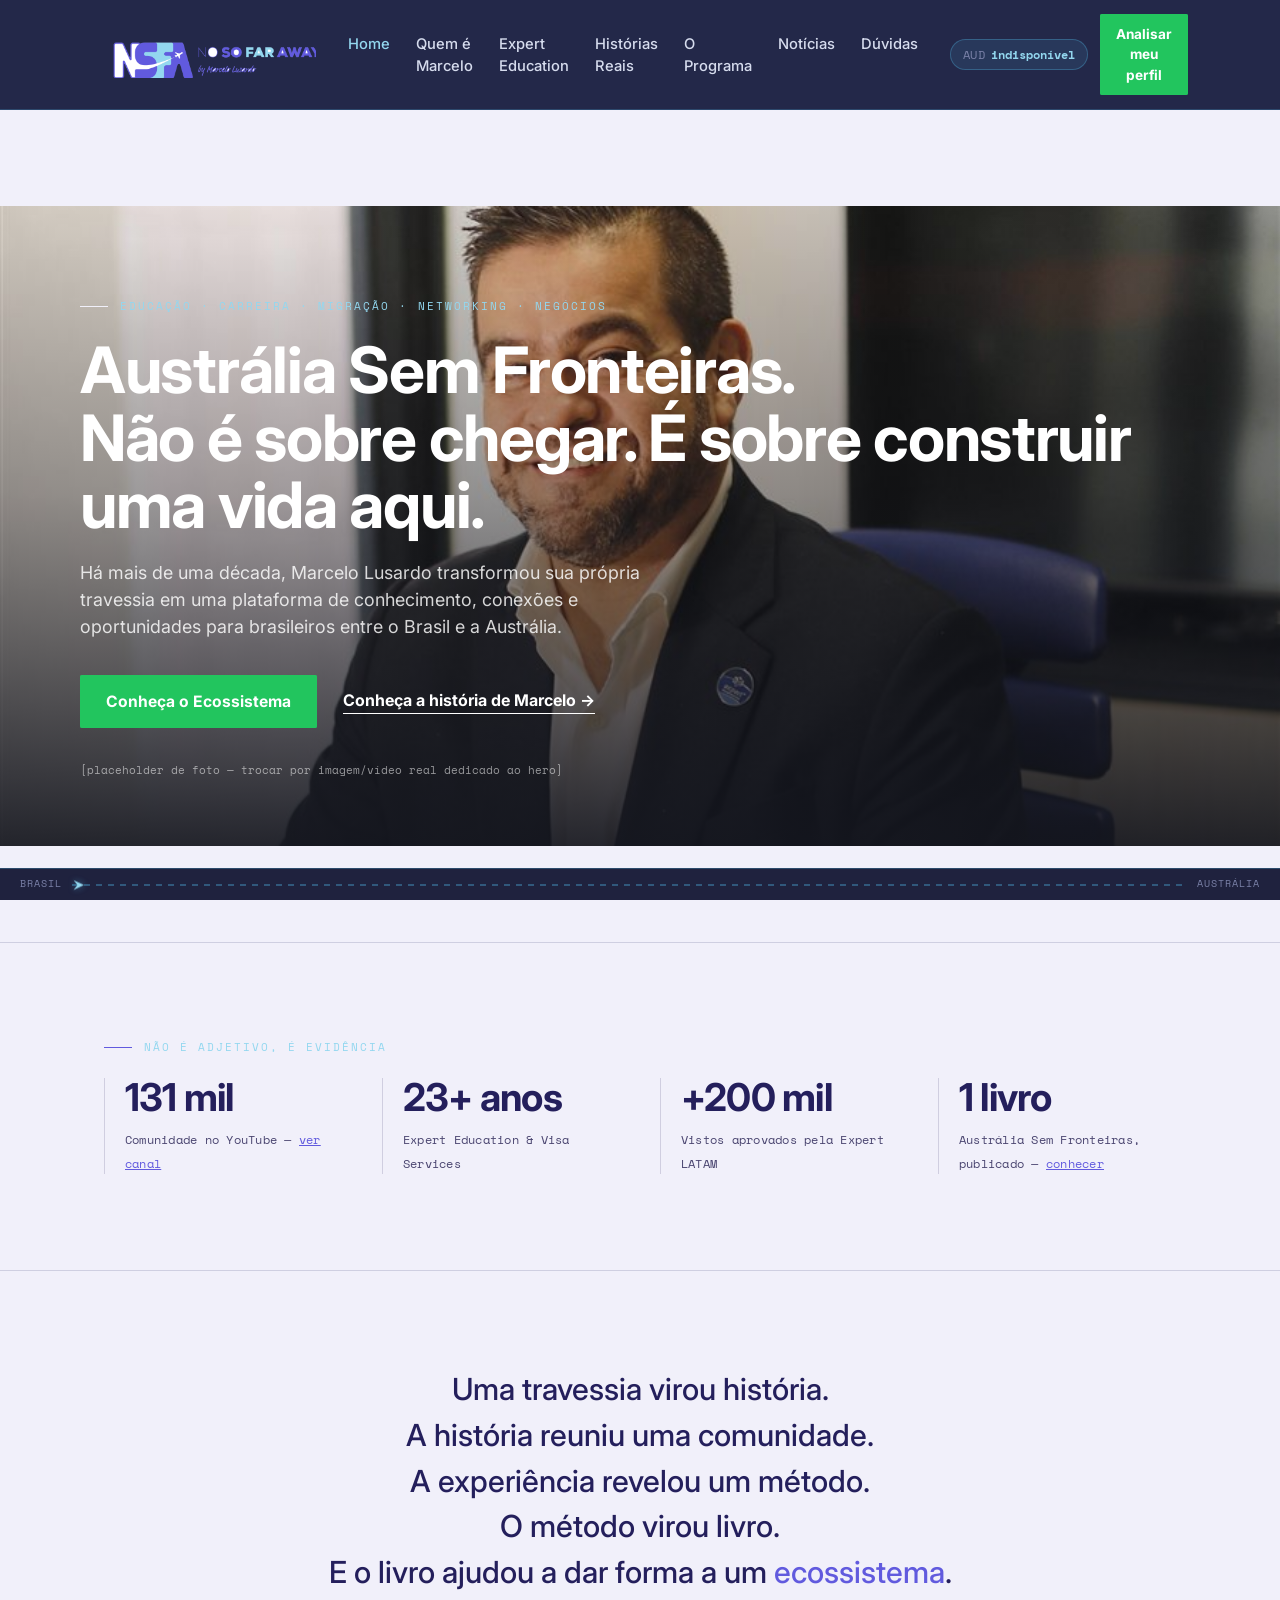
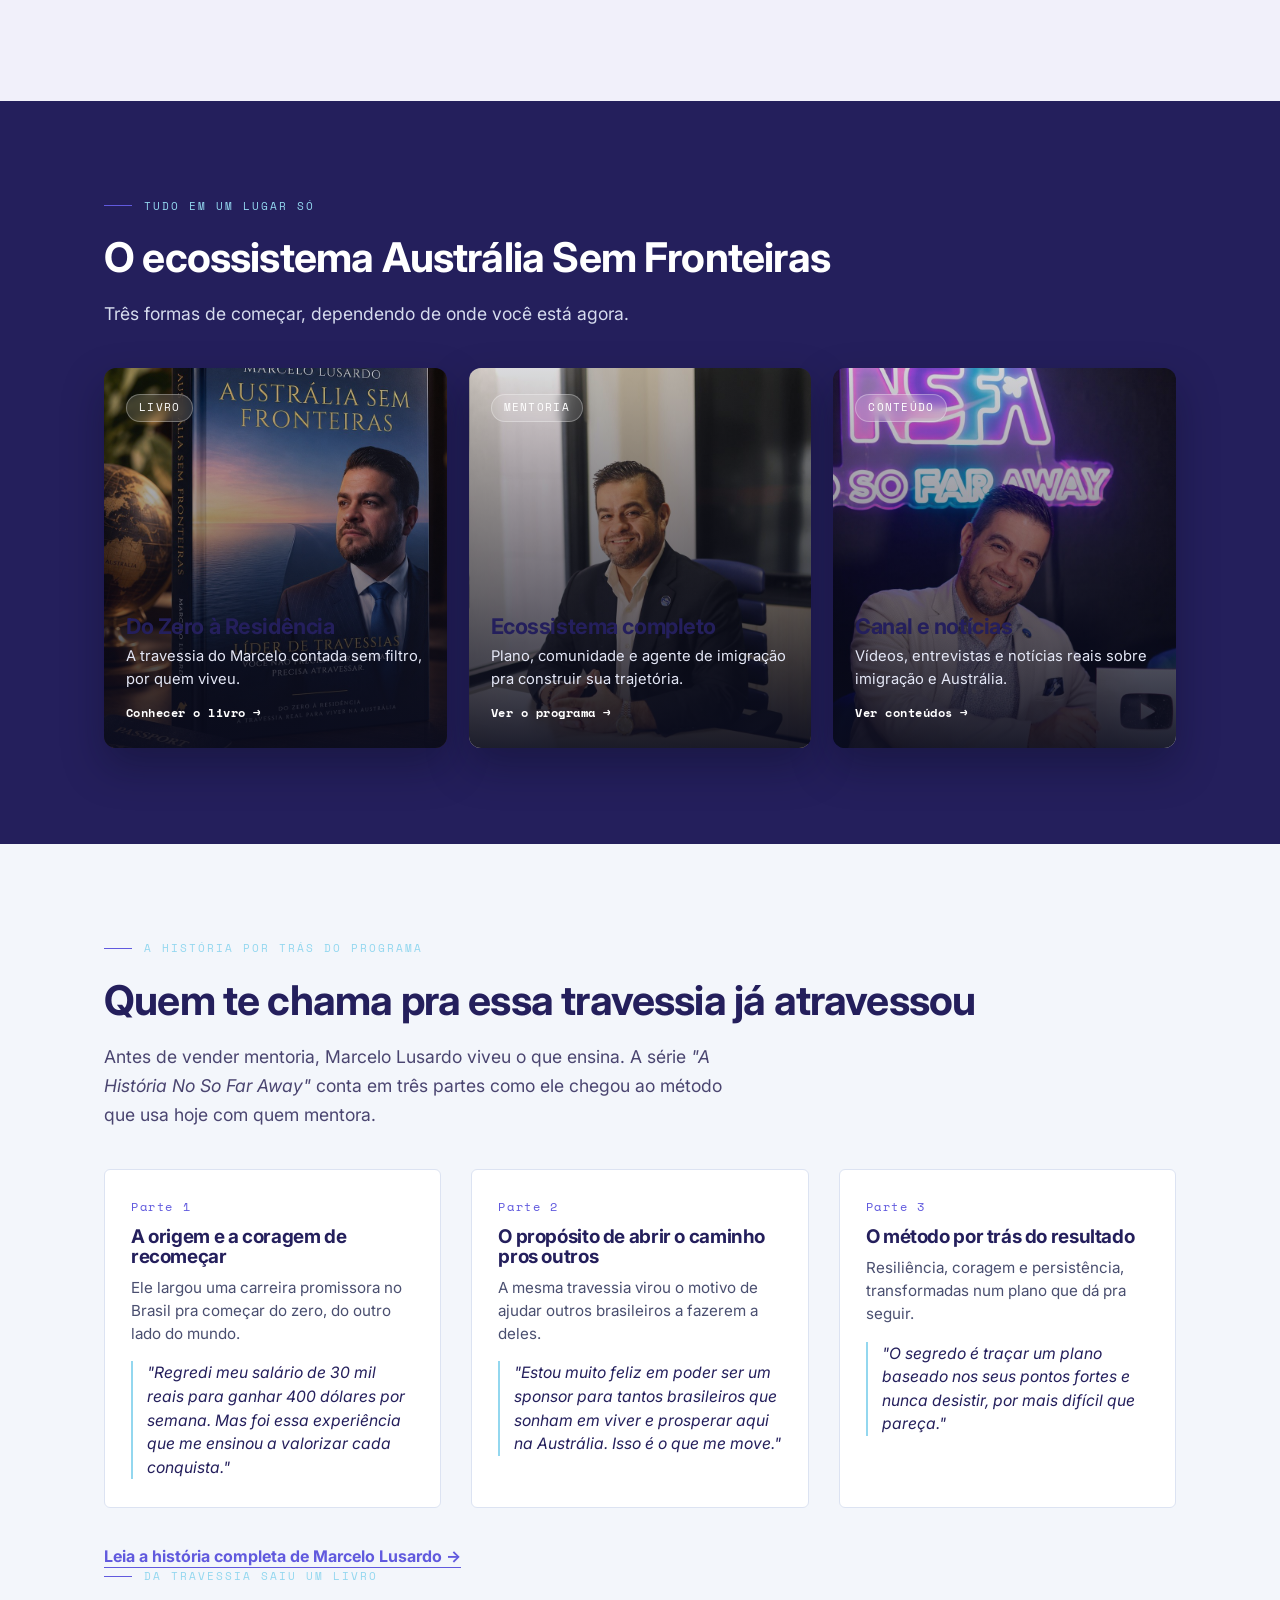
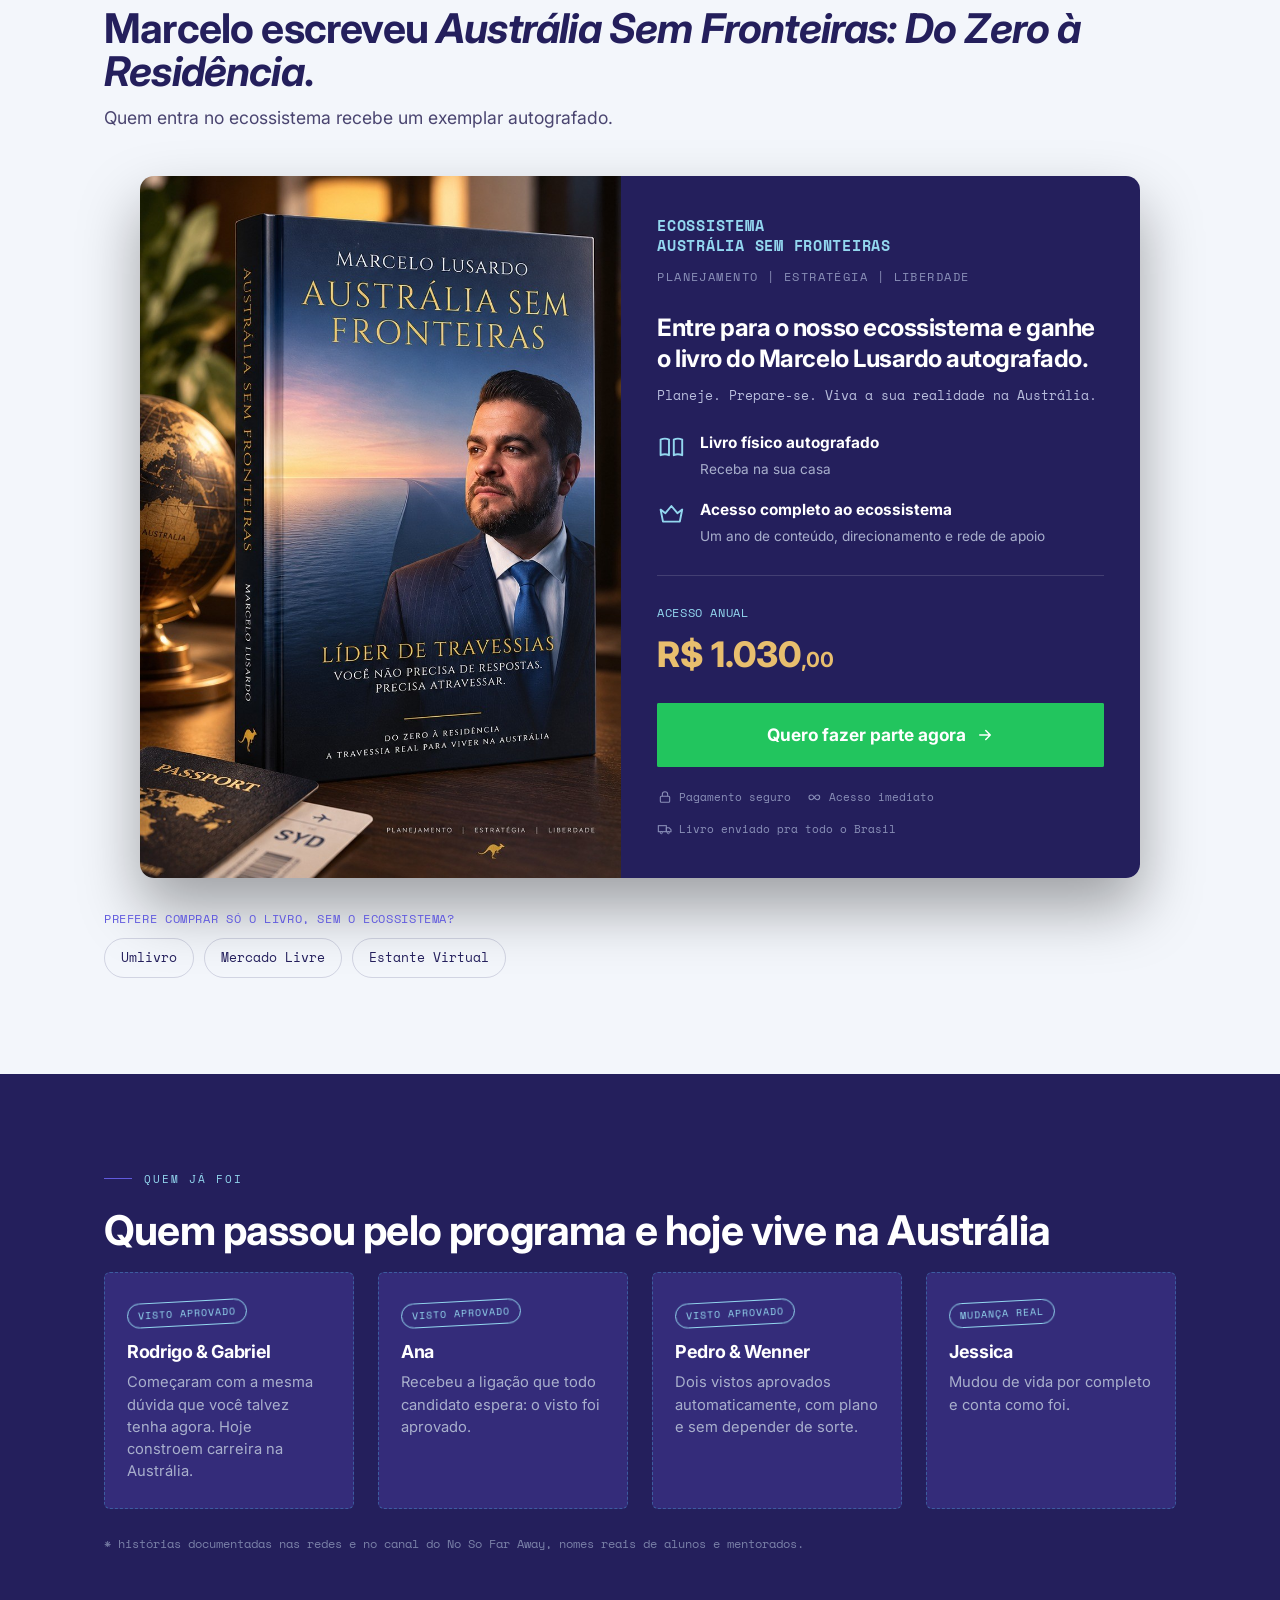
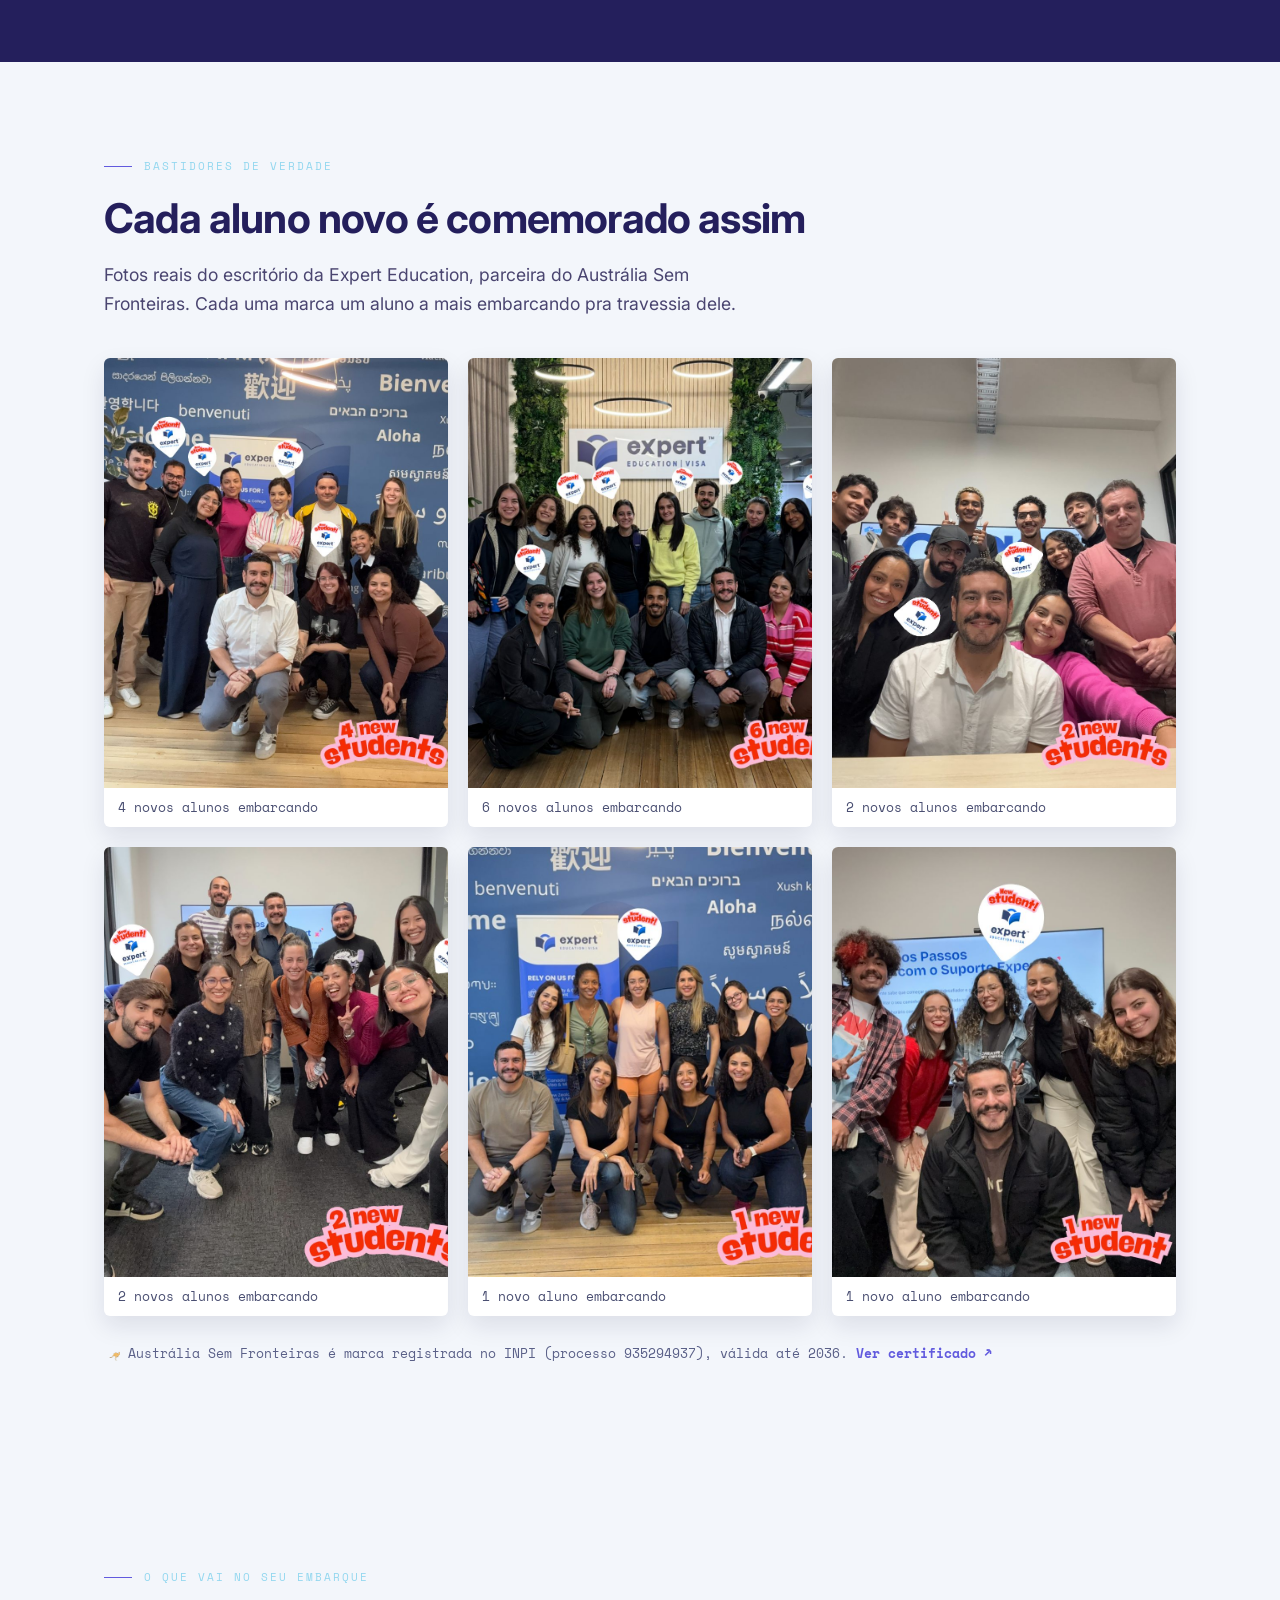
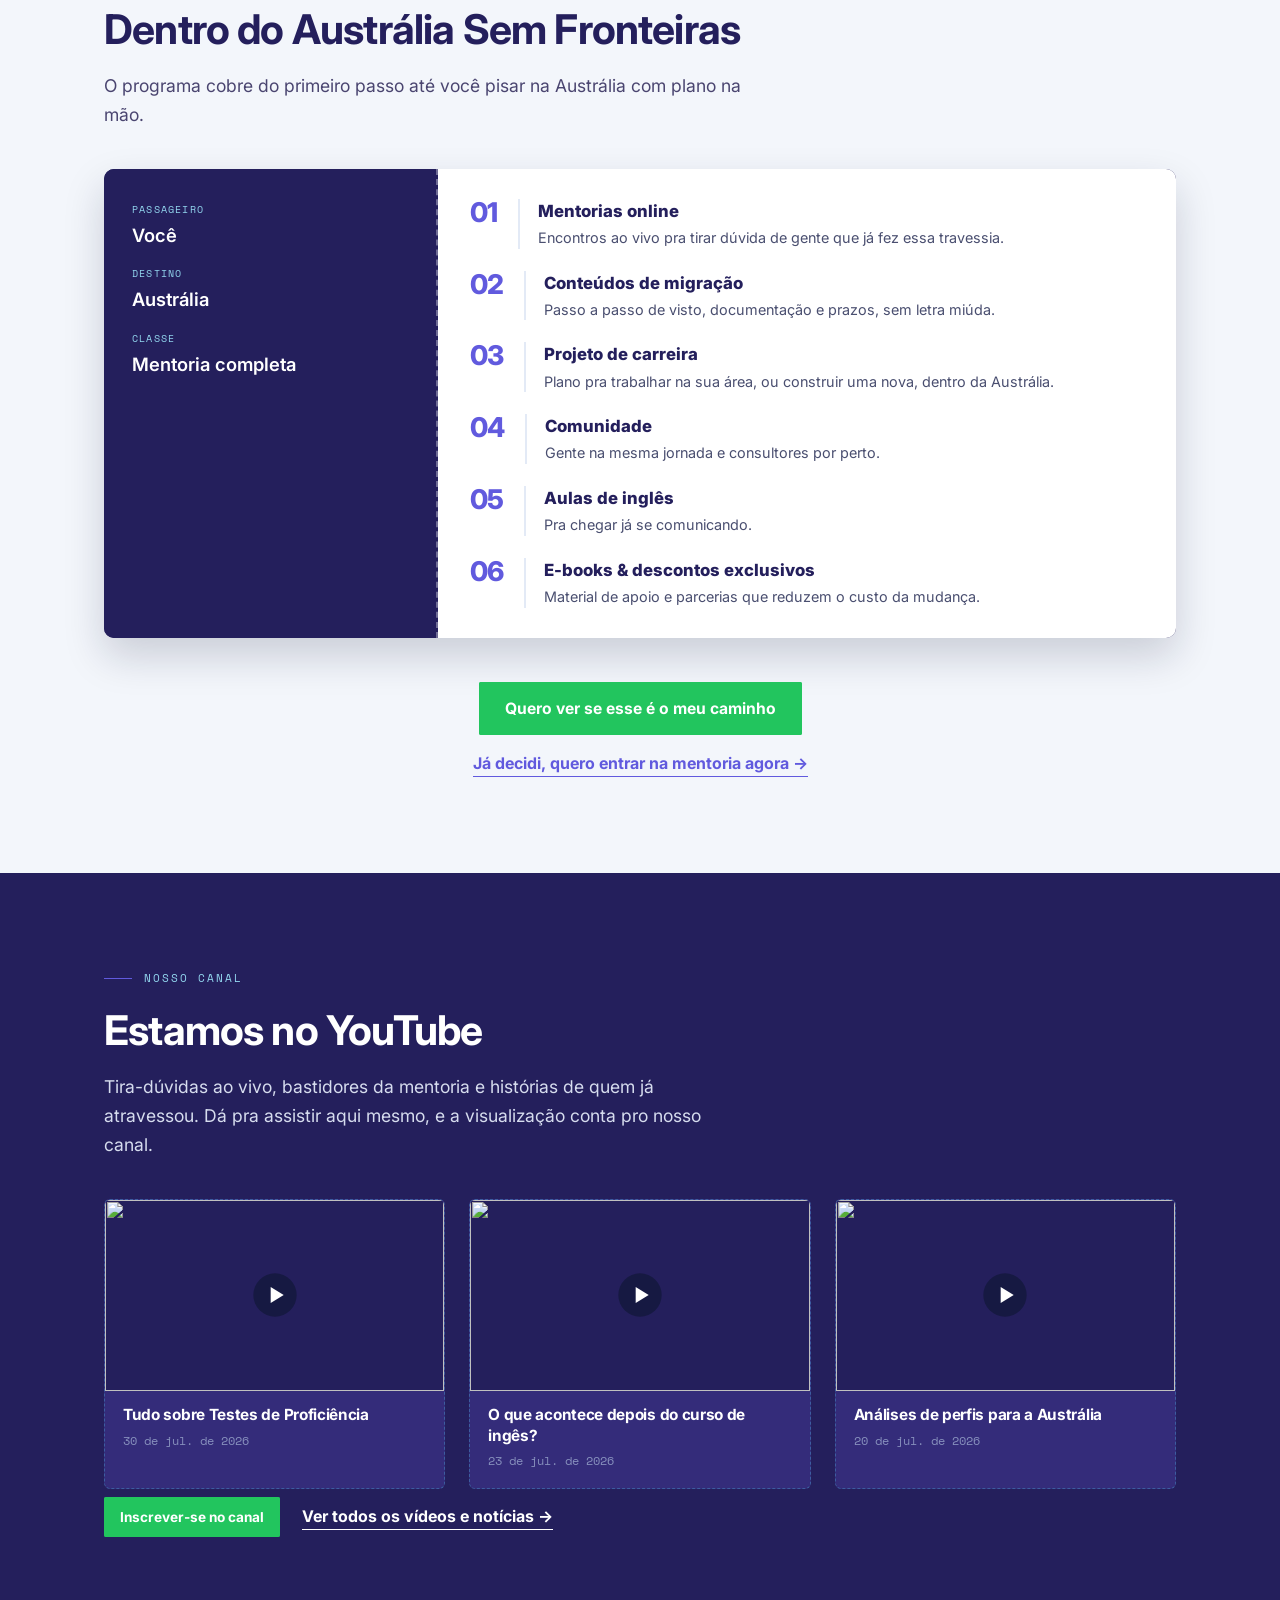
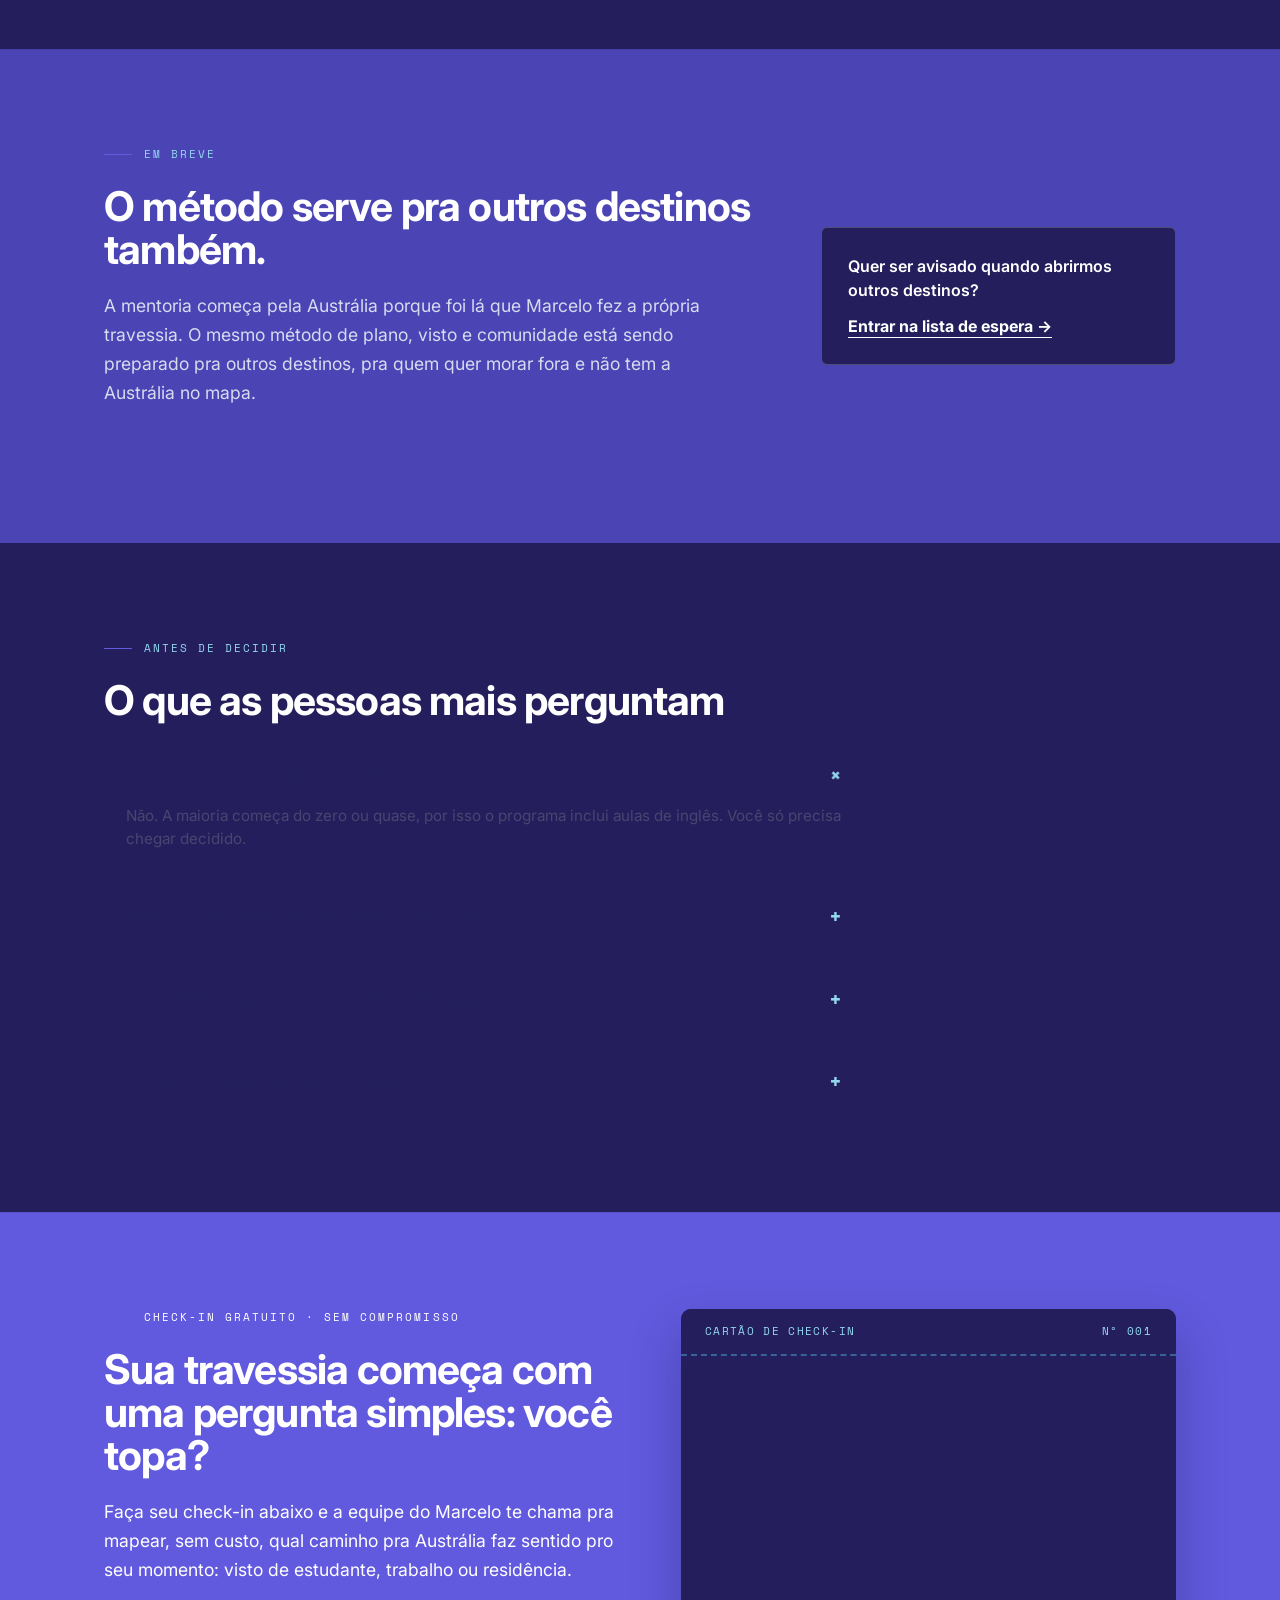
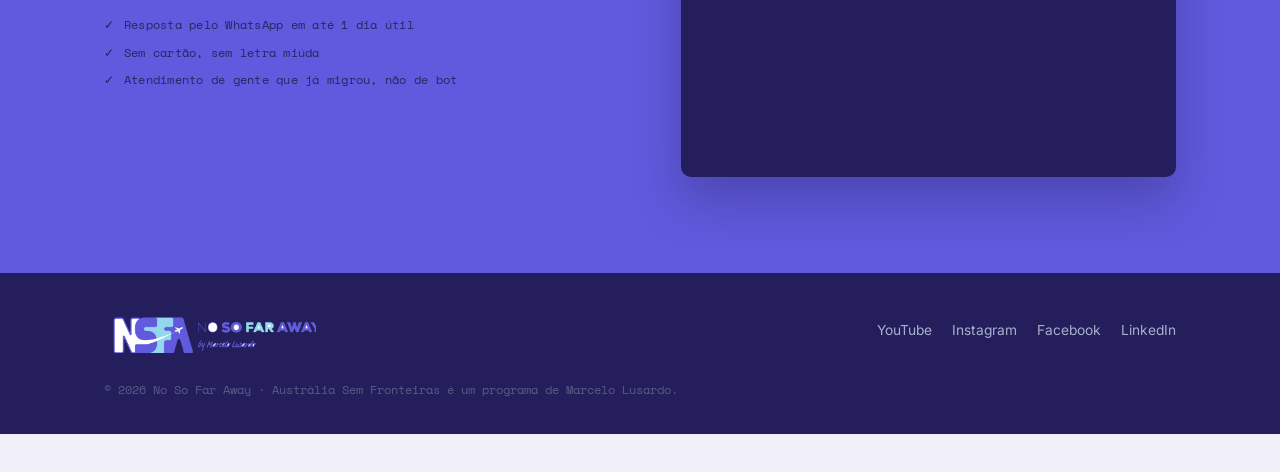
==== new/index.html @ a612fffe "fix: home com identidade roxa consistente e logo sem distorcer no header - style-v2.css forcava toda" ====
<!DOCTYPE html>
<html lang="pt-BR">
<head>
<meta charset="UTF-8">
<meta name="viewport" content="width=device-width, initial-scale=1.0">
<title>Austrália Sem Fronteiras: Mentoria de Intercâmbio e Migração | No So Far Away</title>
<meta name="description" content="Marcelo Lusardo te leva da dúvida ao visto aprovado: mentoria, comunidade e plano real pra estudar, trabalhar e viver na Austrália.">
<link rel="preconnect" href="https://fonts.googleapis.com">
<link rel="preconnect" href="https://fonts.gstatic.com" crossorigin>
<link href="https://fonts.googleapis.com/css2?family=Inter:ital,wght@0,400;0,500;0,600;0,700;0,800;1,400;1,500;1,600&family=Space+Mono:wght@400;700&display=swap" rel="stylesheet">
<link rel="stylesheet" href="../assets/css/style.css">
<link rel="stylesheet" href="../assets/css/style-v2.css">
<link rel="stylesheet" href="../assets/css/style-v2-brand.css">
</head>
<!-- v2 = direção editorial nova pedida pelo Marcelo em 2026-09-27 (doc
     "Documento para Website e LP"), rodando em paralelo ao site atual
     pra dar pra comparar sem perder o que já está no ar. Referências:
     Monocle + Harvard Business Review + National Geographic +
     MasterClass. Ver assets/css/style-v2.css pros tokens/princípios.

     style-v2-brand.css: sem ele, os componentes .v2 (hero, authority
     bar etc.) usam os tokens PRÓPRIOS de dentro de style-v2.css
     (--ink-v2, --accent terracota) em vez da paleta oficial que troquei
     em style.css (--ink/--rust/--gold) — página ficava com duas
     paletas diferentes ao mesmo tempo (achado pelo João, 2026-09-30). -->
<body class="v2 v2-brand v2-site">

<!-- Sprite de ícones (linha, desenhados em código) usados na dobra do
     livro — mesmos símbolos definidos na LP. -->
<svg style="display:none" aria-hidden="true">
  <defs>
    <symbol id="ic-book" viewBox="0 0 24 24">
      <path d="M3 5.5c2.2-1 5-1 7 0v13c-2-1-4.8-1-7 0z" fill="none" stroke="currentColor" stroke-width="1.6" stroke-linejoin="round"/>
      <path d="M21 5.5c-2.2-1-5-1-7 0v13c2-1 4.8-1 7 0z" fill="none" stroke="currentColor" stroke-width="1.6" stroke-linejoin="round"/>
    </symbol>
    <symbol id="ic-crown" viewBox="0 0 24 24">
      <path d="M3 8l4 3 5-6 5 6 4-3-2 10H5z" fill="none" stroke="currentColor" stroke-width="1.6" stroke-linejoin="round"/>
    </symbol>
    <symbol id="ic-lock" viewBox="0 0 24 24">
      <rect x="5" y="11" width="14" height="9" rx="1.5" fill="none" stroke="currentColor" stroke-width="1.6"/>
      <path d="M8 11V8a4 4 0 0 1 8 0v3" fill="none" stroke="currentColor" stroke-width="1.6"/>
    </symbol>
    <symbol id="ic-infinity" viewBox="0 0 24 24">
      <path d="M6.5 9a3.5 3.5 0 1 0 0 7c1.6 0 2.6-1 3.6-2.4l1.8-2.2c1-1.4 2-2.4 3.6-2.4a3.5 3.5 0 1 1 0 7c-1.6 0-2.6-1-3.6-2.4l-1.8-2.2C9.1 10 8.1 9 6.5 9z" fill="none" stroke="currentColor" stroke-width="1.6" stroke-linecap="round" stroke-linejoin="round"/>
    </symbol>
    <symbol id="ic-truck" viewBox="0 0 24 24">
      <rect x="2" y="7" width="12" height="9" fill="none" stroke="currentColor" stroke-width="1.6"/>
      <path d="M14 10h4l3 3v3h-7z" fill="none" stroke="currentColor" stroke-width="1.6" stroke-linejoin="round"/>
      <circle cx="6.5" cy="17.5" r="1.6" fill="none" stroke="currentColor" stroke-width="1.4"/>
      <circle cx="17" cy="17.5" r="1.6" fill="none" stroke="currentColor" stroke-width="1.4"/>
    </symbol>
  </defs>
</svg>

<!-- ======================= HEADER ======================= -->
<header class="site-header" id="site-header">
  <div class="wrap header-inner">
    <a href="#top" class="brand">
      <img src="../assets/img/logo-nsfa.png" alt="No So Far Away" class="brand-logo">
    </a>

    <nav class="main-nav" id="main-nav" aria-label="Navegação principal">
      <a href="index.html" aria-current="page">Home</a>
      <a href="marcelo-lusardo.html">Quem é Marcelo</a>
      <a href="expert-education.html">Expert Education</a>
      <a href="#provas">Histórias Reais</a>
      <a href="#programa">O Programa</a>
      <a href="noticias.html">Notícias</a>
      <a href="#duvidas">Dúvidas</a>
    </nav>

    <div class="header-actions">
      <span class="fx-badge">
        <span class="fx-badge__label">AUD</span>
        <strong data-fx-value>—</strong>
      </span>

      <a href="#analise" class="btn btn-ticket btn-small header-cta">
        <span>Analisar meu perfil</span>
      </a>
    </div>

    <button class="nav-toggle" id="nav-toggle" aria-expanded="false" aria-controls="main-nav" aria-label="Abrir menu">
      <span></span><span></span><span></span>
    </button>
  </div>
</header>

<main id="top">

<!-- ======================= HERO ======================= -->
<!-- Placeholder: marcelo-mentor.jpg é uma foto real (sem montagem, sem
     texto embutido), mas foi feita pra outro contexto (dobra da LP).
     Fica aqui só até o Marcelo mandar foto/vídeo dedicado pro hero
     (Melbourne ou Sydney, conforme ele pediu no documento) — trocar
     antes de considerar isso pronto. -->
<section class="v2-hero">
  <div class="v2-hero__media">
    <img src="../assets/img/marcelo-mentor.jpg" alt="Marcelo Lusardo em seu escritório">
    <div class="wrap v2-hero__content">
      <p class="eyebrow">Educação · Carreira · Migração · Networking · Negócios</p>
      <h1 class="hero-title">Austrália Sem Fronteiras.<br>Não é sobre chegar. É sobre construir uma vida aqui.</h1>
      <p class="hero-sub" style="max-width:560px;">Há mais de uma década, Marcelo Lusardo transformou sua própria travessia em uma plataforma de conhecimento, conexões e oportunidades para brasileiros entre o Brasil e a Austrália.</p>
      <div class="hero-actions">
        <a href="#ecossistema" class="btn btn-ticket">
          <span>Conheça o Ecossistema</span>
        </a>
        <a href="marcelo-lusardo.html" class="link-inline link-inline--light">Conheça a história de Marcelo →</a>
      </div>
      <p class="v2-hero__placeholder-note">[placeholder de foto — trocar por imagem/vídeo real dedicado ao hero]</p>
    </div>
  </div>
</section>

<!-- ======================= AUTHORITY BAR (números verificáveis) ======================= -->
<section id="numeros">
  <div class="wrap">
    <p class="eyebrow eyebrow--dark">Não é adjetivo, é evidência</p>
    <div class="v2-authority-bar">
      <div class="v2-authority-item">
        <strong>131 mil</strong>
        <span>Comunidade no YouTube — <a href="https://www.youtube.com/@nsfa_br" target="_blank" rel="noopener">ver canal</a></span>
      </div>
      <div class="v2-authority-item">
        <strong>23+ anos</strong>
        <span>Expert Education &amp; Visa Services</span>
      </div>
      <div class="v2-authority-item">
        <strong>+200 mil</strong>
        <span>Vistos aprovados pela Expert LATAM</span>
      </div>
      <div class="v2-authority-item">
        <strong>1 livro</strong>
        <span>Austrália Sem Fronteiras, publicado — <a href="#livro">conhecer</a></span>
      </div>
    </div>
  </div>
</section>

<!-- ======================= MANIFESTO ======================= -->
<section>
  <div class="wrap v2-manifesto">
    <p>Uma travessia virou história.<br>A história reuniu uma comunidade.<br>A experiência revelou um método.<br>O método virou livro.<br>E o livro ajudou a dar forma a um <span class="v2-manifesto__accent">ecossistema</span>.</p>
  </div>
</section>

<!-- ======================= ECOSSISTEMA (visão geral) ======================= -->
<section class="section section--ink" id="ecossistema">
  <div class="wrap">
    <p class="eyebrow">Tudo em um lugar só</p>
    <h2 class="section-title section-title--light">O ecossistema Austrália Sem Fronteiras</h2>
    <p class="section-lead section-lead--light">Três formas de começar, dependendo de onde você está agora.</p>

    <div class="ecosystem-grid">
      <a href="#livro" class="ecosystem-card ecosystem-card--livro">
        <span class="ecosystem-card__tag">Livro</span>
        <h3>Do Zero à Residência</h3>
        <p>A travessia do Marcelo contada sem filtro, por quem viveu.</p>
        <span class="ecosystem-card__cta">Conhecer o livro →</span>
      </a>
      <a href="ecossistema-australia.html" class="ecosystem-card ecosystem-card--mentoria">
        <span class="ecosystem-card__tag">Mentoria</span>
        <h3>Ecossistema completo</h3>
        <p>Plano, comunidade e agente de imigração pra construir sua trajetória.</p>
        <span class="ecosystem-card__cta">Ver o programa →</span>
      </a>
      <a href="noticias.html" class="ecosystem-card ecosystem-card--conteudo">
        <span class="ecosystem-card__tag">Conteúdo</span>
        <h3>Canal e notícias</h3>
        <p>Vídeos, entrevistas e notícias reais sobre imigração e Austrália.</p>
        <span class="ecosystem-card__cta">Ver conteúdos →</span>
      </a>
    </div>
  </div>
</section>

<!-- ticket divider -->
<div class="ticket-divider ticket-divider--paper" aria-hidden="true"><span></span><span></span><span></span><span></span><span></span><span></span><span></span><span></span><span></span><span></span><span></span><span></span><span></span><span></span><span></span><span></span><span></span><span></span></div>

<!-- ======================= ORIGEM / AUTORIDADE ======================= -->
<section class="section section--paper" id="origem">
  <div class="wrap">
    <p class="eyebrow eyebrow--dark">A história por trás do programa</p>
    <h2 class="section-title">Quem te chama pra essa travessia já atravessou</h2>
    <p class="section-lead">Antes de vender mentoria, Marcelo Lusardo viveu o que ensina. A série <cite>"A História No So Far Away"</cite> conta em três partes como ele chegou ao método que usa hoje com quem mentora.</p>

    <div class="origin-grid">
      <article class="origin-card">
        <span class="origin-num">Parte 1</span>
        <h3>A origem e a coragem de recomeçar</h3>
        <p>Ele largou uma carreira promissora no Brasil pra começar do zero, do outro lado do mundo.</p>
        <blockquote>"Regredi meu salário de 30 mil reais para ganhar 400 dólares por semana. Mas foi essa experiência que me ensinou a valorizar cada conquista."</blockquote>
      </article>
      <article class="origin-card">
        <span class="origin-num">Parte 2</span>
        <h3>O propósito de abrir o caminho pros outros</h3>
        <p>A mesma travessia virou o motivo de ajudar outros brasileiros a fazerem a deles.</p>
        <blockquote>"Estou muito feliz em poder ser um sponsor para tantos brasileiros que sonham em viver e prosperar aqui na Austrália. Isso é o que me move."</blockquote>
      </article>
      <article class="origin-card">
        <span class="origin-num">Parte 3</span>
        <h3>O método por trás do resultado</h3>
        <p>Resiliência, coragem e persistência, transformadas num plano que dá pra seguir.</p>
        <blockquote>"O segredo é traçar um plano baseado nos seus pontos fortes e nunca desistir, por mais difícil que pareça."</blockquote>
      </article>
    </div>

    <p class="origin-more"><a href="marcelo-lusardo.html" class="link-inline">Leia a história completa de Marcelo Lusardo →</a></p>

    <!-- NOTA: recriado em HTML/CSS real (era um banner-imagem inteiro
         antes) — texto estático em imagem não é lido/indexado pelo
         Google, e a imagem também não era de fato responsive. Mesmo
         card de oferta usado na LP (dizeres, preço e botões idênticos
         à arte de referência), reaproveitando os componentes .lp-book-*
         compartilhados em style.css. -->
    <p class="eyebrow eyebrow--dark origin-book-eyebrow" id="livro">Da travessia saiu um livro</p>
    <h3 class="section-title origin-book-title">Marcelo escreveu <em>Austrália Sem Fronteiras: Do Zero à Residência</em>.</h3>
    <p class="section-lead origin-book-lead">Quem entra no ecossistema recebe um exemplar autografado.</p>

    <div class="lp-book-offer">
      <figure class="lp-book-offer__photo">
        <img src="../assets/img/livro-foto.jpg" alt="Livro Austrália Sem Fronteiras: Do Zero à Residência, de Marcelo Lusardo, ao lado de globo e passaporte">
      </figure>
      <div class="lp-book-offer__panel">
        <div class="lp-book-offer__brand">
          <img src="../assets/img/kangaroo-icon.png" alt="" class="lp-book-offer__brand-icon">
          <span>Ecossistema<br>Austrália Sem Fronteiras</span>
        </div>
        <p class="lp-book-offer__tagline">Planejamento | Estratégia | Liberdade</p>
        <h3 class="lp-book-offer__title">Entre para o nosso ecossistema e ganhe o livro do Marcelo Lusardo autografado.</h3>
        <p class="lp-book-offer__sub">Planeje. Prepare-se. Viva a sua realidade na Austrália.</p>

        <div class="lp-book-offer__features">
          <div>
            <svg class="lp-icon" aria-hidden="true"><use href="#ic-book"/></svg>
            <div><strong>Livro físico autografado</strong><span>Receba na sua casa</span></div>
          </div>
          <div>
            <svg class="lp-icon" aria-hidden="true"><use href="#ic-crown"/></svg>
            <div><strong>Acesso completo ao ecossistema</strong><span>Um ano de conteúdo, direcionamento e rede de apoio</span></div>
          </div>
        </div>

        <p class="lp-book-offer__price-label">Acesso anual</p>
        <p class="lp-book-offer__price">R$ 1.030<span>,00</span></p>

        <a href="https://pay.hotmart.com/Y94773826I?checkoutMode=10&amp;bid=1777007463025" class="btn btn-ticket btn-large" target="_blank" rel="noopener">
          <span>Quero fazer parte agora</span>
          <svg viewBox="0 0 24 24" width="18" height="18" aria-hidden="true"><path d="M5 12h14M13 6l6 6-6 6" fill="none" stroke="currentColor" stroke-width="2" stroke-linecap="round" stroke-linejoin="round"/></svg>
        </a>

        <div class="lp-book-offer__trust">
          <span><svg class="lp-icon" aria-hidden="true"><use href="#ic-lock"/></svg>Pagamento seguro</span>
          <span><svg class="lp-icon" aria-hidden="true"><use href="#ic-infinity"/></svg>Acesso imediato</span>
          <span><svg class="lp-icon" aria-hidden="true"><use href="#ic-truck"/></svg>Livro enviado pra todo o Brasil</span>
        </div>
      </div>
    </div>

    <p class="lp-book-cta-label origin-book-cta-label">Prefere comprar só o livro, sem o ecossistema?</p>
    <div class="lp-book-links origin-book-links">
      <a href="https://loja.umlivro.com.br/australia-sem-fronteiras--do-zero-a-residencia---a-travessia-real-para-viver-na-australia-8503483/p" class="lp-book-link" target="_blank" rel="noopener">Umlivro</a>
      <a href="https://www.mercadolivre.com.br/australia-sem-fronteiras-do-zero-a-residencia--a-travessia-real-para-viver-na-australia/up/MLBU4930825072" class="lp-book-link" target="_blank" rel="noopener">Mercado Livre</a>
      <a href="https://www.estantevirtual.com.br/livro/australia-sem-fronteiras-do-zero-a-residencia-a-travessia-real-para-viver-na-australia-S7U-2175-000" class="lp-book-link" target="_blank" rel="noopener">Estante Virtual</a>
    </div>
  </div>
</section>

<!-- ======================= PROVAS / HISTÓRIAS REAIS ======================= -->
<section class="section section--ink" id="provas">
  <div class="wrap">
    <p class="eyebrow">Quem já foi</p>
    <h2 class="section-title section-title--light">Quem passou pelo programa e hoje vive na Austrália</h2>

    <div class="stamp-grid">
      <article class="stamp-card">
        <span class="stamp-tag">VISTO APROVADO</span>
        <h3>Rodrigo &amp; Gabriel</h3>
        <p>Começaram com a mesma dúvida que você talvez tenha agora. Hoje constroem carreira na Austrália.</p>
      </article>
      <article class="stamp-card">
        <span class="stamp-tag">VISTO APROVADO</span>
        <h3>Ana</h3>
        <p>Recebeu a ligação que todo candidato espera: o visto foi aprovado.</p>
      </article>
      <article class="stamp-card">
        <span class="stamp-tag">VISTO APROVADO</span>
        <h3>Pedro &amp; Wenner</h3>
        <p>Dois vistos aprovados automaticamente, com plano e sem depender de sorte.</p>
      </article>
      <article class="stamp-card">
        <span class="stamp-tag">MUDANÇA REAL</span>
        <h3>Jessica</h3>
        <p>Mudou de vida por completo e conta como foi.</p>
      </article>
    </div>
    <p class="stamp-note">* histórias documentadas nas redes e no canal do No So Far Away, nomes reais de alunos e mentorados.</p>
  </div>
</section>

<!-- ticket divider -->
<div class="ticket-divider ticket-divider--paper" aria-hidden="true"><span></span><span></span><span></span><span></span><span></span><span></span><span></span><span></span><span></span><span></span><span></span><span></span><span></span><span></span><span></span><span></span><span></span><span></span></div>

<!-- ======================= COMUNIDADE / EVENTOS ======================= -->
<section class="section section--paper" id="comunidade">
  <div class="wrap">
    <p class="eyebrow eyebrow--dark">Bastidores de verdade</p>
    <h2 class="section-title">Cada aluno novo é comemorado assim</h2>
    <p class="section-lead">Fotos reais do escritório da Expert Education, parceira do Austrália Sem Fronteiras. Cada uma marca um aluno a mais embarcando pra travessia dele.</p>

    <div class="community-grid">
      <figure class="community-card">
        <img src="../assets/img/comunidade/comunidade-03.jpg" alt="Equipe da Expert Education comemorando com o mural de boas-vindas em várias línguas ao fundo, celebrando 4 novos alunos" loading="lazy">
        <figcaption>4 novos alunos embarcando</figcaption>
      </figure>
      <figure class="community-card">
        <img src="../assets/img/comunidade/comunidade-04.jpg" alt="Equipe da Expert Education em frente ao letreiro da empresa, celebrando 6 novos alunos" loading="lazy">
        <figcaption>6 novos alunos embarcando</figcaption>
      </figure>
      <figure class="community-card">
        <img src="../assets/img/comunidade/comunidade-02.jpg" alt="Equipe da Expert Education reunida na sala de reuniões, celebrando 2 novos alunos" loading="lazy">
        <figcaption>2 novos alunos embarcando</figcaption>
      </figure>
      <figure class="community-card">
        <img src="../assets/img/comunidade/comunidade-06.jpg" alt="Equipe da Expert Education reunida no escritório, celebrando 2 novos alunos" loading="lazy">
        <figcaption>2 novos alunos embarcando</figcaption>
      </figure>
      <figure class="community-card">
        <img src="../assets/img/comunidade/comunidade-05.jpg" alt="Equipe da Expert Education em frente ao mural de boas-vindas, celebrando 1 novo aluno" loading="lazy">
        <figcaption>1 novo aluno embarcando</figcaption>
      </figure>
      <figure class="community-card">
        <img src="../assets/img/comunidade/comunidade-01.jpg" alt="Equipe da Expert Education reunida na sala de reuniões, celebrando 1 novo aluno" loading="lazy">
        <figcaption>1 novo aluno embarcando</figcaption>
      </figure>
    </div>

    <p class="stamp-note stamp-note--badge">
      <img src="../assets/img/kangaroo-icon.png" alt="" class="stamp-note__icon">
      Austrália Sem Fronteiras é marca registrada no INPI (processo 935294937), válida até 2036.
      <a href="../assets/docs/certificado-inpi-australia-sem-fronteiras.pdf" target="_blank" rel="noopener">Ver certificado ↗</a>
    </p>
  </div>
</section>

<!-- ticket divider -->
<div class="ticket-divider ticket-divider--paper" aria-hidden="true"><span></span><span></span><span></span><span></span><span></span><span></span><span></span><span></span><span></span><span></span><span></span><span></span><span></span><span></span><span></span><span></span><span></span><span></span></div>

<!-- ======================= PROGRAMA (itinerário) ======================= -->
<section class="section section--paper" id="programa">
  <div class="wrap">
    <p class="eyebrow eyebrow--dark">O que vai no seu embarque</p>
    <h2 class="section-title">Dentro do Austrália Sem Fronteiras</h2>
    <p class="section-lead">O programa cobre do primeiro passo até você pisar na Austrália com plano na mão.</p>

    <div class="boarding-pass">
      <div class="boarding-pass__stub">
        <span class="bp-label">PASSAGEIRO</span>
        <strong class="bp-value">Você</strong>
        <span class="bp-label">DESTINO</span>
        <strong class="bp-value">Austrália</strong>
        <span class="bp-label">CLASSE</span>
        <strong class="bp-value">Mentoria completa</strong>
      </div>
      <div class="boarding-pass__perf" aria-hidden="true"></div>
      <ul class="boarding-pass__items">
        <li><span class="bp-code">01</span><div><strong>Mentorias online</strong><p>Encontros ao vivo pra tirar dúvida de gente que já fez essa travessia.</p></div></li>
        <li><span class="bp-code">02</span><div><strong>Conteúdos de migração</strong><p>Passo a passo de visto, documentação e prazos, sem letra miúda.</p></div></li>
        <li><span class="bp-code">03</span><div><strong>Projeto de carreira</strong><p>Plano pra trabalhar na sua área, ou construir uma nova, dentro da Austrália.</p></div></li>
        <li><span class="bp-code">04</span><div><strong>Comunidade</strong><p>Gente na mesma jornada e consultores por perto.</p></div></li>
        <li><span class="bp-code">05</span><div><strong>Aulas de inglês</strong><p>Pra chegar já se comunicando.</p></div></li>
        <li><span class="bp-code">06</span><div><strong>E-books &amp; descontos exclusivos</strong><p>Material de apoio e parcerias que reduzem o custo da mudança.</p></div></li>
      </ul>
    </div>

    <div class="programa-cta">
      <a href="#analise" class="btn btn-ticket">
        <span>Quero ver se esse é o meu caminho</span>
      </a>
      <a href="https://pay.hotmart.com/Y94773826I?checkoutMode=10&amp;bid=1777007463025" class="link-inline" target="_blank" rel="noopener">Já decidi, quero entrar na mentoria agora →</a>
    </div>
  </div>
</section>

<!-- ======================= ESTAMOS NO YOUTUBE ======================= -->
<section class="section section--ink" id="youtube">
  <div class="wrap">
    <p class="eyebrow">Nosso canal</p>
    <h2 class="section-title section-title--light">Estamos no YouTube</h2>
    <p class="section-lead section-lead--light">Tira-dúvidas ao vivo, bastidores da mentoria e histórias de quem já atravessou. Dá pra assistir aqui mesmo, e a visualização conta pro nosso canal.</p>

    <div class="videos-grid" data-videos-grid data-limit="3">
      <p class="noticias-empty noticias-empty--light">Carregando vídeos…</p>
    </div>

    <p class="videos-cta">
      <a href="https://www.youtube.com/@nsfa_br" target="_blank" rel="noopener" class="btn btn-ticket btn-small">
        <span>Inscrever-se no canal</span>
      </a>
      <a href="noticias.html" class="link-inline link-inline--light">Ver todos os vídeos e notícias →</a>
    </p>
  </div>
</section>

<!-- ======================= ALÉM DA AUSTRÁLIA ======================= -->
<section class="section section--eucalyptus">
  <div class="wrap beyond-grid">
    <div>
      <p class="eyebrow">Em breve</p>
      <h2 class="section-title section-title--light">O método serve pra outros destinos também.</h2>
      <p class="section-lead section-lead--light">A mentoria começa pela Austrália porque foi lá que Marcelo fez a própria travessia. O mesmo método de plano, visto e comunidade está sendo preparado pra outros destinos, pra quem quer morar fora e não tem a Austrália no mapa.</p>
    </div>
    <div class="beyond-note">
      <p>Quer ser avisado quando abrirmos outros destinos?</p>
      <a href="#analise" class="link-inline link-inline--light">Entrar na lista de espera →</a>
    </div>
  </div>
</section>

<!-- ======================= FAQ ======================= -->
<section class="section section--ink" id="duvidas">
  <div class="wrap">
    <p class="eyebrow">Antes de decidir</p>
    <h2 class="section-title section-title--light">O que as pessoas mais perguntam</h2>

    <div class="faq-list">
      <details class="faq-item" open>
        <summary>Preciso já saber inglês pra começar?</summary>
        <p>Não. A maioria começa do zero ou quase, por isso o programa inclui aulas de inglês. Você só precisa chegar decidido.</p>
      </details>
      <details class="faq-item">
        <summary>Isso funciona pra qualquer idade ou profissão?</summary>
        <p>Sim, mas o caminho muda de pessoa pra pessoa. Por isso a mentoria começa por uma análise do seu perfil.</p>
      </details>
      <details class="faq-item">
        <summary>Qual a diferença entre isso e vídeo de graça no YouTube?</summary>
        <p>Vídeo dá informação solta. Aqui você recebe um plano com prazos, tira dúvida ao vivo e entra numa comunidade de gente que já está na Austrália.</p>
      </details>
      <details class="faq-item">
        <summary>Quanto custa migrar pra Austrália?</summary>
        <p>Varia com o visto e o objetivo (estudo, trabalho ou residência). A análise de perfil gratuita levanta o custo pro seu caso, antes de qualquer decisão.</p>
      </details>
    </div>
  </div>
</section>

<!-- ======================= CTA FINAL ======================= -->
<!-- Formulário real da Expert Education (Zoho Forms, form "NSFA - Website Home BR"),
     enviado pelo João em 2026-09-24 — cai direto no CRM deles. Substitui o
     formulário front-end-only do protótipo (não mexer nos dizeres/ids do
     script, é o embed oficial deles). -->
<section class="section section--rust" id="analise">
  <div class="wrap analise-grid">
    <div class="analise-copy">
      <p class="eyebrow eyebrow--onrust">Check-in gratuito · sem compromisso</p>
      <h2 class="section-title section-title--light">Sua travessia começa com uma pergunta simples: você topa?</h2>
      <p class="section-lead section-lead--light">Faça seu check-in abaixo e a equipe do Marcelo te chama pra mapear, sem custo, qual caminho pra Austrália faz sentido pro seu momento: visto de estudante, trabalho ou residência.</p>
      <ul class="hero-trust hero-trust--onrust">
        <li>Resposta pelo WhatsApp em até 1 dia útil</li>
        <li>Sem cartão, sem letra miúda</li>
        <li>Atendimento de gente que já migrou, não de bot</li>
      </ul>
    </div>

    <div class="checkin-card">
      <div class="checkin-card__header">
        <span>CARTÃO DE CHECK-IN</span>
        <span>Nº 001</span>
      </div>

      <div class="checkin-card__zoho">
        <div id="zf_div_L7I4t8jq2GmgsRSpIoupXtdrqT10mvPCm_c5w6fFSZQ"></div>
        <script type="text/javascript">
        (function() {
          try{
            var f = document.createElement("iframe");

              var ifrmSrc = 'https://forms.zohopublic.com/experteducation/form/NSFAWebsiteHome/formperma/L7I4t8jq2GmgsRSpIoupXtdrqT10mvPCm_c5w6fFSZQ?zf_rszfm=1';


            try{
              if ( typeof ZFAdvLead != "undefined" && typeof zfutm_zfAdvLead != "undefined" ) {
                for( var prmIdx = 0 ; prmIdx < ZFAdvLead.utmPNameArr.length ; prmIdx ++ ) {
                    var utmPm = ZFAdvLead.utmPNameArr[ prmIdx ];
                    utmPm = ( ZFAdvLead.isSameDomian && ( ZFAdvLead.utmcustPNameArr.indexOf(utmPm) == -1 ) ) ? "zf_" + utmPm : utmPm;
                    var utmVal = zfutm_zfAdvLead.zfautm_gC_enc( ZFAdvLead.utmPNameArr[ prmIdx ] );
                    if ( typeof utmVal !== "undefined" ) {
                      if ( utmVal != "" ) {
                        if(ifrmSrc.indexOf('?') > 0){
                             ifrmSrc = ifrmSrc+'&'+utmPm+'='+utmVal;
                        }else{
                            ifrmSrc = ifrmSrc+'?'+utmPm+'='+utmVal;
                        }
                      }
                    }
                }
              }
              if ( typeof ZFLead !== "undefined" && typeof zfutm_zfLead !== "undefined" ) {
                for( var prmIdx = 0 ; prmIdx < ZFLead.utmPNameArr.length ; prmIdx ++ ) {
                    var utmPm = ZFLead.utmPNameArr[ prmIdx ];
                    var utmVal = zfutm_zfLead.zfutm_gC_enc( ZFLead.utmPNameArr[ prmIdx ] );
                    if ( typeof utmVal !== "undefined" ) {
                      if ( utmVal != "" ){
                        if(ifrmSrc.indexOf('?') > 0){
                          ifrmSrc = ifrmSrc+'&'+utmPm+'='+utmVal;//No I18N
                        }else{
                          ifrmSrc = ifrmSrc+'?'+utmPm+'='+utmVal;//No I18N
                        }
                      }
                    }
                }
              }
              if (!((new RegExp("[?&]referrername=")).test(ifrmSrc))) {
            var rfr = window.location.href;

            try {
                rfr = window.self !== window.top ?
                    window.top.location.href :
                    (/^https?:\/\/[\w.-]+\.[a-zA-Z]{2,}/i.test(rfr) ? rfr : "");
            } catch (e) {}

            if (rfr && rfr !== "") {
                if (rfr.length > 1800) {
                    var queryIndex = rfr.indexOf('?');
                    if (queryIndex > -1) {
                        rfr = rfr.substring(0, queryIndex);
                    }
                    if (rfr.length > 1800) {
                        rfr = rfr.substring(0, 1800);
                    }
                }
                ifrmSrc += ((ifrmSrc.indexOf('?') > 0) ? '&' : '?') + 'referrername=' + encodeURIComponent(rfr);
            }
        }
            }catch(e){}


            f.src = ifrmSrc;
            f.style.border="none";
            f.style.height="403px";
            f.style.width="99%";
            f.style.transition="all 0.5s ease";
            f.setAttribute("aria-label", 'NSFA \- Website Home BR');
            f.setAttribute("allow","geolocation;");
            var d = document.getElementById("zf_div_L7I4t8jq2GmgsRSpIoupXtdrqT10mvPCm_c5w6fFSZQ");
            d.appendChild(f);
            window.addEventListener('message', function (){
                var evntData = event.data;
                if( evntData && evntData.constructor == String ){
                    var zf_ifrm_data = evntData.split("|");
                    if ( zf_ifrm_data.length == 2 || zf_ifrm_data.length == 3 ) {
                        var zf_perma = zf_ifrm_data[0];
                        var zf_ifrm_ht_nw = ( parseInt(zf_ifrm_data[1], 10) + 15 ) + "px";
                        var iframe = document.getElementById("zf_div_L7I4t8jq2GmgsRSpIoupXtdrqT10mvPCm_c5w6fFSZQ").getElementsByTagName("iframe")[0];
                        if ( (iframe.src).indexOf('formperma') > 0 && (iframe.src).indexOf(zf_perma) > 0 ) {
                            var prevIframeHeight = iframe.style.height;
                            var zf_tout = false;
                            if( zf_ifrm_data.length == 3 ) {
                                iframe.scrollIntoView();
                                zf_tout = true;
                            }

                            if ( prevIframeHeight != zf_ifrm_ht_nw ) {
                                if( zf_tout ) {
                                    setTimeout(function(){
                                        iframe.style.height = zf_ifrm_ht_nw;
                                    },500);
                                } else {
                                    iframe.style.height = zf_ifrm_ht_nw;
                                }
                            }
                        }
                    }
                }
            }, false);
        }catch(e){}


        })();
        </script>
      </div>
    </div>
  </div>
</section>

</main>

<!-- ======================= FOOTER ======================= -->
<footer class="site-footer">
  <div class="wrap footer-inner">
    <a href="#top" class="brand brand--footer">
      <img src="../assets/img/logo-nsfa.png" alt="No So Far Away" class="brand-logo">
    </a>

    <nav class="footer-nav" aria-label="Redes sociais">
      <a href="https://www.youtube.com/@nsfa_br" target="_blank" rel="noopener">YouTube</a>
      <a href="http://instagram.com/nsfa_br" target="_blank" rel="noopener">Instagram</a>
      <a href="https://facebook.com/nsfabr" target="_blank" rel="noopener">Facebook</a>
      <a href="http://linkedin.com/company/nsfabr" target="_blank" rel="noopener">LinkedIn</a>
    </nav>

    <p class="footer-note">© <span id="year"></span> No So Far Away · Austrália Sem Fronteiras é um programa de Marcelo Lusardo.</p>
  </div>
</footer>

<!-- ======================= RASTREADOR DE VOO (scroll progress) ======================= -->
<div class="flight-tracker" aria-hidden="true">
  <span class="flight-tracker__label">BRASIL</span>
  <div class="flight-tracker__track">
    <div class="flight-tracker__plane" id="flight-tracker-plane">
      <svg viewBox="0 0 24 24" width="13" height="13"><path d="M2 12l19-9-7 9 7 9z" fill="currentColor"/></svg>
    </div>
  </div>
  <span class="flight-tracker__label">AUSTRÁLIA</span>
</div>

<script src="../assets/js/main.js"></script>
<script src="../assets/js/noticias.js"></script>
</body>
</html>
---- assets/css/style.css ----
/* =============================================================
   No So Far Away — Austrália Sem Fronteiras
   Design language: "documento de viagem" — passaporte / carimbo
   de visto / cartão de embarque — na identidade oficial do logo
   Austrália Sem Fronteiras (azul -> índigo, extraída pixel a pixel
   de assets/img/logo-australia-sem-fronteiras.png).
   Nomes de variável antigos (--gold/--rust/--eucalyptus) foram
   mantidos por baixo do capô só onde a troca de nome não valia o
   risco; o que importa é o valor: tudo hoje vive na família
   azul/índigo do logo, sem cor fora dela.
   ============================================================= */

:root{
  /* Paleta trocada pra identidade oficial No So Far Away (brandbook,
     Arquivos/NOSOFARAWAY Identidade Visual.pdf) a pedido do João em
     2026-09-30 ("o site não está com a identidade que conversamos").
     Antes vivia na família azul/índigo extraída do logo antigo
     (Austrália Sem Fronteiras); agora é o roxo/azul-claro oficiais.
     --ink não usa o roxo vivo (#615ADE) puro porque ele é claro demais
     pra servir de fundo escuro/texto principal — uso a mesma variação
     escurecida já validada na LP (style-v2-brand.css, --ink-v2). Nomes
     de variável antigos (--gold/--rust/--eucalyptus) continuam só por
     não valer o risco de renomear; o que importa é o valor. */
  --ink:        #241F5C;
  --ink-soft:   #342C7A;
  --paper:      #F3F6FB;
  --paper-dim:  #E3EAF6;
  --rust:       #615ADE;
  --rust-dark:  #4A44B5;
  --gold:       #93D7EF;
  --eucalyptus: #4A44B5;
  --cream:      #FFFFFF;
  --ink-text:   #241F5C;
  --cta-green:      #22C55E;
  --cta-green-dark: #16A34A;

  /* Tipografia trocada a pedido do João (2026-09-25): nada de fonte
     decorativa (era Fraunces) — ele não gostava de como o F ficava.
     Foi pro estilo do site da Apple: como a fonte deles (San Francisco)
     é proprietária e só existe no macOS/iOS, usamos a stack de "system
     font" — em vez de baixar um arquivo de fonte, pedimos pro navegador
     usar a fonte nativa do sistema. Em Mac/iPhone isso é a San Francisco
     de verdade (sem distribuir nada da Apple); em Windows vira Segoe UI;
     no resto, cai pro Inter que já carregamos. */
  --font-display: -apple-system, BlinkMacSystemFont, 'Segoe UI', 'Inter', Helvetica, Arial, sans-serif;
  --font-body: -apple-system, BlinkMacSystemFont, 'Segoe UI', 'Inter', Helvetica, Arial, sans-serif;
  --font-mono: 'Space Mono', 'Courier New', monospace;

  --wrap: 1180px;
  --radius: 6px;
}

*,*::before,*::after{ box-sizing:border-box; }
html{ scroll-behavior:smooth; }
@media (prefers-reduced-motion: reduce){
  html{ scroll-behavior:auto; }
  *,*::before,*::after{ animation-duration:0.001ms !important; animation-iteration-count:1 !important; transition-duration:0.001ms !important; scroll-behavior:auto !important; }
}

body{
  margin:0;
  font-family:var(--font-body);
  color:var(--ink-text);
  background:var(--paper);
  -webkit-font-smoothing:antialiased;
  line-height:1.5;
  padding-bottom:38px; /* clears the fixed flight-tracker bar */
  cursor:url("data:image/svg+xml,%3Csvg%20xmlns%3D%22http%3A%2F%2Fwww.w3.org%2F2000%2Fsvg%22%20width%3D%2228%22%20height%3D%2228%22%20viewBox%3D%220%200%2024%2024%22%3E%3Cg%20transform%3D%22rotate(-20%2012%2012)%22%3E%3Cpath%20d%3D%22M2%2021L23%2012L2%203L2%2010L17%2012L2%2014Z%22%20fill%3D%22%234AA8D8%22%20stroke%3D%22%2312173A%22%20stroke-width%3D%221.2%22%20stroke-linejoin%3D%22round%22%2F%3E%3C%2Fg%3E%3C%2Fsvg%3E") 4 4, auto;
}

/* keep a normal pointer affordance on clickable controls */
a, button, .btn, summary, select, [role="button"], input[type="submit"]{
  cursor:pointer;
}

img{ max-width:100%; display:block; }
a{ color:inherit; }
.wrap{ max-width:var(--wrap); margin-inline:auto; padding-inline:24px; }

h1,h2,h3{ font-family:var(--font-display); margin:0; line-height:1.05; letter-spacing:-.025em; font-weight:800; }

/* -------------------- eyebrow / labels -------------------- */
.eyebrow{
  font-family:var(--font-mono);
  font-size:.72rem;
  letter-spacing:.16em;
  text-transform:uppercase;
  color:var(--gold);
  margin:0 0 18px;
}
.eyebrow--dark{ color:var(--rust); }
/* era var(--ink) — com a paleta oficial (2026-09-30) --ink e --rust
   ficaram parecidos demais (os dois na família roxo), então o eyebrow
   escuro sumia em cima do fundo --rust. --gold (azul-claro oficial)
   ainda fica abaixo de 4.5:1 nesse fundo (~3.3:1) — branco puro
   garante o contraste. */
.eyebrow--onrust{ color:#fff; }

.section-title{ font-size:clamp(2.1rem, 4vw, 3.2rem); font-weight:800; color:var(--ink); margin-bottom:20px; }
.section-title--light{ color:var(--cream); }
.section-lead{ font-size:1.08rem; max-width:640px; color:#383D5E; margin:0 0 40px; }
.section-lead--light{ color:#D6DCEE; }

/* -------------------- buttons / links -------------------- */
.btn{
  display:inline-flex; align-items:center; gap:10px;
  font-family:var(--font-body); font-weight:700; font-size:.98rem;
  padding:15px 26px; border-radius:3px; text-decoration:none;
  transition:transform .18s ease, box-shadow .18s ease;
  white-space:normal; text-align:center;
}
.btn-ticket{
  background:var(--cta-green); color:var(--cream);
  position:relative;
  border:1.5px dashed rgba(255,255,255,.55);
  outline: 6px solid var(--cta-green);
  outline-offset:-6px;
  animation: cta-pulse 2.2s ease-in-out infinite;
}
.btn-ticket:hover{ transform:translateY(-2px); box-shadow:0 10px 24px rgba(34,197,94,.45); background:var(--cta-green-dark); outline-color:var(--cta-green-dark); animation-play-state:paused; }
.btn-small{ padding:10px 16px; font-size:.85rem; }
.btn-large{ padding:19px 34px; font-size:1.08rem; }
.btn-outline{ background:transparent; color:var(--ink); border:1.5px solid var(--cta-green); }
.btn-outline:hover{ background:var(--cta-green); color:var(--cream); }

/* CTA attention pulse — glowing ring that breathes, paused on hover and under reduced motion (see global override above) */
@keyframes cta-pulse{
  0%, 100%{ box-shadow:0 0 0 0 rgba(34,197,94,.55); }
  50%{ box-shadow:0 0 0 10px rgba(34,197,94,0); }
}
.header-actions{ display:flex; align-items:center; gap:12px; margin-left:auto; }

.link-inline{ font-weight:700; text-decoration:underline; text-underline-offset:4px; color:var(--ink); }
.link-inline--light{ color:var(--cream); }

/* -------------------- header -------------------- */
.site-header{
  position:sticky; top:0; z-index:50;
  background:rgba(18,23,58,.92); backdrop-filter:blur(6px);
  border-bottom:1px solid rgba(74,168,216,.25);
}
.header-inner{ display:flex; align-items:center; gap:32px; padding-block:14px; color:var(--cream); }

.brand{ display:flex; align-items:center; text-decoration:none; color:var(--cream); flex-shrink:0; }
.brand-logo{ height:46px; width:auto; max-width:none; display:block; flex-shrink:0; }

.main-nav{ display:flex; gap:26px; font-size:.92rem; font-weight:500; }
.main-nav a{ text-decoration:none; color:#D6DCEE; transition:color .15s ease; }
.main-nav a:hover{ color:var(--gold); }
.main-nav a[aria-current="page"]{ color:var(--gold); }

.nav-toggle{ display:none; flex-direction:column; justify-content:center; gap:5px; width:34px; height:30px; background:none; border:0; cursor:pointer; margin-left:auto; }
.nav-toggle span{ display:block; height:2px; background:var(--cream); border-radius:2px; }

/* -------------------- fx badge (cotação AUD ao vivo, no header) -------------------- */
.fx-badge{
  display:inline-flex; align-items:center; gap:6px;
  background:rgba(74,168,216,.12); border:1px solid rgba(74,168,216,.35); border-radius:20px;
  padding:6px 12px; font-family:var(--font-mono); font-size:.74rem; white-space:nowrap;
}
.fx-badge__label{ color:#7A81A8; letter-spacing:.04em; }
.fx-badge strong{ color:var(--gold); font-weight:700; }

/* -------------------- hero -------------------- */
.hero{
  position:relative; overflow:hidden;
  background:
    linear-gradient(100deg, rgba(14,17,46,.96) 0%, rgba(14,17,46,.86) 38%, rgba(14,17,46,.5) 68%, rgba(14,17,46,.22) 100%),
    linear-gradient(0deg, rgba(14,17,46,.5), transparent 40%),
    url("../img/australia-hero.jpg") center 62% / cover no-repeat;
  padding-block:88px 70px;
  color:var(--cream);
}
.hero-flightpath{ position:absolute; inset:0; z-index:0; pointer-events:none; }
.hero-flightpath svg{ width:100%; height:100%; }
#flight-route{ stroke-dashoffset:1400; stroke-dasharray:1400; animation:drawRoute 2.6s ease-out .3s forwards; }
#hero-plane{ offset-path:path('M60,380 C 260,180 420,460 520,300 C 620,150 760,260 930,90'); animation:flyPlane 2.6s ease-out .3s forwards; opacity:0; }
@keyframes drawRoute{ to{ stroke-dashoffset:0; } }
@keyframes flyPlane{ 0%{ offset-distance:0%; opacity:1; } 96%{ opacity:1; } 100%{ offset-distance:100%; opacity:1; } }
.route-label{ position:absolute; font-family:var(--font-mono); font-size:.68rem; letter-spacing:.14em; color:var(--gold); opacity:.75; }
.route-label--from{ left:6%; bottom:16%; }
.route-label--to{ right:5%; top:14%; }

.hero-grid{ position:relative; z-index:1; display:grid; grid-template-columns:1.35fr .8fr; gap:56px; align-items:center; }
/* boarding board (split-flap) */
.board{
  display:inline-flex; align-items:center; gap:12px;
  background:#0A0D26; border:1px solid rgba(74,168,216,.35); border-radius:5px;
  padding:10px 16px; margin-bottom:22px; perspective:400px;
}
.board__label{ font-family:var(--font-mono); font-size:.62rem; letter-spacing:.14em; color:#7A81A8; white-space:nowrap; }
.board__word-wrap{ display:inline-block; min-width:10ch; overflow:hidden; }
.board__word{
  display:block; font-family:var(--font-mono); font-weight:700; font-size:1.02rem;
  letter-spacing:.1em; color:var(--gold); transform-origin:50% 50%; backface-visibility:hidden;
  position:relative;
}
.board__word::after{ content:''; position:absolute; left:-2px; right:-2px; top:50%; height:1px; background:rgba(0,0,0,.55); }
.board__word.is-flipping{ animation:boardFlip .5s ease; }
@keyframes boardFlip{
  0%{ transform:rotateX(0deg); opacity:1; }
  45%{ transform:rotateX(90deg); opacity:.2; }
  55%{ transform:rotateX(-90deg); opacity:.2; }
  100%{ transform:rotateX(0deg); opacity:1; }
}

.hero-title{ font-size:clamp(2.2rem, 4.6vw, 3.6rem); font-weight:800; margin-bottom:22px; }
.hero-title em{ font-style:italic; color:var(--gold); }
.hero-sub{ font-size:1.12rem; color:#D6DCEE; max-width:560px; margin-bottom:34px; }
.hero-sub strong{ color:var(--cream); }

.hero-actions{ display:flex; align-items:center; gap:26px; flex-wrap:wrap; margin-bottom:34px; }
.hero-actions .link-inline{ color:var(--cream); }

.hero-trust{ list-style:none; margin:0; padding:0; display:flex; flex-direction:column; gap:9px; font-family:var(--font-mono); font-size:.78rem; letter-spacing:.02em; color:#A8AFCC; }
.hero-trust li{ padding-left:20px; position:relative; }
.hero-trust li::before{ content:'✓'; position:absolute; left:0; color:var(--gold); }

.hero-stamp{ margin:0; justify-self:center; text-align:center; animation:stampIn .5s ease-out .9s backwards; }
@keyframes stampIn{ from{ opacity:0; transform:scale(1.3) rotate(-14deg);} to{ opacity:1; transform:scale(1) rotate(-9deg);} }
.hero-stamp svg{ transform:rotate(-9deg); filter:drop-shadow(0 14px 30px rgba(0,0,0,.35)); }
.hero-stamp__caption{ margin-top:14px; font-family:var(--font-mono); font-size:.68rem; letter-spacing:.08em; color:#A8AFCC; }

/* promise checklist */
.promise-list{ list-style:none; margin:0 0 34px; padding:0; display:flex; flex-direction:column; gap:13px; }
.promise-list li{ display:flex; align-items:flex-start; gap:12px; font-size:1.06rem; color:#E2E7F3; }
.promise-list strong{ color:var(--cream); }
.promise-check{ flex:none; width:22px; height:22px; border-radius:50%; background:var(--gold); color:var(--ink); font-size:.8rem; font-weight:700; display:flex; align-items:center; justify-content:center; margin-top:2px; }

/* -------------------- ticket divider -------------------- */
.ticket-divider{ height:2px; background-image:repeating-linear-gradient(90deg, rgba(74,168,216,.6) 0 14px, transparent 14px 26px); }
.ticket-divider--paper{ background-image:repeating-linear-gradient(90deg, rgba(91,95,196,.45) 0 14px, transparent 14px 26px); }
.ticket-divider span{ display:none; }

/* -------------------- sections -------------------- */
.section{ padding-block:86px; }
.section--paper{ background:var(--paper); }
.section--ink{ background:var(--ink); }
.section--eucalyptus{ background:var(--eucalyptus); }
.section--rust{ background:var(--rust); }

/* origem */
.origin-grid{ display:grid; grid-template-columns:repeat(3,1fr); gap:30px; }
.origin-card{ background:var(--cream); border:1px solid #DCE3F2; border-radius:var(--radius); padding:28px 26px; }
.origin-num{ font-family:var(--font-mono); font-size:.72rem; letter-spacing:.14em; color:var(--rust); display:block; margin-bottom:12px; }
.origin-card h3{ font-size:1.18rem; font-weight:600; color:var(--ink); margin-bottom:10px; }
.origin-card p{ color:#4A4F70; margin:0 0 16px; font-size:.95rem; }
.origin-card blockquote{ margin:0; padding-left:14px; border-left:2.5px solid var(--gold); font-family:var(--font-display); font-style:italic; color:var(--ink); font-size:.98rem; }
.origin-more{ margin:36px 0 0; }

/* padrão de acessibilidade: visível pra leitor de tela, invisível na tela */
.sr-only{
  position:absolute; width:1px; height:1px; padding:0; margin:-1px;
  overflow:hidden; clip:rect(0,0,0,0); white-space:nowrap; border:0;
}

/* livro (compartilhado entre index.html e a LP — por isso mora aqui,
   não no CSS da LP). Título, subtítulo, destaques, preço e botão
   seguem os dizeres exatos da arte de referência que o João mandou. */
.lp-book-meta{ font-family:var(--font-mono); font-size:.78rem; color:#8A90B8; margin:0 0 34px; }
.lp-book-cta-label{ font-family:var(--font-mono); font-size:.78rem; letter-spacing:.05em; text-transform:uppercase; color:var(--gold); margin:32px 0 10px; }
.lp-book-links{ display:flex; flex-wrap:wrap; justify-content:center; gap:10px; }
.lp-book-link{
  display:inline-flex; align-items:center; padding:9px 16px; border-radius:20px;
  border:1px solid rgba(74,168,216,.4); background:rgba(74,168,216,.1);
  color:var(--cream); font-family:var(--font-mono); font-size:.8rem; text-decoration:none;
  transition:background .18s ease, border-color .18s ease;
}
.lp-book-link:hover{ background:rgba(74,168,216,.22); border-color:var(--gold); }
.origin-book-eyebrow{ margin-top:40px; }
.origin-book-title{ margin-bottom:10px; }
.origin-book-lead{ margin-bottom:8px; }
.origin-book-cta-label, .origin-book-links{ text-align:left; justify-content:flex-start; }

/* card da oferta: capa do livro nítida (numa caixa própria, sem
   escurecer) + painel de texto/preço/botão real ao lado. */
.lp-book-offer{
  display:grid; grid-template-columns:.85fr 1fr; max-width:1000px; margin:44px auto 0;
  border-radius:14px; overflow:hidden; box-shadow:0 30px 60px rgba(0,0,0,.35); text-align:left;
}
.lp-book-offer__photo{ margin:0; aspect-ratio:860/1254; }
.lp-book-offer__photo img{ width:100%; height:100%; object-fit:cover; display:block; }
.lp-book-offer__panel{ background:var(--ink); padding:40px 36px; display:flex; flex-direction:column; }
.lp-book-offer__brand{ display:flex; align-items:center; gap:14px; margin-bottom:12px; }
.lp-book-offer__brand-icon{ width:44px; height:auto; flex:none; }
.lp-book-offer__brand span{ font-family:var(--font-mono); font-weight:700; font-size:.92rem; letter-spacing:.05em; text-transform:uppercase; color:var(--gold); line-height:1.35; }
.lp-book-offer__tagline{ font-family:var(--font-mono); font-size:.75rem; letter-spacing:.12em; text-transform:uppercase; color:#8A90B8; margin:0 0 26px; }
.lp-book-offer__title{ font-family:var(--font-display); font-weight:700; font-size:1.5rem; line-height:1.3; color:var(--cream); margin:0 0 12px; }
.lp-book-offer__sub{ font-family:var(--font-mono); font-size:.8rem; color:#B9BEDD; margin:0 0 26px; }
.lp-book-offer__features{ display:flex; flex-direction:column; gap:18px; margin-bottom:28px; padding-bottom:28px; border-bottom:1px solid rgba(255,255,255,.14); }
.lp-book-offer__features > div{ display:flex; align-items:flex-start; gap:14px; }
.lp-book-offer__features .lp-icon{ width:1.8rem; height:1.8rem; color:var(--gold); flex:none; margin-top:2px; }
.lp-book-offer__features strong{ display:block; color:var(--cream); font-size:.96rem; margin-bottom:2px; }
.lp-book-offer__features span{ color:#A8AFCC; font-size:.85rem; }
.lp-book-offer__price-label{ font-family:var(--font-mono); font-size:.75rem; letter-spacing:.05em; color:var(--gold); text-transform:uppercase; margin:0 0 6px; }
.lp-book-offer__price{ font-family:var(--font-display); font-weight:800; font-size:2.2rem; color:#E8BE6E; margin:0 0 22px; }
.lp-book-offer__price span{ font-size:1.3rem; font-weight:700; }
.lp-book-offer__panel .btn{ align-self:stretch; justify-content:center; margin-bottom:22px; }
.lp-book-offer__trust{ display:flex; flex-wrap:wrap; gap:16px; font-family:var(--font-mono); font-size:.68rem; color:#8A90B8; }
.lp-book-offer__trust span{ display:flex; align-items:center; gap:6px; }
.lp-book-offer__trust .lp-icon{ width:1rem; height:1rem; color:#8A90B8; }

/* provas / stamp cards */
.stamp-grid{ display:grid; grid-template-columns:repeat(4,1fr); gap:24px; }
.stamp-card{ background:var(--ink-soft); border:1.5px dashed rgba(74,168,216,.4); border-radius:var(--radius); padding:26px 22px; position:relative; }
.stamp-tag{ display:inline-block; font-family:var(--font-mono); font-size:.64rem; letter-spacing:.1em; color:var(--gold); border:1px solid var(--gold); border-radius:20px; padding:4px 10px; margin-bottom:16px; transform:rotate(-3deg); }
.stamp-card h3{ color:var(--cream); font-size:1.12rem; margin-bottom:10px; }
.stamp-card p{ color:#A8AFCC; font-size:.92rem; margin:0; }
.stamp-note{ margin-top:26px; font-size:.78rem; color:#7A81A8; font-family:var(--font-mono); }

/* histórias reais em destaque (foto real do YouTube, clicável) — usado
   na LP e em quem-e-marcelo.html. Estilo base (dark/gold); a v2
   sobrescreve pro look editorial claro (ver style-v2.css). */
.lp-success-grid{ display:grid; grid-template-columns:repeat(2,1fr); gap:24px; max-width:820px; margin:0 auto 24px; }
.lp-success-card{
  display:flex; flex-direction:column; background:var(--ink-soft); border:1px solid rgba(74,168,216,.25);
  border-radius:var(--radius); overflow:hidden; text-decoration:none; color:inherit; transition:border-color .18s ease;
}
.lp-success-card:hover{ border-color:var(--gold); }
.lp-success-card__photo{ position:relative; display:block; aspect-ratio:16/9; overflow:hidden; background:var(--ink); }
.lp-success-card__photo img{ width:100%; height:100%; object-fit:cover; display:block; }
.lp-success-card__play{
  position:absolute; inset:0; display:flex; align-items:center; justify-content:center;
  font-size:1.1rem; color:#fff; background:rgba(18,23,58,.3);
}
.lp-success-card__body{ display:flex; flex-direction:column; align-items:flex-start; gap:8px; padding:18px 20px 22px; }
.lp-success-card__body strong{ font-size:1.05rem; color:var(--cream); font-family:var(--font-display); }
.lp-success-card__desc{ font-size:.86rem; color:#A8AFCC; line-height:1.5; }

/* grid de posts do Instagram embedados — o embed.js do Instagram vem
   com max-width:658px!important inline no blockquote; sobrescrevo pra
   caber em 3 colunas */
.lp-instagram-grid{ display:grid; grid-template-columns:repeat(3,1fr); gap:20px; max-width:1000px; margin:0 auto; align-items:start; }
.lp-instagram-grid > blockquote.instagram-media{ margin:0 !important; max-width:100% !important; min-width:0 !important; width:100% !important; }

/* cards de vídeo auto-hospedado com briefing (Paulo Vieira, Joel Jota,
   Jacob Petry) — substituem o embed do Instagram (pedido do João,
   2026-09-30: "achei algo mais legal", vídeos brutos em vez do post) */
.lp-video-grid{ display:grid; grid-template-columns:repeat(3,1fr); gap:24px; max-width:1000px; margin:0 auto; }
.lp-video-card{ display:flex; flex-direction:column; background:var(--ink-soft); border:1px solid rgba(74,168,216,.25); border-radius:var(--radius); overflow:hidden; }
.lp-video-card video{ display:block; width:100%; aspect-ratio:9/16; background:#000; object-fit:cover; }
.lp-video-card__body{ padding:16px 18px 20px; }
.lp-video-card__body strong{ display:block; font-size:1rem; color:var(--cream); font-family:var(--font-display); margin-bottom:6px; }
.lp-video-card__body p{ font-size:.82rem; color:#A8AFCC; line-height:1.55; margin:0; }
@media (max-width:900px){
  .lp-success-grid{ grid-template-columns:1fr; }
  .lp-instagram-grid{ grid-template-columns:1fr; max-width:460px; }
  .lp-video-grid{ grid-template-columns:1fr; max-width:400px; }
}
.stamp-note--badge{ display:flex; align-items:center; gap:8px; font-size:.82rem; color:#5A6088; }
.stamp-note__icon{ width:16px; height:16px; flex:none; }
.stamp-note--badge a{ color:var(--rust); font-weight:700; text-decoration:none; }
.stamp-note--badge a:hover{ text-decoration:underline; }

/* comunidade / eventos (fotos reais) */
.community-grid{ display:grid; grid-template-columns:repeat(3,1fr); gap:20px; margin-bottom:28px; }
.community-card{ margin:0; border-radius:var(--radius); overflow:hidden; box-shadow:0 10px 24px rgba(18,23,58,.1); background:var(--cream); }
.community-card img{ width:100%; aspect-ratio:4/5; object-fit:cover; display:block; }
.community-card figcaption{ padding:10px 14px; font-size:.8rem; color:#4A4F72; font-family:var(--font-mono); }

@media (max-width:960px){
  .community-grid{ grid-template-columns:repeat(2,1fr); }
}
@media (max-width:640px){
  .community-grid{ grid-template-columns:1fr; }
}

/* ecossistema (cards de produto — foto cheia + selo + CTA) */
.ecosystem-grid{ display:grid; grid-template-columns:repeat(3,1fr); gap:22px; }
.ecosystem-card{
  position:relative; display:flex; flex-direction:column; justify-content:flex-end;
  min-height:380px; border-radius:12px; overflow:hidden; padding:26px 22px;
  color:var(--cream); text-decoration:none; isolation:isolate;
  box-shadow:0 18px 40px rgba(10,12,30,.35);
}
.ecosystem-card::before{
  content:""; position:absolute; inset:0; z-index:-1; background-size:cover; background-position:center;
}
.ecosystem-card::after{
  content:""; position:absolute; inset:0; z-index:-1;
  background:linear-gradient(180deg, rgba(10,12,30,.15) 0%, rgba(10,12,30,.55) 60%, rgba(10,12,30,.92) 100%);
}
.ecosystem-card--livro::before{ background-image:url("../img/livro-foto.jpg"); }
.ecosystem-card--mentoria::before{ background-image:url("../img/marcelo-mentor.jpg"); }
.ecosystem-card--conteudo::before{ background-image:url("../img/marcelo-youtube-award.jpg"); }
.ecosystem-card__tag{
  align-self:flex-start; font-family:var(--font-mono); font-size:.66rem; letter-spacing:.12em; text-transform:uppercase;
  background:rgba(255,255,255,.14); backdrop-filter:blur(4px); border:1px solid rgba(255,255,255,.3);
  border-radius:20px; padding:5px 12px; margin-bottom:auto;
}
.ecosystem-card h3{ font-size:1.35rem; margin-bottom:8px; }
.ecosystem-card p{ margin:0 0 14px; font-size:.92rem; color:#E4E7F6; }
.ecosystem-card__cta{ font-family:var(--font-mono); font-size:.78rem; font-weight:700; letter-spacing:.04em; color:var(--cream); display:inline-flex; align-items:center; gap:6px; }
.ecosystem-card:hover .ecosystem-card__cta{ text-decoration:underline; }

@media (max-width:960px){
  .ecosystem-grid{ grid-template-columns:repeat(2,1fr); }
}
@media (max-width:640px){
  .ecosystem-grid{ grid-template-columns:1fr; }
  .ecosystem-card{ min-height:320px; }
}

/* página Notícias */
.noticias-hero{ padding-block:64px 48px; }
.noticias-updated{ margin-top:18px; font-family:var(--font-mono); font-size:.78rem; letter-spacing:.04em; color:#8790BD; }

.noticias-grid{ display:grid; grid-template-columns:repeat(3,1fr); gap:24px; }
.news-card{ background:var(--cream); border:1px solid var(--paper-dim); border-radius:var(--radius); padding:24px; box-shadow:0 10px 24px rgba(18,23,58,.06); display:flex; flex-direction:column; gap:10px; }
.news-card__source{ display:inline-block; align-self:flex-start; font-family:var(--font-mono); font-size:.64rem; letter-spacing:.1em; text-transform:uppercase; color:var(--rust); border:1px solid var(--rust); border-radius:20px; padding:4px 10px; }
.news-card__title{ font-size:1.05rem; line-height:1.35; margin:0; }
.news-card__title a{ color:var(--ink); text-decoration:none; }
.news-card__title a:hover{ text-decoration:underline; text-underline-offset:3px; }
.news-card__desc{ font-size:.88rem; color:#4A4F72; margin:0; flex:1; }
.news-card__date{ font-family:var(--font-mono); font-size:.72rem; color:#8A90AE; }

.noticias-empty{ font-size:.95rem; color:#5A6088; grid-column:1/-1; }
.noticias-empty--light{ color:#A8AFCC; }

.videos-grid{ display:grid; grid-template-columns:repeat(3,1fr); gap:24px; margin-bottom:8px; }
.video-card{ background:var(--ink-soft); border:1.5px dashed rgba(74,168,216,.4); border-radius:var(--radius); overflow:hidden; }
.video-card__thumb{ position:relative; display:block; width:100%; aspect-ratio:16/9; border:none; padding:0; cursor:pointer; background:var(--ink); }
.video-card__thumb img{ width:100%; height:100%; object-fit:cover; display:block; }
.video-card__play{ position:absolute; inset:0; margin:auto; width:52px; height:52px; }
.video-card__iframe{ width:100%; aspect-ratio:16/9; border:none; display:block; }
.video-card__title{ color:var(--cream); font-size:.96rem; line-height:1.35; margin:14px 18px 6px; }
.video-card__date{ display:block; font-family:var(--font-mono); font-size:.72rem; color:#8790BD; margin:0 18px 18px; }
.videos-cta{ margin-top:8px; display:flex; flex-wrap:wrap; align-items:center; gap:22px; }

/* Instagram (posts/reels embedados via embed.js oficial) */
.instagram-grid{ display:grid; grid-template-columns:repeat(3,1fr); gap:20px; margin-bottom:8px; justify-items:center; }
.instagram-grid iframe{ max-width:100%; }
@media (max-width:960px){
  .instagram-grid{ grid-template-columns:repeat(2,1fr); }
}
@media (max-width:640px){
  .instagram-grid{ grid-template-columns:1fr; }
}

@media (max-width:960px){
  .noticias-grid, .videos-grid{ grid-template-columns:repeat(2,1fr); }
}
@media (max-width:640px){
  .noticias-grid, .videos-grid{ grid-template-columns:1fr; }
  .noticias-hero{ padding-block:48px 36px; }
}

/* programa / boarding pass */
.boarding-pass{ display:grid; grid-template-columns:.62fr auto 1.38fr; background:var(--ink); border-radius:10px; overflow:hidden; box-shadow:0 18px 40px rgba(18,23,58,.18); }
.boarding-pass__stub{ background:var(--ink); color:var(--cream); padding:34px 28px; display:flex; flex-direction:column; gap:4px; }
.bp-label{ font-family:var(--font-mono); font-size:.62rem; letter-spacing:.12em; color:var(--gold); margin-top:14px; }
.bp-label:first-child{ margin-top:0; }
.bp-value{ font-family:var(--font-display); font-size:1.15rem; font-weight:600; }
.boarding-pass__perf{ position:relative; width:0; background-image:repeating-linear-gradient(180deg, rgba(255,255,255,.35) 0 6px, transparent 6px 14px); border-left:2px dashed rgba(255,255,255,.35); }
.boarding-pass__items{ list-style:none; margin:0; padding:30px 32px; display:grid; gap:22px; background:var(--cream); }
.boarding-pass__items li{ display:flex; gap:20px; align-items:flex-start; }
.bp-code{ font-family:var(--font-display); font-weight:800; color:var(--rust); font-size:1.7rem; line-height:1; letter-spacing:-.02em; flex:none; }
.boarding-pass__items li > div{ border-left:2px solid var(--paper-dim); padding-left:18px; }
.boarding-pass__items strong{ display:block; color:var(--ink); font-family:var(--font-display); font-weight:800; font-size:1.05rem; margin-bottom:3px; }
.boarding-pass__items p{ margin:0; color:#4A4F70; font-size:.9rem; }

.programa-cta{ margin-top:44px; text-align:center; display:flex; flex-direction:column; align-items:center; gap:16px; }

/* além da austrália */
.beyond-grid{ display:grid; grid-template-columns:1.5fr .8fr; gap:50px; align-items:center; }
.beyond-note{ background:rgba(18,23,58,.25); border:1px solid rgba(255,255,255,.25); border-radius:var(--radius); padding:26px; }
.beyond-note p{ color:var(--cream); margin:0 0 12px; font-weight:600; }
.section--eucalyptus .eyebrow{ color:var(--gold); }

/* faq */
.faq-list{ display:flex; flex-direction:column; gap:14px; max-width:760px; }
.faq-item{ background:var(--ink-soft); border:1px solid rgba(74,168,216,.25); border-radius:var(--radius); padding:18px 22px; }
.faq-item summary{ cursor:pointer; font-family:var(--font-display); font-weight:600; font-size:1.05rem; color:var(--cream); list-style:none; display:flex; justify-content:space-between; align-items:center; }
.faq-item summary::-webkit-details-marker{ display:none; }
.faq-item summary::after{ content:'+'; font-family:var(--font-mono); color:var(--gold); font-size:1.3rem; margin-left:16px; transition:transform .2s ease; }
.faq-item[open] summary::after{ transform:rotate(45deg); }
.faq-item p{ color:#BEC5E0; margin:14px 0 0; font-size:.95rem; }

/* final cta / check-in form — mesmo motivo do .eyebrow--onrust acima:
   --ink e --rust ficaram parecidos demais na paleta oficial */
.section--rust .eyebrow{ color:#fff; }
.section--rust .section-lead--light{ color:#fff; }

.analise-grid{ display:grid; grid-template-columns:1fr .95fr; gap:56px; align-items:start; }
.analise-copy .section-lead{ margin-bottom:32px; }
.hero-trust--onrust{ color:rgba(18,23,58,.75); }
.hero-trust--onrust li::before{ color:var(--ink); }

/* Fundo do cartão é escuro (--ink) de propósito, não só estético: o corpo
   do formulário do Zoho é transparente por dentro (deixa o fundo do site
   hospedeiro aparecer atrás dele) e o rótulo dos campos deles vem em
   branco fixo — em fundo claro o rótulo simplesmente some. Confirmado ao
   vivo trocando essa cor (branco = invisível, escuro = legível), sem
   mexer em nada do lado do Zoho. */
.checkin-card{ background:var(--ink); border-radius:10px; overflow:hidden; box-shadow:0 24px 50px rgba(18,23,58,.28); position:relative; }
.checkin-card__header{ display:flex; justify-content:space-between; align-items:center; background:var(--ink); color:var(--gold); font-family:var(--font-mono); font-size:.7rem; letter-spacing:.12em; padding:14px 24px; border-bottom:2px dashed rgba(74,168,216,.5); }

/* embed do formulário real (Zoho Forms/CRM da Expert Education) — o iframe
   ajusta a própria altura via postMessage, então só damos o respiro em volta. */
.checkin-card__zoho{ padding:14px 14px 4px; }
.checkin-card__zoho iframe{ display:block; }

/* -------------------- bio page (Marcelo Lusardo) -------------------- */
.bio-hero{
  background:radial-gradient(120% 140% at 85% 0%, var(--ink-soft) 0%, var(--ink) 60%);
  padding-block:80px 66px; color:var(--cream);
}
.bio-hero-copy .hero-title{ font-size:clamp(2rem, 3.6vw, 2.9rem); margin-bottom:20px; }
.bio-hero-copy .hero-sub{ max-width:560px; margin-bottom:28px; }
.bio-hero-copy .hero-trust{ margin-bottom:30px; }

/* "nossas unidades" (Expert Education) — foto com o pattern da
   identidade visual espiando atrás, pedido do João (2026-09-30) pra
   manter a mesma linguagem visual do brandbook nas fotos */
.unidades-grid{ display:grid; grid-template-columns:1fr 1fr; gap:56px; align-items:center; margin-top:40px; }
.unidade-photo{ position:relative; margin:0; }
.unidade-photo__pattern{ position:absolute; top:-36px; right:-36px; width:160px; z-index:0; opacity:.9; }
.unidade-photo img:not(.unidade-photo__pattern){ position:relative; z-index:1; width:100%; aspect-ratio:4/3; object-fit:cover; border-radius:10px; box-shadow:0 24px 50px rgba(18,23,58,.2); display:block; }
.unidade-photo figcaption{ position:relative; z-index:1; margin-top:14px; font-family:var(--font-mono); font-size:.8rem; color:var(--ink-text); font-weight:600; }
.unidades-list__lead{ font-size:1.02rem; color:var(--ink-text); margin:0 0 16px; }
.unidades-list ul{ list-style:none; margin:0 0 20px; padding:0; display:grid; grid-template-columns:1fr 1fr; gap:10px 20px; }
.unidades-list li{ font-family:var(--font-mono); font-size:.88rem; color:#4A4F70; padding-left:18px; position:relative; }
.unidades-list li::before{ content:''; position:absolute; left:0; top:.55em; width:8px; height:8px; border-radius:50%; background:var(--rust); }
.unidades-list__note{ font-size:.8rem; color:#7A81A8; font-style:italic; margin:0; }
@media (max-width:760px){
  .unidades-grid{ grid-template-columns:1fr; gap:32px; }
  .unidade-photo__pattern{ width:110px; top:-24px; right:-20px; }
}

/* foto+texto genérico pra crédito/certificação (Master Coaching
   UVision) — landscape (3/2), diferente de .mv-hero-photo/.lp-marcelo-
   photo que são portrait e cortariam mal uma foto de sala/evento */
.credential-grid{ display:grid; grid-template-columns:1fr 1fr; gap:48px; align-items:center; }
.credential-photo{ margin:0; border-radius:10px; overflow:hidden; box-shadow:0 24px 50px rgba(0,0,0,.2); aspect-ratio:3/2; }
.credential-photo img{ width:100%; height:100%; object-fit:cover; display:block; }
@media (max-width:900px){ .credential-grid{ grid-template-columns:1fr; } }

/* hero "Quem é Marcelo" — foto real (sem texto desenhado nela) + badge
   real em HTML/CSS por cima, texto todo indexável pelo Google. */
.mv-hero-grid{ display:grid; grid-template-columns:.75fr 1fr; gap:56px; align-items:center; }
.mv-hero-photo{ position:relative; margin:0; border-radius:10px; overflow:hidden; box-shadow:0 24px 50px rgba(0,0,0,.35); aspect-ratio:25/39; }
.mv-hero-photo img{ width:100%; height:100%; object-fit:cover; display:block; }
.mv-hero-badge{
  position:absolute; left:14px; bottom:14px; right:14px;
  display:flex; align-items:center; gap:10px;
  background:rgba(12,16,48,.85); backdrop-filter:blur(3px);
  border:1px solid rgba(74,168,216,.4); border-radius:8px; padding:10px 14px;
  color:var(--cream); font-size:.82rem; line-height:1.35;
}
.mv-hero-badge__icon{ width:26px; height:26px; flex:none; color:var(--gold); }
.mv-hero-badge strong{ color:var(--gold); font-family:var(--font-display); }
.mv-accent{ color:var(--gold); }
.mv-hero-lead{ font-family:var(--font-display); font-weight:600; font-size:1.3rem; color:var(--cream); margin:0 0 18px; }
.mv-hero-callout{ font-family:var(--font-display); font-weight:600; font-size:1.1rem; color:var(--cream); border-left:3px solid var(--gold); padding-left:16px; margin-bottom:28px; }

/* números (count-up ao rolar — JS genérico em main.js já detecta .lp-stat-card
   e .lp-count em qualquer página; reaproveitado aqui igual à LP) */
.lp-stat-card{ background:var(--cream); border:1px solid #DCE3F2; border-radius:8px; padding:26px 16px; text-align:center; }
/* Dourado escuro (não o #E8BE6E vivo) porque esse card tem fundo branco —
   o dourado claro perde contraste em cima de branco. Mesma família de
   cor, só calibrada pra continuar legível. */
.lp-stat-card strong{ display:block; font-family:var(--font-display); font-weight:800; font-size:2.4rem; letter-spacing:-.02em; color:#B8963E; margin-bottom:8px; }
.lp-stat-card span{ font-family:var(--font-mono); font-size:.72rem; color:#4A4F70; letter-spacing:.02em; }
/* a regra genérica ".lp-stat-card span" acima é pra legenda pequena
   embaixo do número (ex: "Salário mínimo nacional*"), mas ".lp-count"
   (o próprio número que conta crescendo) também é um <span>, então
   caía nessa regra e ficava pequeno de novo mesmo com o <strong> já
   grande. Aqui ele herda do <strong> em vez de ter tamanho próprio —
   fica sempre igual ao redor, não importa onde for usado. */
.lp-stat-card strong .lp-count{ font-family:inherit; font-size:inherit; font-weight:inherit; color:inherit; letter-spacing:inherit; }
.mv-stat-grid{ display:grid; grid-template-columns:repeat(4,1fr); gap:20px; max-width:1080px; margin:0 auto; }
.mv-stat-icon{ width:1.9rem; height:1.9rem; color:var(--rust); display:block; margin:0 auto 12px; }

/* Expert Education (autoridade) */
.mv-expert-grid{ display:grid; grid-template-columns:.5fr 1fr; gap:44px; align-items:center; margin-bottom:36px; }
.mv-expert-card{ background:var(--cream); border-radius:10px; padding:24px; display:flex; align-items:center; justify-content:center; }
.mv-expert-logo{ width:100%; height:auto; display:block; }
.mv-mini-stats{ display:grid; grid-template-columns:repeat(4,1fr); gap:20px; max-width:1000px; margin:0 auto; padding-top:30px; border-top:1px solid rgba(74,168,216,.25); }
.mv-mini-stat{ text-align:center; }
.mv-mini-icon{ width:1.6rem; height:1.6rem; color:var(--gold); display:block; margin:0 auto 10px; }
.mv-mini-stat strong{ display:block; font-family:var(--font-display); font-weight:800; font-size:1.9rem; letter-spacing:-.02em; color:#E8BE6E; margin-bottom:6px; }
.mv-mini-stat span{ font-family:var(--font-mono); font-size:.7rem; color:#B9BEDD; letter-spacing:.02em; }
/* mesmo problema do .lp-stat-card acima: ".lp-count" também pegava a
   regra genérica de span e ficava pequeno de novo. */
.mv-mini-stat strong .lp-count{ font-family:inherit; font-size:inherit; font-weight:inherit; color:inherit; letter-spacing:inherit; }

/* missão */
.mv-mission-grid{ display:grid; grid-template-columns:.8fr 1fr; gap:48px; align-items:start; margin-bottom:40px; }
.mv-mission-grid .section-title{ margin:0; }
.mv-mission-callout{
  max-width:640px; margin:0 auto 28px; text-align:center; background:rgba(255,255,255,.08);
  border:1px solid rgba(255,255,255,.2); border-radius:10px; padding:22px 26px;
  font-family:var(--font-display); font-size:1.1rem; color:var(--cream); line-height:1.5;
}
.mv-mission-cta-wrap{ text-align:center; margin:0; }

/* timeline */
.timeline{ list-style:none; margin:0; padding:0; display:flex; flex-direction:column; gap:0; max-width:760px; }
.timeline-item{ display:grid; grid-template-columns:110px 1fr; gap:24px; padding-block:30px; border-top:1px solid #DCE3F2; }
.timeline-item:first-child{ border-top:none; padding-top:0; }
.timeline-mark{ font-family:var(--font-mono); font-size:.78rem; letter-spacing:.1em; color:var(--rust); padding-top:4px; }
.timeline-body h3{ font-size:1.25rem; font-weight:600; color:var(--ink); margin-bottom:10px; }
.timeline-body p{ color:#4A4F70; margin:0 0 14px; }
.timeline-body blockquote{ margin:0; padding-left:14px; border-left:2.5px solid var(--gold); font-family:var(--font-display); font-style:italic; color:var(--ink); font-size:1.02rem; }
.tbd{ font-family:var(--font-mono); font-size:.72rem; color:var(--rust); background:rgba(91,95,196,.1); padding:1px 6px; border-radius:3px; }

/* video embeds */
.video-block{ margin-top:56px; max-width:760px; }
.video-block__label{ font-family:var(--font-mono); font-size:.78rem; letter-spacing:.06em; color:var(--rust); margin:0 0 14px; }
.video-frame{ position:relative; width:100%; aspect-ratio:16/9; border-radius:8px; overflow:hidden; box-shadow:0 18px 40px rgba(18,23,58,.18); background:#000; }
.video-frame iframe{ position:absolute; inset:0; width:100%; height:100%; border:0; }
.video-frame--card{ box-shadow:0 18px 40px rgba(0,0,0,.25); }
.video-frame__caption{ margin:12px 0 0; font-family:var(--font-mono); font-size:.72rem; letter-spacing:.06em; color:rgba(255,255,255,.65); text-align:center; }

.midia-grid{ display:grid; grid-template-columns:1fr 1fr; gap:50px; align-items:center; }
.midia-grid .section-title{ margin-bottom:16px; }
.midia-video-grid{ display:grid; grid-template-columns:repeat(3,1fr); gap:32px; max-width:1100px; margin:40px auto 0; }
@media (max-width:900px){
  .midia-video-grid{ grid-template-columns:1fr; max-width:460px; }
}

/* hoje / pillars */
.hoje-grid{ display:grid; grid-template-columns:1.3fr .8fr; gap:56px; align-items:start; }
.pillars{ background:var(--ink-soft); border:1px solid rgba(74,168,216,.3); border-radius:var(--radius); padding:28px; }
.pillars-label{ font-family:var(--font-mono); font-size:.7rem; letter-spacing:.1em; color:var(--gold); text-transform:uppercase; margin:0 0 18px; }
.pillars ul{ list-style:none; margin:0; padding:0; display:flex; flex-direction:column; gap:16px; }
.pillars li{ display:flex; align-items:center; gap:18px; font-family:var(--font-display); font-weight:800; font-size:1.2rem; color:var(--cream); }
.pillars li span{ font-family:var(--font-display); font-weight:800; font-size:2.1rem; line-height:1; letter-spacing:-.02em; color:#E8BE6E; flex:none; }

/* -------------------- footer -------------------- */
.site-footer{ background:var(--ink); padding-block:34px; }
.footer-inner{ display:flex; align-items:center; gap:28px; flex-wrap:wrap; }
.footer-nav{ display:flex; gap:20px; font-size:.86rem; margin-left:auto; }
.footer-nav a{ text-decoration:none; color:#A8AFCC; }
.footer-nav a:hover{ color:var(--gold); }
.footer-note{ width:100%; font-size:.78rem; color:#565C85; font-family:var(--font-mono); margin:0; }

/* -------------------- flight tracker (scroll progress) -------------------- */
.flight-tracker{
  position:fixed; left:0; right:0; bottom:0; z-index:40;
  display:flex; align-items:center; gap:10px;
  padding:8px 20px; background:rgba(14,17,46,.92); backdrop-filter:blur(6px);
  border-top:1px solid rgba(74,168,216,.3);
}
.flight-tracker__label{ font-family:var(--font-mono); font-size:.62rem; letter-spacing:.1em; color:#7A81A8; flex:none; }
.flight-tracker__track{ position:relative; flex:1; height:2px; background-image:repeating-linear-gradient(90deg, rgba(74,168,216,.4) 0 6px, transparent 6px 12px); }
.flight-tracker__plane{
  position:absolute; top:50%; left:0; color:var(--gold);
  transform:translate(0, -50%); will-change:transform;
  filter:drop-shadow(0 0 3px rgba(74,168,216,.6));
}
.flight-tracker__plane svg{ display:block; transform:scaleX(-1); }

/* stamp impact (VISTO APROVADO tags) */
@keyframes stampImpact{
  0%{ transform:scale(2.4) rotate(-3deg); opacity:0; }
  55%{ transform:scale(.86) rotate(-3deg); opacity:1; }
  75%{ transform:scale(1.08) rotate(-3deg); }
  100%{ transform:scale(1) rotate(-3deg); opacity:1; }
}
.stamp-card.is-visible .stamp-tag{ animation:stampImpact .6s cubic-bezier(.34,1.56,.64,1) .12s both; }

/* reveal-on-scroll */
[data-reveal]{ opacity:0; transform:translateY(18px); transition:opacity .6s ease, transform .6s ease; }
[data-reveal].is-visible{ opacity:1; transform:none; }

/* =============================================================
   Responsive
   ============================================================= */
@media (max-width: 980px){
  .hero-grid{ grid-template-columns:1fr; }
  .hero-stamp{ order:-1; width:150px; }
  .hero-stamp svg{ width:150px; height:150px; }
  .origin-grid{ grid-template-columns:1fr; }
  .lp-book-offer{ grid-template-columns:1fr; max-width:420px; }
  .lp-book-offer__photo{ aspect-ratio:860/700; }
  .lp-book-offer__photo img{ object-position:top; }
  .stamp-grid{ grid-template-columns:repeat(2,1fr); }
  .boarding-pass{ grid-template-columns:1fr; }
  .boarding-pass__perf{ display:none; }
  .beyond-grid{ grid-template-columns:1fr; }
  .analise-grid{ grid-template-columns:1fr; }
  .mv-hero-grid{ grid-template-columns:1fr; }
  .mv-hero-photo{ max-width:340px; margin-inline:auto; }
  .mv-stat-grid{ grid-template-columns:repeat(2,1fr); }
  .mv-expert-grid{ grid-template-columns:1fr; text-align:center; }
  .mv-expert-card{ max-width:280px; margin-inline:auto; }
  .mv-mini-stats{ grid-template-columns:repeat(2,1fr); row-gap:24px; }
  .mv-mission-grid{ grid-template-columns:1fr; }
  .hoje-grid{ grid-template-columns:1fr; }
  .timeline-item{ grid-template-columns:1fr; gap:8px; }
  .midia-grid{ grid-template-columns:1fr; }
}

@media (max-width: 760px){
  .main-nav{
    position:fixed; inset:64px 0 auto 0; background:var(--ink);
    flex-direction:column; padding:20px 24px 28px; gap:18px;
    transform:translateY(-8px); opacity:0; pointer-events:none;
    transition:opacity .2s ease, transform .2s ease;
    border-bottom:1px solid rgba(74,168,216,.25);
  }
  .main-nav.is-open{ opacity:1; transform:none; pointer-events:auto; box-shadow:0 18px 30px -12px rgba(0,0,0,.45); }
  .nav-toggle{ display:flex; }
  .header-cta{ display:none; }
  .stamp-grid{ grid-template-columns:1fr; }
  .section{ padding-block:60px; }
  .hero{ padding-block:64px 50px; }
}

@media (max-width: 480px){
  /* logo na largura real (sem distorcer) some com o espaço do header em
     telas bem estreitas — dá uma folga escondendo o badge de câmbio,
     que é só um extra, e encolhendo um pouco a altura do logo (achado
     pelo João, 2026-09-30: "o logo NSFA está cortando um pouco"). */
  .fx-badge{ display:none; }
  .brand-logo{ height:36px; }
}
---- assets/css/style-v2.css ----
/* =============================================================
   AUSTRÁLIA SEM FRONTEIRAS — Design system v2 ("/new")
   Direção pedida pelo Marcelo (documento de 2026-09-27): editorial,
   internacional, evidência > adjetivo. Referências: Monocle (identidade
   internacional/lifestyle), Harvard Business Review (autoridade
   editorial, tipografia, espaço em branco), National Geographic
   (fotografia documental real), MasterClass (o especialista como
   centro, pouca palavra, imagem forte).

   Continua carregando style.css primeiro (reaproveita fontes, reset,
   e o .btn-ticket verde — cor de conversão intocável) e SOBRESCREVE
   só o que muda pra essa nova linguagem visual. Não existe mais tema
   "documento de viagem" aqui: sem carimbo de passaporte, sem ticket-
   divider, sem cartão de embarque, sem crachá redondo.

   Princípios (direto do documento):
   - Uma ideia principal por tela.
   - Mostrar evidência, não usar adjetivo.
   - Poucas cores, muito espaço negativo, sem gradiente forte.
   - Fotografia documental real, nunca montagem (sem canguru+coala+
     Opera House juntos).
   ============================================================= */

:root{
  --ivory:      #F6F3EC;
  --ivory-dim:  #EFEAE0;
  --ink-v2:     #14161F;
  --ink-v2-soft:#3A3D4A;
  --rule:       rgba(20,22,31,.14);
  --accent:     #A85A34; /* terracota — "red centre" australiano, única cor de destaque editorial */
  --accent-dim: #8C4A2A;
  --accent-onink:#D9895E; /* mesma família, mais clara — só pra texto de destaque sobre fundo --ink-v2 (closing, hero) */
  --cream-v2:   #FFFFFF;
}

.v2{ background:var(--ivory); color:var(--ink-v2); }
.v2 body{ background:var(--ivory); }

/* -------------------- estrutura base -------------------- */
.v2 .wrap{ max-width:1120px; }
.v2 section{ padding-block:96px; }
.v2 section + section{ border-top:1px solid var(--rule); }
.v2 .section--ink, .v2 .section--paper, .v2 .section--rust, .v2 .section--eucalyptus{
  background:var(--ivory); color:var(--ink-v2);
}

/* -------------------- header -------------------- */
.v2 .site-header{ background:var(--ivory); border-bottom:1px solid var(--rule); backdrop-filter:none; box-shadow:none; }
.v2 .main-nav a{ color:var(--ink-v2); font-family:var(--font-mono); font-size:.76rem; letter-spacing:.06em; text-transform:uppercase; }
/* era var(--accent) — #615ADE em cima do header --ivory dá só 2.8:1;
   --accent-dim é mais escuro e ainda lê como "destaque" */
.v2 .main-nav a[aria-current="page"]{ color:var(--accent-dim); }
@media (max-width:760px){
  /* no mobile o .main-nav vira um painel fixo com fundo --ink (escuro,
     ver style.css); o link claro de cima ficava escuro sobre escuro —
     achado pelo João em 2026-09-30, quando reportou a home sem a
     mesma identidade da página "Quem é Marcelo" (essa página nem
     carrega o v2, então não tinha esse bug) */
  .v2 .main-nav a{ color:var(--ivory); }
  .v2 .main-nav a[aria-current="page"]{ color:var(--accent-onink); }
}
.v2 .fx-badge{ border-color:var(--rule); background:transparent; color:var(--ink-v2); }
.v2 .fx-badge__label{ color:var(--ink-v2-soft); }

/* -------------------- eyebrow / labels editoriais -------------------- */
.v2 .eyebrow, .v2 .eyebrow--dark, .v2 .eyebrow--onrust{
  font-family:var(--font-mono); font-size:.7rem; letter-spacing:.18em; text-transform:uppercase;
  color:var(--accent); margin:0 0 22px; display:flex; align-items:center; gap:12px;
}
.v2 .eyebrow::before{ content:""; width:28px; height:1px; background:var(--accent); display:inline-block; }

/* -------------------- tipografia -------------------- */
.v2 h1, .v2 h2, .v2 h3, .v2 .section-title, .v2 .hero-title{
  color:var(--ink-v2); font-weight:700; letter-spacing:-.02em;
}
.v2 .section-title, .v2 .section-title--light{ color:var(--ink-v2); font-size:clamp(1.9rem, 3.2vw, 2.6rem); font-weight:700; }
.v2 .section-lead, .v2 .section-lead--light{ color:var(--ink-v2-soft); font-size:1.1rem; line-height:1.65; max-width:640px; }
.v2 .hero-title{ font-size:clamp(2.4rem, 5vw, 4.2rem); line-height:1.05; }
.v2 .hero-sub{ color:var(--ink-v2-soft); }

/* -------------------- thin rule (substitui ticket-divider) -------------------- */
.v2 .ticket-divider, .v2 .ticket-divider--paper{ display:none; }
.v2-rule{ border:0; border-top:1px solid var(--rule); margin:0; }

/* -------------------- botões: CTA verde intocável, resto sóbrio -------------------- */
.v2 .btn-ticket{ border-radius:2px; border:none; box-shadow:none; animation:none; }
.v2 .btn-ticket::before, .v2 .btn-ticket::after{ display:none; }
.v2 .link-inline, .v2 .link-inline--light{ color:var(--accent); text-decoration:none; border-bottom:1px solid currentColor; padding-bottom:1px; }

/* -------------------- authority bar: número plano, sem card/caixa -------------------- */
.v2-authority-bar{ display:grid; grid-template-columns:repeat(4,1fr); gap:40px; }
.v2-authority-item{ border-left:1px solid var(--rule); padding-left:20px; }
.v2-authority-item strong{ display:block; font-size:2.4rem; font-weight:700; letter-spacing:-.02em; color:var(--ink-v2); line-height:1; margin-bottom:10px; }
.v2-authority-item span{ font-family:var(--font-mono); font-size:.78rem; color:var(--ink-v2-soft); letter-spacing:.02em; }
.v2-authority-item a{ color:var(--accent); }

/* -------------------- manifesto: texto grande, centralizado, respiro -------------------- */
.v2-manifesto{ max-width:760px; margin-inline:auto; text-align:center; }
.v2-manifesto p{ font-size:clamp(1.4rem,2.6vw,1.9rem); line-height:1.5; color:var(--ink-v2); font-weight:500; margin:0 0 .3em; }
.v2-manifesto .v2-manifesto__accent{ color:var(--accent); }

/* -------------------- hero: foto documental real, texto por cima, sem badge circular -------------------- */
.v2-hero{ position:relative; overflow:hidden; padding-block:0; border-top:none; }
.v2-hero__media{ position:relative; min-height:640px; display:flex; align-items:flex-end; background:var(--ink-v2); }
.v2-hero__media img{ position:absolute; inset:0; width:100%; height:100%; object-fit:cover; }
.v2-hero__media::after{ content:""; position:absolute; inset:0; background:linear-gradient(0deg, rgba(20,22,31,.92) 0%, rgba(20,22,31,.35) 55%, rgba(20,22,31,.05) 100%); }
.v2-hero__content{ position:relative; z-index:1; padding:64px 0 56px; color:#fff; }
.v2-hero__content .eyebrow{ color:var(--ivory); }
.v2-hero__content .eyebrow::before{ background:var(--ivory); }
.v2-hero__content .hero-title{ color:#fff; }
.v2-hero__content .hero-sub{ color:rgba(255,255,255,.82); }
.v2-hero__placeholder-note{ font-family:var(--font-mono); font-size:.7rem; color:rgba(255,255,255,.55); margin-top:18px; }

/* -------------------- LP: método Líder de Travessias -------------------- */
.v2-method{ display:grid; grid-template-columns:repeat(5,1fr); gap:24px; }
.v2-method__step{ padding-top:24px; border-top:2px solid var(--ink-v2); }
.v2-method__step strong{ display:block; font-family:var(--font-mono); font-size:.7rem; letter-spacing:.1em; text-transform:uppercase; color:var(--accent); margin-bottom:12px; }
.v2-method__step h3{ font-size:1.1rem; margin:0 0 8px; }
.v2-method__step p{ font-size:.88rem; color:var(--ink-v2-soft); margin:0; line-height:1.55; }

/* -------------------- LP: pra quem é (3 momentos) -------------------- */
.v2-audience{ display:grid; grid-template-columns:repeat(3,1fr); gap:48px; }
.v2-audience__item{ border-left:1px solid var(--rule); padding-left:22px; }
.v2-audience__item strong{ display:block; font-size:1.15rem; margin-bottom:10px; }
.v2-audience__item p{ color:var(--ink-v2-soft); font-size:.95rem; line-height:1.65; margin:0; }

/* -------------------- LP: bio Marcelo -------------------- */
.v2-bio{ display:grid; grid-template-columns:.85fr 1.15fr; gap:56px; align-items:center; }
.v2-bio img{ width:100%; display:block; border-radius:2px; }
.v2-bio__kicker{ font-size:.85rem; letter-spacing:.01em; color:var(--ink-v2-soft); margin:0 0 4px; }
.v2-bio__name{ font-size:1.6rem; margin:0 0 18px; }

/* -------------------- LP: oferta -------------------- */
.v2-offer{ border:1px solid var(--rule); padding:48px 40px; max-width:520px; margin-inline:auto; text-align:center; background:var(--cream-v2); }
.v2-offer__price{ font-size:3rem; font-weight:700; letter-spacing:-.02em; margin:6px 0 6px; }
.v2-offer__cycle{ font-family:var(--font-mono); font-size:.78rem; color:var(--ink-v2-soft); margin:0 0 28px; }
.v2-offer ul{ list-style:none; padding:0; margin:0 0 32px; text-align:left; }
.v2-offer li{ padding:10px 0; border-bottom:1px solid var(--rule); font-size:.94rem; }
.v2-offer li:last-child{ border-bottom:none; }

/* -------------------- LP: FAQ sem acordeão em card -------------------- */
.v2-faq details{ border-bottom:1px solid var(--rule); padding:22px 0; }
.v2-faq details:first-child{ border-top:1px solid var(--rule); }
.v2-faq summary{ cursor:pointer; font-weight:600; font-size:1.02rem; list-style:none; display:flex; justify-content:space-between; align-items:center; gap:16px; }
.v2-faq summary::-webkit-details-marker{ display:none; }
.v2-faq p{ margin:14px 0 0; color:var(--ink-v2-soft); line-height:1.6; }

/* =============================================================
   Overrides pros componentes específicos da LP antiga (lp-ecossistema.css)
   — não reescrevemos o HTML de cada dobra, só a pele. Objetivo: sair do
   "card colorido lado a lado" pro editorial (fundo marfim, linha fina,
   sem gradiente, sem ícone genérico colorido).
   ============================================================= */
.v2 .lp-header{ background:var(--ivory); border-bottom:1px solid var(--rule); backdrop-filter:none; }
.v2 .lp-h2{ color:var(--ink-v2); font-weight:700; }
.v2 .lp-h2--light{ color:var(--ink-v2); }
.v2 .lp-lead{ color:var(--ink-v2-soft); }
.v2 .lp-lead--light{ color:var(--ink-v2-soft); }
.v2 .lp-callout{ color:var(--ink-v2); }
.v2 .section--ink, .v2 .section--paper, .v2 .section--rust, .v2 .lp-marcelo-hero, .v2 .lp-closing{
  background:var(--ivory); color:var(--ink-v2);
}
.v2 .lp-marcelo-hero{ background-image:none !important; padding-block:80px; }
.v2 .lp-marcelo-hero-inner{ max-width:640px; }

/* números da economia: de card branco com borda pra número cru + linha fina
   (mesmo princípio da barra de autoridade da home) */
.v2 .lp-stat-grid{ display:grid; grid-template-columns:repeat(4,1fr); gap:0; }
.v2 .lp-stat-card{ background:none; border:none; border-left:1px solid var(--rule); border-radius:0; padding:0 28px; text-align:left; }
.v2 .lp-stat-card:first-child{ border-left:none; }
.v2 .lp-fx-card{ border:1px solid var(--rule); background:transparent; }

/* listas quebradas / dor: de "pill colorida" pra lista com linha fina */
.v2 .lp-broken-journey, .v2 .lp-pain-grid{ list-style:none; display:grid; grid-template-columns:repeat(2,1fr); gap:0; padding:0; margin:0; }
.v2 .lp-broken-journey li, .v2 .lp-pain-grid > *{
  display:flex; align-items:center; gap:14px; padding:16px 0; border-bottom:1px solid var(--rule);
  background:none; color:var(--ink-v2); font-size:1rem;
}
.v2 .lp-bj-icon, .v2 .lp-flag-chip, .v2 .lp-x{ color:var(--accent); background:none; }
.v2 .lp-x{ font-weight:700; }

/* comparação Brasil x Austrália: mantém a barra, tira o gradiente do preenchimento */
.v2 .lp-bar-fill--br, .v2 .lp-bar-fill--au{ background:var(--accent); }
.v2 .lp-bar-track{ background:var(--ivory-dim); }

/* fluxo / pilares (dobra a ser substituída pelo Método — override defensivo) */
.v2 .lp-flow span{ background:none; border:1px solid var(--rule); color:var(--ink-v2); }
.v2 .lp-pillars-row > *{ color:var(--ink-v2-soft); }

/* antes/depois */
.v2 .lp-journey-col--chaos, .v2 .lp-journey-col--clear{ background:none; border:1px solid var(--rule); }
.v2 .lp-journey-final{ color:var(--accent) !important; }

/* stack Expert/ASF */
.v2 .lp-stack-tier{ background:var(--cream-v2); border:1px solid var(--rule); }
.v2 .lp-stack-tier--expert{ background:var(--ink-v2); }

/* cards de oferta ("o que você recebe") */
.v2 .lp-offer-grid{ display:grid; grid-template-columns:repeat(4,1fr); gap:0; }
.v2 .lp-offer-card{
  background:none; border:none; border-top:2px solid var(--ink-v2); border-radius:0; padding:22px 18px 0; box-shadow:none;
}
.v2 .lp-offer-icon{ color:var(--accent); }

/* 3 momentos */
.v2 .lp-moment-card{ background:var(--cream-v2); border:1px solid var(--rule); box-shadow:none; }
.v2 .lp-moment-flag{ background:none; color:var(--accent); border:1px solid var(--accent); }

/* prova social / vídeo */
/* .stamp-card (home/index.html) continua escuro de propósito, mas a
   regra genérica ".v2 h1,h2,h3{color:ink-v2}" (mais específica que
   ".stamp-card h3{color:cream}" de style.css) escurecia o nome —
   mesmo bug de "escuro sobre escuro" encontrado antes na LP, achado
   aqui pela auditoria de 2026-09-30 */
.v2 .stamp-card h3{ color:var(--cream); }
.v2 .video-card__title{ color:var(--cream); }

/* era pensado como um véu translúcido por cima de --section-eucalyptus
   sólido; a v2 achata essa section pra --ivory, e o véu de 25% de preto
   em cima de bege quase não escurece nada — texto branco ficava quase
   ilegível (achado na auditoria de 2026-09-30, não é regressão de hoje) */
.v2 .beyond-note{ background:var(--ink-v2); border-color:rgba(255,255,255,.2); }

/* só dentro do .lp-proof-card (a v2 achata ele pra branco) — .stamp-tag
   também é reusado dentro de .stamp-card (home/index.html), que continua
   escuro de propósito e não deve virar --ink-v2-soft (bug achado na
   auditoria de contraste de 2026-09-30, não causado pela troca de
   paleta, só exposto por ela: ficava quase invisível em qualquer
   variação de roxo escuro, antes ou depois) */
.v2 .lp-proof-card .stamp-tag,
.v2 .lp-success-card .stamp-tag{ background:none; border:1px solid var(--rule); color:var(--ink-v2-soft); }
.v2 .lp-proof-card{ background:var(--cream-v2); border:1px solid var(--rule); box-shadow:none; }

/* histórias reais em destaque (Rodrigo, Gabriel Sedlak) — card com foto
   real do YouTube, clicável, abre o vídeo numa aba nova */
.v2 .lp-success-grid{ display:grid; grid-template-columns:repeat(2,1fr); gap:24px; max-width:820px; margin:0 auto 24px; }
.v2 .lp-success-card{
  display:flex; flex-direction:column; background:var(--cream-v2); border:1px solid var(--rule);
  border-radius:4px; overflow:hidden; text-decoration:none; color:inherit; transition:border-color .18s ease;
}
.v2 .lp-success-card:hover{ border-color:var(--accent); }
.v2 .lp-success-card__photo{ position:relative; display:block; aspect-ratio:16/9; overflow:hidden; background:var(--ink-v2); }
.v2 .lp-success-card__photo img{ width:100%; height:100%; object-fit:cover; display:block; }
.v2 .lp-success-card__play{
  position:absolute; inset:0; display:flex; align-items:center; justify-content:center;
  font-size:1.1rem; color:#fff; background:rgba(20,22,31,.28);
}
.v2 .lp-success-card__body{ display:flex; flex-direction:column; align-items:flex-start; gap:8px; padding:18px 20px 22px; }
.v2 .lp-success-card__body strong{ font-size:1.05rem; color:var(--ink-v2); }
.v2 .lp-success-card__desc{ font-size:.86rem; color:var(--ink-v2-soft); line-height:1.5; }
@media (max-width:640px){
  .v2 .lp-success-grid{ grid-template-columns:1fr; }
}

/* grid de posts do Instagram embedados (Joel Jota, Jacob Petry etc.) —
   o embed.js do Instagram vem com max-width:658px!important inline no
   blockquote; sobrescrevo pra caber em 3 colunas */
.v2 .lp-instagram-grid{ display:grid; grid-template-columns:repeat(3,1fr); gap:20px; max-width:1000px; margin:0 auto; align-items:start; }
.v2 .lp-instagram-grid > blockquote.instagram-media{ margin:0 !important; max-width:100% !important; min-width:0 !important; width:100% !important; }

/* cards de vídeo (Paulo Vieira, Joel Jota, Jacob Petry) — versão clara */
.v2 .lp-video-card{ background:var(--cream-v2); border:1px solid var(--rule); }
.v2 .lp-video-card__body strong{ color:var(--ink-v2); }
.v2 .lp-video-card__body p{ color:var(--ink-v2-soft); }
@media (max-width:900px){
  .v2 .lp-instagram-grid{ grid-template-columns:1fr; max-width:460px; }
  .v2 .lp-video-grid{ grid-template-columns:1fr; max-width:400px; }
}

/* livro */
.v2 .lp-book-offer__panel{ background:var(--ink-v2); }
.v2 .lp-book-offer__brand-icon{ display:none; } /* sem ícone de canguru — texto só */

/* preço/oferta final */
.v2 .lp-pricing-card{ background:var(--cream-v2); color:var(--ink-v2); border:1px solid var(--rule); box-shadow:none; }
.v2 .lp-pricing-value, .v2 .lp-pricing-name, .v2 .lp-pricing-installment, .v2 .lp-pricing-note{ color:var(--ink-v2); }
.v2 .lp-pricing-checklist li{ border-bottom:1px solid var(--rule); color:var(--ink-v2-soft); }

/* "plaquinha" de reframe de valor ao lado do preço (pedido do João,
   2026-09-30): "R$1.030 = 1,5 dia de trabalho na Austrália" */
.v2 .lp-pricing-value-row{ display:flex; align-items:center; justify-content:center; gap:12px; flex-wrap:wrap; margin-bottom:4px; }
.v2 .lp-pricing-value-badge{
  display:inline-block; max-width:190px; background:var(--accent); color:#fff;
  font-family:var(--font-mono); font-size:.68rem; font-weight:700; line-height:1.35;
  letter-spacing:.01em; padding:8px 12px; border-radius:14px; text-align:left;
}
.v2 .lp-pricing-note--tiny{ color:var(--ink-v2-soft) !important; font-size:.66rem; margin-top:6px; }

/* FAQ: usa o mesmo componente .v2-faq */
.v2 .faq-item{ background:none; border:none; border-bottom:1px solid var(--rule); border-radius:0; }
.v2 .faq-item summary{ color:var(--ink-v2); }
.v2 .faq-item p{ color:var(--ink-v2-soft); }

.v2 .lp-closing{ background:var(--ink-v2) !important; color:#fff; padding-block:100px; }
.v2 .lp-closing .lp-h2, .v2 .lp-closing .lp-lead{ color:#fff; }
.v2 .lp-closing .lp-callout{ color:var(--accent-onink); }

.v2 .lp-sticky-cta{ background:var(--ivory); border-top:1px solid var(--rule); }

/* =============================================================
   FIX DE CONTRASTE (reportado pelo João em 2026-09-29: "muitas
   letras na mesma cor do fundo"). Vários componentes de
   lp-ecossistema.css/style.css foram desenhados com texto claro
   pra ficar sobre fundo --ink (escuro) ou sobre o card branco
   original. A v2 achatou a maioria das sections pra --ivory e
   trocou vários cards de escuro pra branco/transparente (ver
   .lp-stat-card, .lp-fx-card, .lp-proof-card, .lp-stack-tier,
   .lp-journey-col--chaos/--clear acima) — o texto ficou órfão da
   cor de fundo que ele precisava pra ser legível.
   ============================================================= */

/* pergunta/resposta ("do plano à execução") — sem override nenhum
   antes, herdava --cream/--gold pensado pro .section--ink escuro */
.v2 .lp-hop__q{ color:var(--ink-v2); }
.v2 .lp-hop__a{ color:var(--accent); }

/* números grandes (economia, cotação) — o card branco/escuro que
   dava contraste ao dourado virou "background:none/transparent" */
.v2 .lp-stat-card strong,
.v2 .lp-stat-card strong .lp-count,
.v2 .mv-mini-stat strong,
.v2 .mv-mini-stat strong .lp-count{ color:var(--ink-v2); }
.v2 .lp-fx-card__label{ color:var(--ink-v2-soft); }

/* conversão AUD -> R$ ao vivo nos cards de "números da Austrália"
   (pedido do João, 2026-09-30) — fica em itálico e mais apagado que o
   rótulo, pra ficar claro que é uma referência aproximada, não o dado
   oficial (esse já tem fonte citada no rodapé) */
/* dourado escurecido (#B8963E), mesmo ajuste do .lp-stat-card strong
   acima — fica sobre fundo claro (blk-light), o #E8BE6E vivo estouraria
   o contraste. Pedido do João (2026-09-30): "maior e dourado". */
.v2 .lp-fx-convert{ display:block; margin-top:6px; font-size:1rem; font-weight:700; font-style:normal; color:#B8963E; }
.v2 .lp-fx-convert--bar{ display:block; margin-top:6px; font-size:.95rem; font-weight:700; font-style:normal; color:#B8963E; text-align:right; }
.v2 .lp-fx-card__value{ color:var(--ink-v2); }
.v2 .lp-fx-card__value strong{ color:var(--accent); }

/* antes/depois (jornada com e sem ecossistema) — o card tintado
   que dava contraste virou "background:none" */
.v2 .lp-journey-title{ color:var(--accent); }
.v2 .lp-journey-chain li{ color:var(--ink-v2-soft); border-left-color:var(--rule); }
.v2 .lp-journey-chain li::before{ color:var(--accent); }
.v2 .lp-journey-final{ color:var(--ink-v2) !important; border-left-color:var(--accent) !important; }

/* stack Expert/ASF — antes um card era escuro (texto claro) e o
   outro branco; a v2 deixou os dois claros mas só recolori um */
.v2 .lp-stack-tier__name{ color:var(--ink-v2); }
.v2 .lp-stack-tier__role{ color:var(--accent); }
.v2 .lp-stack-tier--expert .lp-stack-tier__role{ color:var(--accent-dim); }
.v2 .lp-stack-tier__items,
.v2 .lp-stack-tier--expert .lp-stack-tier__items{ color:var(--ink-v2-soft); }
.v2 .lp-stack-tier--expert{ background:var(--ivory-dim); }

/* prova social — card virou branco, "Rodrigo & Gabriel" continuou
   branco (--cream) e sumiu */
.v2 .lp-proof-card strong{ color:var(--ink-v2); }

/* livro — o painel continua escuro de propósito (é o único bloco
   de contraste forte da página), mas o título herdava a regra
   genérica ".v2 h3{color:var(--ink-v2)}" (mais específica que a
   regra original ".lp-book-offer__title{color:var(--cream)}") e
   ficava escuro sobre escuro */
.v2 .lp-book-offer__title{ color:var(--cream-v2); }

/* hero da LP (vídeo/foto real de fundo, ainda escuro de propósito) —
   mesmo problema do título do livro: a regra genérica ".v2 h1{color:
   ink-v2}" é mais específica que a cor herdada de ".lp-hero-v2{color:
   cream}" e apagava o H1 por cima do vídeo */
.v2 .lp-hero-v2__title{ color:var(--cream-v2); }

/* cotação AUD no header — mesmo problema do lp-fx-card: fundo escuro
   que dava contraste ao azul virou --ivory */
.v2 .fx-badge strong{ color:var(--ink-v2); }

/* cards "o que você recebe" — texto claro órfão do card escuro */
.v2 .lp-offer-card p{ color:var(--ink-v2-soft); }

/* ficha técnica do livro e links "comprar só o livro" — ficam FORA do
   painel escuro (.lp-book-offer__panel), direto na section achatada */
.v2 .lp-book-meta{ color:var(--ink-v2-soft); }
.v2 .lp-book-cta-label{ color:var(--accent); }
.v2 .lp-book-link{ color:var(--ink-v2); border-color:var(--rule); background:transparent; }
.v2 .lp-book-link:hover{ background:var(--ivory-dim); border-color:var(--ink-v2); }

@media (max-width:900px){
  .v2-authority-bar{ grid-template-columns:repeat(2,1fr); row-gap:32px; }
  .v2-method{ grid-template-columns:repeat(2,1fr); row-gap:32px; }
  .v2-audience{ grid-template-columns:1fr; gap:32px; }
  .v2-bio{ grid-template-columns:1fr; gap:28px; }
  .v2 .lp-broken-journey, .v2 .lp-pain-grid, .v2 .lp-offer-grid{ grid-template-columns:1fr; }
}
@media (max-width:640px){
  .v2 section{ padding-block:64px; }
  .v2-authority-bar{ grid-template-columns:1fr; }
  .v2-hero__media{ min-height:520px; }
  .v2-method{ grid-template-columns:1fr; }
  .v2-offer{ padding:32px 24px; }
}
---- assets/css/style-v2-brand.css ----
/* =============================================================
   TESTE — paleta oficial do brandbook (Arquivos/NOSOFARAWAY
   Identidade Visual.pdf) aplicada em cima da estrutura editorial
   da v2. Não mexe em layout/hierarquia, só troca os tokens de cor
   de style-v2.css (que já é todo baseado em custom properties).

   Cores do brandbook:
   - Pantone 173938 "Confidence"  #615ADE (roxo/azul escuro)
   - Pantone 144809 "Care"        #93D7EF (azul-claro)
   - Branco                       #FFFFFF
   - Gradiente do logo            #615ADE → #322C86

   Só pra comparação (2026-09-29) — ver com o João se essa é a
   direção ou se fica marfim/terracota (style-v2.css original).
   ============================================================= */

.v2-brand{
  --ivory:      #F1F0FA;   /* antes marfim quente; agora cinza levemente lilás, neutro e no clima do branco/roxo oficiais */
  --ivory-dim:  #E4E1F5;
  --ink-v2:     #241F5C;   /* deriva do gradiente oficial (#322C86), mais legível em texto de corpo */
  --ink-v2-soft:#4A4570;
  --rule:       rgba(36,31,92,.16);
  --accent:     #615ADE;   /* Pantone 173938 — "Confidence" */
  --accent-dim: #4A44B5;
  --accent-onink:#93D7EF;  /* Pantone 144809 — "Care", já pensada pra contraste sobre fundo escuro */
  --cream-v2:   #FFFFFF;
}

/* -------------------- hero: vídeo/foto continua com overlay --ink normal (fora do escopo da troca de paleta) -------------------- */

/* =============================================================
   .v2-site — SÓ na index.html (não nas LPs, que usam .v2 puro e
   dependem do fundo ivory alternado com as cores de "flavor" dos
   blocos). A regra `.v2 .section--ink/paper/rust/eucalyptus{
   background:var(--ivory)}` em style-v2.css força TODA seção da
   home pro branco/ivory, mesmo essas seções já usando as mesmas
   classes escuras (--ink/--rust/--eucalyptus) que deixam
   marcelo-lusardo.html e expert-education.html roxas — essas
   páginas nunca carregam style-v2.css, então nunca tiveram esse
   bug. Aqui devolvemos pra home o mesmo padrão escuro/claro
   alternado do resto do site (achado pelo João, 2026-09-30). */
.v2-site .section--ink{ background:var(--ink); color:var(--cream); }
.v2-site .section--paper{ background:var(--paper); color:var(--ink-text); }
.v2-site .section--rust{ background:var(--rust); color:#fff; }
.v2-site .section--eucalyptus{ background:var(--eucalyptus); color:#fff; }

.v2-site .section-title--light{ color:var(--cream); }
.v2-site .section-lead--light{ color:#D6DCEE; }
.v2-site .section--rust .section-lead--light{ color:#fff; }

.v2-site .eyebrow{ color:var(--gold); }
.v2-site .eyebrow--onrust{ color:#fff; }
.v2-site .link-inline--light{ color:var(--cream); }

/* header: mesmo tratamento escuro/translúcido das outras páginas do site
   (sem isso, só a home tinha cabeçalho claro por causa do .v2 .site-header) */
.v2-site .site-header{ background:rgba(18,23,58,.92); backdrop-filter:blur(6px); border-bottom:1px solid rgba(74,168,216,.25); box-shadow:none; }
.v2-site .main-nav a{ color:#D6DCEE; font-family:inherit; font-size:inherit; letter-spacing:normal; text-transform:none; }
.v2-site .main-nav a:hover,
.v2-site .main-nav a[aria-current="page"]{ color:var(--gold); }
.v2-site .fx-badge{ background:rgba(74,168,216,.12); border-color:rgba(74,168,216,.35); color:inherit; }
.v2-site .fx-badge__label{ color:#7A81A8; }
.v2-site .fx-badge strong{ color:var(--gold); }
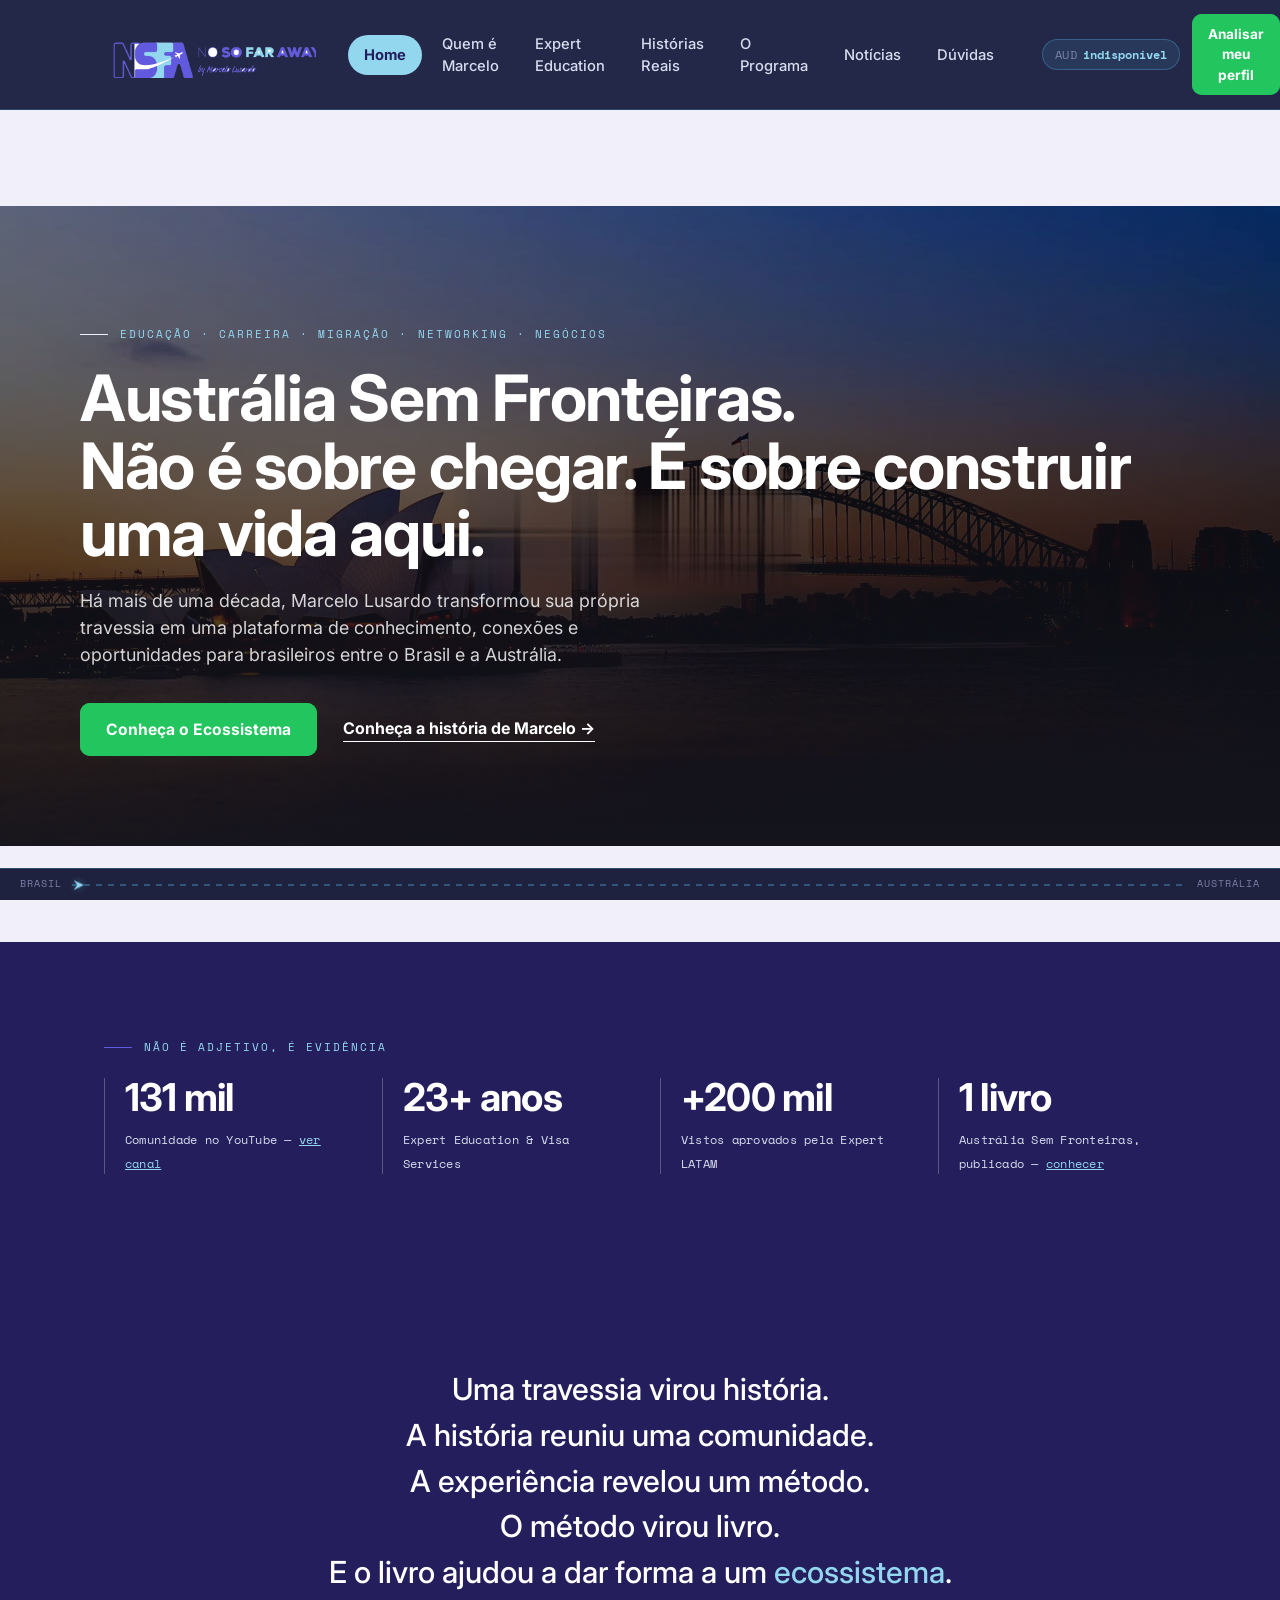
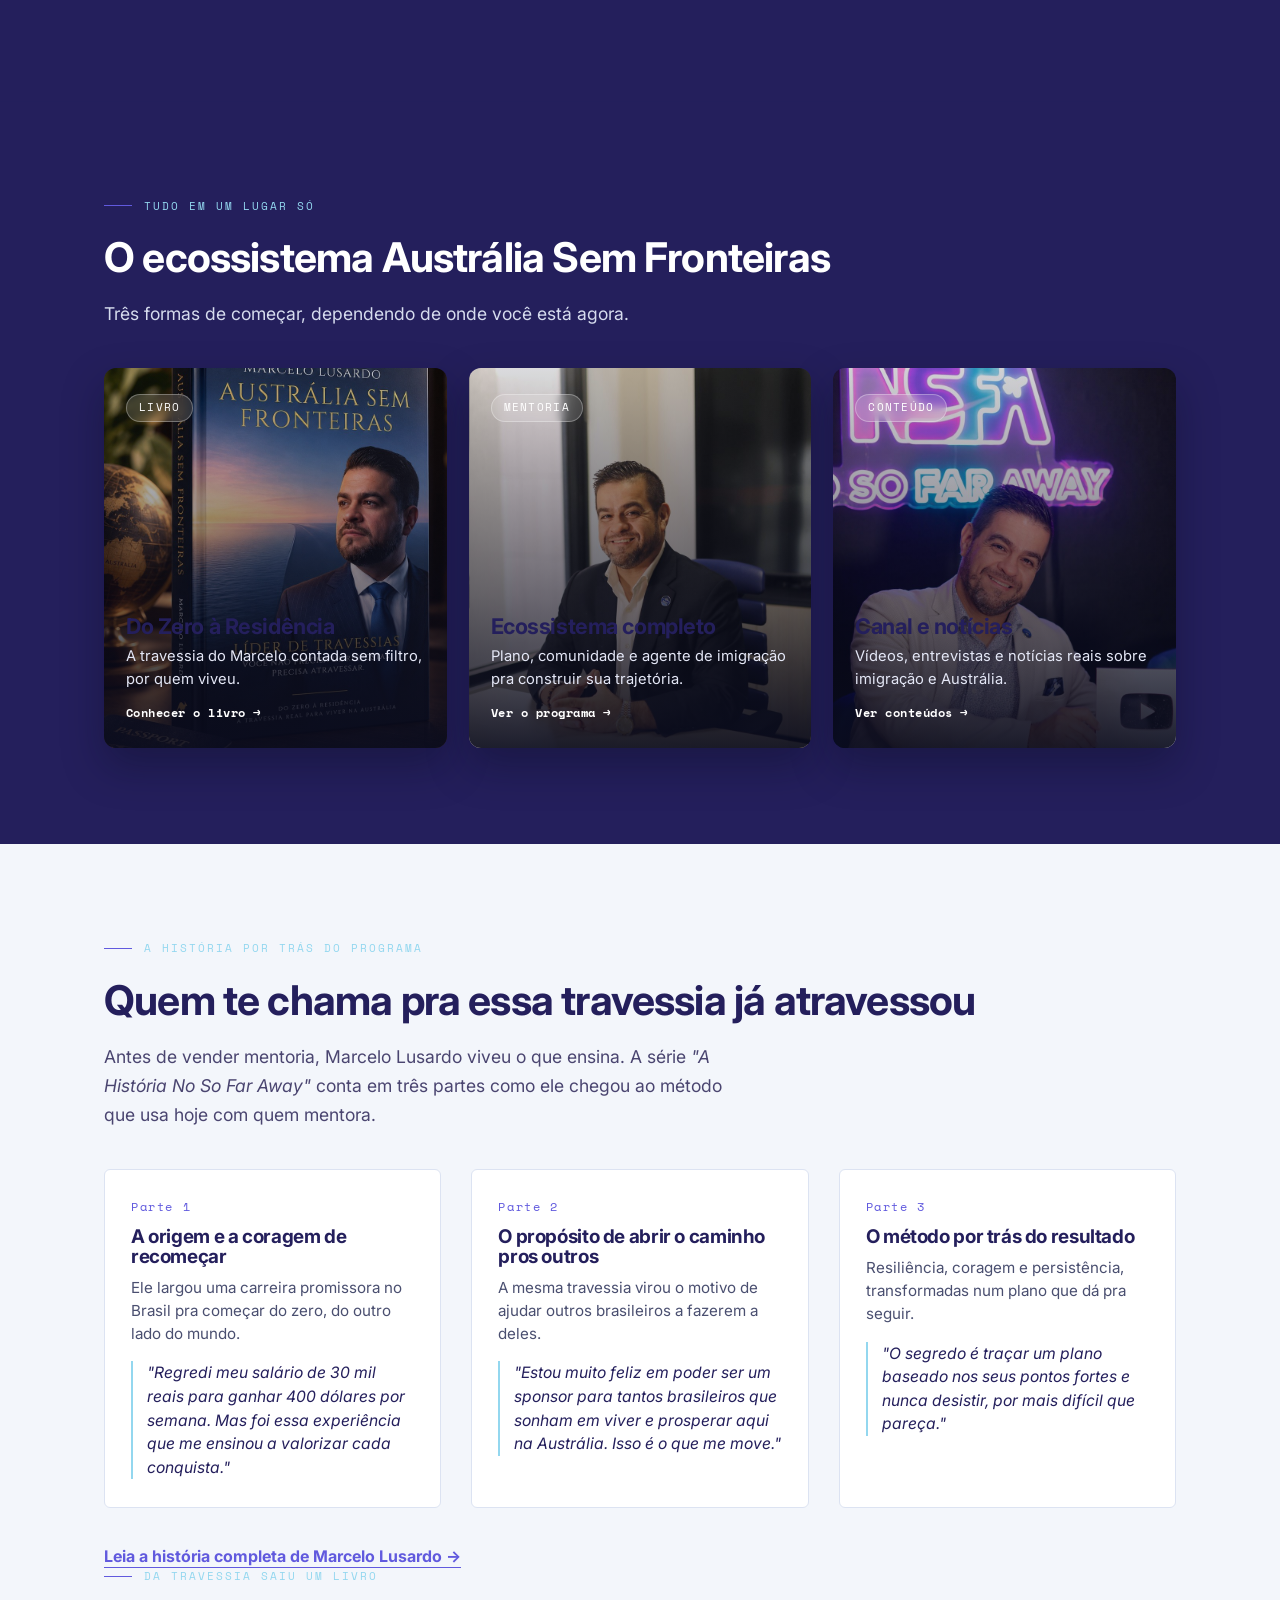
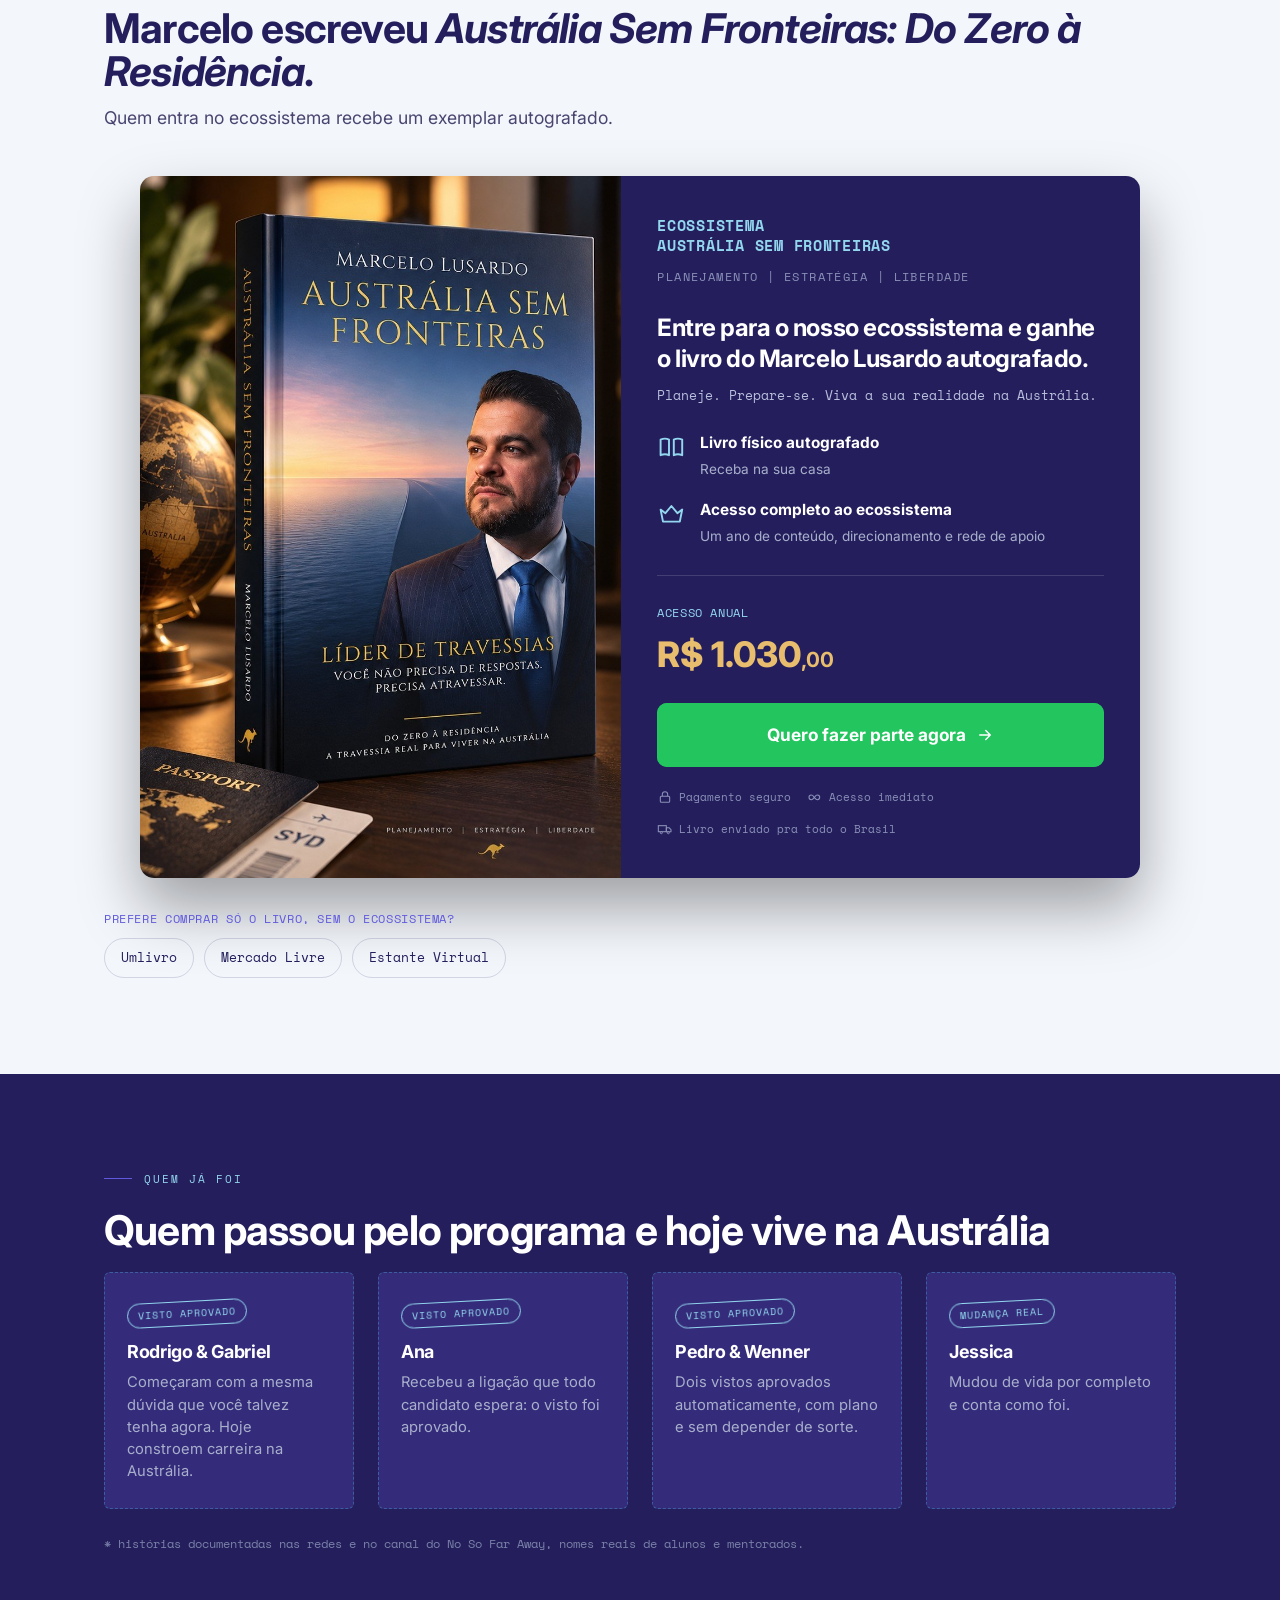
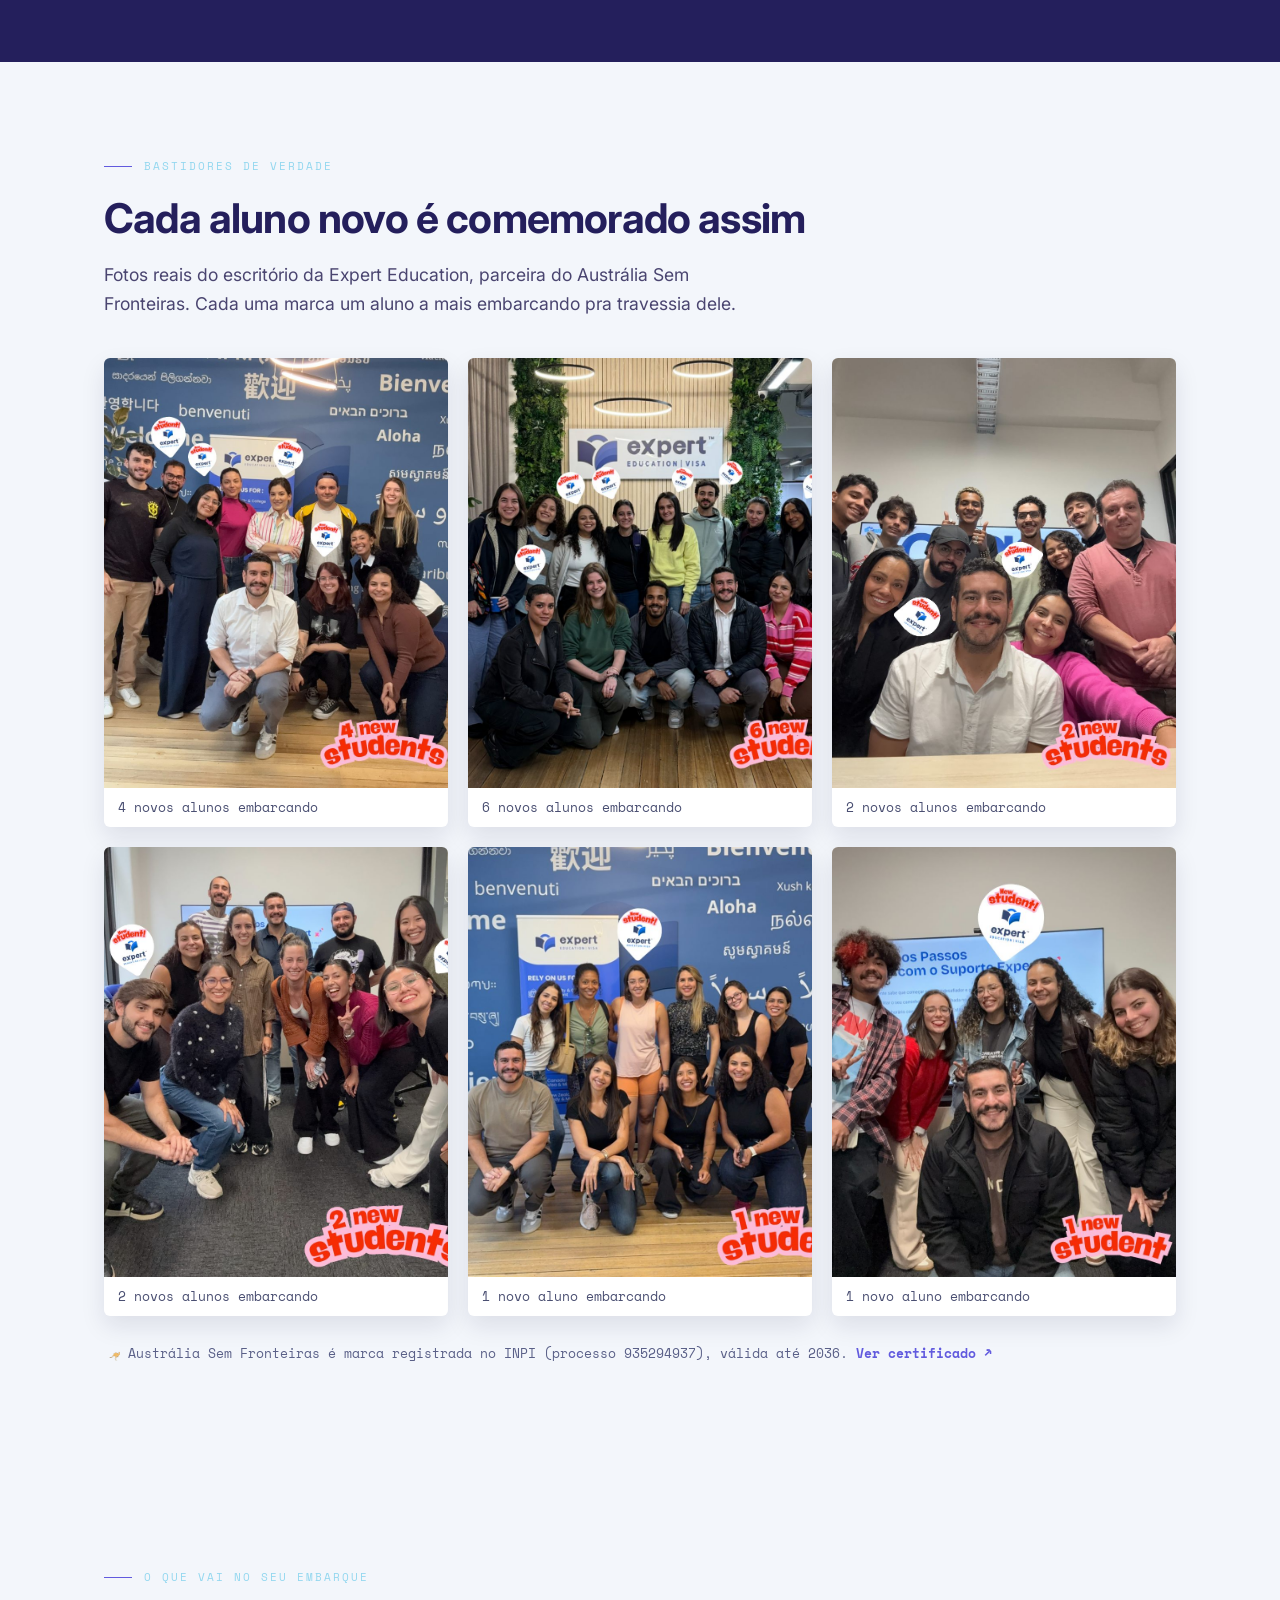
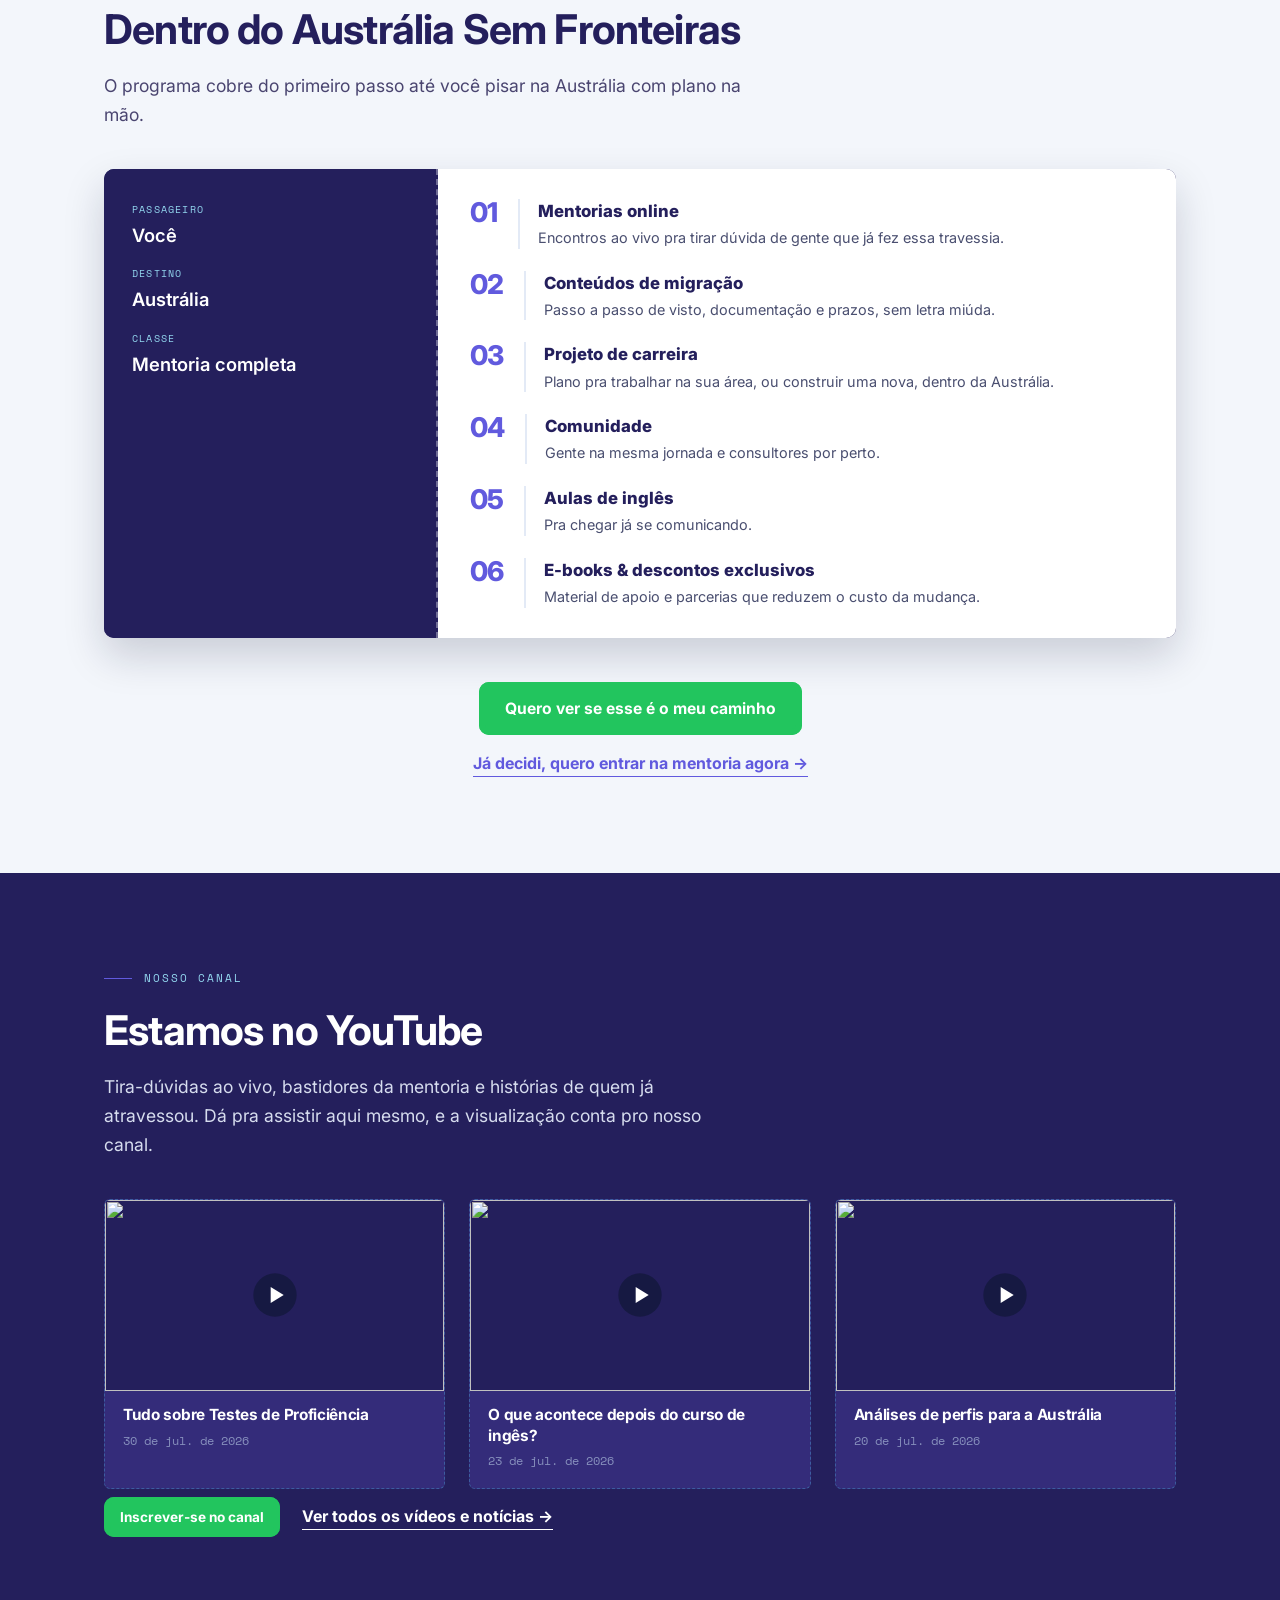
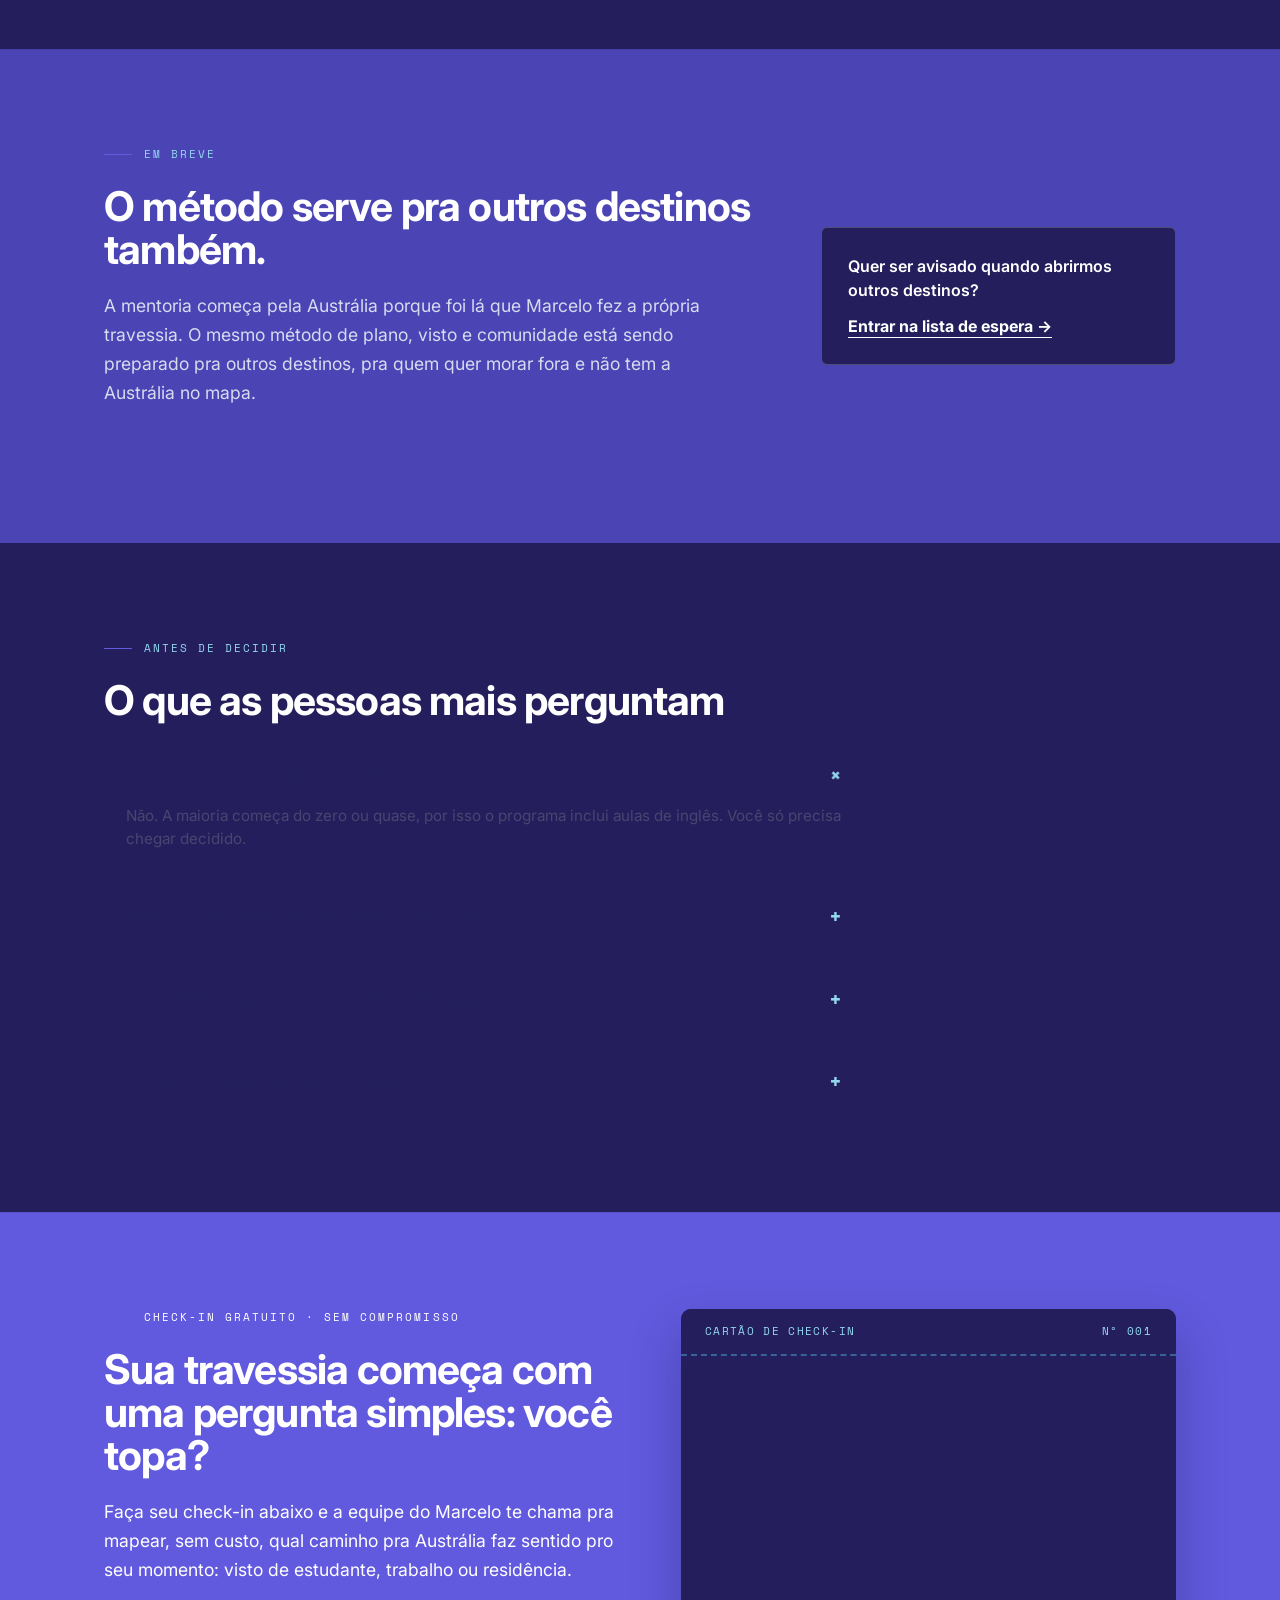
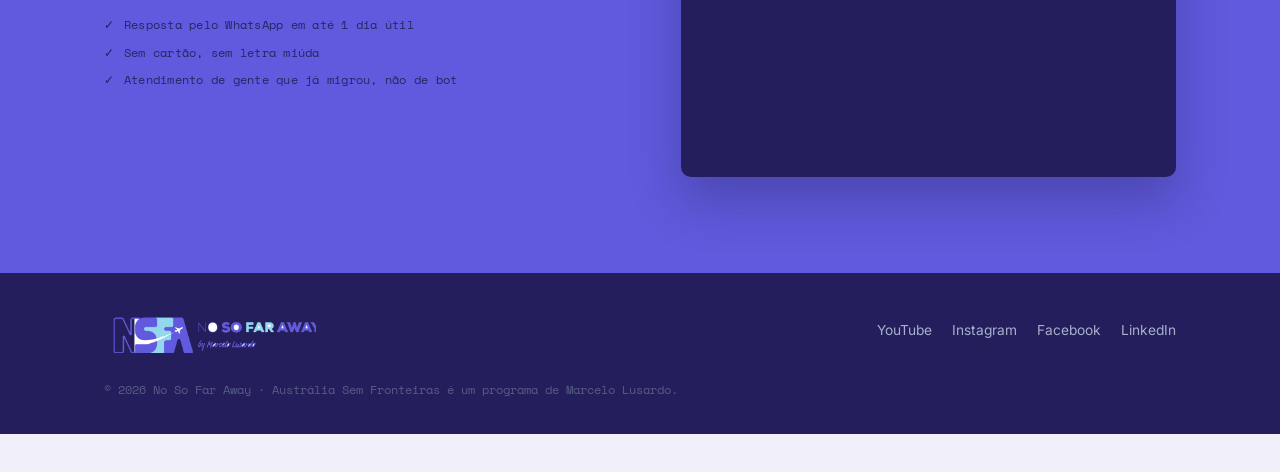
==== commit f42b56de: "fix: logo NSFA, botoes/menu arredondados, hero com video da Opera House - logo-nsfa.png: o "N" (cont" ====
--- a/new/index.html
+++ b/new/index.html
@@ -89,14 +89,9 @@
 <main id="top">
 
 <!-- ======================= HERO ======================= -->
-<!-- Placeholder: marcelo-mentor.jpg é uma foto real (sem montagem, sem
-     texto embutido), mas foi feita pra outro contexto (dobra da LP).
-     Fica aqui só até o Marcelo mandar foto/vídeo dedicado pro hero
-     (Melbourne ou Sydney, conforme ele pediu no documento) — trocar
-     antes de considerar isso pronto. -->
 <section class="v2-hero">
   <div class="v2-hero__media">
-    <img src="../assets/img/marcelo-mentor.jpg" alt="Marcelo Lusardo em seu escritório">
+    <video src="../assets/videos/hero-australia.mp4" poster="../assets/img/hero-australia-poster.jpg" autoplay muted loop playsinline></video>
     <div class="wrap v2-hero__content">
       <p class="eyebrow">Educação · Carreira · Migração · Networking · Negócios</p>
       <h1 class="hero-title">Austrália Sem Fronteiras.<br>Não é sobre chegar. É sobre construir uma vida aqui.</h1>
@@ -107,7 +102,6 @@
         </a>
         <a href="marcelo-lusardo.html" class="link-inline link-inline--light">Conheça a história de Marcelo →</a>
       </div>
-      <p class="v2-hero__placeholder-note">[placeholder de foto — trocar por imagem/vídeo real dedicado ao hero]</p>
     </div>
   </div>
 </section>
--- a/assets/css/style.css
+++ b/assets/css/style.css
@@ -105,7 +105,7 @@
 .btn{
   display:inline-flex; align-items:center; gap:10px;
   font-family:var(--font-body); font-weight:700; font-size:.98rem;
-  padding:15px 26px; border-radius:3px; text-decoration:none;
+  padding:15px 26px; border-radius:10px; text-decoration:none;
   transition:transform .18s ease, box-shadow .18s ease;
   white-space:normal; text-align:center;
 }
@@ -144,10 +144,10 @@
 .brand{ display:flex; align-items:center; text-decoration:none; color:var(--cream); flex-shrink:0; }
 .brand-logo{ height:46px; width:auto; max-width:none; display:block; flex-shrink:0; }
 
-.main-nav{ display:flex; gap:26px; font-size:.92rem; font-weight:500; }
-.main-nav a{ text-decoration:none; color:#D6DCEE; transition:color .15s ease; }
-.main-nav a:hover{ color:var(--gold); }
-.main-nav a[aria-current="page"]{ color:var(--gold); }
+.main-nav{ display:flex; align-items:center; gap:4px; font-size:.92rem; font-weight:500; }
+.main-nav a{ text-decoration:none; color:#D6DCEE; transition:color .15s ease, background-color .15s ease; padding:9px 16px; border-radius:999px; }
+.main-nav a:hover{ color:#fff; background:rgba(74,168,216,.16); }
+.main-nav a[aria-current="page"]{ color:var(--ink); background:var(--gold); font-weight:700; }
 
 .nav-toggle{ display:none; flex-direction:column; justify-content:center; gap:5px; width:34px; height:30px; background:none; border:0; cursor:pointer; margin-left:auto; }
 .nav-toggle span{ display:block; height:2px; background:var(--cream); border-radius:2px; }
@@ -526,6 +526,37 @@
   .unidades-grid{ grid-template-columns:1fr; gap:32px; }
   .unidade-photo__pattern{ width:110px; top:-24px; right:-20px; }
 }
+
+/* "mapa" Brasil + Austrália (Expert Education) — mapa-múndi real
+   (domínio público, CIA World Factbook via Wikimedia Commons, mesma
+   base do BlankMap-World-Equirectangular) com o ícone da Expert
+   marcando os dois países. Pedido do João (2026-09-30, 2ª rodada): a
+   primeira versão com silhuetas desenhadas à mão "ficou horrível" —
+   trocado por uma foto de mapa real, logo + texto das unidades em
+   cada marcador. Posições calibradas por lat/long real sobre esta
+   imagem específica (ver commit/histórico se precisar recalibrar). */
+.expert-map{ position:relative; margin-top:48px; border-radius:16px; overflow:hidden; box-shadow:0 20px 50px rgba(36,31,92,.2); }
+.expert-map__bg{ width:100%; display:block; }
+.expert-map__pin{ position:absolute; top:0; left:0; }
+.expert-map__pin-dot{ position:absolute; top:0; left:0; width:34px; height:34px; border-radius:50%; background:#fff; border:2px solid var(--rust); box-shadow:0 4px 12px rgba(36,31,92,.4); display:flex; align-items:center; justify-content:center; padding:6px; transform:translate(-50%,-50%); z-index:1; }
+.expert-map__pin-dot img{ width:100%; height:100%; object-fit:contain; }
+.expert-map__pin-card{ position:absolute; top:0; left:24px; transform:translateY(-50%); background:#fff; border-radius:10px; padding:8px 14px; box-shadow:0 6px 16px rgba(36,31,92,.3); white-space:nowrap; }
+.expert-map__pin-card strong{ display:block; font-family:var(--font-mono); font-size:.72rem; letter-spacing:.06em; text-transform:uppercase; color:var(--ink); }
+.expert-map__pin-card span{ display:block; font-size:.72rem; color:#4A4F70; margin-top:2px; }
+.expert-map__pin--flip .expert-map__pin-card{ left:auto; right:24px; }
+@media (max-width:640px){
+  .expert-map__pin-dot{ width:24px; height:24px; padding:4px; }
+  .expert-map__pin-card{ left:18px; padding:5px 9px; }
+  .expert-map__pin--flip .expert-map__pin-card{ right:18px; }
+  .expert-map__pin-card strong{ font-size:.6rem; }
+  .expert-map__pin-card span{ font-size:.6rem; }
+}
+
+/* "20 anos" (Expert Education) — placeholder com 3 fotos aleatórias da
+   festa (pasta "20 anos" no Drive), pra ter o modelo pronto; trocar
+   quando o Marcelo filtrar as fotos definitivas (pedido do João,
+   2026-09-30: "pega 3 fotos de cada aleatória, depois a gente altera"). */
+.anos20-note{ font-size:.8rem; color:#7A81A8; font-style:italic; margin:20px 0 0; }
 
 /* foto+texto genérico pra crédito/certificação (Master Coaching
    UVision) — landscape (3/2), diferente de .mv-hero-photo/.lp-marcelo-
@@ -695,12 +726,13 @@
 @media (max-width: 760px){
   .main-nav{
     position:fixed; inset:64px 0 auto 0; background:var(--ink);
-    flex-direction:column; padding:20px 24px 28px; gap:18px;
+    flex-direction:column; align-items:stretch; padding:16px 24px 24px; gap:8px;
     transform:translateY(-8px); opacity:0; pointer-events:none;
     transition:opacity .2s ease, transform .2s ease;
     border-bottom:1px solid rgba(74,168,216,.25);
   }
   .main-nav.is-open{ opacity:1; transform:none; pointer-events:auto; box-shadow:0 18px 30px -12px rgba(0,0,0,.45); }
+  .main-nav a{ text-align:center; border-radius:12px; }
   .nav-toggle{ display:flex; }
   .header-cta{ display:none; }
   .stamp-grid{ grid-template-columns:1fr; }
--- a/assets/css/style-v2.css
+++ b/assets/css/style-v2.css
@@ -102,8 +102,8 @@
 /* -------------------- hero: foto documental real, texto por cima, sem badge circular -------------------- */
 .v2-hero{ position:relative; overflow:hidden; padding-block:0; border-top:none; }
 .v2-hero__media{ position:relative; min-height:640px; display:flex; align-items:flex-end; background:var(--ink-v2); }
-.v2-hero__media img{ position:absolute; inset:0; width:100%; height:100%; object-fit:cover; }
-.v2-hero__media::after{ content:""; position:absolute; inset:0; background:linear-gradient(0deg, rgba(20,22,31,.92) 0%, rgba(20,22,31,.35) 55%, rgba(20,22,31,.05) 100%); }
+.v2-hero__media img, .v2-hero__media video{ position:absolute; inset:0; width:100%; height:100%; object-fit:cover; }
+.v2-hero__media::after{ content:""; position:absolute; inset:0; background:linear-gradient(0deg, rgba(20,22,31,.92) 0%, rgba(20,22,31,.55) 55%, rgba(20,22,31,.3) 100%); }
 .v2-hero__content{ position:relative; z-index:1; padding:64px 0 56px; color:#fff; }
 .v2-hero__content .eyebrow{ color:var(--ivory); }
 .v2-hero__content .eyebrow::before{ background:var(--ivory); }
--- a/assets/css/style-v2-brand.css
+++ b/assets/css/style-v2-brand.css
@@ -56,8 +56,30 @@
    (sem isso, só a home tinha cabeçalho claro por causa do .v2 .site-header) */
 .v2-site .site-header{ background:rgba(18,23,58,.92); backdrop-filter:blur(6px); border-bottom:1px solid rgba(74,168,216,.25); box-shadow:none; }
 .v2-site .main-nav a{ color:#D6DCEE; font-family:inherit; font-size:inherit; letter-spacing:normal; text-transform:none; }
-.v2-site .main-nav a:hover,
-.v2-site .main-nav a[aria-current="page"]{ color:var(--gold); }
+.v2-site .main-nav a:hover{ color:#fff; }
+.v2-site .main-nav a[aria-current="page"]{ color:var(--ink); background:var(--gold); }
 .v2-site .fx-badge{ background:rgba(74,168,216,.12); border-color:rgba(74,168,216,.35); color:inherit; }
 .v2-site .fx-badge__label{ color:#7A81A8; }
 .v2-site .fx-badge strong{ color:var(--gold); }
+
+/* números + manifesto: o "ivory" ficava claro demais logo depois do
+   hero — mesmo sendo um tom parecido com --paper, ao lado das seções
+   roxas vivas ele lia como "branco" (João, 2026-09-30, segunda rodada
+   de feedback: "essa home continua destoando"). Em vez de tentar
+   manter uma seção clara aqui, unifica com o roxo escuro do resto do
+   site — sem trecho claro nenhum entre o hero e o #ecossistema. */
+.v2-site #numeros,
+.v2-site #numeros + section{ background:var(--ink); }
+.v2-site #numeros .eyebrow--dark{ color:var(--gold); }
+.v2-site .v2-authority-item{ border-left-color:rgba(255,255,255,.25); }
+.v2-site .v2-authority-item strong{ color:var(--cream); }
+.v2-site .v2-authority-item span{ color:#D6DCEE; }
+.v2-site .v2-authority-item a{ color:var(--accent-onink); }
+.v2-site .v2-manifesto p{ color:var(--cream); }
+.v2-site .v2-manifesto .v2-manifesto__accent{ color:var(--accent-onink); }
+
+/* botões com bordas redondas igual o resto do site — a home é a única
+   página que carrega o .v2 (editorial "sóbrio", 2px, intocado nas LPs
+   de propósito); pedido do João (2026-09-30): "todos botões do site
+   deixar com bordas redondas". */
+.v2-site .btn-ticket{ border-radius:10px; }
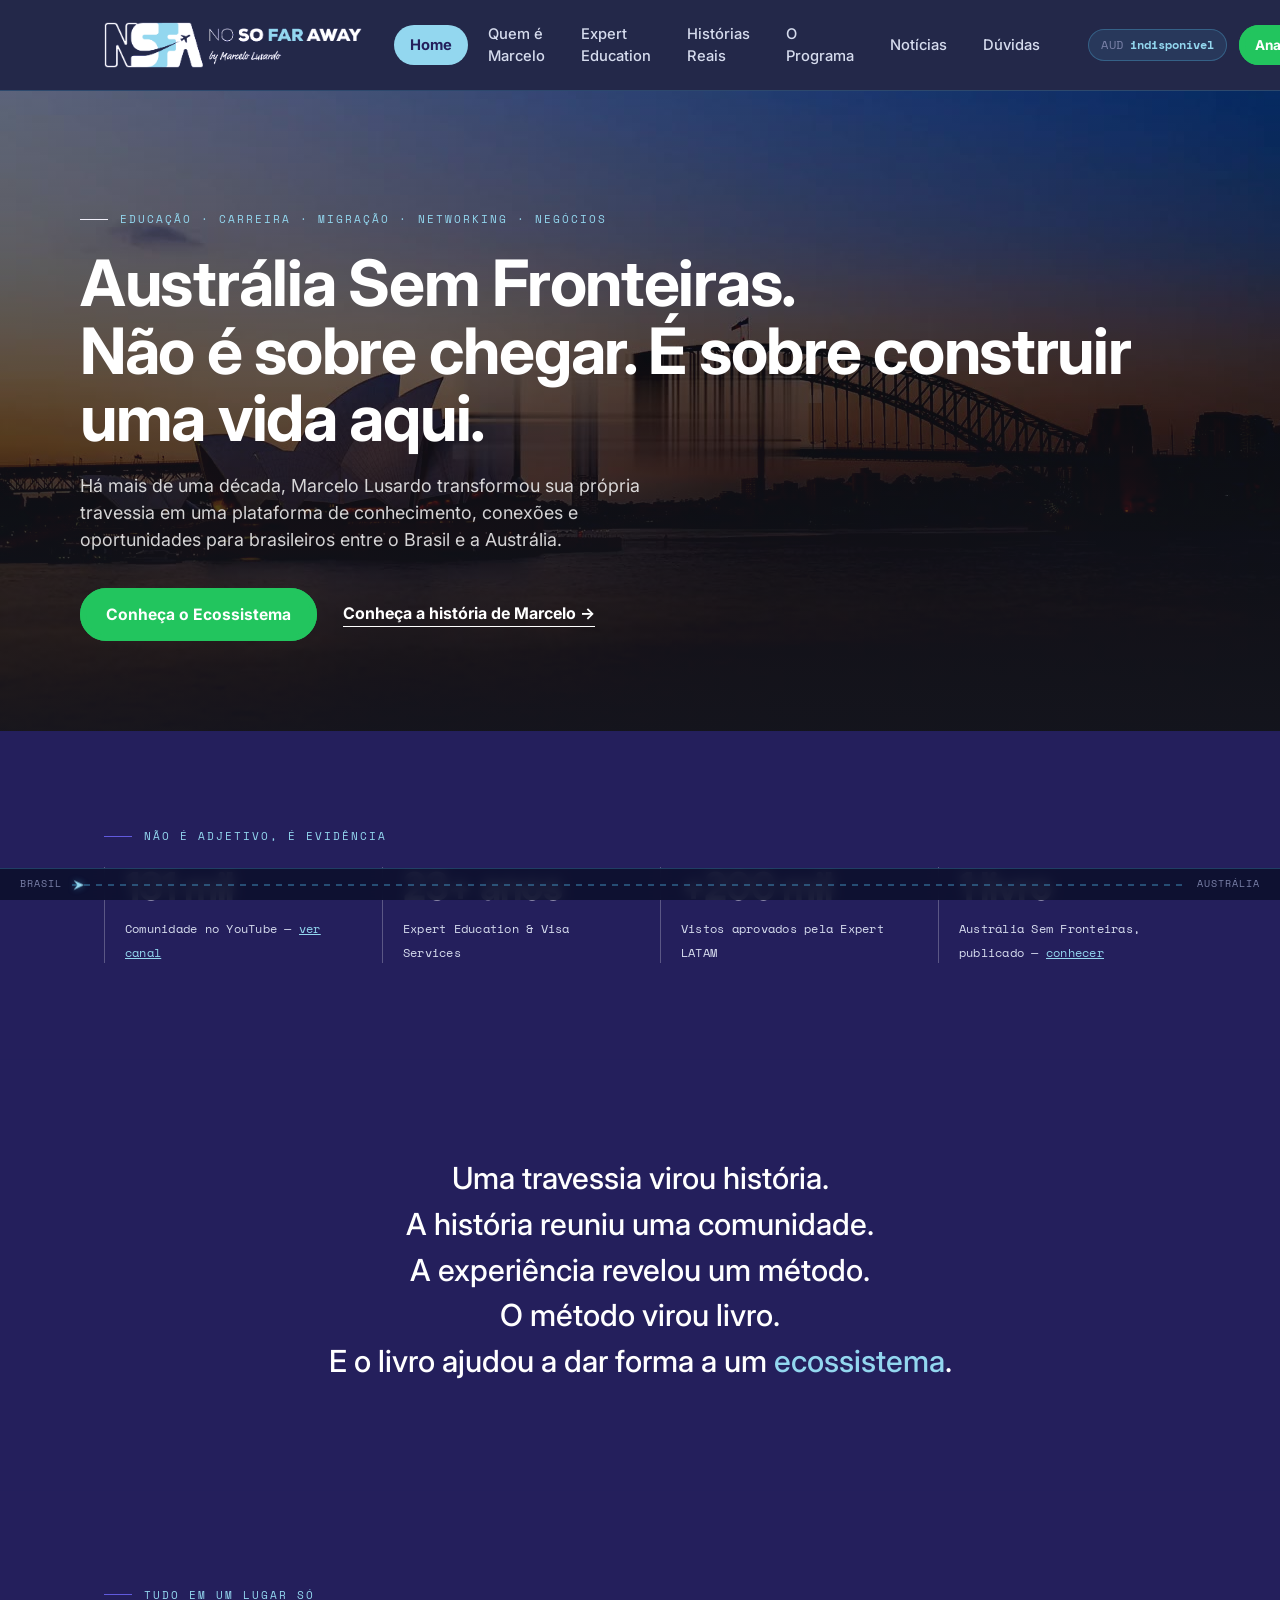
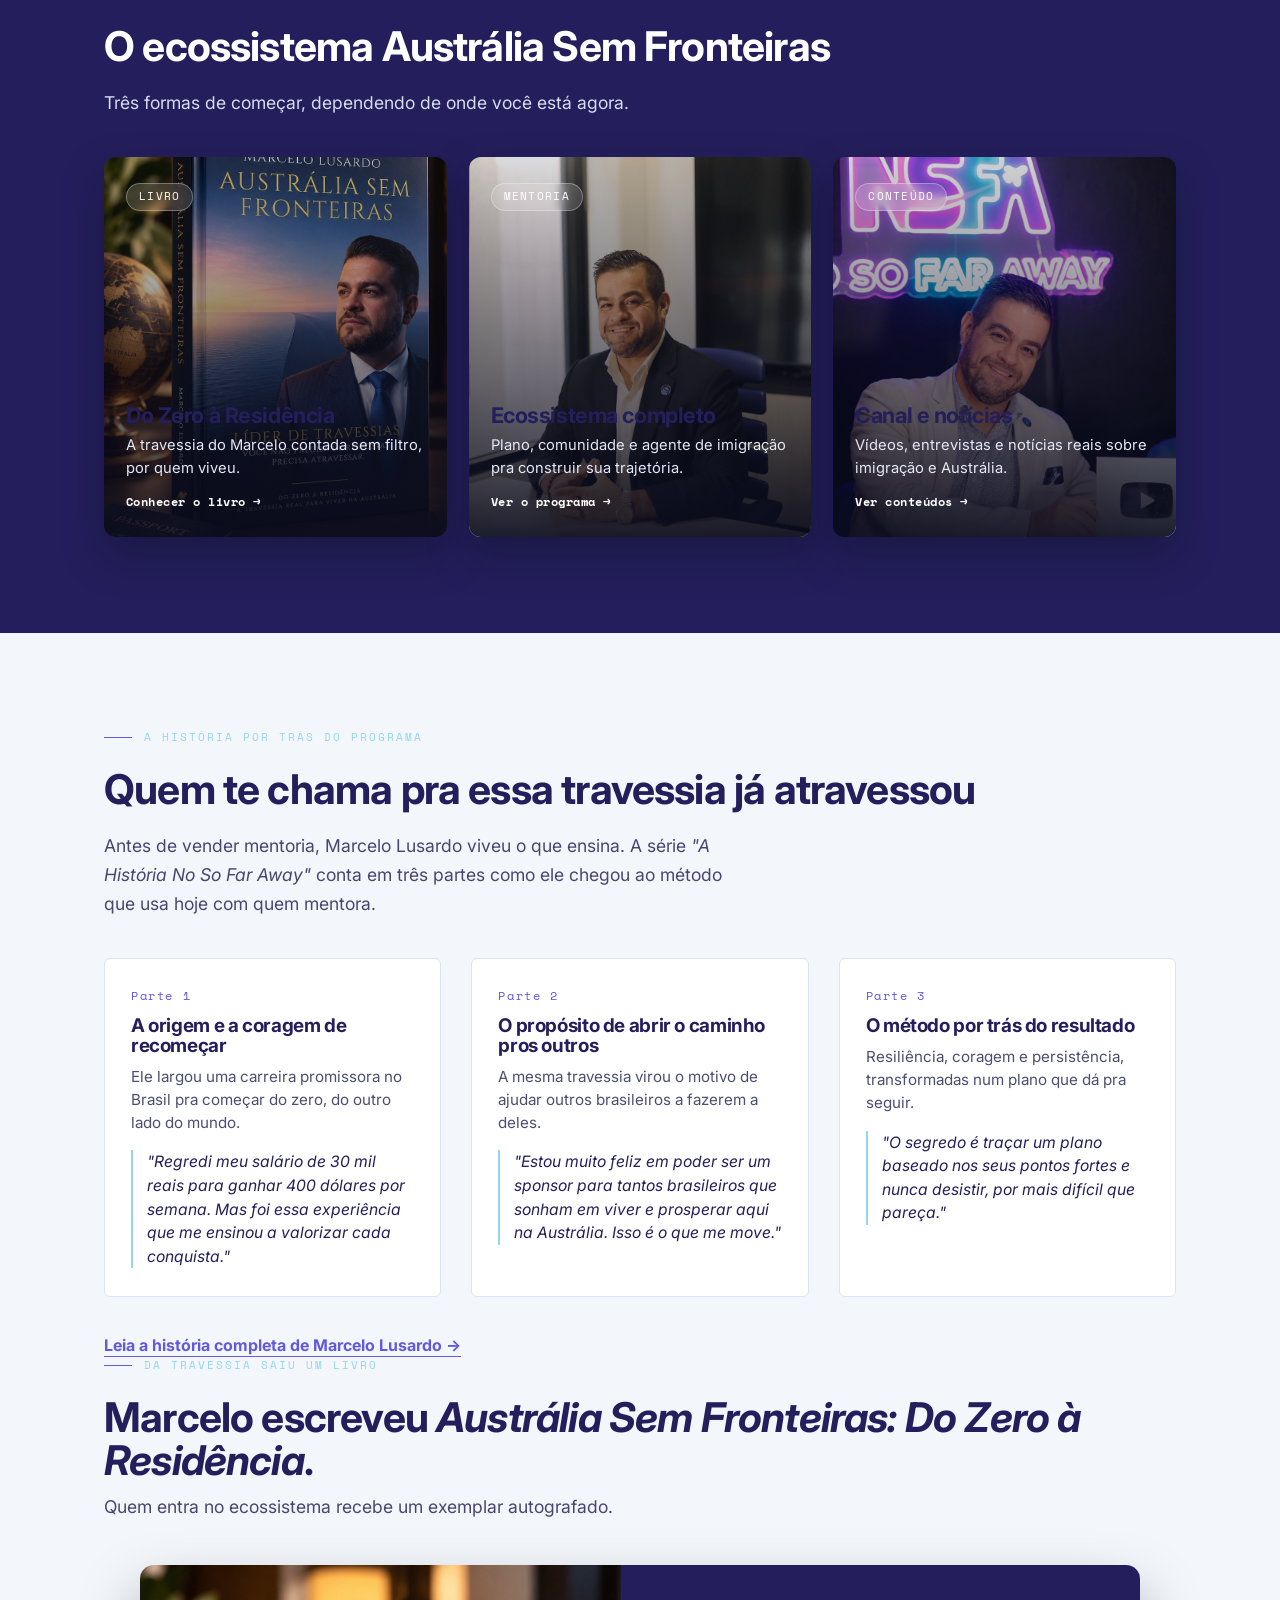
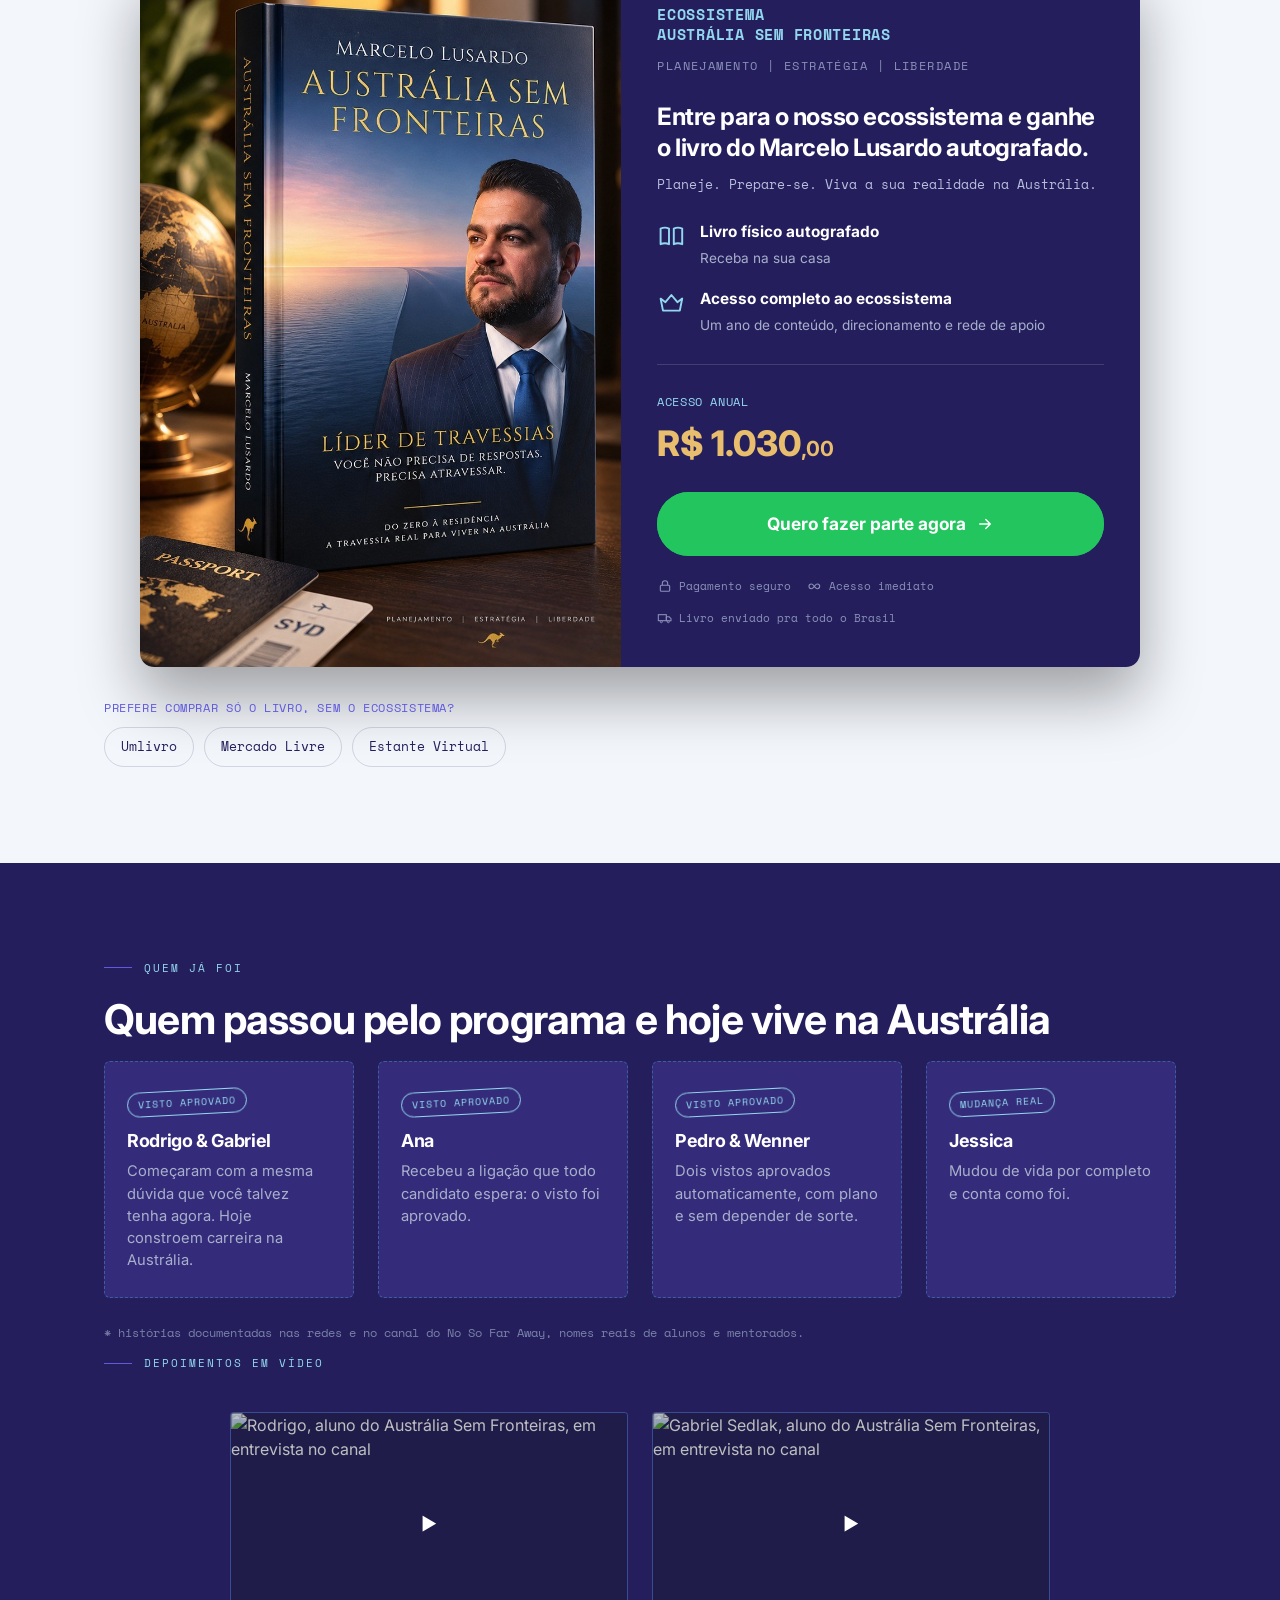
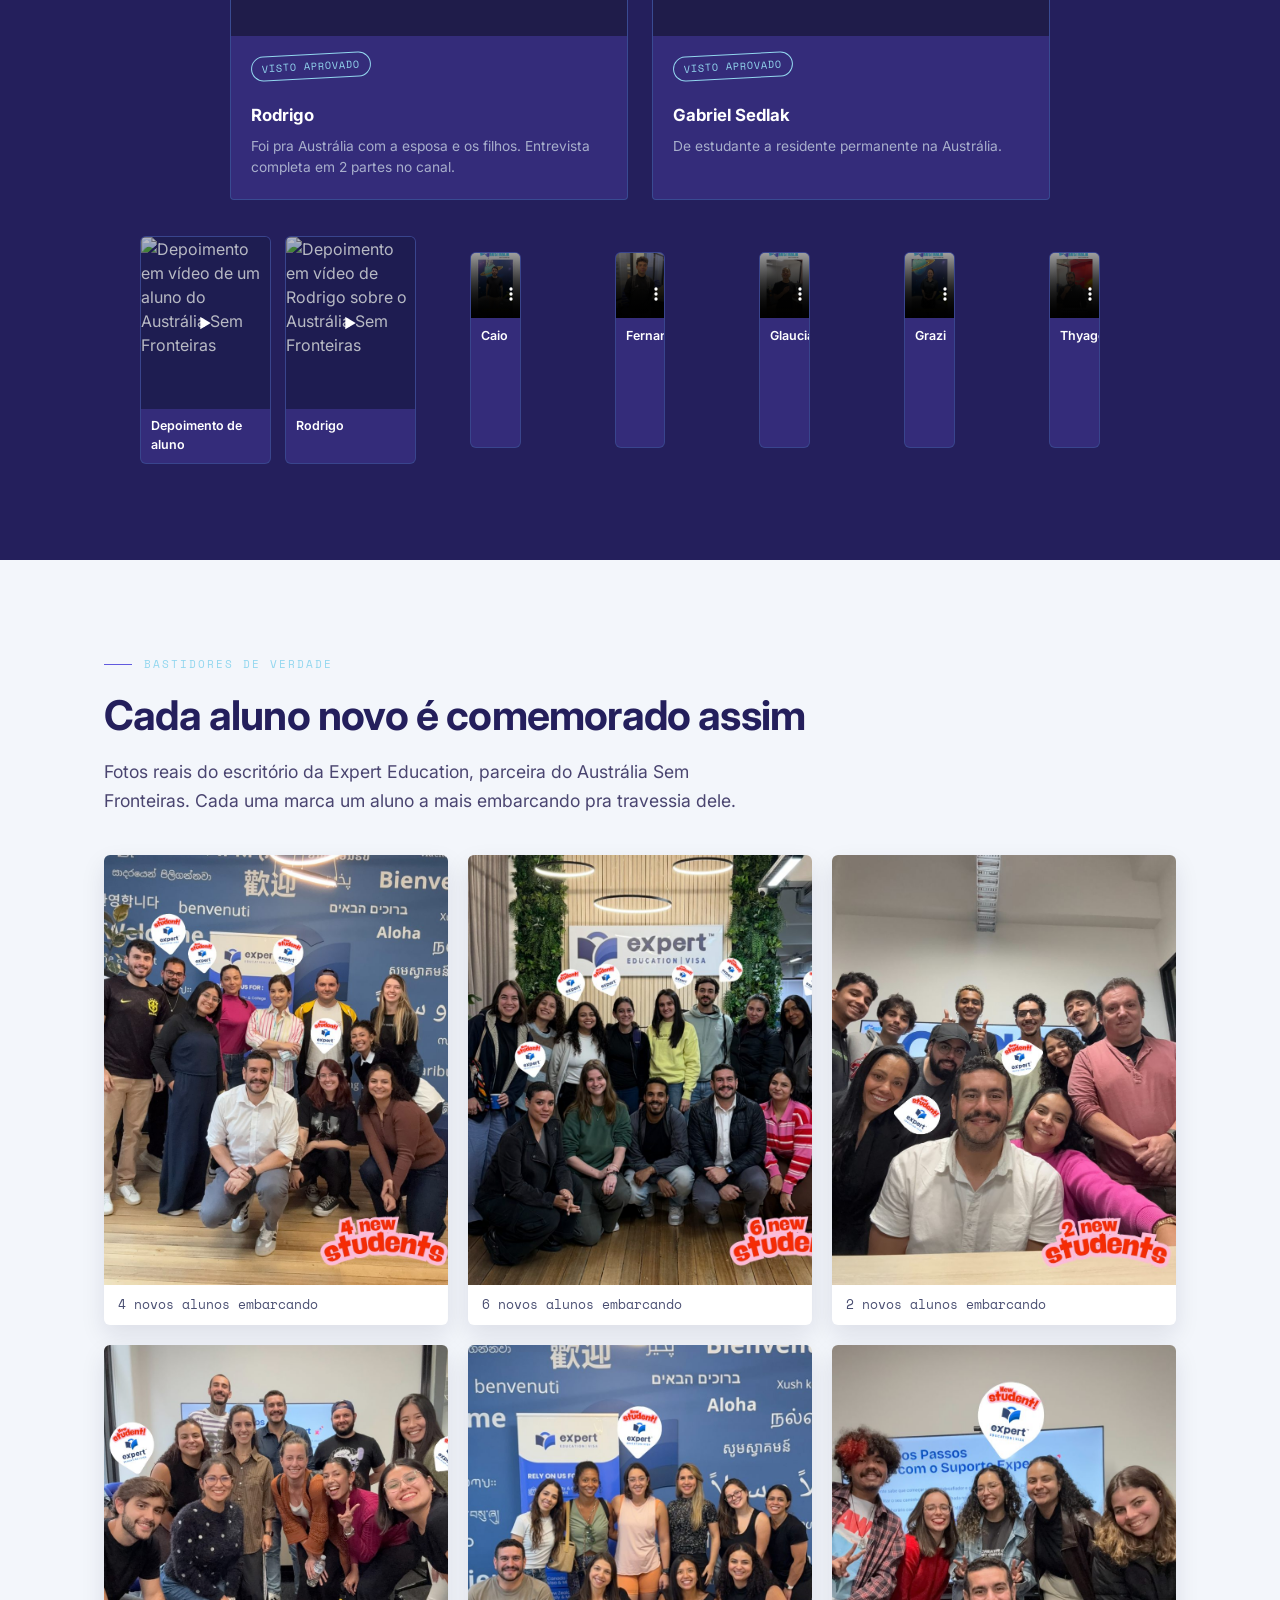
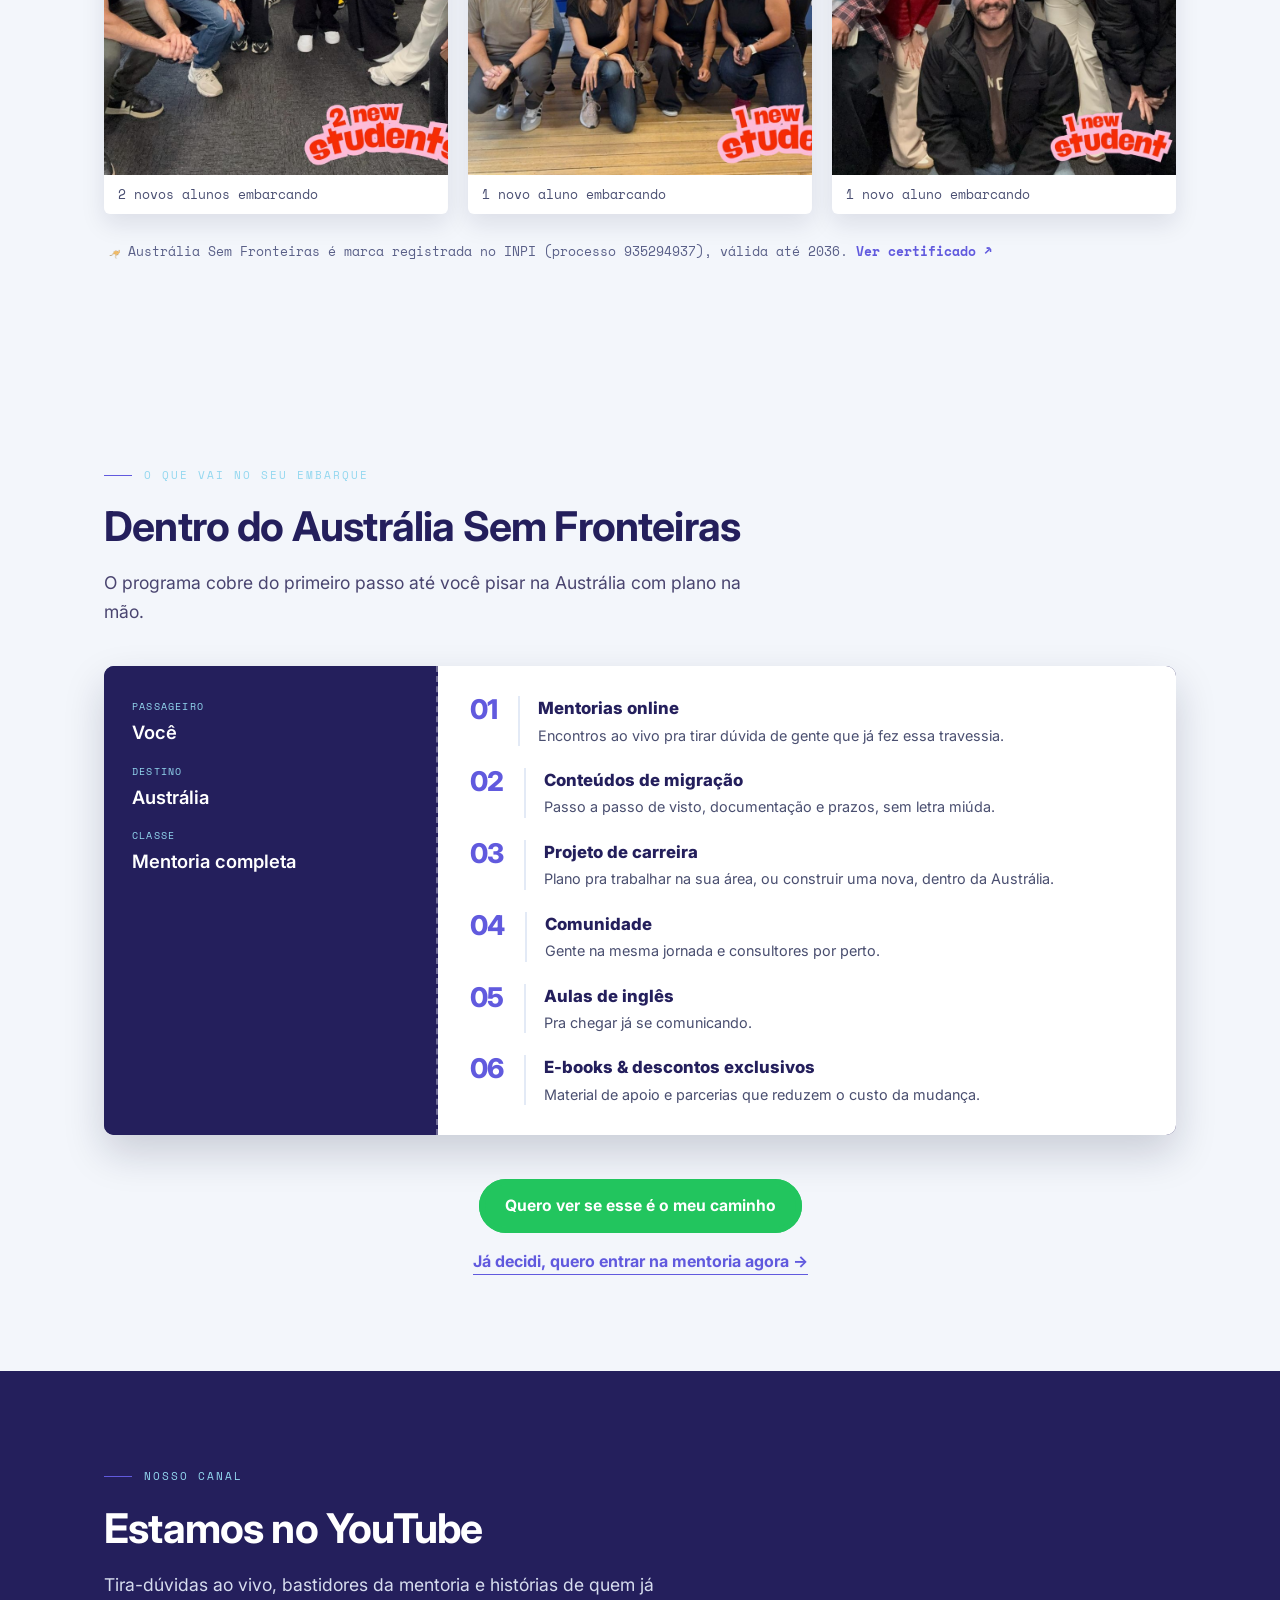
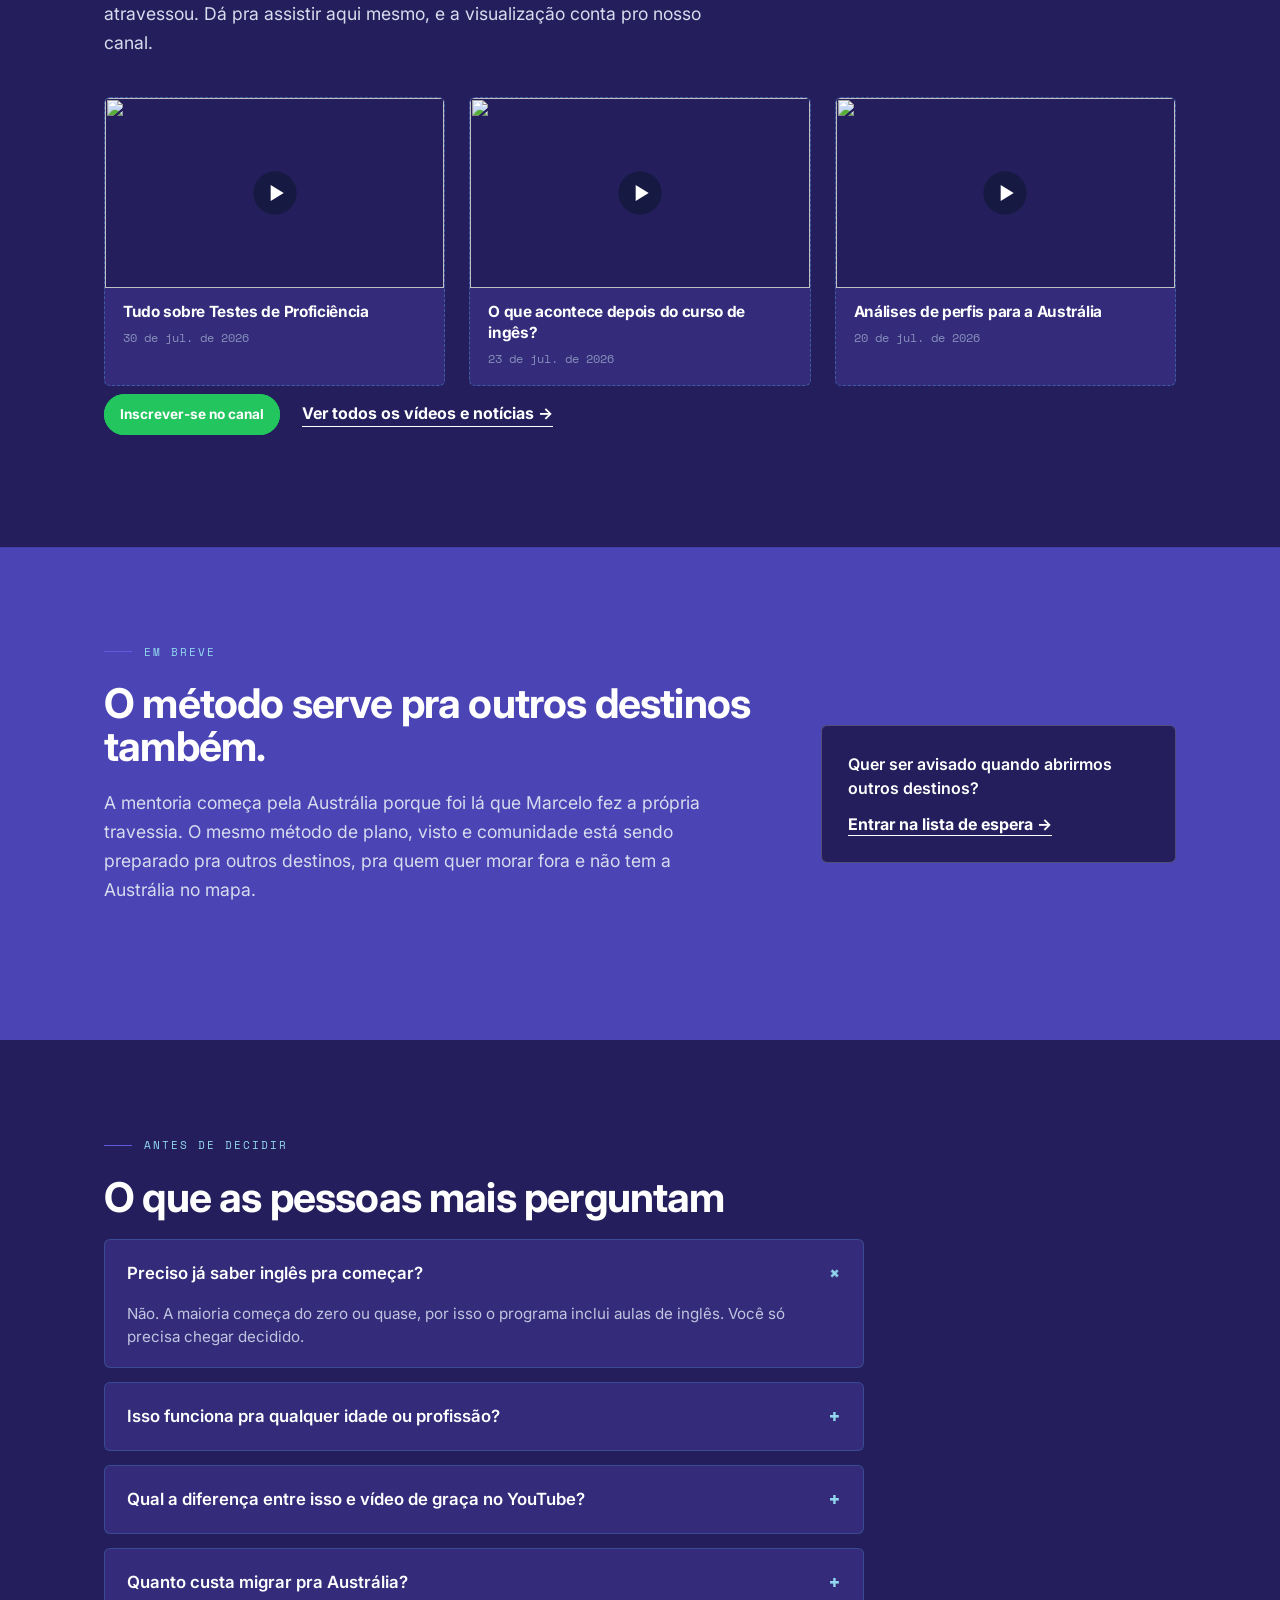
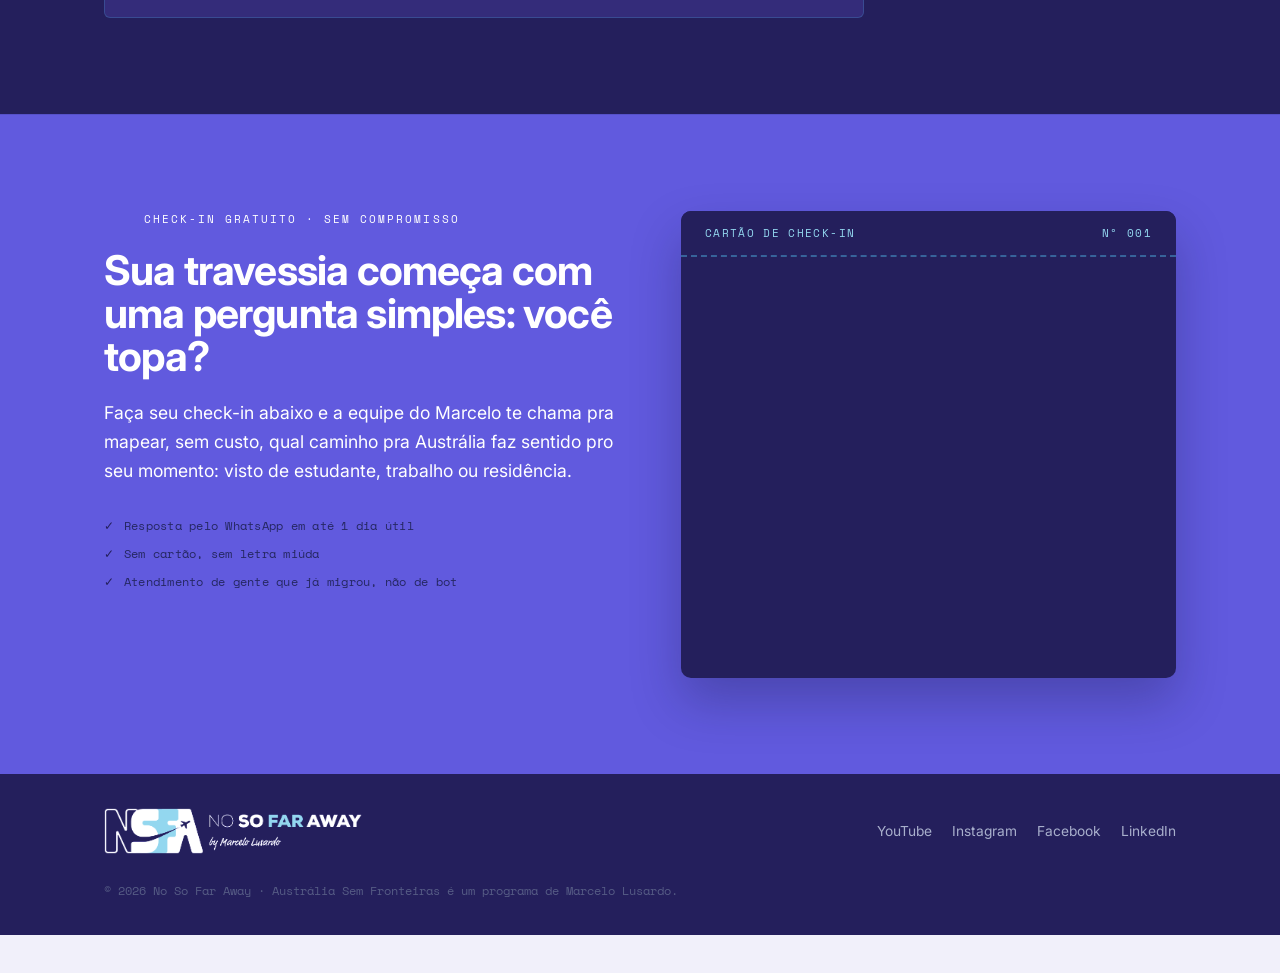
==== commit cbe34eab: "feat: Rodrigo/Gabriel em destaque nos depoimentos + 5 novos + hero autoplay no mobile Depoimentos (L" ====
--- a/new/index.html
+++ b/new/index.html
@@ -289,6 +289,66 @@
       </article>
     </div>
     <p class="stamp-note">* histórias documentadas nas redes e no canal do No So Far Away, nomes reais de alunos e mentorados.</p>
+
+    <!-- Depoimentos em vídeo (pedido do João, 2026-10-01) — Rodrigo e
+         Gabriel Sedlak (entrevistas completas do canal, mesmo destaque
+         do LP/quem-é-marcelo.html) em destaque; os 7 menores abaixo: 2
+         vídeos do canal (YouTube, oEmbed 2026-10-01 — "Depoimento Aluno"
+         sem nome informado e "Depoimento Rodrigo", sem confirmação de
+         ser o mesmo Rodrigo em destaque, tratados à parte) e 5 vídeos
+         brutos de Arquivos/Depoimentos/ (Caio, Fernando, Glaucia, Grazi,
+         Thyago — nomes confirmados nos próprios vídeos, sem
+         sobrenome/visto documentado, por isso sem "VISTO APROVADO"). -->
+    <p class="eyebrow">Depoimentos em vídeo</p>
+    <div class="lp-success-grid">
+      <a class="lp-success-card" href="https://youtu.be/GLYZwGIbIg0" target="_blank" rel="noopener">
+        <span class="lp-success-card__photo"><img src="https://i.ytimg.com/vi/GLYZwGIbIg0/hqdefault.jpg" alt="Rodrigo, aluno do Austrália Sem Fronteiras, em entrevista no canal" loading="lazy"><span class="lp-success-card__play" aria-hidden="true">▶</span></span>
+        <span class="lp-success-card__body">
+          <span class="stamp-tag">VISTO APROVADO</span>
+          <strong>Rodrigo</strong>
+          <span class="lp-success-card__desc">Foi pra Austrália com a esposa e os filhos. Entrevista completa em 2 partes no canal.</span>
+        </span>
+      </a>
+      <a class="lp-success-card" href="https://youtu.be/8yx90c75SLY" target="_blank" rel="noopener">
+        <span class="lp-success-card__photo"><img src="https://i.ytimg.com/vi/8yx90c75SLY/hqdefault.jpg" alt="Gabriel Sedlak, aluno do Austrália Sem Fronteiras, em entrevista no canal" loading="lazy"><span class="lp-success-card__play" aria-hidden="true">▶</span></span>
+        <span class="lp-success-card__body">
+          <span class="stamp-tag">VISTO APROVADO</span>
+          <strong>Gabriel Sedlak</strong>
+          <span class="lp-success-card__desc">De estudante a residente permanente na Austrália.</span>
+        </span>
+      </a>
+    </div>
+
+    <div class="lp-mini-grid">
+      <a class="lp-mini-card" href="https://youtu.be/NR4Q-e1NBdQ" target="_blank" rel="noopener">
+        <div class="lp-mini-card__media"><img src="https://i.ytimg.com/vi/NR4Q-e1NBdQ/hqdefault.jpg" alt="Depoimento em vídeo de um aluno do Austrália Sem Fronteiras" loading="lazy"><span class="lp-mini-card__play" aria-hidden="true">▶</span></div>
+        <span class="lp-mini-card__name">Depoimento de aluno</span>
+      </a>
+      <a class="lp-mini-card" href="https://youtu.be/8wOmGrMWauY" target="_blank" rel="noopener">
+        <div class="lp-mini-card__media"><img src="https://i.ytimg.com/vi/8wOmGrMWauY/hqdefault.jpg" alt="Depoimento em vídeo de Rodrigo sobre o Austrália Sem Fronteiras" loading="lazy"><span class="lp-mini-card__play" aria-hidden="true">▶</span></div>
+        <span class="lp-mini-card__name">Rodrigo</span>
+      </a>
+      <figure class="lp-mini-card">
+        <div class="lp-mini-card__media"><video controls preload="none" poster="../assets/img/depoimento-caio-poster.jpg" playsinline><source src="../assets/videos/depoimento-caio.mp4" type="video/mp4"></video></div>
+        <figcaption class="lp-mini-card__name">Caio</figcaption>
+      </figure>
+      <figure class="lp-mini-card">
+        <div class="lp-mini-card__media"><video controls preload="none" poster="../assets/img/depoimento-fernando-poster.jpg" playsinline><source src="../assets/videos/depoimento-fernando.mp4" type="video/mp4"></video></div>
+        <figcaption class="lp-mini-card__name">Fernando</figcaption>
+      </figure>
+      <figure class="lp-mini-card">
+        <div class="lp-mini-card__media"><video controls preload="none" poster="../assets/img/depoimento-glaucia-poster.jpg" playsinline><source src="../assets/videos/depoimento-glaucia.mp4" type="video/mp4"></video></div>
+        <figcaption class="lp-mini-card__name">Glaucia</figcaption>
+      </figure>
+      <figure class="lp-mini-card">
+        <div class="lp-mini-card__media"><video controls preload="none" poster="../assets/img/depoimento-grazi-poster.jpg" playsinline><source src="../assets/videos/depoimento-grazi.mp4" type="video/mp4"></video></div>
+        <figcaption class="lp-mini-card__name">Grazi</figcaption>
+      </figure>
+      <figure class="lp-mini-card">
+        <div class="lp-mini-card__media"><video controls preload="none" poster="../assets/img/depoimento-thyago-poster.jpg" playsinline><source src="../assets/videos/depoimento-thyago.mp4" type="video/mp4"></video></div>
+        <figcaption class="lp-mini-card__name">Thyago</figcaption>
+      </figure>
+    </div>
   </div>
 </section>
 
--- a/assets/css/style.css
+++ b/assets/css/style.css
@@ -105,7 +105,7 @@
 .btn{
   display:inline-flex; align-items:center; gap:10px;
   font-family:var(--font-body); font-weight:700; font-size:.98rem;
-  padding:15px 26px; border-radius:10px; text-decoration:none;
+  padding:15px 26px; border-radius:999px; text-decoration:none;
   transition:transform .18s ease, box-shadow .18s ease;
   white-space:normal; text-align:center;
 }
@@ -118,7 +118,7 @@
   animation: cta-pulse 2.2s ease-in-out infinite;
 }
 .btn-ticket:hover{ transform:translateY(-2px); box-shadow:0 10px 24px rgba(34,197,94,.45); background:var(--cta-green-dark); outline-color:var(--cta-green-dark); animation-play-state:paused; }
-.btn-small{ padding:10px 16px; font-size:.85rem; }
+.btn-small{ padding:10px 16px; font-size:.85rem; white-space:nowrap; }
 .btn-large{ padding:19px 34px; font-size:1.08rem; }
 .btn-outline{ background:transparent; color:var(--ink); border:1.5px solid var(--cta-green); }
 .btn-outline:hover{ background:var(--cta-green); color:var(--cream); }
@@ -342,6 +342,17 @@
 .lp-video-card__body{ padding:16px 18px 20px; }
 .lp-video-card__body strong{ display:block; font-size:1rem; color:var(--cream); font-family:var(--font-display); margin-bottom:6px; }
 .lp-video-card__body p{ font-size:.82rem; color:#A8AFCC; line-height:1.55; margin:0; }
+
+/* depoimentos "menores" (pedido do João, 2026-10-01) — grid secundário
+   abaixo do .lp-success-grid em destaque, pra caber vários de uma vez
+   sem competir com Rodrigo/Gabriel Sedlak. Estilo base (dark/gold),
+   igual ao .lp-success-card; a v2 sobrescreve pro claro (style-v2.css). */
+.lp-mini-grid{ display:grid; grid-template-columns:repeat(auto-fit,minmax(130px,1fr)); gap:14px; max-width:1000px; margin:36px auto 0; }
+.lp-mini-card{ display:flex; flex-direction:column; background:var(--ink-soft); border:1px solid rgba(74,168,216,.2); border-radius:var(--radius); overflow:hidden; text-decoration:none; color:inherit; }
+.lp-mini-card__media{ position:relative; aspect-ratio:3/4; background:#000; overflow:hidden; }
+.lp-mini-card__media img, .lp-mini-card__media video{ width:100%; height:100%; object-fit:cover; display:block; }
+.lp-mini-card__play{ position:absolute; inset:0; display:flex; align-items:center; justify-content:center; font-size:.85rem; color:#fff; background:rgba(18,23,58,.3); pointer-events:none; }
+.lp-mini-card__name{ font-size:.78rem; font-weight:600; padding:8px 10px; color:var(--cream); font-family:var(--font-display); }
 @media (max-width:900px){
   .lp-success-grid{ grid-template-columns:1fr; }
   .lp-instagram-grid{ grid-template-columns:1fr; max-width:460px; }
@@ -513,6 +524,13 @@
    identidade visual espiando atrás, pedido do João (2026-09-30) pra
    manter a mesma linguagem visual do brandbook nas fotos */
 .unidades-grid{ display:grid; grid-template-columns:1fr 1fr; gap:56px; align-items:center; margin-top:40px; }
+/* grade com foto de cada unidade (7 cidades) — pedido do João,
+   2026-09-30: "coloca uma foto de cada unidade" (antes só tinha
+   Brisbane com foto, resto era lista em texto). */
+.unidades-photo-grid{ display:grid; grid-template-columns:repeat(4,1fr); gap:28px; margin-top:40px; }
+.unidades-photo-grid .unidade-photo figcaption{ text-align:center; }
+@media (max-width:900px){ .unidades-photo-grid{ grid-template-columns:repeat(2,1fr); } }
+@media (max-width:480px){ .unidades-photo-grid{ grid-template-columns:1fr; } }
 .unidade-photo{ position:relative; margin:0; }
 .unidade-photo__pattern{ position:absolute; top:-36px; right:-36px; width:160px; z-index:0; opacity:.9; }
 .unidade-photo img:not(.unidade-photo__pattern){ position:relative; z-index:1; width:100%; aspect-ratio:4/3; object-fit:cover; border-radius:10px; box-shadow:0 24px 50px rgba(18,23,58,.2); display:block; }
@@ -528,28 +546,32 @@
 }
 
 /* "mapa" Brasil + Austrália (Expert Education) — mapa-múndi real
-   (domínio público, CIA World Factbook via Wikimedia Commons, mesma
-   base do BlankMap-World-Equirectangular) com o ícone da Expert
-   marcando os dois países. Pedido do João (2026-09-30, 2ª rodada): a
-   primeira versão com silhuetas desenhadas à mão "ficou horrível" —
-   trocado por uma foto de mapa real, logo + texto das unidades em
-   cada marcador. Posições calibradas por lat/long real sobre esta
-   imagem específica (ver commit/histórico se precisar recalibrar). */
+   (domínio público, CIA World Factbook via Wikimedia Commons), recorte
+   bem fechado nos dois países (menos oceano/áfrica no meio, pra ficarem
+   maiores) com 1 pin por cidade — pedido do João, 2026-09-30, 5ª rodada:
+   "preciso do logo nas cidades" (a versão com só 2 pins agrupados tinha
+   sido um meio-termo da rodada anterior). Posições calibradas sobre
+   esta imagem específica (ver commit/histórico se precisar recalibrar;
+   Brisbane/Sydney/Melbourne/Adelaide ficam perto uma da outra na costa
+   leste/sul australiana, então a etiqueta de cada uma aponta pra uma
+   direção diferente pra não colidir). */
 .expert-map{ position:relative; margin-top:48px; border-radius:16px; overflow:hidden; box-shadow:0 20px 50px rgba(36,31,92,.2); }
 .expert-map__bg{ width:100%; display:block; }
-.expert-map__pin{ position:absolute; top:0; left:0; }
-.expert-map__pin-dot{ position:absolute; top:0; left:0; width:34px; height:34px; border-radius:50%; background:#fff; border:2px solid var(--rust); box-shadow:0 4px 12px rgba(36,31,92,.4); display:flex; align-items:center; justify-content:center; padding:6px; transform:translate(-50%,-50%); z-index:1; }
+.expert-map__pin{ position:absolute; top:0; left:0; z-index:1; }
+.expert-map__pin-dot{ position:absolute; top:0; left:0; width:26px; height:26px; border-radius:50%; background:#fff; border:2px solid var(--rust); box-shadow:0 3px 9px rgba(36,31,92,.4); display:flex; align-items:center; justify-content:center; padding:5px; transform:translate(-50%,-50%); z-index:1; }
 .expert-map__pin-dot img{ width:100%; height:100%; object-fit:contain; }
-.expert-map__pin-card{ position:absolute; top:0; left:24px; transform:translateY(-50%); background:#fff; border-radius:10px; padding:8px 14px; box-shadow:0 6px 16px rgba(36,31,92,.3); white-space:nowrap; }
-.expert-map__pin-card strong{ display:block; font-family:var(--font-mono); font-size:.72rem; letter-spacing:.06em; text-transform:uppercase; color:var(--ink); }
-.expert-map__pin-card span{ display:block; font-size:.72rem; color:#4A4F70; margin-top:2px; }
-.expert-map__pin--flip .expert-map__pin-card{ left:auto; right:24px; }
-@media (max-width:640px){
-  .expert-map__pin-dot{ width:24px; height:24px; padding:4px; }
-  .expert-map__pin-card{ left:18px; padding:5px 9px; }
-  .expert-map__pin--flip .expert-map__pin-card{ right:18px; }
-  .expert-map__pin-card strong{ font-size:.6rem; }
-  .expert-map__pin-card span{ font-size:.6rem; }
+.expert-map__pin-card{ position:absolute; top:0; left:18px; transform:translateY(-50%); background:#fff; border-radius:20px; padding:4px 11px; box-shadow:0 4px 10px rgba(36,31,92,.3); white-space:nowrap; }
+.expert-map__pin-card strong{ font-family:var(--font-mono); font-size:.68rem; font-weight:700; letter-spacing:.02em; color:var(--ink); }
+.expert-map__pin--flip .expert-map__pin-card{ left:auto; right:18px; }
+.expert-map__pin-card--below{ top:16px; left:50%; right:auto; transform:translateX(-50%); }
+.expert-map__pin-card--above{ top:auto; bottom:14px; left:50%; right:auto; transform:translateX(-50%); }
+.expert-map__legend{ display:none; }
+@media (max-width:1180px){
+  .expert-map__pin-dot{ width:18px; height:18px; padding:3px; }
+  .expert-map__pin-card{ display:none; }
+  .expert-map__legend{ display:flex; flex-wrap:wrap; gap:8px 16px; margin-top:14px; padding:0 4px; }
+  .expert-map__legend span{ display:flex; align-items:center; gap:6px; font-family:var(--font-mono); font-size:.72rem; color:var(--ink-text); }
+  .expert-map__legend span::before{ content:''; width:9px; height:9px; border-radius:50%; background:#fff; border:2px solid var(--rust); flex-shrink:0; }
 }
 
 /* "20 anos" (Expert Education) — placeholder com 3 fotos aleatórias da
@@ -558,12 +580,15 @@
    2026-09-30: "pega 3 fotos de cada aleatória, depois a gente altera"). */
 .anos20-note{ font-size:.8rem; color:#7A81A8; font-style:italic; margin:20px 0 0; }
 
-/* foto+texto genérico pra crédito/certificação (Master Coaching
-   UVision) — landscape (3/2), diferente de .mv-hero-photo/.lp-marcelo-
-   photo que são portrait e cortariam mal uma foto de sala/evento */
+/* foto+texto genérico pra crédito/certificação — landscape (3/2),
+   diferente de .mv-hero-photo/.lp-marcelo-photo que são portrait e
+   cortariam mal uma foto de sala/evento */
 .credential-grid{ display:grid; grid-template-columns:1fr 1fr; gap:48px; align-items:center; }
 .credential-photo{ margin:0; border-radius:10px; overflow:hidden; box-shadow:0 24px 50px rgba(0,0,0,.2); aspect-ratio:3/2; }
 .credential-photo img{ width:100%; height:100%; object-fit:cover; display:block; }
+/* slot vazio enquanto o material oficial não chega (ver .anos20-note) */
+.credential-photo--empty{ display:flex; align-items:center; justify-content:center; background:var(--paper); border:2px dashed #C7CCE4; box-shadow:none; }
+.credential-photo--empty span{ color:#7A81A8; font-size:.9rem; font-style:italic; }
 @media (max-width:900px){ .credential-grid{ grid-template-columns:1fr; } }
 
 /* hero "Quem é Marcelo" — foto real (sem texto desenhado nela) + badge
--- a/assets/css/style-v2.css
+++ b/assets/css/style-v2.css
@@ -83,7 +83,7 @@
 .v2-rule{ border:0; border-top:1px solid var(--rule); margin:0; }
 
 /* -------------------- botões: CTA verde intocável, resto sóbrio -------------------- */
-.v2 .btn-ticket{ border-radius:2px; border:none; box-shadow:none; animation:none; }
+.v2 .btn-ticket{ border-radius:999px; border:none; box-shadow:none; animation:none; }
 .v2 .btn-ticket::before, .v2 .btn-ticket::after{ display:none; }
 .v2 .link-inline, .v2 .link-inline--light{ color:var(--accent); text-decoration:none; border-bottom:1px solid currentColor; padding-bottom:1px; }
 
@@ -100,7 +100,7 @@
 .v2-manifesto .v2-manifesto__accent{ color:var(--accent); }
 
 /* -------------------- hero: foto documental real, texto por cima, sem badge circular -------------------- */
-.v2-hero{ position:relative; overflow:hidden; padding-block:0; border-top:none; }
+.v2 section.v2-hero{ position:relative; overflow:hidden; padding-block:0; border-top:none; }
 .v2-hero__media{ position:relative; min-height:640px; display:flex; align-items:flex-end; background:var(--ink-v2); }
 .v2-hero__media img, .v2-hero__media video{ position:absolute; inset:0; width:100%; height:100%; object-fit:cover; }
 .v2-hero__media::after{ content:""; position:absolute; inset:0; background:linear-gradient(0deg, rgba(20,22,31,.92) 0%, rgba(20,22,31,.55) 55%, rgba(20,22,31,.3) 100%); }
@@ -252,6 +252,13 @@
   .v2 .lp-success-grid{ grid-template-columns:1fr; }
 }
 
+/* depoimentos menores (pedido do João, 2026-10-01) — mesma lógica de
+   override claro do .lp-success-card acima */
+.v2 .lp-mini-card{ background:var(--cream-v2); border:1px solid var(--rule); }
+.v2 .lp-mini-card:hover{ border-color:var(--accent); }
+.v2 .lp-mini-card__media{ background:var(--ink-v2); }
+.v2 .lp-mini-card__name{ color:var(--ink-v2); }
+
 /* grid de posts do Instagram embedados (Joel Jota, Jacob Petry etc.) —
    o embed.js do Instagram vem com max-width:658px!important inline no
    blockquote; sobrescrevo pra caber em 3 colunas */
@@ -286,10 +293,29 @@
 }
 .v2 .lp-pricing-note--tiny{ color:var(--ink-v2-soft) !important; font-size:.66rem; margin-top:6px; }
 
-/* FAQ: usa o mesmo componente .v2-faq */
-.v2 .faq-item{ background:none; border:none; border-bottom:1px solid var(--rule); border-radius:0; }
-.v2 .faq-item summary{ color:var(--ink-v2); }
-.v2 .faq-item p{ color:var(--ink-v2-soft); }
+/* FAQ: .faq-item é reusado no FAQ escuro do index.html (#duvidas, sem
+   .lp-faq) — sem esse escopo, o texto (--ink-v2) ficava da MESMA cor do
+   fundo --ink naquela seção e sumia por completo (achado 2026-10-01,
+   mesma classe de bug do .stamp-tag acima). Só a versão clara da LP
+   (.lp-faq) deve virar --ink-v2. */
+.v2 .lp-faq .faq-item{ background:none; border:none; border-bottom:1px solid var(--rule); border-radius:0; }
+.v2 .lp-faq .faq-item summary{ color:var(--ink-v2); }
+.v2 .lp-faq .faq-item p{ color:var(--ink-v2-soft); }
+
+/* mesma classe de bug: #provas (Histórias Reais, index.html) é escuro
+   e reusa .lp-success-card, mas index.html também carrega .v2 (por
+   causa do header/brand) — sem esse reforço, o card pegava o reset
+   claro pensado pra LP (2026-10-01, pedido do João de depoimentos novos
+   expôs o problema). Devolve o tema escuro original (ver style.css). */
+#provas .lp-success-grid{ margin-top:40px; }
+#provas .lp-success-card{ background:var(--ink-soft); border:1px solid rgba(74,168,216,.25); }
+#provas .lp-success-card:hover{ border-color:var(--gold); }
+#provas .lp-success-card__photo{ background:var(--ink); }
+#provas .lp-success-card__body strong{ color:var(--cream); }
+#provas .lp-success-card__desc{ color:#A8AFCC; }
+#provas .lp-success-card .stamp-tag{ background:none; border:1px solid var(--gold); color:var(--gold); }
+#provas .lp-mini-card{ background:var(--ink-soft); border:1px solid rgba(74,168,216,.2); }
+#provas .lp-mini-card__name{ color:var(--cream); }
 
 .v2 .lp-closing{ background:var(--ink-v2) !important; color:#fff; padding-block:100px; }
 .v2 .lp-closing .lp-h2, .v2 .lp-closing .lp-lead{ color:#fff; }
--- a/assets/css/style-v2-brand.css
+++ b/assets/css/style-v2-brand.css
@@ -77,9 +77,3 @@
 .v2-site .v2-authority-item a{ color:var(--accent-onink); }
 .v2-site .v2-manifesto p{ color:var(--cream); }
 .v2-site .v2-manifesto .v2-manifesto__accent{ color:var(--accent-onink); }
-
-/* botões com bordas redondas igual o resto do site — a home é a única
-   página que carrega o .v2 (editorial "sóbrio", 2px, intocado nas LPs
-   de propósito); pedido do João (2026-09-30): "todos botões do site
-   deixar com bordas redondas". */
-.v2-site .btn-ticket{ border-radius:10px; }
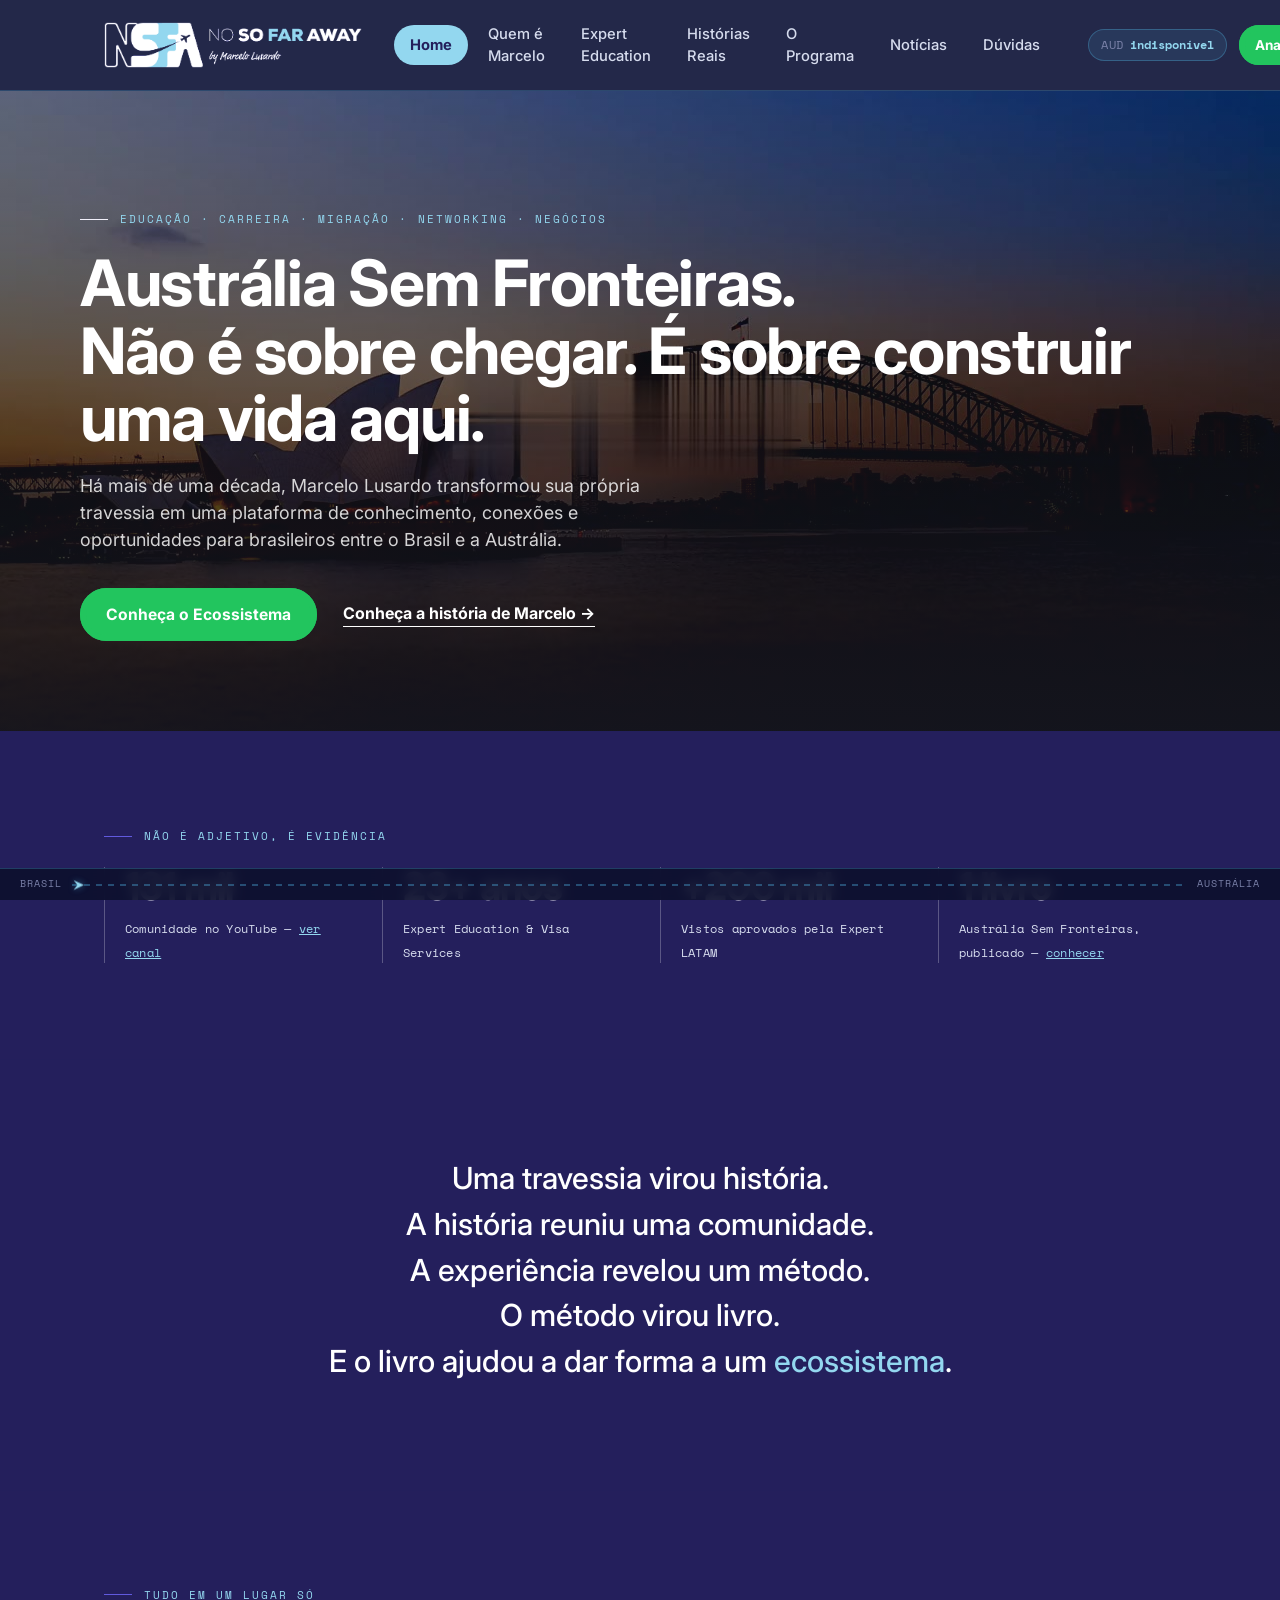
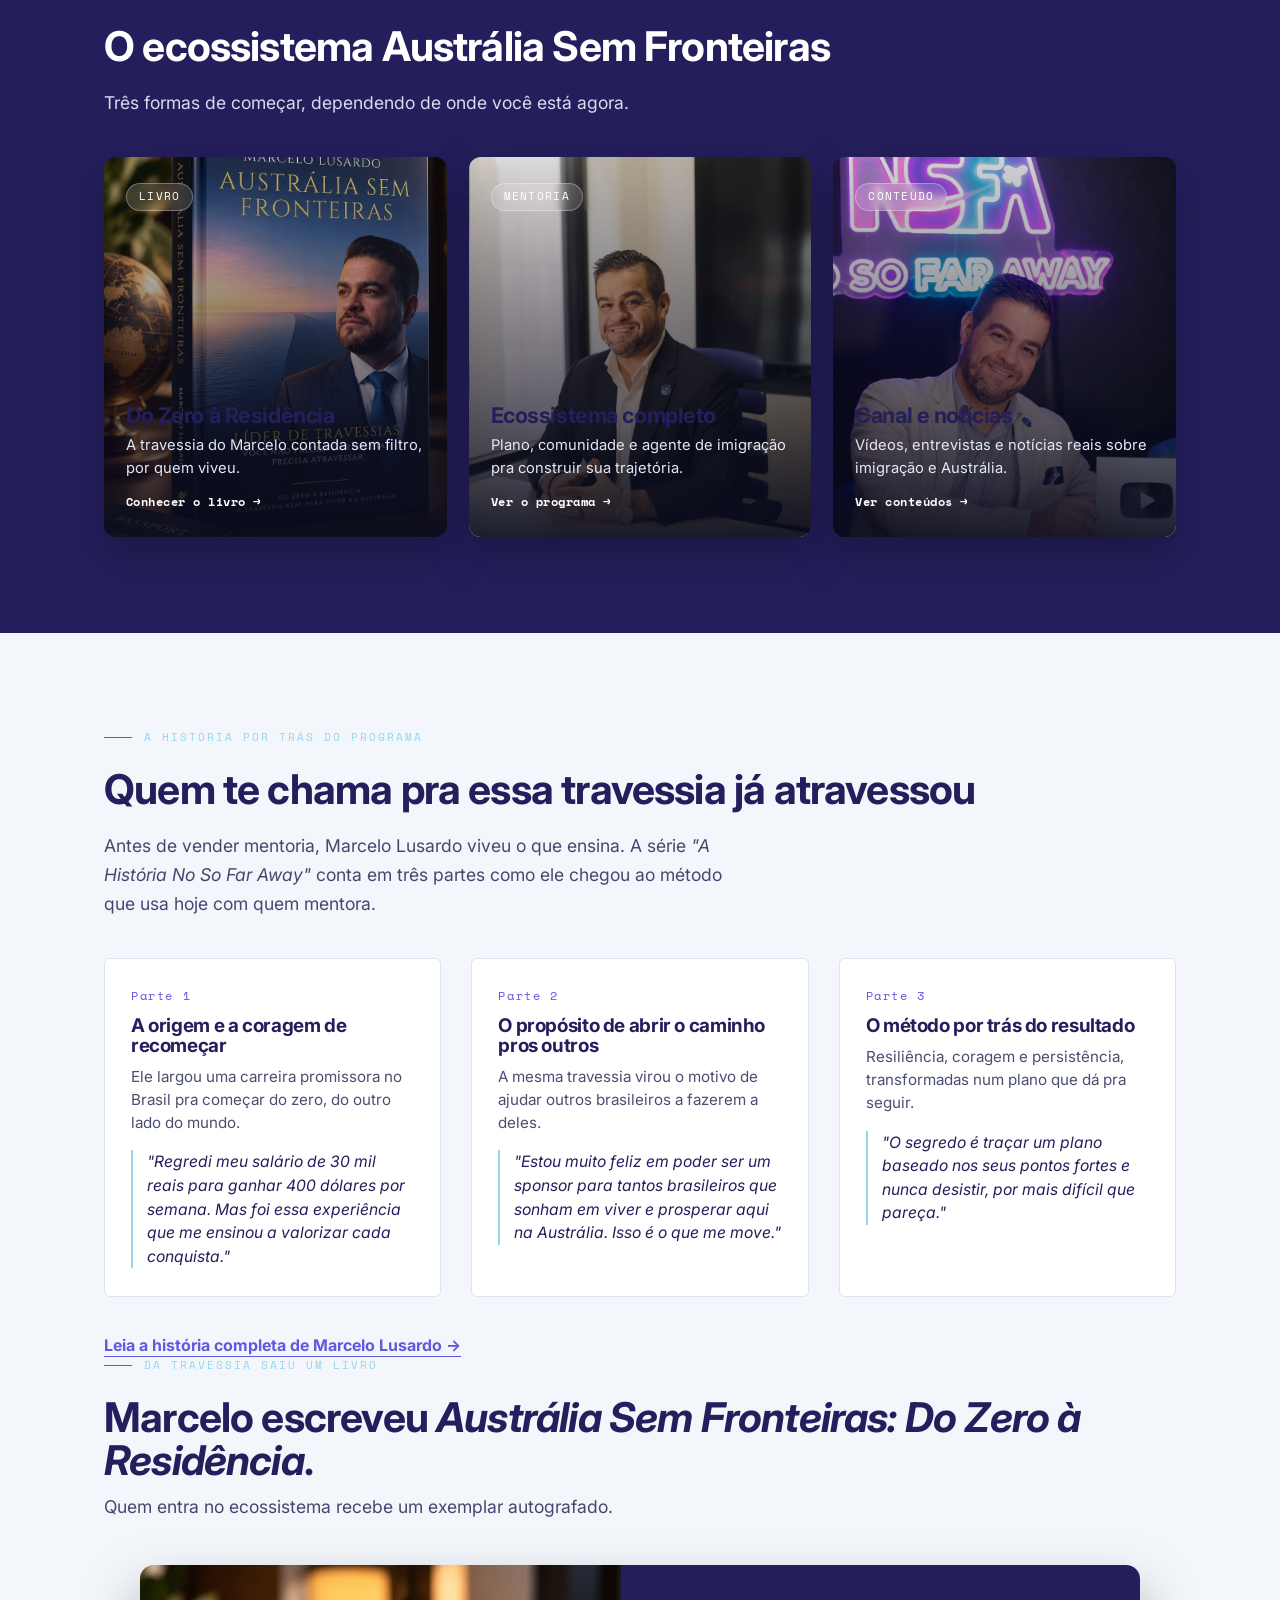
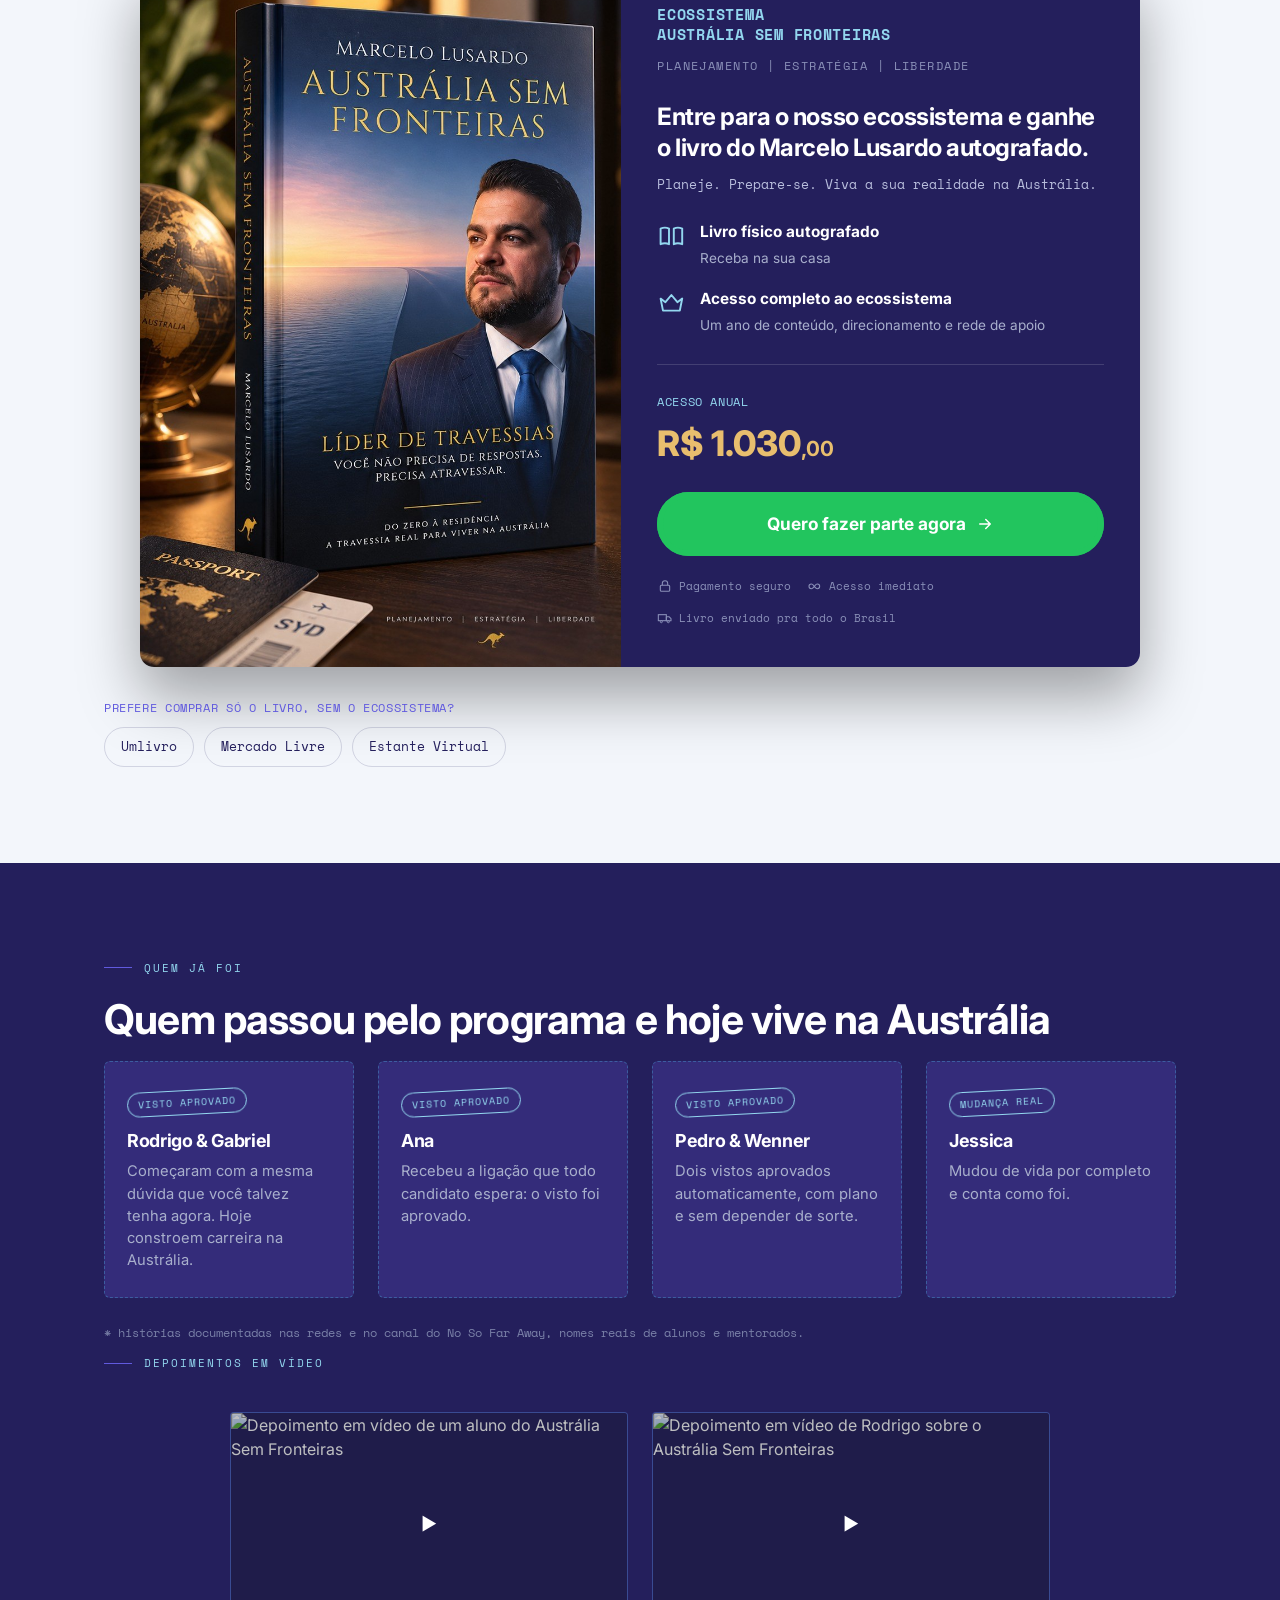
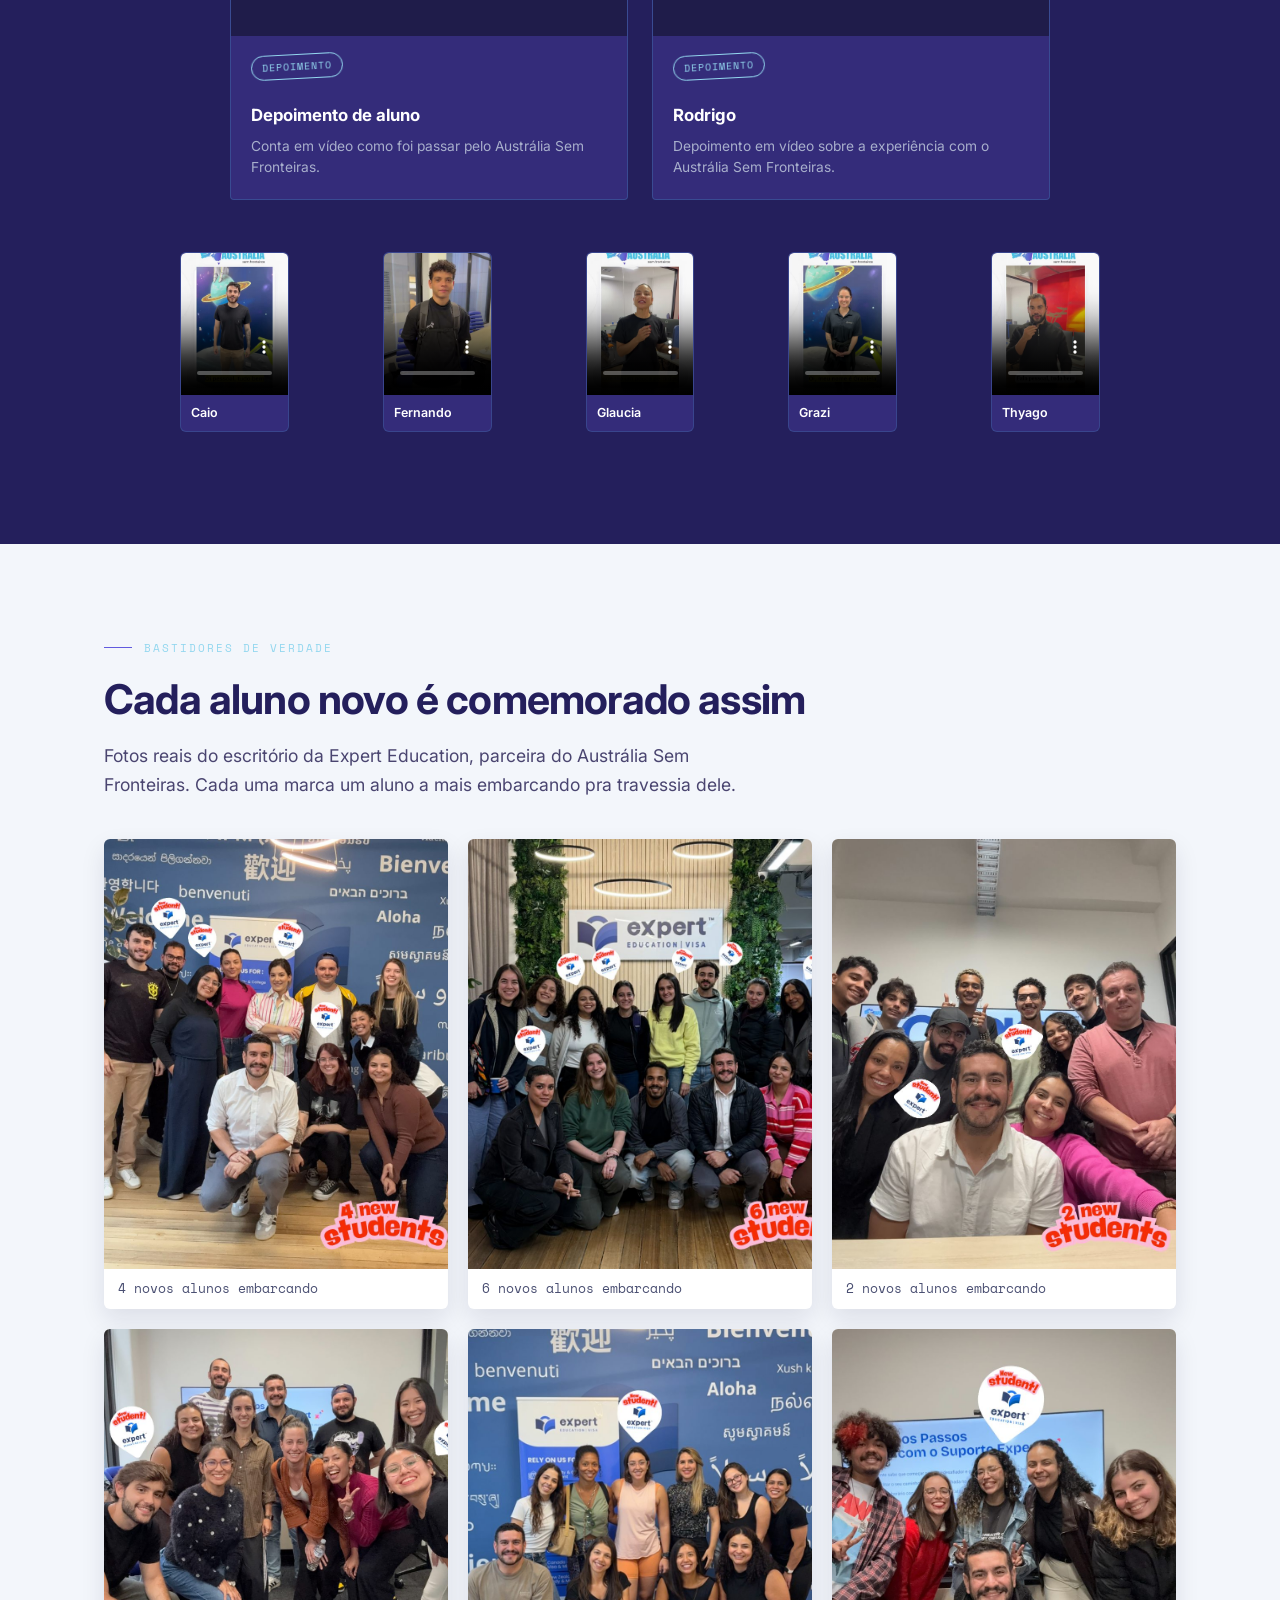
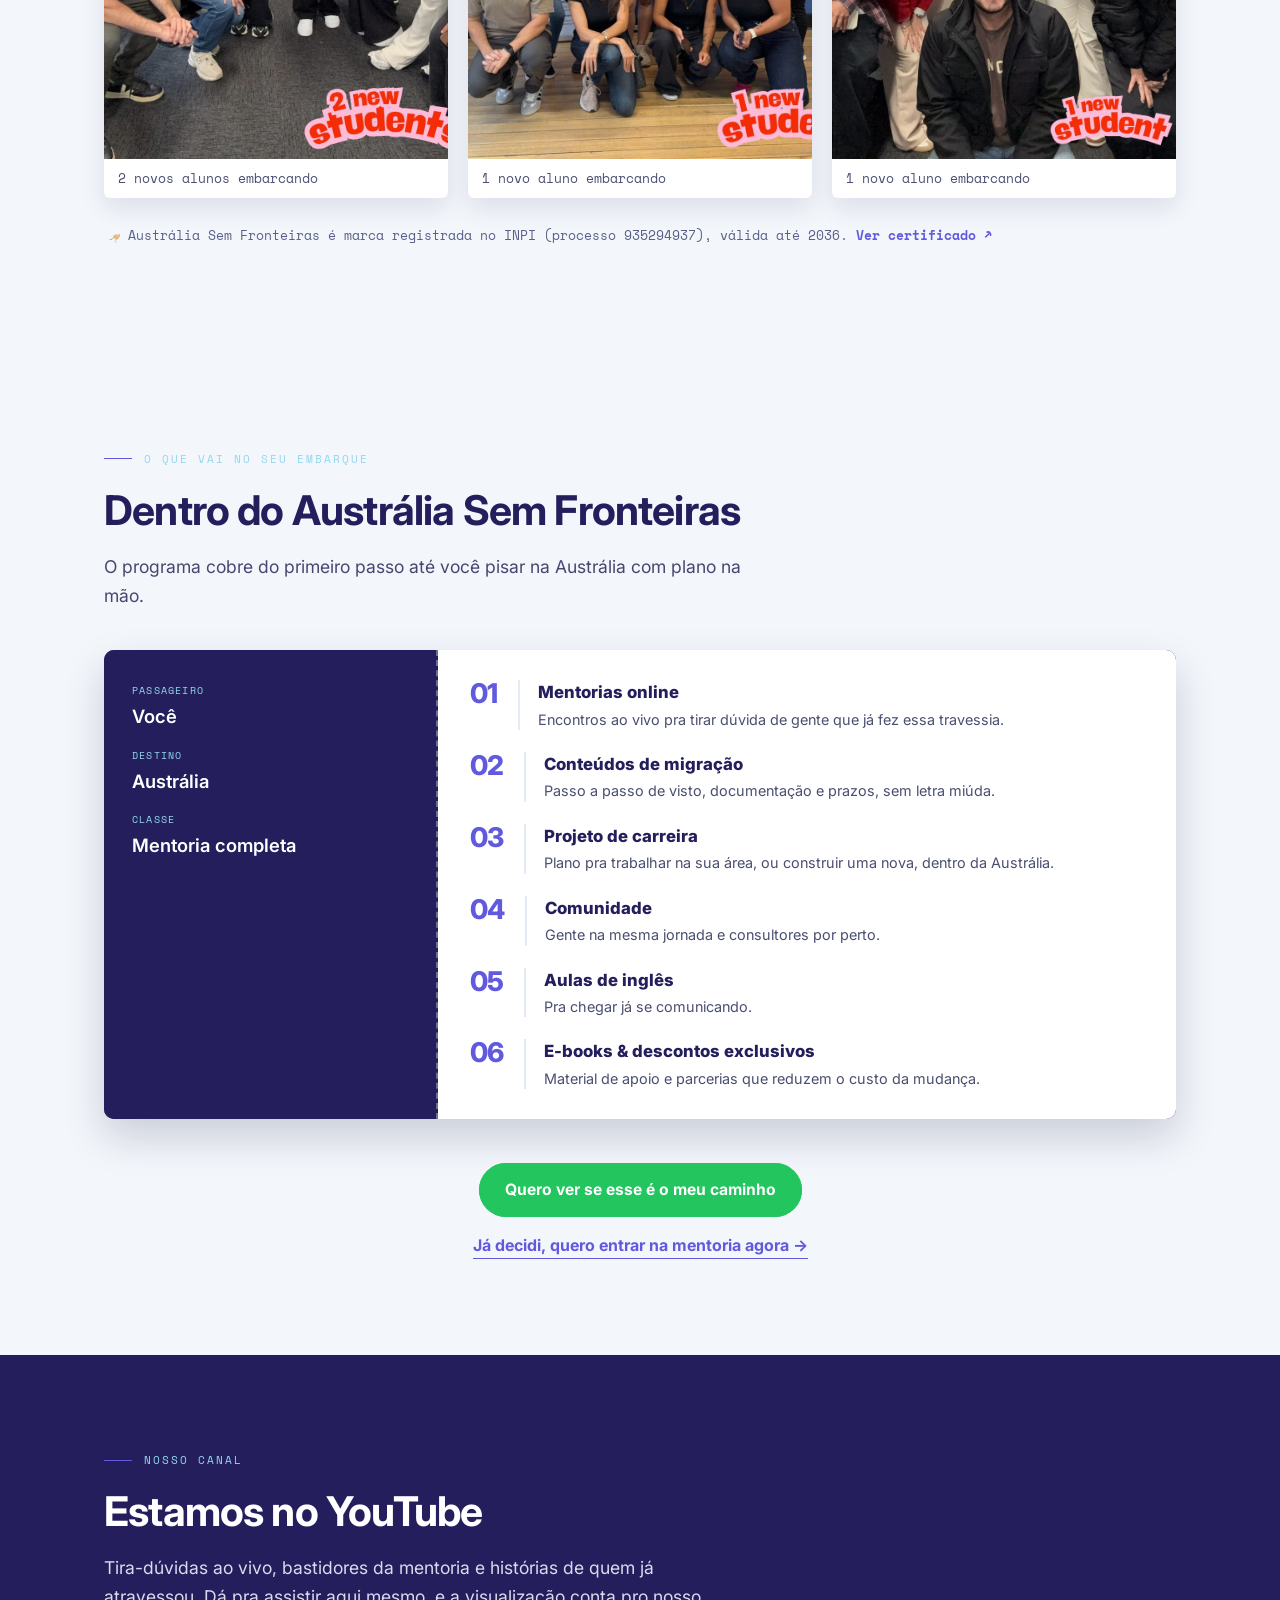
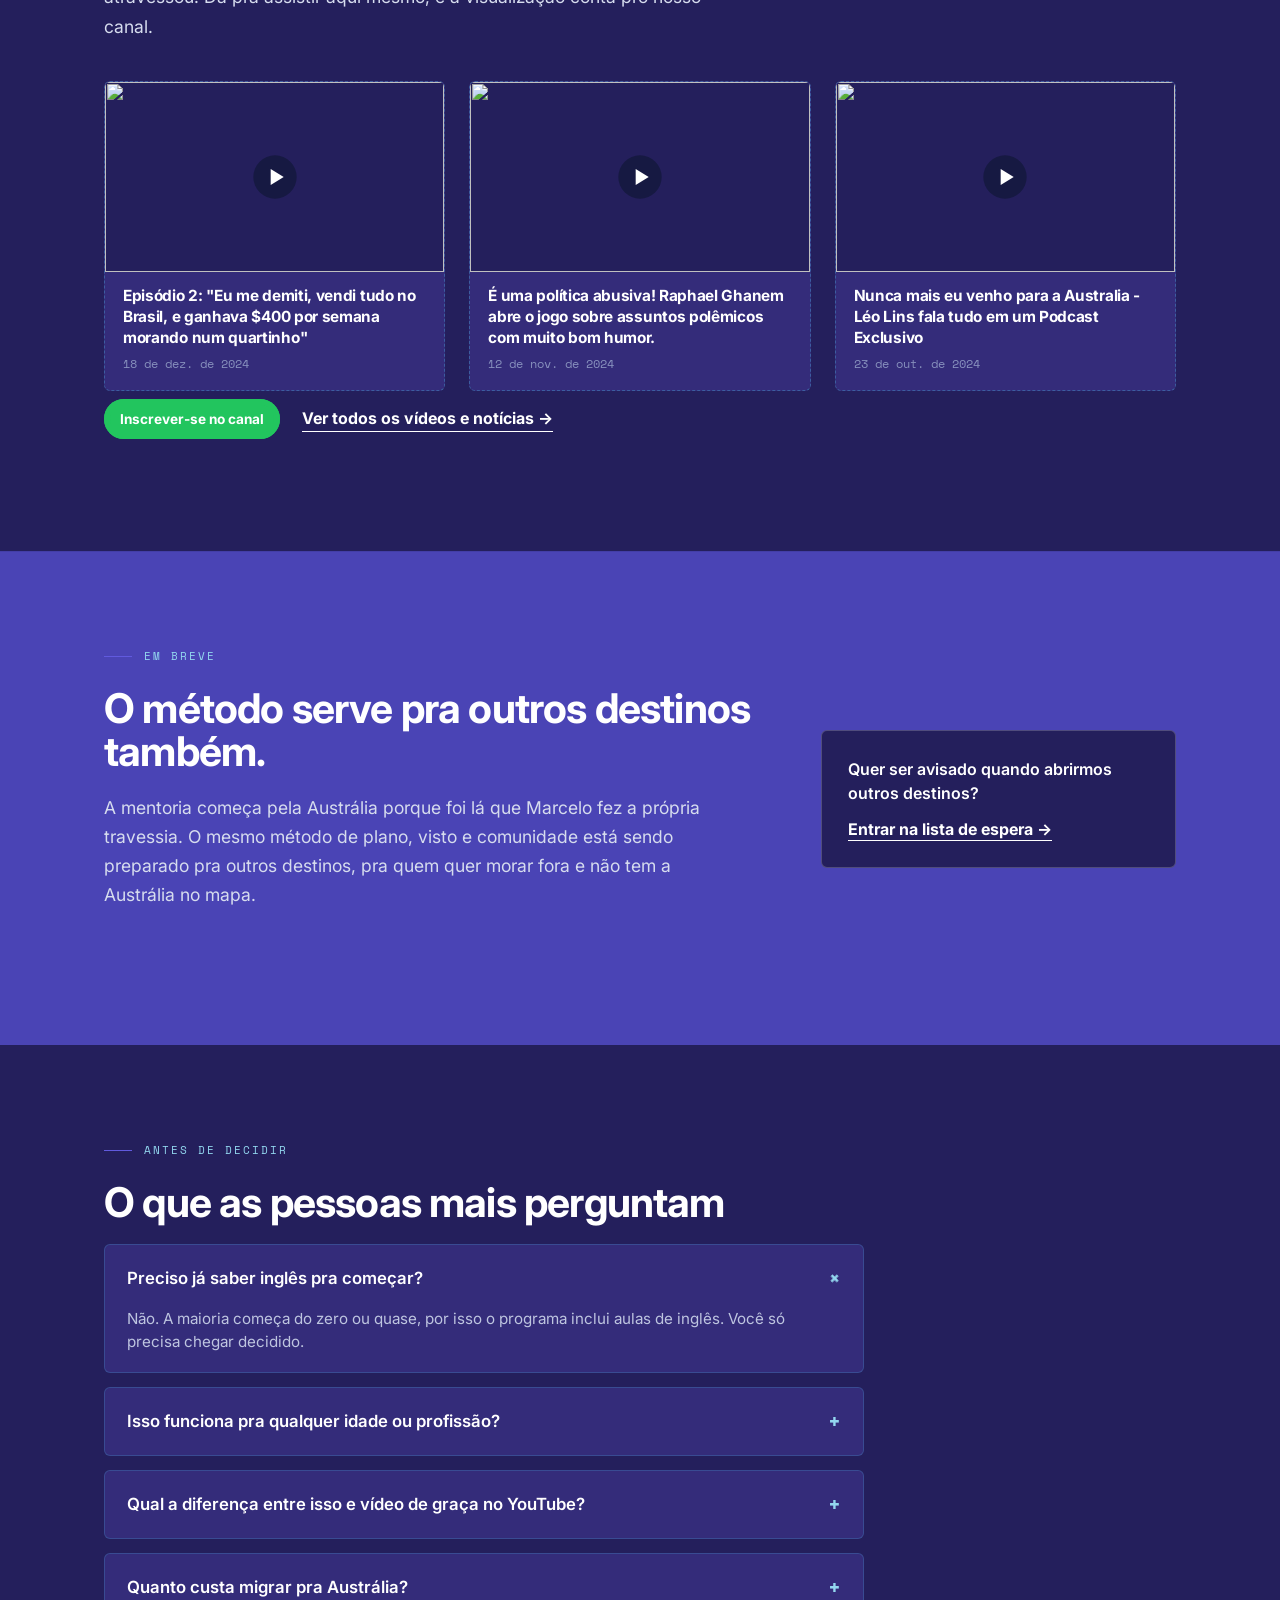
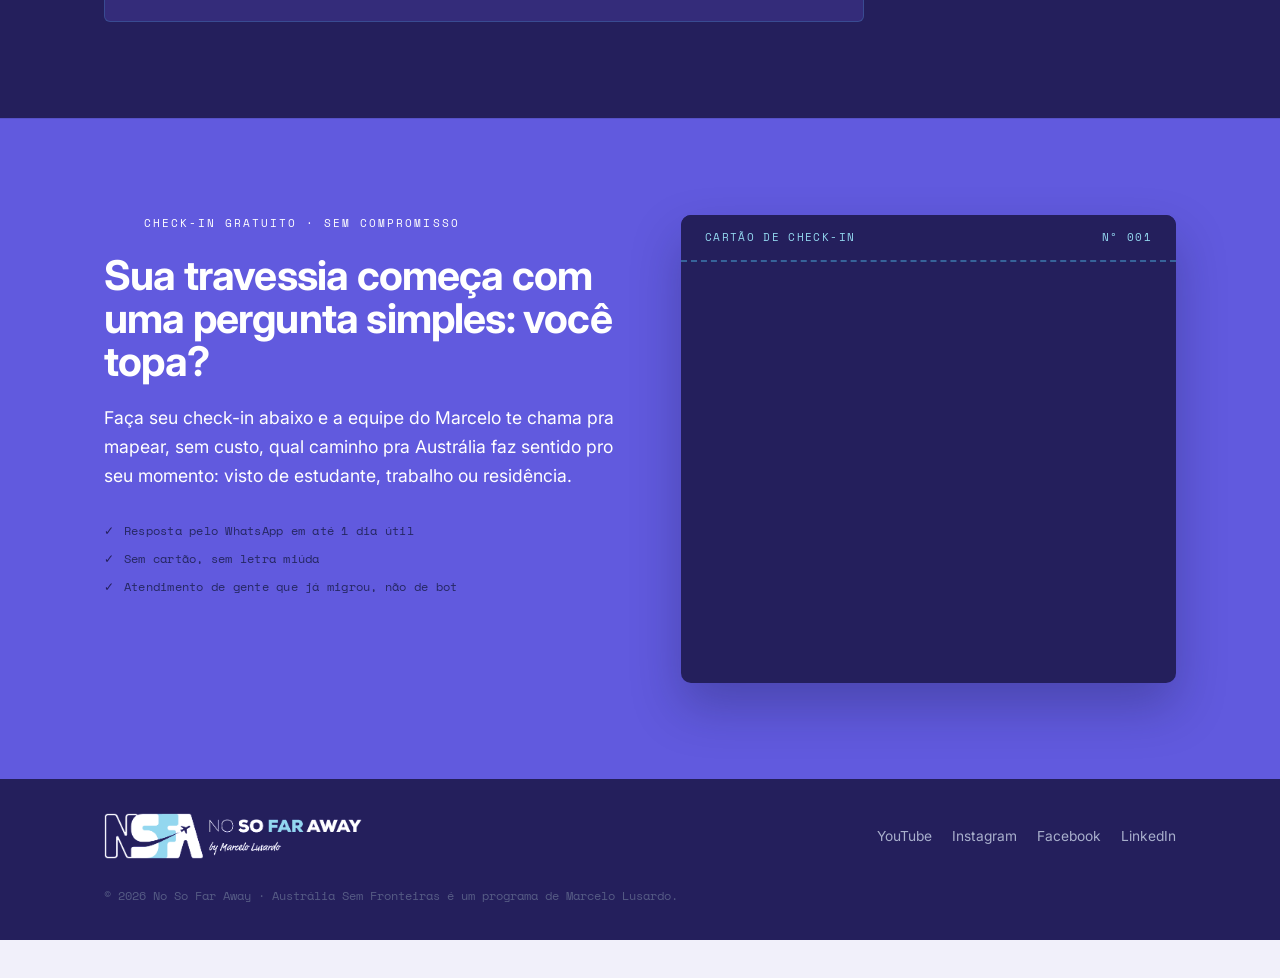
==== commit 1bebd1d3: "feat: Academia de Letras na LP + troca de destaque nos depoimentos - ecossistema-australia-blocks.ht" ====
--- a/new/index.html
+++ b/new/index.html
@@ -290,44 +290,36 @@
     </div>
     <p class="stamp-note">* histórias documentadas nas redes e no canal do No So Far Away, nomes reais de alunos e mentorados.</p>
 
-    <!-- Depoimentos em vídeo (pedido do João, 2026-10-01) — Rodrigo e
-         Gabriel Sedlak (entrevistas completas do canal, mesmo destaque
-         do LP/quem-é-marcelo.html) em destaque; os 7 menores abaixo: 2
-         vídeos do canal (YouTube, oEmbed 2026-10-01 — "Depoimento Aluno"
-         sem nome informado e "Depoimento Rodrigo", sem confirmação de
-         ser o mesmo Rodrigo em destaque, tratados à parte) e 5 vídeos
-         brutos de Arquivos/Depoimentos/ (Caio, Fernando, Glaucia, Grazi,
-         Thyago — nomes confirmados nos próprios vídeos, sem
-         sobrenome/visto documentado, por isso sem "VISTO APROVADO"). -->
+    <!-- Depoimentos em vídeo (pedido do João, 2026-10-01) — "Depoimento
+         Aluno" e "Depoimento Rodrigo" (YouTube, oEmbed 2026-10-01; sem
+         confirmação de ser o mesmo Rodrigo da entrevista completa,
+         removida daqui) agora são os destaques da seção, no lugar da
+         entrevista do Rodrigo e do Gabriel Sedlak (seguem em destaque só
+         em marcelo-lusardo.html). Os 5 vídeos brutos de
+         Arquivos/Depoimentos/ (Caio, Fernando, Glaucia, Grazi, Thyago —
+         nomes confirmados nos próprios vídeos, sem sobrenome/visto
+         documentado, por isso sem "VISTO APROVADO") continuam menores. -->
     <p class="eyebrow">Depoimentos em vídeo</p>
     <div class="lp-success-grid">
-      <a class="lp-success-card" href="https://youtu.be/GLYZwGIbIg0" target="_blank" rel="noopener">
-        <span class="lp-success-card__photo"><img src="https://i.ytimg.com/vi/GLYZwGIbIg0/hqdefault.jpg" alt="Rodrigo, aluno do Austrália Sem Fronteiras, em entrevista no canal" loading="lazy"><span class="lp-success-card__play" aria-hidden="true">▶</span></span>
+      <a class="lp-success-card" href="https://youtu.be/NR4Q-e1NBdQ" target="_blank" rel="noopener">
+        <span class="lp-success-card__photo"><img src="https://i.ytimg.com/vi/NR4Q-e1NBdQ/hqdefault.jpg" alt="Depoimento em vídeo de um aluno do Austrália Sem Fronteiras" loading="lazy"><span class="lp-success-card__play" aria-hidden="true">▶</span></span>
         <span class="lp-success-card__body">
-          <span class="stamp-tag">VISTO APROVADO</span>
+          <span class="stamp-tag">DEPOIMENTO</span>
+          <strong>Depoimento de aluno</strong>
+          <span class="lp-success-card__desc">Conta em vídeo como foi passar pelo Austrália Sem Fronteiras.</span>
+        </span>
+      </a>
+      <a class="lp-success-card" href="https://youtu.be/8wOmGrMWauY" target="_blank" rel="noopener">
+        <span class="lp-success-card__photo"><img src="https://i.ytimg.com/vi/8wOmGrMWauY/hqdefault.jpg" alt="Depoimento em vídeo de Rodrigo sobre o Austrália Sem Fronteiras" loading="lazy"><span class="lp-success-card__play" aria-hidden="true">▶</span></span>
+        <span class="lp-success-card__body">
+          <span class="stamp-tag">DEPOIMENTO</span>
           <strong>Rodrigo</strong>
-          <span class="lp-success-card__desc">Foi pra Austrália com a esposa e os filhos. Entrevista completa em 2 partes no canal.</span>
+          <span class="lp-success-card__desc">Depoimento em vídeo sobre a experiência com o Austrália Sem Fronteiras.</span>
         </span>
       </a>
-      <a class="lp-success-card" href="https://youtu.be/8yx90c75SLY" target="_blank" rel="noopener">
-        <span class="lp-success-card__photo"><img src="https://i.ytimg.com/vi/8yx90c75SLY/hqdefault.jpg" alt="Gabriel Sedlak, aluno do Austrália Sem Fronteiras, em entrevista no canal" loading="lazy"><span class="lp-success-card__play" aria-hidden="true">▶</span></span>
-        <span class="lp-success-card__body">
-          <span class="stamp-tag">VISTO APROVADO</span>
-          <strong>Gabriel Sedlak</strong>
-          <span class="lp-success-card__desc">De estudante a residente permanente na Austrália.</span>
-        </span>
-      </a>
     </div>
 
     <div class="lp-mini-grid">
-      <a class="lp-mini-card" href="https://youtu.be/NR4Q-e1NBdQ" target="_blank" rel="noopener">
-        <div class="lp-mini-card__media"><img src="https://i.ytimg.com/vi/NR4Q-e1NBdQ/hqdefault.jpg" alt="Depoimento em vídeo de um aluno do Austrália Sem Fronteiras" loading="lazy"><span class="lp-mini-card__play" aria-hidden="true">▶</span></div>
-        <span class="lp-mini-card__name">Depoimento de aluno</span>
-      </a>
-      <a class="lp-mini-card" href="https://youtu.be/8wOmGrMWauY" target="_blank" rel="noopener">
-        <div class="lp-mini-card__media"><img src="https://i.ytimg.com/vi/8wOmGrMWauY/hqdefault.jpg" alt="Depoimento em vídeo de Rodrigo sobre o Austrália Sem Fronteiras" loading="lazy"><span class="lp-mini-card__play" aria-hidden="true">▶</span></div>
-        <span class="lp-mini-card__name">Rodrigo</span>
-      </a>
       <figure class="lp-mini-card">
         <div class="lp-mini-card__media"><video controls preload="none" poster="../assets/img/depoimento-caio-poster.jpg" playsinline><source src="../assets/videos/depoimento-caio.mp4" type="video/mp4"></video></div>
         <figcaption class="lp-mini-card__name">Caio</figcaption>
--- a/assets/css/style.css
+++ b/assets/css/style.css
@@ -580,16 +580,28 @@
    2026-09-30: "pega 3 fotos de cada aleatória, depois a gente altera"). */
 .anos20-note{ font-size:.8rem; color:#7A81A8; font-style:italic; margin:20px 0 0; }
 
-/* foto+texto genérico pra crédito/certificação — landscape (3/2),
-   diferente de .mv-hero-photo/.lp-marcelo-photo que são portrait e
-   cortariam mal uma foto de sala/evento */
-.credential-grid{ display:grid; grid-template-columns:1fr 1fr; gap:48px; align-items:center; }
-.credential-photo{ margin:0; border-radius:10px; overflow:hidden; box-shadow:0 24px 50px rgba(0,0,0,.2); aspect-ratio:3/2; }
-.credential-photo img{ width:100%; height:100%; object-fit:cover; display:block; }
-/* slot vazio enquanto o material oficial não chega (ver .anos20-note) */
-.credential-photo--empty{ display:flex; align-items:center; justify-content:center; background:var(--paper); border:2px dashed #C7CCE4; box-shadow:none; }
-.credential-photo--empty span{ color:#7A81A8; font-size:.9rem; font-style:italic; }
-@media (max-width:900px){ .credential-grid{ grid-template-columns:1fr; } }
+/* carrossel dos certificados de coaching do Marcelo (pedido do João,
+   2026-10-01: "jogue os certificados... como se fosse cards passando") —
+   faixa full-bleed (fora do .wrap) com os cards duplicados 1x na própria
+   marcação (ver HTML) pra looping contínuo sem JS: anima -50% da track. */
+.cert-marquee{ overflow:hidden; margin-top:40px; -webkit-mask-image:linear-gradient(90deg,transparent,#000 5%,#000 95%,transparent); mask-image:linear-gradient(90deg,transparent,#000 5%,#000 95%,transparent); }
+.cert-marquee__track{ display:flex; width:max-content; gap:28px; padding:4px 0; animation:cert-scroll 38s linear infinite; }
+.cert-marquee:hover .cert-marquee__track{ animation-play-state:paused; }
+.cert-marquee__track img{ height:220px; width:auto; border-radius:8px; box-shadow:0 14px 30px rgba(0,0,0,.18); flex-shrink:0; }
+@keyframes cert-scroll{ from{ transform:translateX(0); } to{ transform:translateX(-50%); } }
+@media (max-width:640px){ .cert-marquee__track img{ height:150px; } }
+
+/* títulos das academias de letras (pedido do João, 2026-10-01) — 3
+   imagens com proporções bem diferentes (carta em retrato, certificados
+   em paisagem); sem cortar nada (são documentos oficiais), cada uma
+   mantém a proporção natural na coluna. */
+.letras-grid{ display:grid; grid-template-columns:repeat(3,1fr); gap:28px; margin:40px auto 0; max-width:1000px; align-items:start; }
+.letras-card{ margin:0; }
+.letras-card img{ width:100%; height:auto; border-radius:8px; box-shadow:0 14px 30px rgba(0,0,0,.18); display:block; }
+.letras-card figcaption{ margin-top:12px; display:flex; flex-direction:column; gap:4px; }
+.letras-card figcaption strong{ font-family:var(--font-display); font-size:.95rem; color:var(--ink); }
+.letras-card figcaption span{ font-size:.78rem; color:#6E76A0; }
+@media (max-width:900px){ .letras-grid{ grid-template-columns:1fr; max-width:420px; } }
 
 /* hero "Quem é Marcelo" — foto real (sem texto desenhado nela) + badge
    real em HTML/CSS por cima, texto todo indexável pelo Google. */
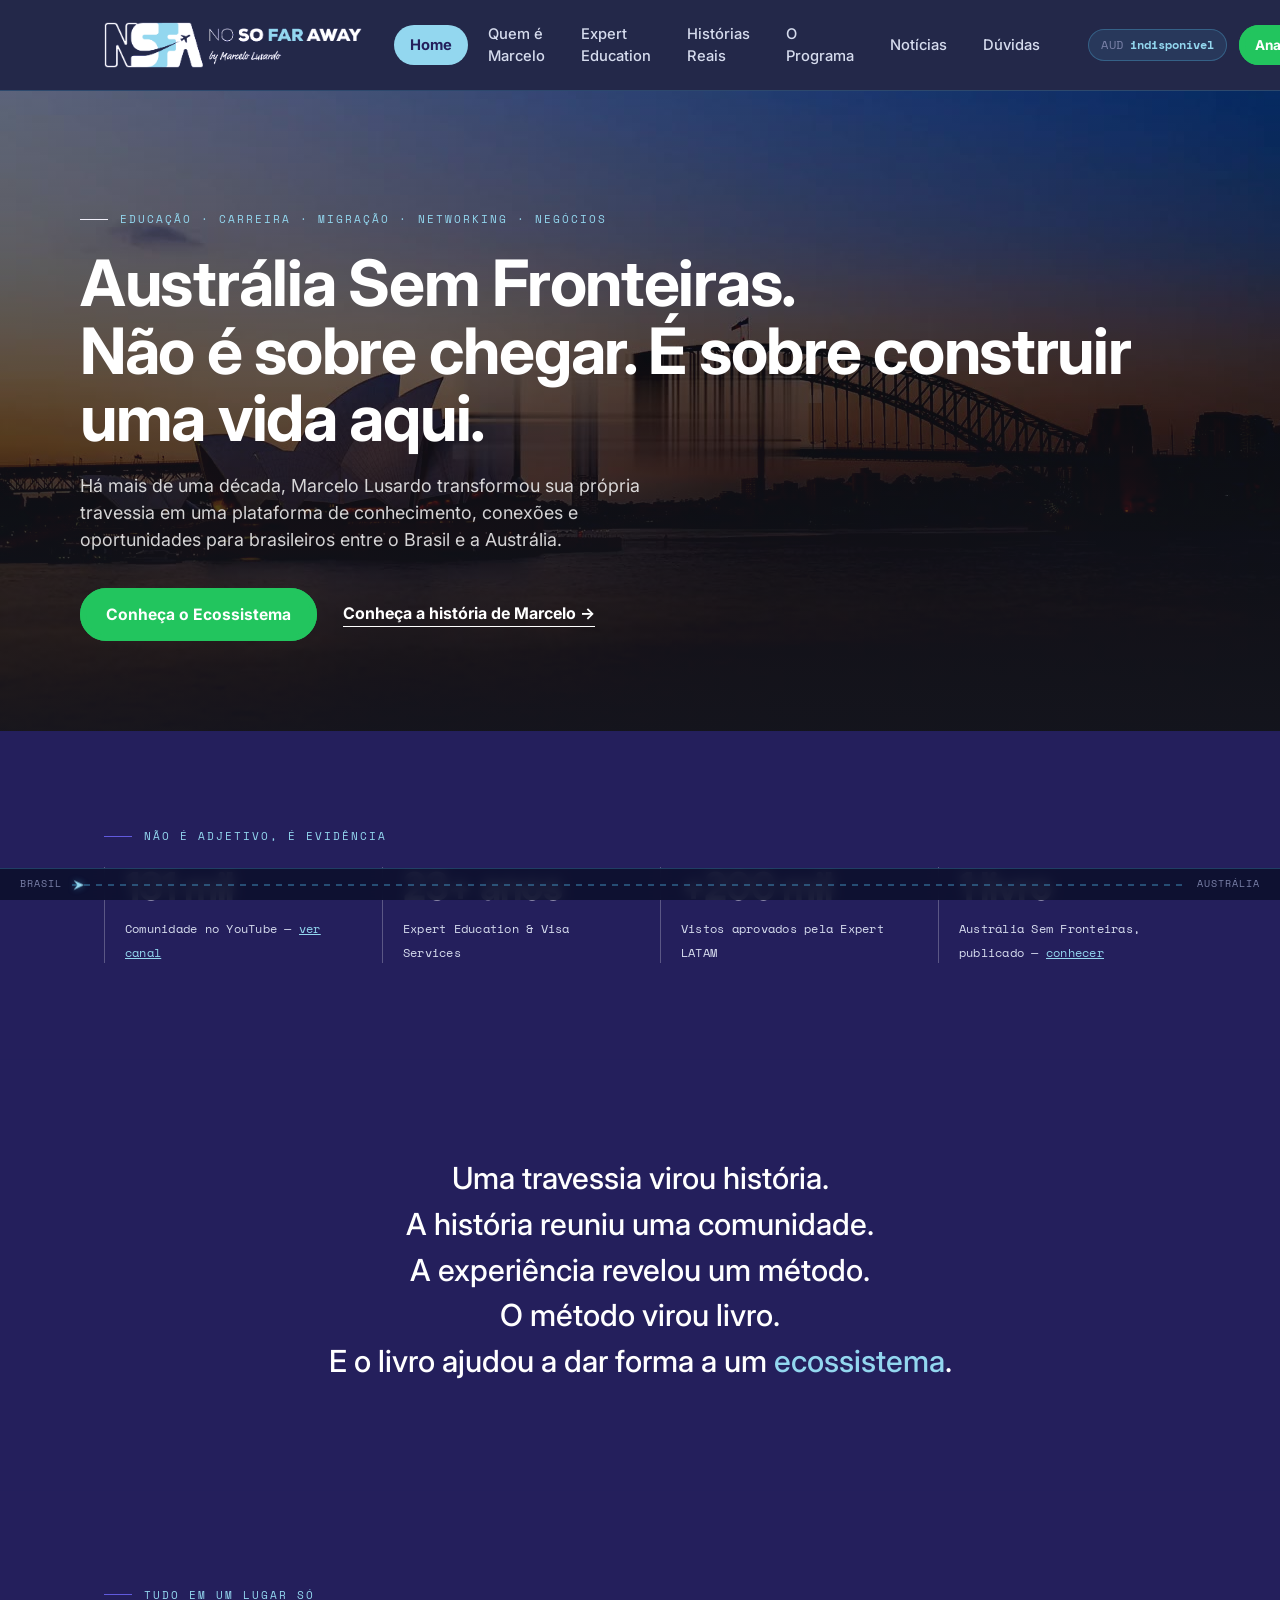
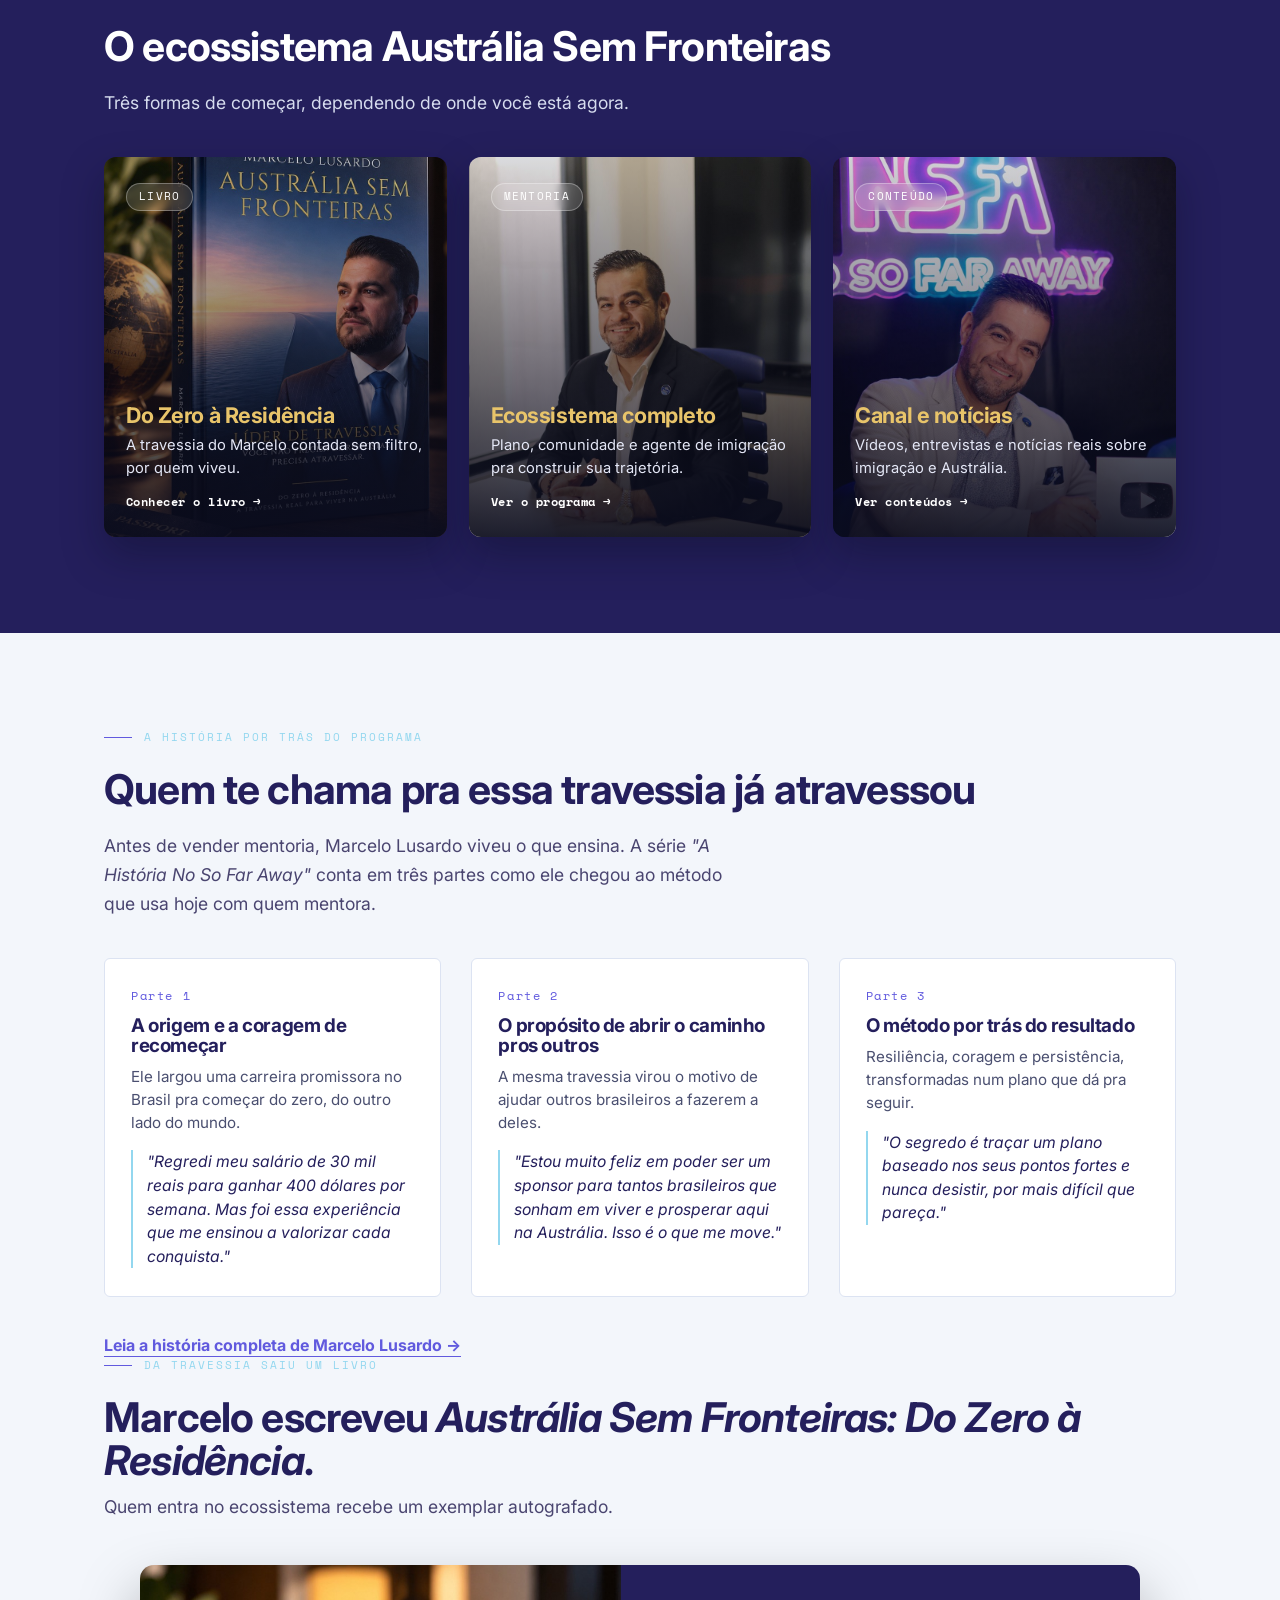
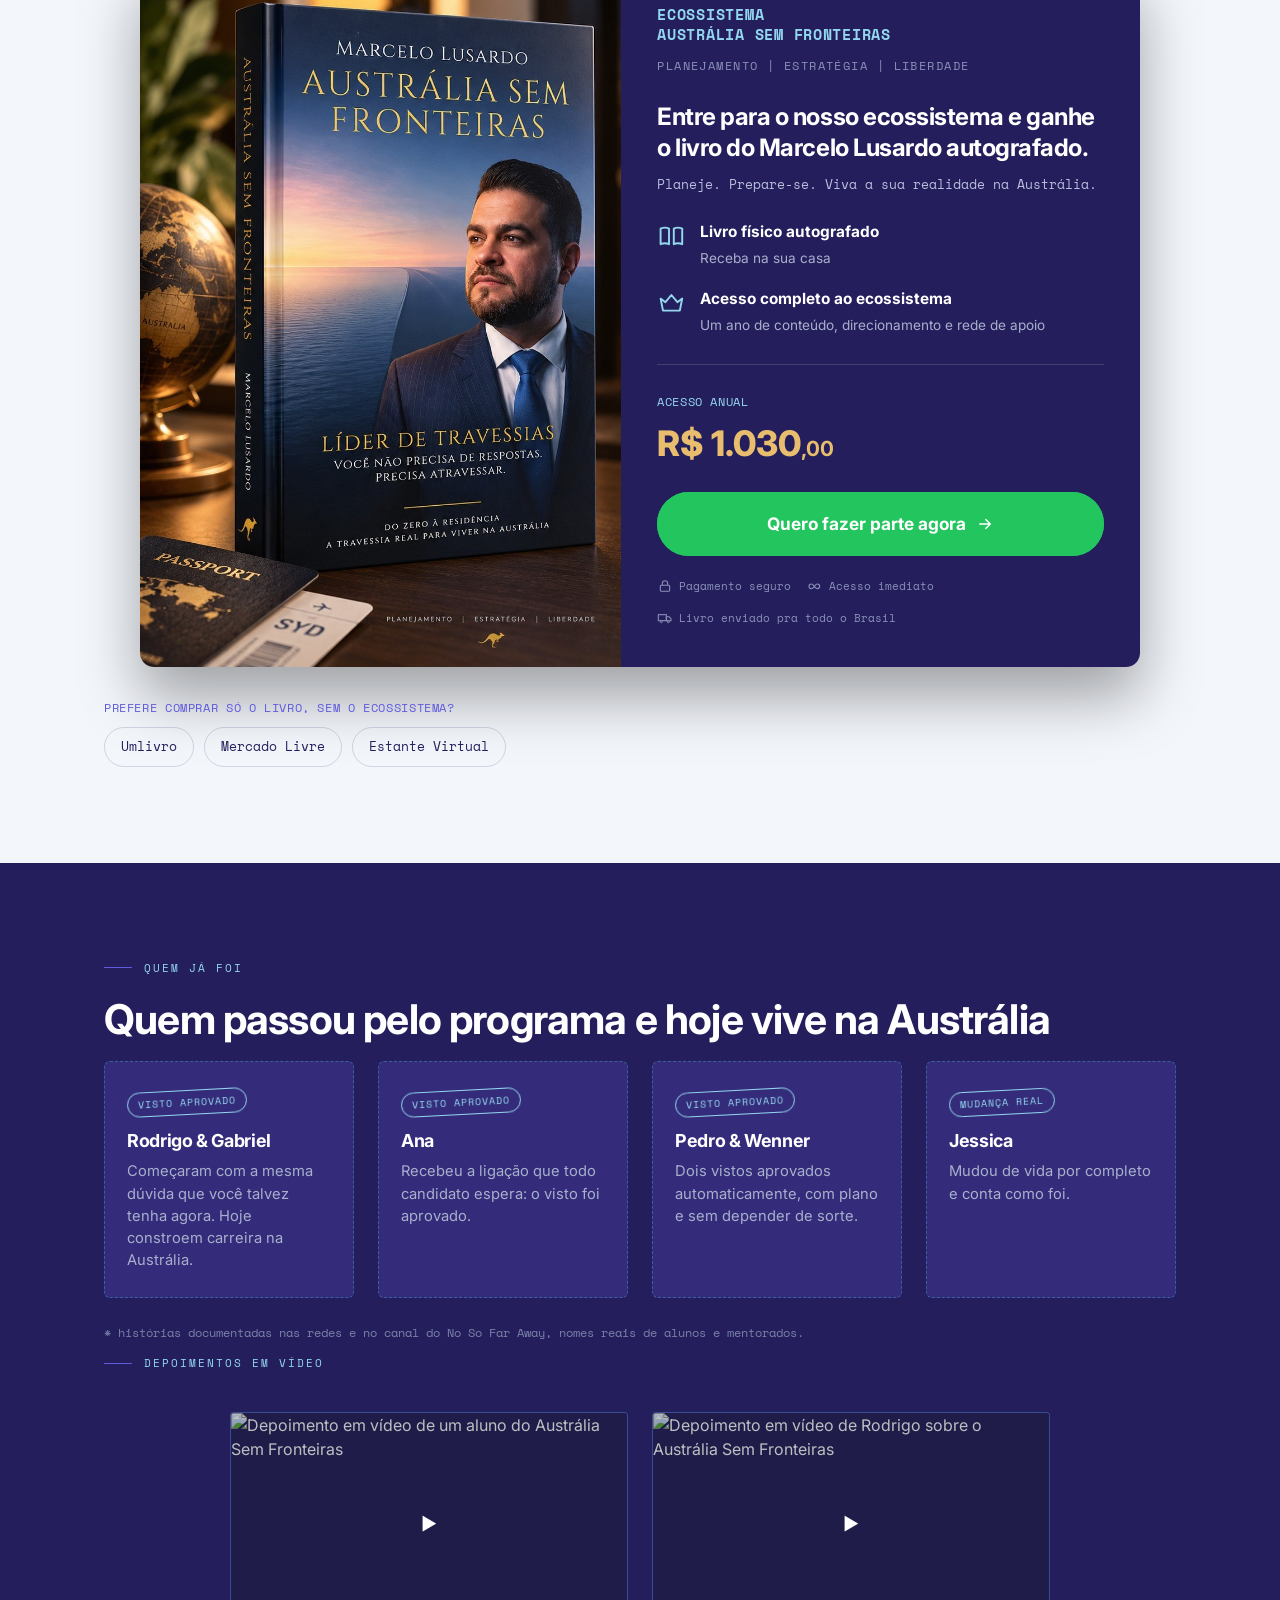
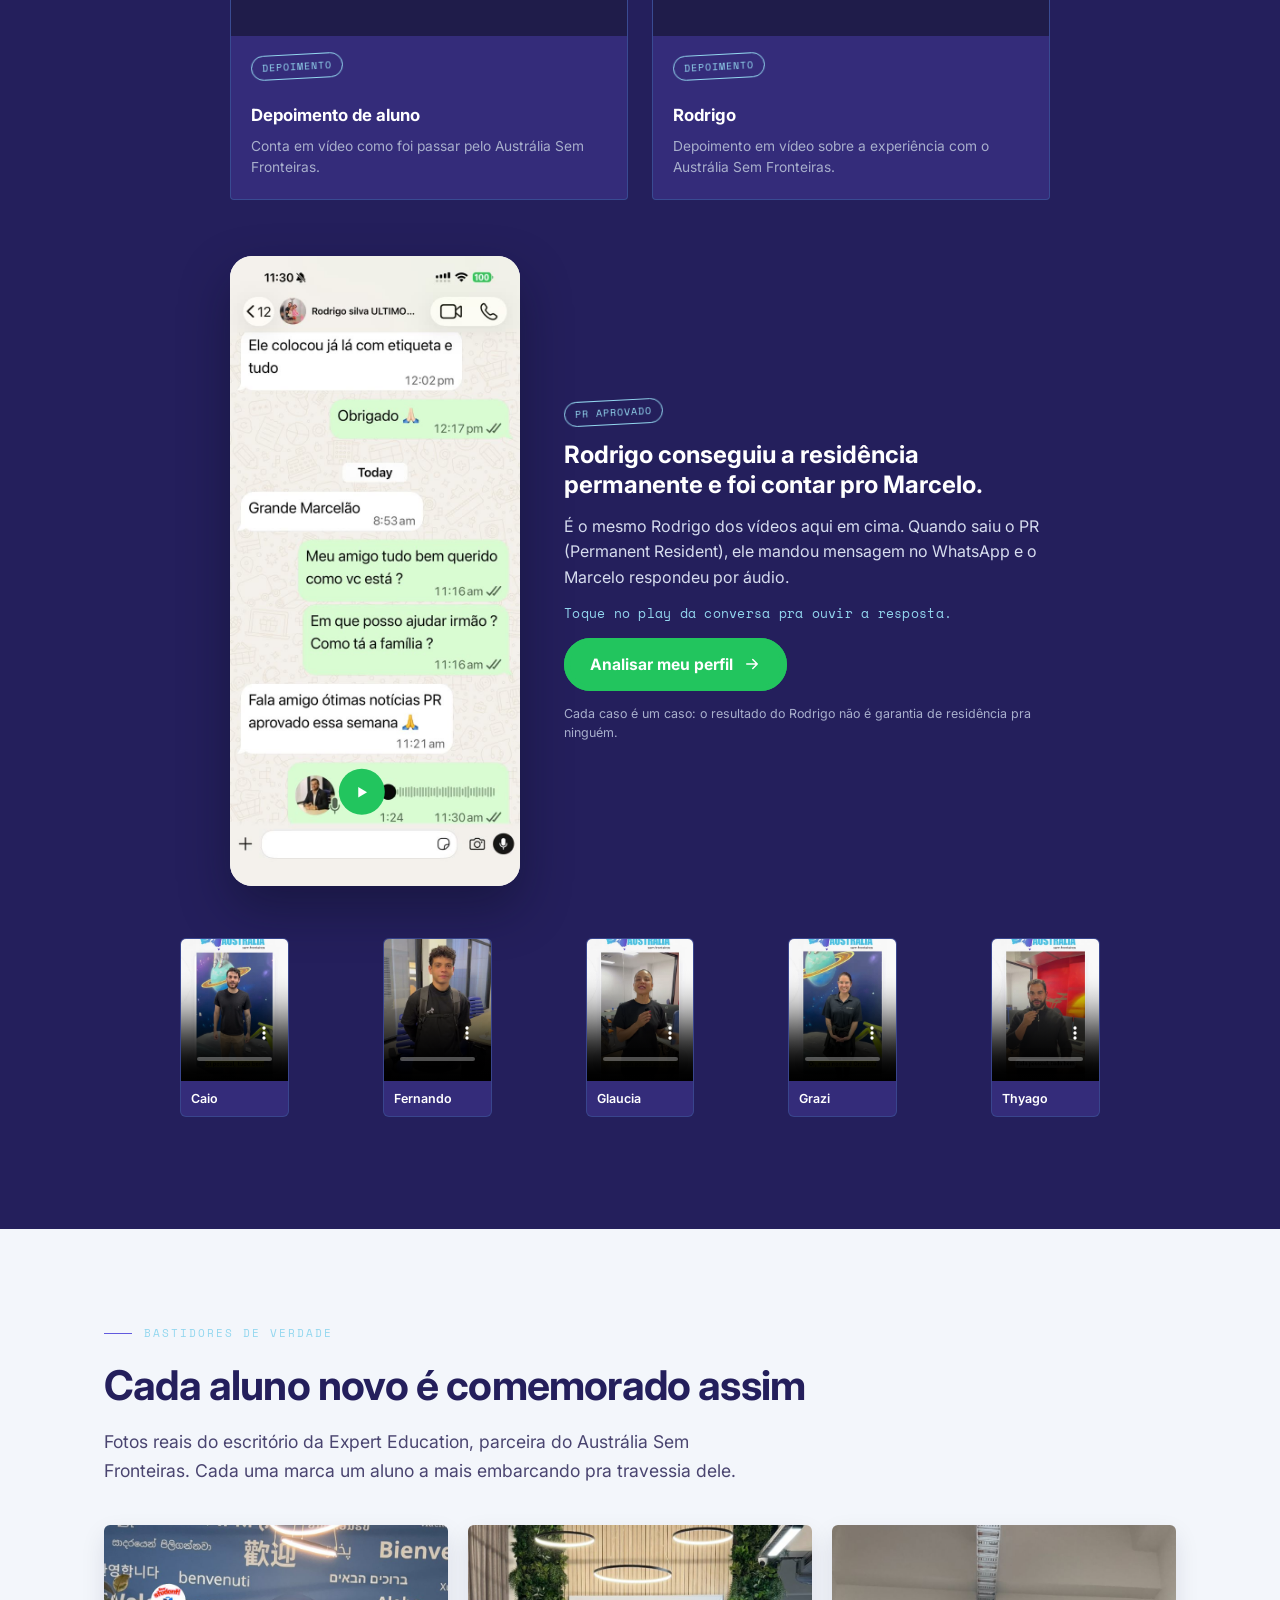
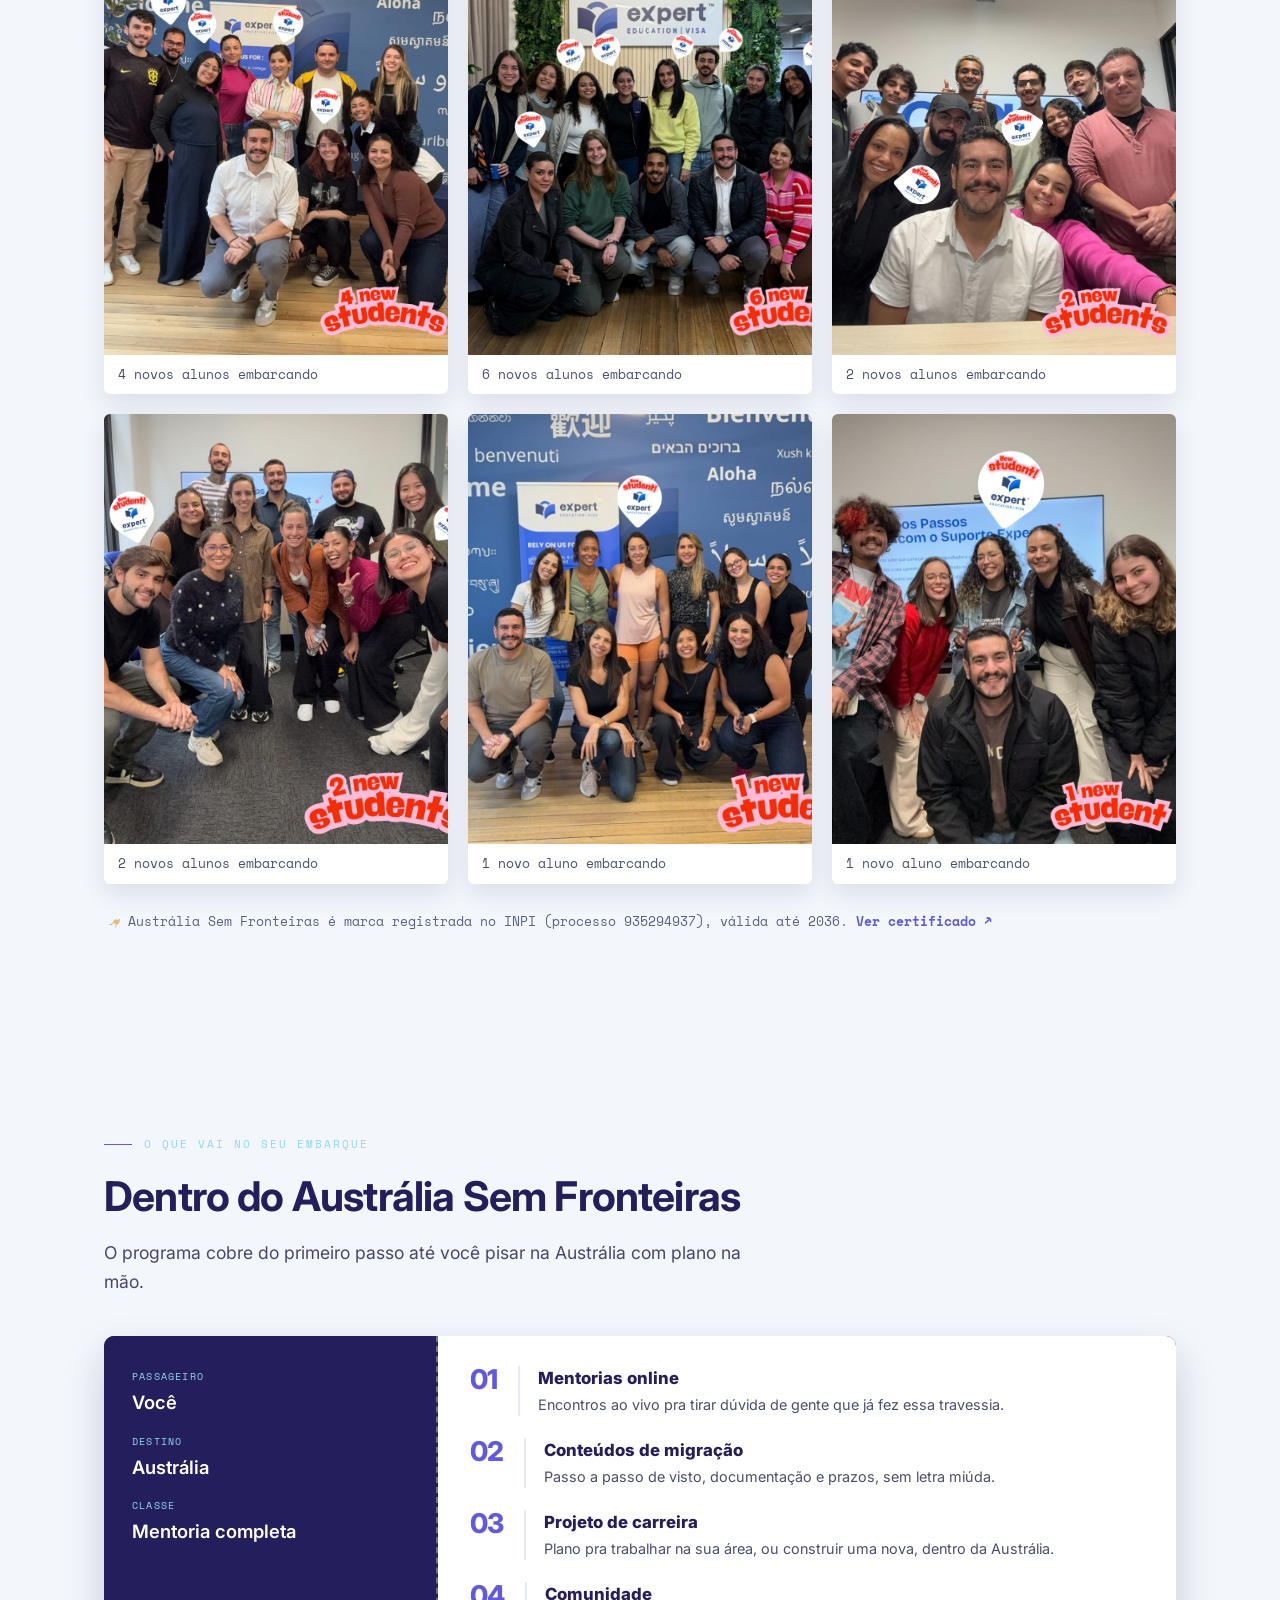
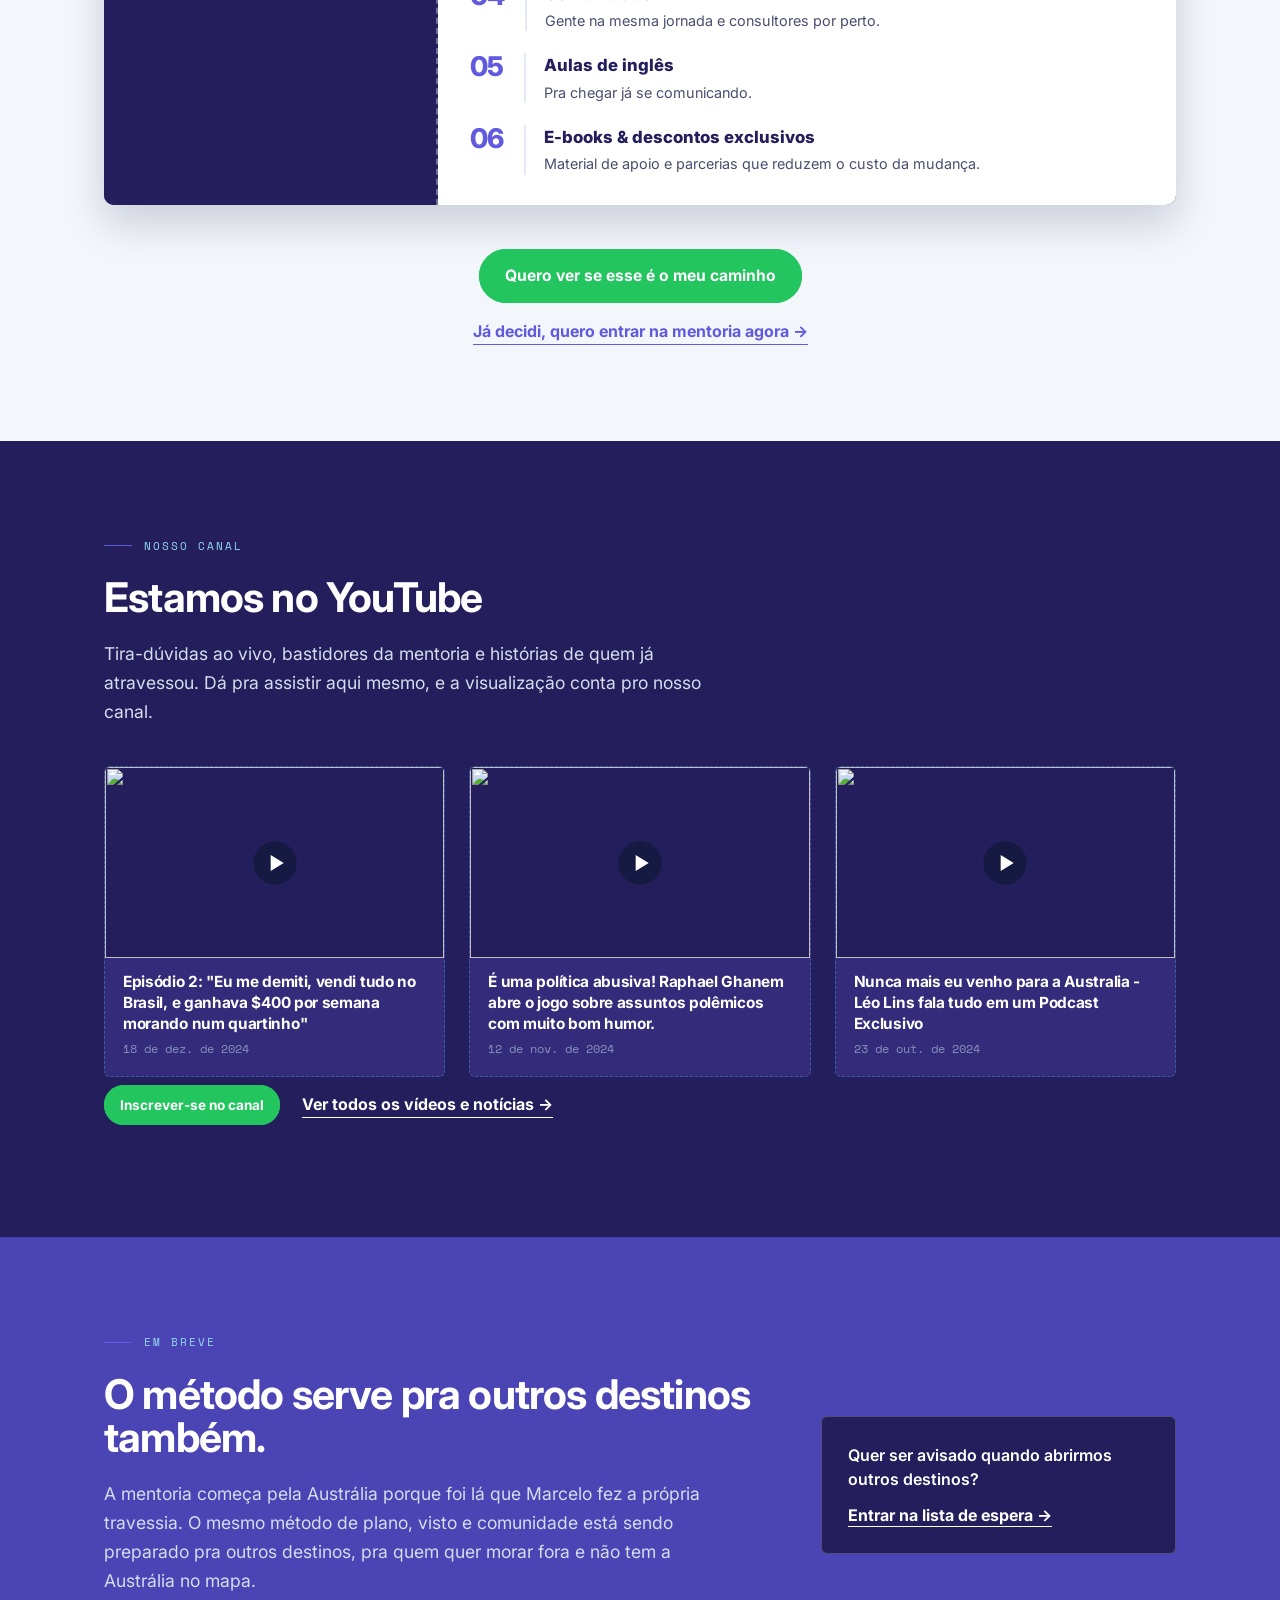
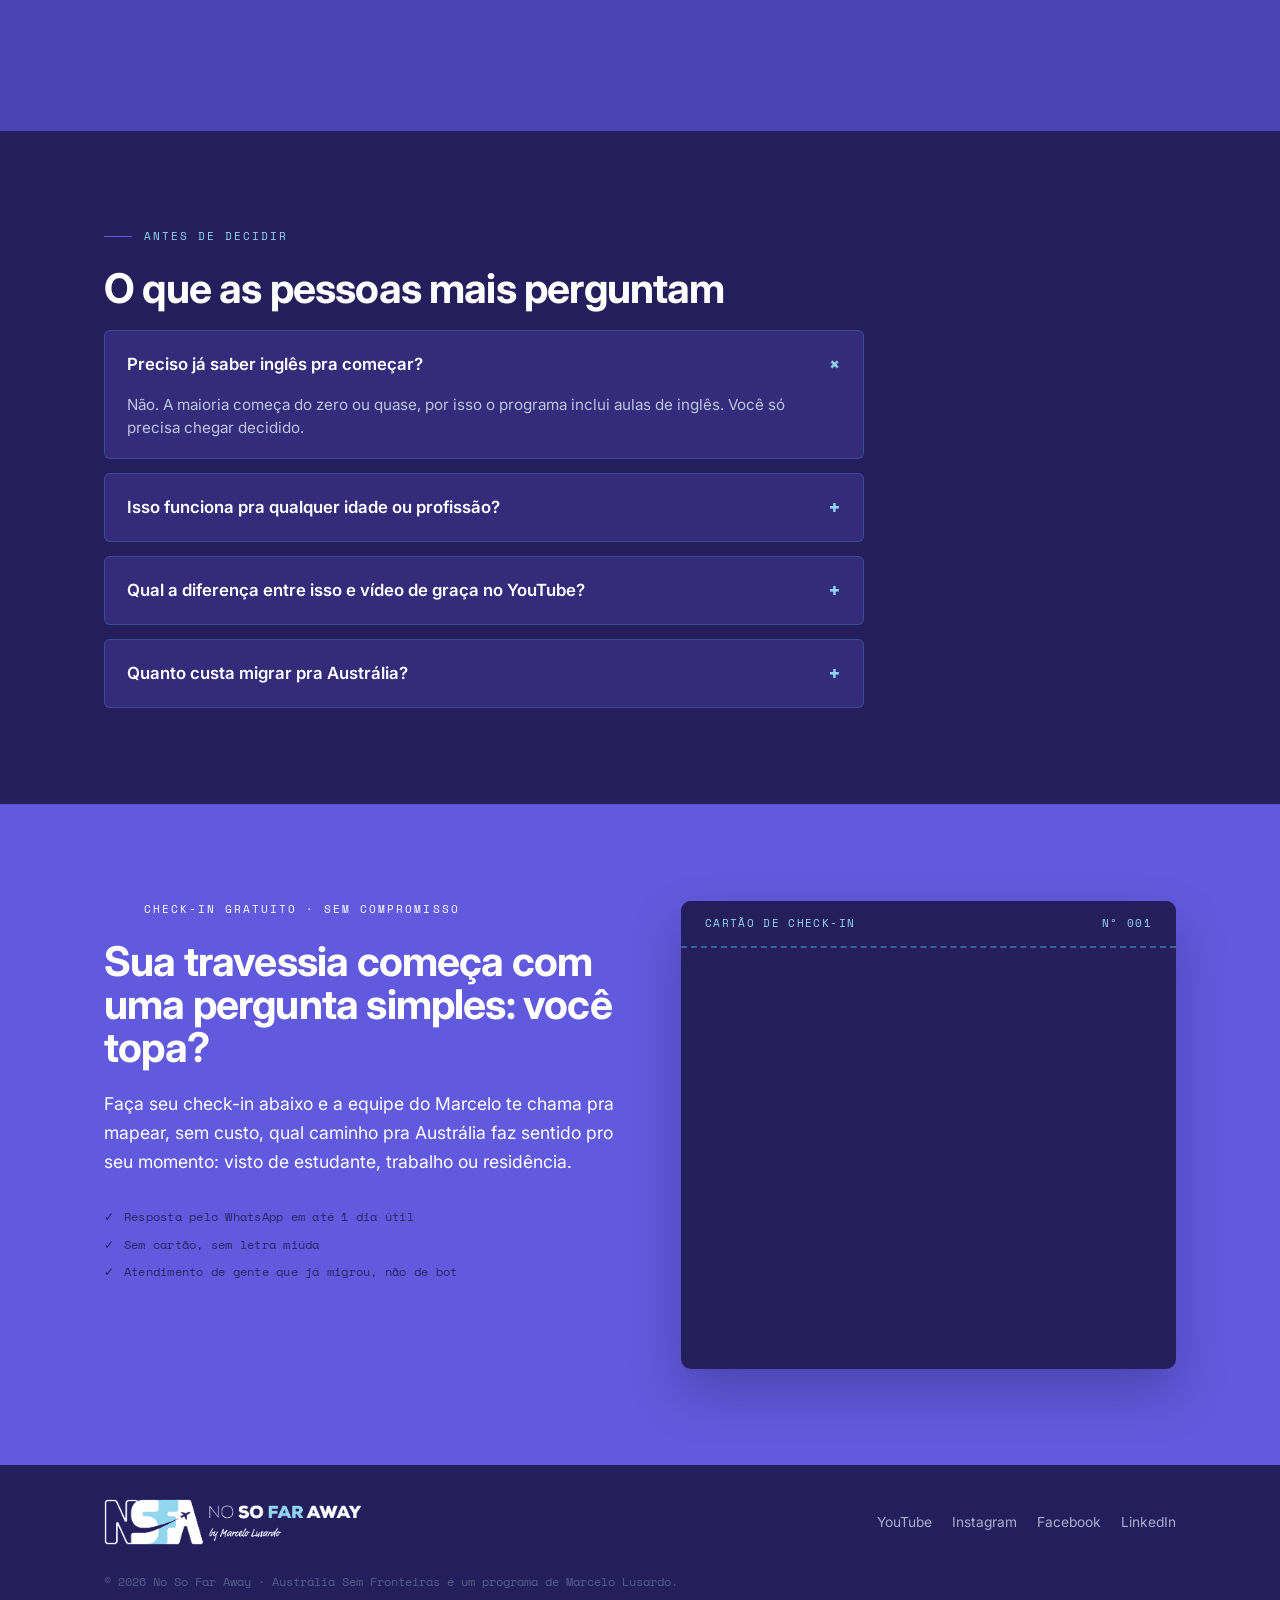
==== commit 6e8ca2a4: "feat: historia do PR do Rodrigo nos depoimentos (print + audio do Marcelo + CTA) Print da conversa d" ====
--- a/new/index.html
+++ b/new/index.html
@@ -5,12 +5,87 @@
 <meta name="viewport" content="width=device-width, initial-scale=1.0">
 <title>Austrália Sem Fronteiras: Mentoria de Intercâmbio e Migração | No So Far Away</title>
 <meta name="description" content="Marcelo Lusardo te leva da dúvida ao visto aprovado: mentoria, comunidade e plano real pra estudar, trabalhar e viver na Austrália.">
+<!-- NOTA (2026-10-01): URL de protótipo/aprovação, não o domínio final
+     (migra pra WordPress depois) — noindex até lá pra não competir com
+     o site final no Google. Tirar este meta e o canonical abaixo (trocar
+     pela URL definitiva) na migração. -->
+<meta name="robots" content="noindex, nofollow">
+<link rel="canonical" href="https://jgdini.github.io/nosofaraway/new/index.html">
+<meta property="og:type" content="website">
+<meta property="og:locale" content="pt_BR">
+<meta property="og:site_name" content="No So Far Away">
+<meta property="og:title" content="Austrália Sem Fronteiras: Mentoria de Intercâmbio e Migração">
+<meta property="og:description" content="Marcelo Lusardo te leva da dúvida ao visto aprovado: mentoria, comunidade e plano real pra estudar, trabalhar e viver na Austrália.">
+<meta property="og:image" content="https://jgdini.github.io/nosofaraway/assets/img/australia-hero.jpg">
+<meta property="og:url" content="https://jgdini.github.io/nosofaraway/new/index.html">
+<meta name="twitter:card" content="summary_large_image">
+<meta name="twitter:title" content="Austrália Sem Fronteiras: Mentoria de Intercâmbio e Migração">
+<meta name="twitter:description" content="Marcelo Lusardo te leva da dúvida ao visto aprovado: mentoria, comunidade e plano real pra estudar, trabalhar e viver na Austrália.">
+<meta name="twitter:image" content="https://jgdini.github.io/nosofaraway/assets/img/australia-hero.jpg">
 <link rel="preconnect" href="https://fonts.googleapis.com">
 <link rel="preconnect" href="https://fonts.gstatic.com" crossorigin>
 <link href="https://fonts.googleapis.com/css2?family=Inter:ital,wght@0,400;0,500;0,600;0,700;0,800;1,400;1,500;1,600&family=Space+Mono:wght@400;700&display=swap" rel="stylesheet">
 <link rel="stylesheet" href="../assets/css/style.css">
 <link rel="stylesheet" href="../assets/css/style-v2.css">
 <link rel="stylesheet" href="../assets/css/style-v2-brand.css">
+<script type="application/ld+json">
+{
+  "@context": "https://schema.org",
+  "@type": "Organization",
+  "name": "Austrália Sem Fronteiras",
+  "alternateName": "No So Far Away",
+  "url": "https://jgdini.github.io/nosofaraway/new/index.html",
+  "logo": "https://jgdini.github.io/nosofaraway/assets/img/logo-nsfa.png",
+  "founder": {
+    "@type": "Person",
+    "name": "Flávio Marcelo Lusardo Velazco",
+    "alternateName": "Marcelo Lusardo"
+  },
+  "sameAs": [
+    "https://www.youtube.com/@nsfa_br"
+  ]
+}
+</script>
+<script type="application/ld+json">
+{
+  "@context": "https://schema.org",
+  "@type": "FAQPage",
+  "mainEntity": [
+    {
+      "@type": "Question",
+      "name": "Preciso já saber inglês pra começar?",
+      "acceptedAnswer": {
+        "@type": "Answer",
+        "text": "Não. A maioria começa do zero ou quase, por isso o programa inclui aulas de inglês. Você só precisa chegar decidido."
+      }
+    },
+    {
+      "@type": "Question",
+      "name": "Isso funciona pra qualquer idade ou profissão?",
+      "acceptedAnswer": {
+        "@type": "Answer",
+        "text": "Sim, mas o caminho muda de pessoa pra pessoa. Por isso a mentoria começa por uma análise do seu perfil."
+      }
+    },
+    {
+      "@type": "Question",
+      "name": "Qual a diferença entre isso e vídeo de graça no YouTube?",
+      "acceptedAnswer": {
+        "@type": "Answer",
+        "text": "Vídeo dá informação solta. Aqui você recebe um plano com prazos, tira dúvida ao vivo e entra numa comunidade de gente que já está na Austrália."
+      }
+    },
+    {
+      "@type": "Question",
+      "name": "Quanto custa migrar pra Austrália?",
+      "acceptedAnswer": {
+        "@type": "Answer",
+        "text": "Varia com o visto e o objetivo (estudo, trabalho ou residência). A análise de perfil gratuita levanta o custo pro seu caso, antes de qualquer decisão."
+      }
+    }
+  ]
+}
+</script>
 </head>
 <!-- v2 = direção editorial nova pedida pelo Marcelo em 2026-09-27 (doc
      "Documento para Website e LP"), rodando em paralelo ao site atual
@@ -317,6 +392,35 @@
           <span class="lp-success-card__desc">Depoimento em vídeo sobre a experiência com o Austrália Sem Fronteiras.</span>
         </span>
       </a>
+    </div>
+
+    <!-- História do PR do Rodrigo (pedido do João, 2026-10-03): print da
+         conversa de WhatsApp + áudio de resposta do Marcelo. O botão de play
+         fica por cima do play do print e toca o áudio (m4a + mp3, porque o
+         .ogg original do WhatsApp não toca no Safari/iPhone). -->
+    <div class="pr-story">
+      <div class="pr-story__phone">
+        <img src="../assets/img/depoimento-rodrigo-pr-print.jpg" alt="Conversa de WhatsApp em que Rodrigo conta ao Marcelo que o PR foi aprovado e o Marcelo responde com um áudio de 1 minuto e 24 segundos" width="640" height="1390" loading="lazy">
+        <button type="button" class="pr-story__play" data-audio-play="pr-audio" aria-label="Ouvir o áudio do Marcelo" aria-pressed="false">
+          <svg class="pr-story__icon pr-story__icon--play" viewBox="0 0 24 24" aria-hidden="true"><path d="M8 5.5v13l11-6.5z" fill="currentColor"/></svg>
+          <svg class="pr-story__icon pr-story__icon--pause" viewBox="0 0 24 24" aria-hidden="true"><path d="M7 5h3.5v14H7zM13.5 5H17v14h-3.5z" fill="currentColor"/></svg>
+        </button>
+        <audio id="pr-audio" preload="none">
+          <source src="../assets/audio/rodrigo-pr-resposta-marcelo.m4a" type="audio/mp4">
+          <source src="../assets/audio/rodrigo-pr-resposta-marcelo.mp3" type="audio/mpeg">
+        </audio>
+      </div>
+      <div class="pr-story__copy">
+        <span class="stamp-tag">PR APROVADO</span>
+        <p class="pr-story__title">Rodrigo conseguiu a residência permanente e foi contar pro Marcelo.</p>
+        <p class="pr-story__text">É o mesmo Rodrigo dos vídeos aqui em cima. Quando saiu o PR (Permanent Resident), ele mandou mensagem no WhatsApp e o Marcelo respondeu por áudio.</p>
+        <p class="pr-story__hint">Toque no play da conversa pra ouvir a resposta.</p>
+        <a class="btn btn-ticket" href="#analise">
+          <span>Analisar meu perfil</span>
+          <svg viewBox="0 0 24 24" width="18" height="18" aria-hidden="true"><path d="M5 12h14M13 6l6 6-6 6" fill="none" stroke="currentColor" stroke-width="2" stroke-linecap="round" stroke-linejoin="round"/></svg>
+        </a>
+        <p class="pr-story__note">Cada caso é um caso: o resultado do Rodrigo não é garantia de residência pra ninguém.</p>
+      </div>
     </div>
 
     <div class="lp-mini-grid">
--- a/assets/css/style.css
+++ b/assets/css/style.css
@@ -54,7 +54,12 @@
 html{ scroll-behavior:smooth; }
 @media (prefers-reduced-motion: reduce){
   html{ scroll-behavior:auto; }
-  *,*::before,*::after{ animation-duration:0.001ms !important; animation-iteration-count:1 !important; transition-duration:0.001ms !important; scroll-behavior:auto !important; }
+  /* carrossel de certificados fica de fora de propósito (pedido do João,
+     2026-10-02: "no celular não fica rodando igual no desk" — o celular
+     dele tem a preferência de SO "reduzir movimento" ligada, que já
+     existia aqui como acessibilidade geral; sem essa exceção, a faixa
+     fica estática no mobile em vez de rolar como no desktop) */
+  *:not(.cert-marquee__track),*::before,*::after{ animation-duration:0.001ms !important; animation-iteration-count:1 !important; transition-duration:0.001ms !important; scroll-behavior:auto !important; }
 }
 
 body{
@@ -343,6 +348,27 @@
 .lp-video-card__body strong{ display:block; font-size:1rem; color:var(--cream); font-family:var(--font-display); margin-bottom:6px; }
 .lp-video-card__body p{ font-size:.82rem; color:#A8AFCC; line-height:1.55; margin:0; }
 
+/* cards de link pro Instagram do canal (2026-10-02): mesma proporção 9:16
+   dos vídeos, play por cima; 5 cards = 3 em cima + 2 centralizados embaixo */
+a.lp-video-card{ text-decoration:none; color:inherit; }
+.lp-video-card__media{ position:relative; display:block; aspect-ratio:9/16; background:#000; overflow:hidden; }
+.lp-video-card__media img{ width:100%; height:100%; object-fit:cover; display:block; }
+.lp-video-card__media--brand{ display:flex; align-items:center; justify-content:center; background:linear-gradient(160deg,#342C7A,#241F5C); }
+.lp-video-card__media--brand img{ width:70%; height:auto; object-fit:contain; margin-top:-14%; }
+.lp-video-card__media--brand .lp-video-card__play{ align-items:flex-end; padding-bottom:22%; background:none; }
+.lp-video-card__play{ position:absolute; inset:0; display:flex; align-items:center; justify-content:center; font-size:1.4rem; color:#fff; background:rgba(18,23,58,.25); }
+a.lp-video-card .lp-video-card__body{ display:block; }
+.lp-video-grid--five{ grid-template-columns:repeat(6,1fr); }
+.lp-video-grid--five .lp-video-card{ grid-column:span 2; }
+.lp-video-grid--five .lp-video-card:nth-child(4){ grid-column:2 / span 2; }
+.lp-video-grid--five .lp-video-card:nth-child(5){ grid-column:4 / span 2; }
+@media (max-width:900px){
+  .lp-video-grid--five{ grid-template-columns:1fr; }
+  .lp-video-grid--five .lp-video-card,
+  .lp-video-grid--five .lp-video-card:nth-child(4),
+  .lp-video-grid--five .lp-video-card:nth-child(5){ grid-column:auto; }
+}
+
 /* depoimentos "menores" (pedido do João, 2026-10-01) — grid secundário
    abaixo do .lp-success-grid em destaque, pra caber vários de uma vez
    sem competir com Rodrigo/Gabriel Sedlak. Estilo base (dark/gold),
@@ -353,6 +379,41 @@
 .lp-mini-card__media img, .lp-mini-card__media video{ width:100%; height:100%; object-fit:cover; display:block; }
 .lp-mini-card__play{ position:absolute; inset:0; display:flex; align-items:center; justify-content:center; font-size:.85rem; color:#fff; background:rgba(18,23,58,.3); pointer-events:none; }
 .lp-mini-card__name{ font-size:.78rem; font-weight:600; padding:8px 10px; color:var(--cream); font-family:var(--font-display); }
+/* player do YouTube que substitui a miniatura ao clicar (main.js) */
+.lp-success-card__photo iframe, .lp-mini-card__media iframe{ position:absolute; inset:0; width:100%; height:100%; border:0; }
+/* história do PR do Rodrigo: print do WhatsApp com play por cima + CTA.
+   Padrão = seção escura (#provas da home); .blk-light = LP clara.
+   Cores explícitas de propósito: h3/p herdam o azul-escuro do .v2 e
+   sumiriam no fundo escuro. */
+.pr-story{ display:grid; grid-template-columns:minmax(220px,290px) 1fr; gap:44px; align-items:center; max-width:820px; margin:56px auto 0; }
+.pr-story__phone{ position:relative; border-radius:22px; overflow:hidden; background:#fff; box-shadow:0 22px 50px rgba(10,12,30,.4); }
+.pr-story__phone img{ display:block; width:100%; height:auto; }
+.pr-story__play{ position:absolute; left:45.4%; top:85%; transform:translate(-50%,-50%); width:16%; aspect-ratio:1; border:0; border-radius:50%; background:var(--cta-green,#22C55E); color:#fff; display:flex; align-items:center; justify-content:center; cursor:pointer; box-shadow:0 0 0 0 rgba(34,197,94,.55); animation:pr-pulse 2.2s ease-out infinite; }
+.pr-story__play:focus-visible{ outline:3px solid #fff; outline-offset:3px; }
+.pr-story__icon{ width:56%; height:56%; }
+.pr-story__icon--pause{ display:none; }
+.pr-story__play.is-playing{ animation:none; }
+.pr-story__play.is-playing .pr-story__icon--play{ display:none; }
+.pr-story__play.is-playing .pr-story__icon--pause{ display:block; }
+@keyframes pr-pulse{ 0%{ box-shadow:0 0 0 0 rgba(34,197,94,.55); } 70%{ box-shadow:0 0 0 14px rgba(34,197,94,0); } 100%{ box-shadow:0 0 0 0 rgba(34,197,94,0); } }
+.pr-story__copy{ display:flex; flex-direction:column; align-items:flex-start; gap:14px; }
+.pr-story__copy .stamp-tag{ margin:0; }
+.pr-story__title{ font-family:var(--font-display); font-size:1.5rem; line-height:1.25; font-weight:700; color:var(--cream); margin:0; }
+.pr-story__text{ font-size:1rem; line-height:1.6; color:#D6DCEE; margin:0; }
+.pr-story__hint{ font-family:var(--font-mono); font-size:.8rem; letter-spacing:.02em; color:var(--gold); margin:0; }
+.pr-story__note{ font-size:.78rem; line-height:1.5; color:#A8AFCC; margin:0; }
+.blk-light .pr-story__phone{ box-shadow:0 18px 40px rgba(36,31,92,.22); }
+.blk-light .pr-story__title{ color:#241F5C; }
+.blk-light .pr-story__text{ color:#4A4570; }
+.blk-light .pr-story__hint{ color:#615ADE; }
+.blk-light .pr-story__note{ color:#6E76A0; }
+.blk-light .pr-story .stamp-tag{ color:#615ADE; border-color:#615ADE; }
+@media (max-width:760px){
+  .pr-story{ grid-template-columns:1fr; gap:28px; }
+  .pr-story__phone{ width:100%; max-width:280px; margin:0 auto; }
+  .pr-story__copy{ align-items:center; text-align:center; }
+}
+
 @media (max-width:900px){
   .lp-success-grid{ grid-template-columns:1fr; }
   .lp-instagram-grid{ grid-template-columns:1fr; max-width:460px; }
@@ -400,6 +461,9 @@
   border-radius:20px; padding:5px 12px; margin-bottom:auto;
 }
 .ecosystem-card h3{ font-size:1.35rem; margin-bottom:8px; }
+/* o h3 herdava o azul-escuro do .v2 e sumia em cima da foto escurecida
+   (pedido do João, 2026-10-02: trocar pra dourado); seletor mais forte que ".v2 h3" */
+.ecosystem-grid .ecosystem-card h3{ color:#E8C46A; }
 .ecosystem-card p{ margin:0 0 14px; font-size:.92rem; color:#E4E7F6; }
 .ecosystem-card__cta{ font-family:var(--font-mono); font-size:.78rem; font-weight:700; letter-spacing:.04em; color:var(--cream); display:inline-flex; align-items:center; gap:6px; }
 .ecosystem-card:hover .ecosystem-card__cta{ text-decoration:underline; }
@@ -424,6 +488,8 @@
 .news-card__title a:hover{ text-decoration:underline; text-underline-offset:3px; }
 .news-card__desc{ font-size:.88rem; color:#4A4F72; margin:0; flex:1; }
 .news-card__date{ font-family:var(--font-mono); font-size:.72rem; color:#8A90AE; }
+.news-card__translate{ font-family:var(--font-mono); font-size:.74rem; font-weight:700; color:var(--rust); text-decoration:none; margin-top:2px; }
+.news-card__translate:hover{ text-decoration:underline; text-underline-offset:3px; }
 
 .noticias-empty{ font-size:.95rem; color:#5A6088; grid-column:1/-1; }
 .noticias-empty--light{ color:#A8AFCC; }
@@ -545,34 +611,10 @@
   .unidade-photo__pattern{ width:110px; top:-24px; right:-20px; }
 }
 
-/* "mapa" Brasil + Austrália (Expert Education) — mapa-múndi real
-   (domínio público, CIA World Factbook via Wikimedia Commons), recorte
-   bem fechado nos dois países (menos oceano/áfrica no meio, pra ficarem
-   maiores) com 1 pin por cidade — pedido do João, 2026-09-30, 5ª rodada:
-   "preciso do logo nas cidades" (a versão com só 2 pins agrupados tinha
-   sido um meio-termo da rodada anterior). Posições calibradas sobre
-   esta imagem específica (ver commit/histórico se precisar recalibrar;
-   Brisbane/Sydney/Melbourne/Adelaide ficam perto uma da outra na costa
-   leste/sul australiana, então a etiqueta de cada uma aponta pra uma
-   direção diferente pra não colidir). */
-.expert-map{ position:relative; margin-top:48px; border-radius:16px; overflow:hidden; box-shadow:0 20px 50px rgba(36,31,92,.2); }
-.expert-map__bg{ width:100%; display:block; }
-.expert-map__pin{ position:absolute; top:0; left:0; z-index:1; }
-.expert-map__pin-dot{ position:absolute; top:0; left:0; width:26px; height:26px; border-radius:50%; background:#fff; border:2px solid var(--rust); box-shadow:0 3px 9px rgba(36,31,92,.4); display:flex; align-items:center; justify-content:center; padding:5px; transform:translate(-50%,-50%); z-index:1; }
-.expert-map__pin-dot img{ width:100%; height:100%; object-fit:contain; }
-.expert-map__pin-card{ position:absolute; top:0; left:18px; transform:translateY(-50%); background:#fff; border-radius:20px; padding:4px 11px; box-shadow:0 4px 10px rgba(36,31,92,.3); white-space:nowrap; }
-.expert-map__pin-card strong{ font-family:var(--font-mono); font-size:.68rem; font-weight:700; letter-spacing:.02em; color:var(--ink); }
-.expert-map__pin--flip .expert-map__pin-card{ left:auto; right:18px; }
-.expert-map__pin-card--below{ top:16px; left:50%; right:auto; transform:translateX(-50%); }
-.expert-map__pin-card--above{ top:auto; bottom:14px; left:50%; right:auto; transform:translateX(-50%); }
-.expert-map__legend{ display:none; }
-@media (max-width:1180px){
-  .expert-map__pin-dot{ width:18px; height:18px; padding:3px; }
-  .expert-map__pin-card{ display:none; }
-  .expert-map__legend{ display:flex; flex-wrap:wrap; gap:8px 16px; margin-top:14px; padding:0 4px; }
-  .expert-map__legend span{ display:flex; align-items:center; gap:6px; font-family:var(--font-mono); font-size:.72rem; color:var(--ink-text); }
-  .expert-map__legend span::before{ content:''; width:9px; height:9px; border-radius:50%; background:#fff; border:2px solid var(--rust); flex-shrink:0; }
-}
+/* mapa oficial da Expert (experteducation.com.br) — pins já vêm na imagem,
+   fundo transparente, então fica direto sobre o fundo da seção */
+.expert-map-oficial{ margin:48px auto 0; max-width:900px; }
+.expert-map-oficial img{ width:100%; height:auto; display:block; }
 
 /* "20 anos" (Expert Education) — placeholder com 3 fotos aleatórias da
    festa (pasta "20 anos" no Drive), pra ter o modelo pronto; trocar
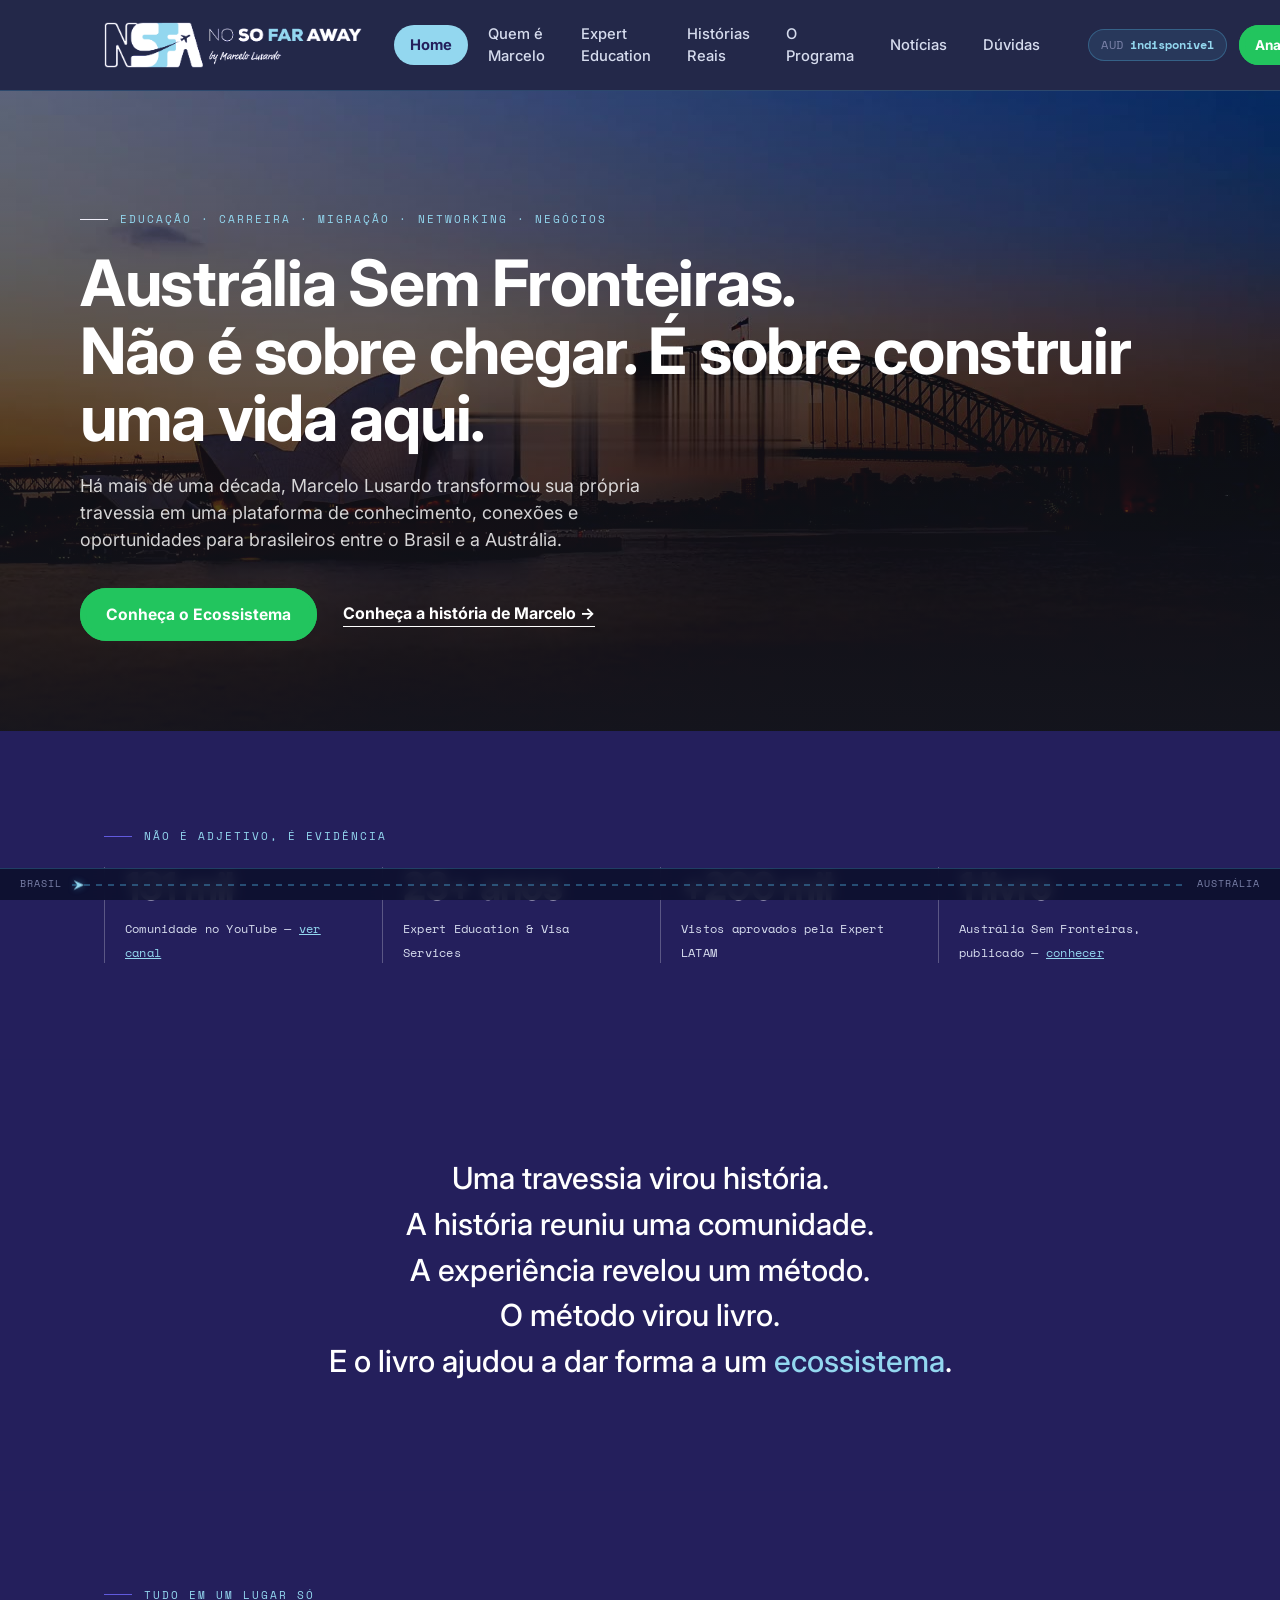
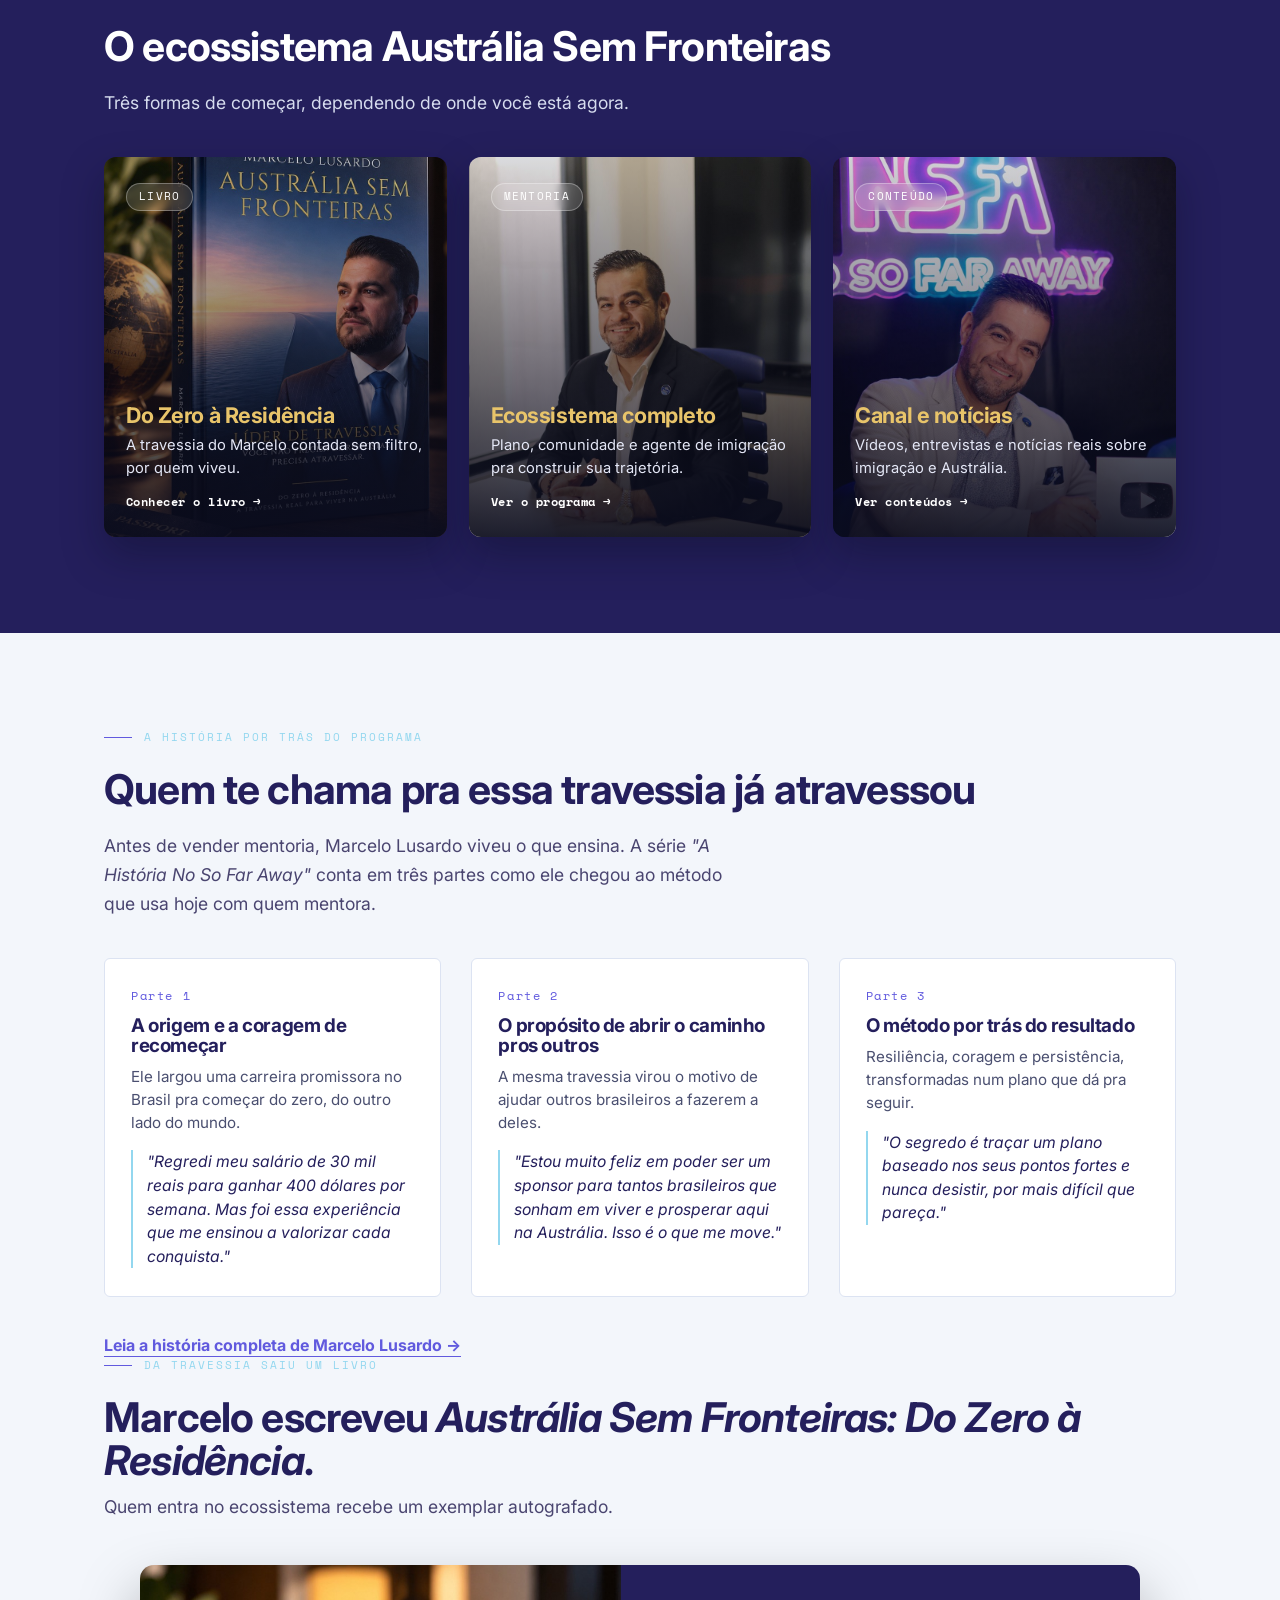
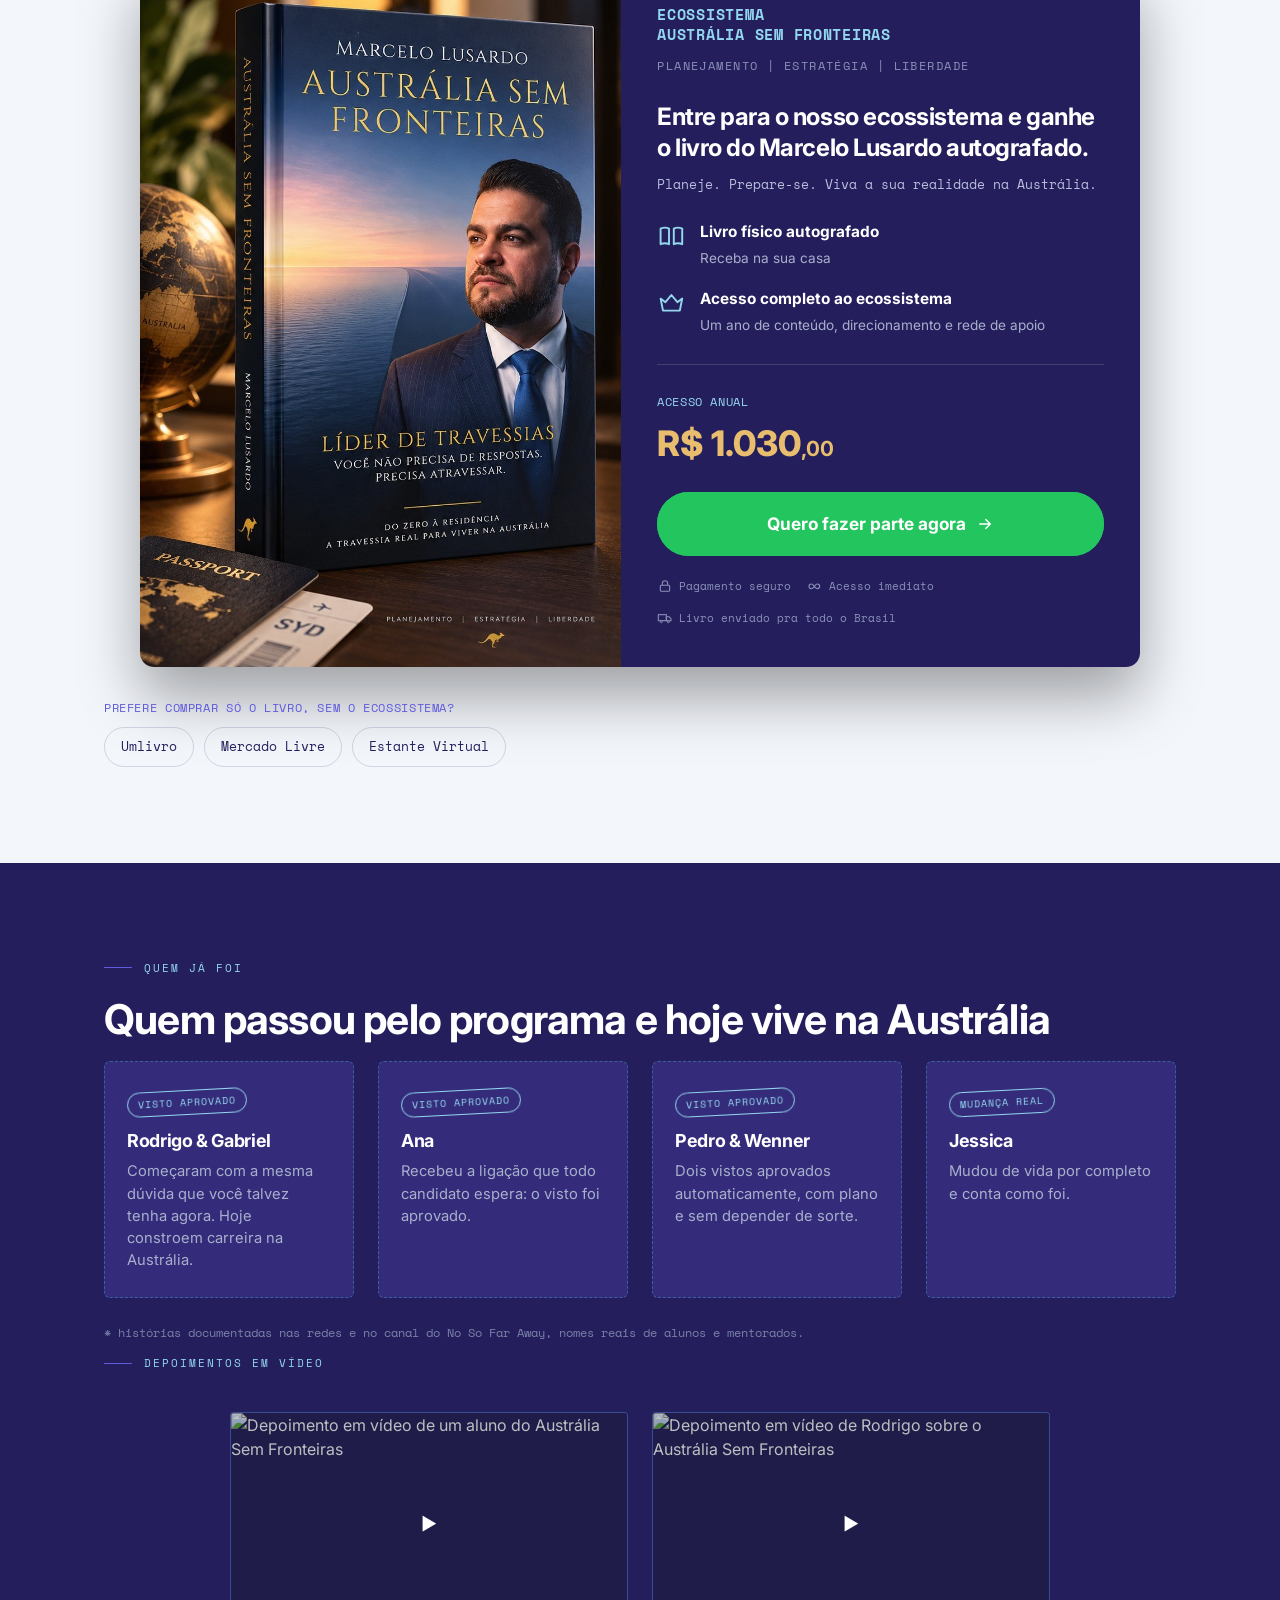
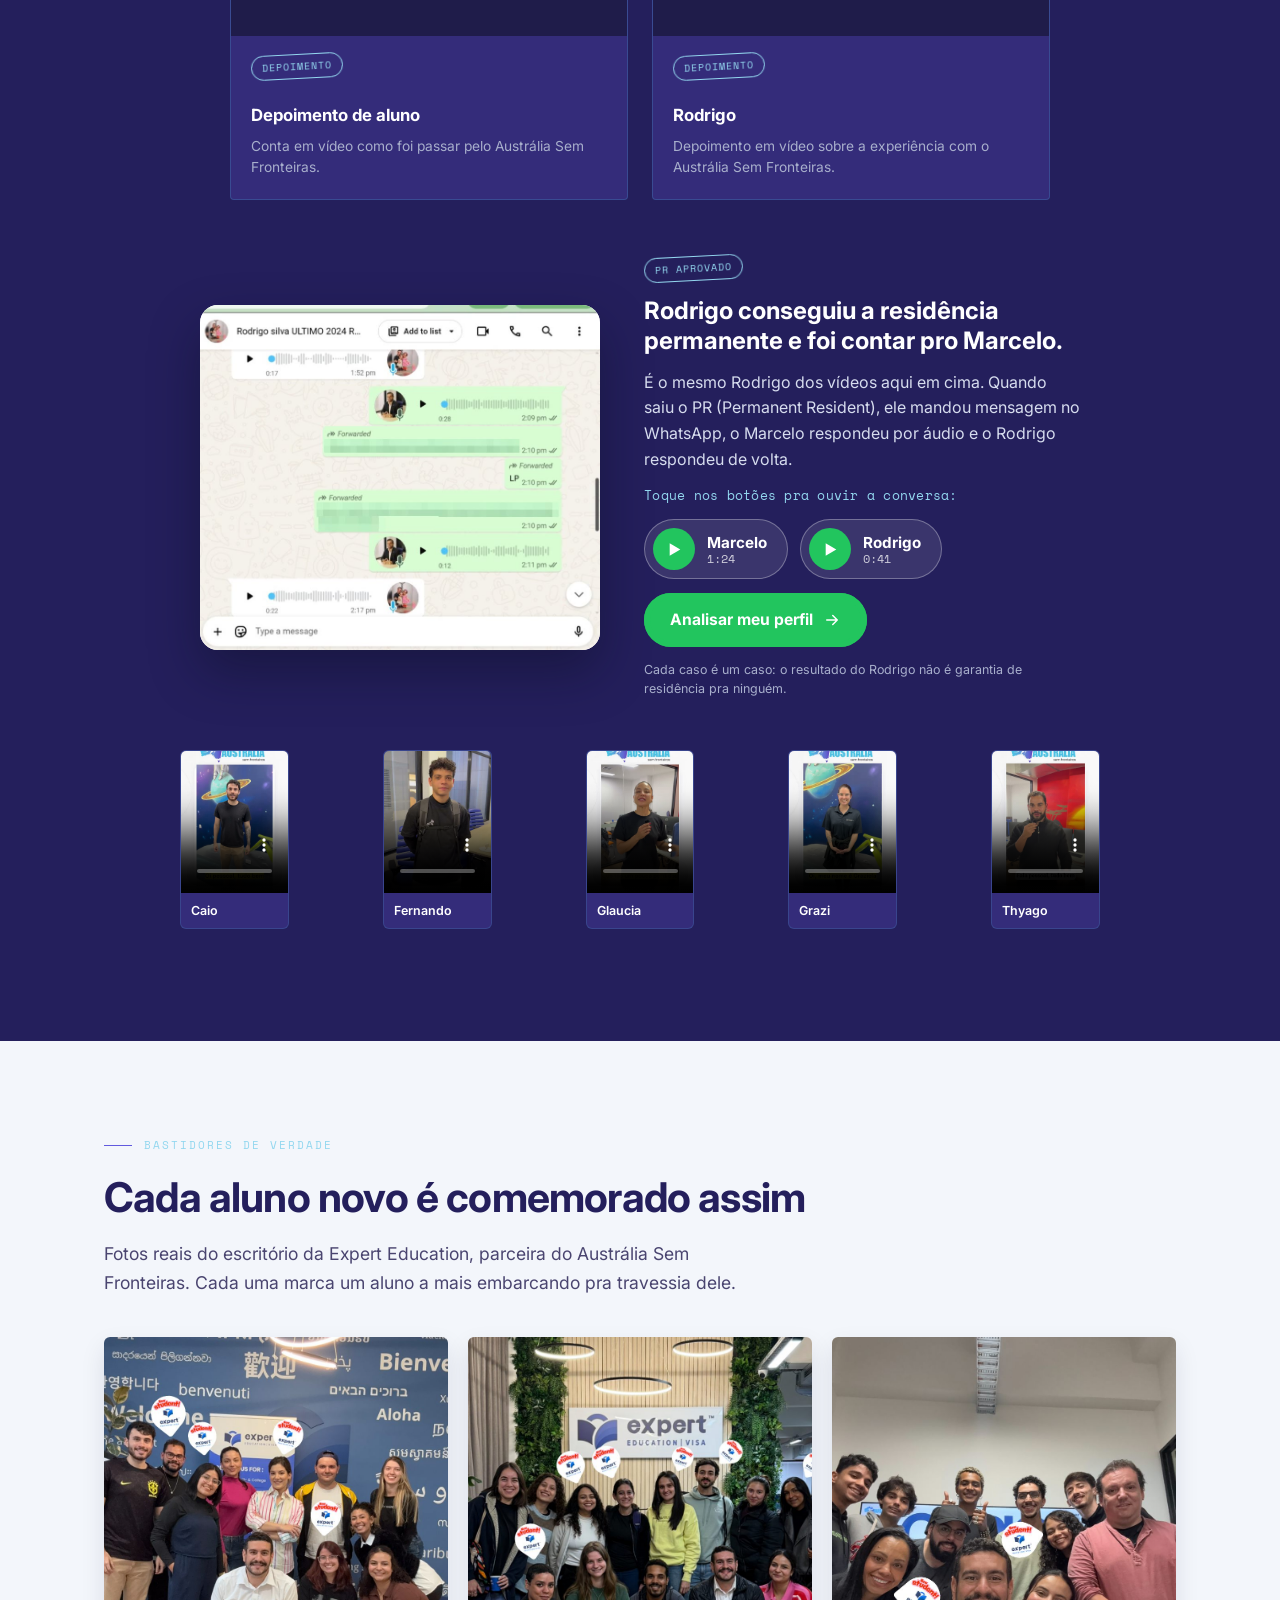
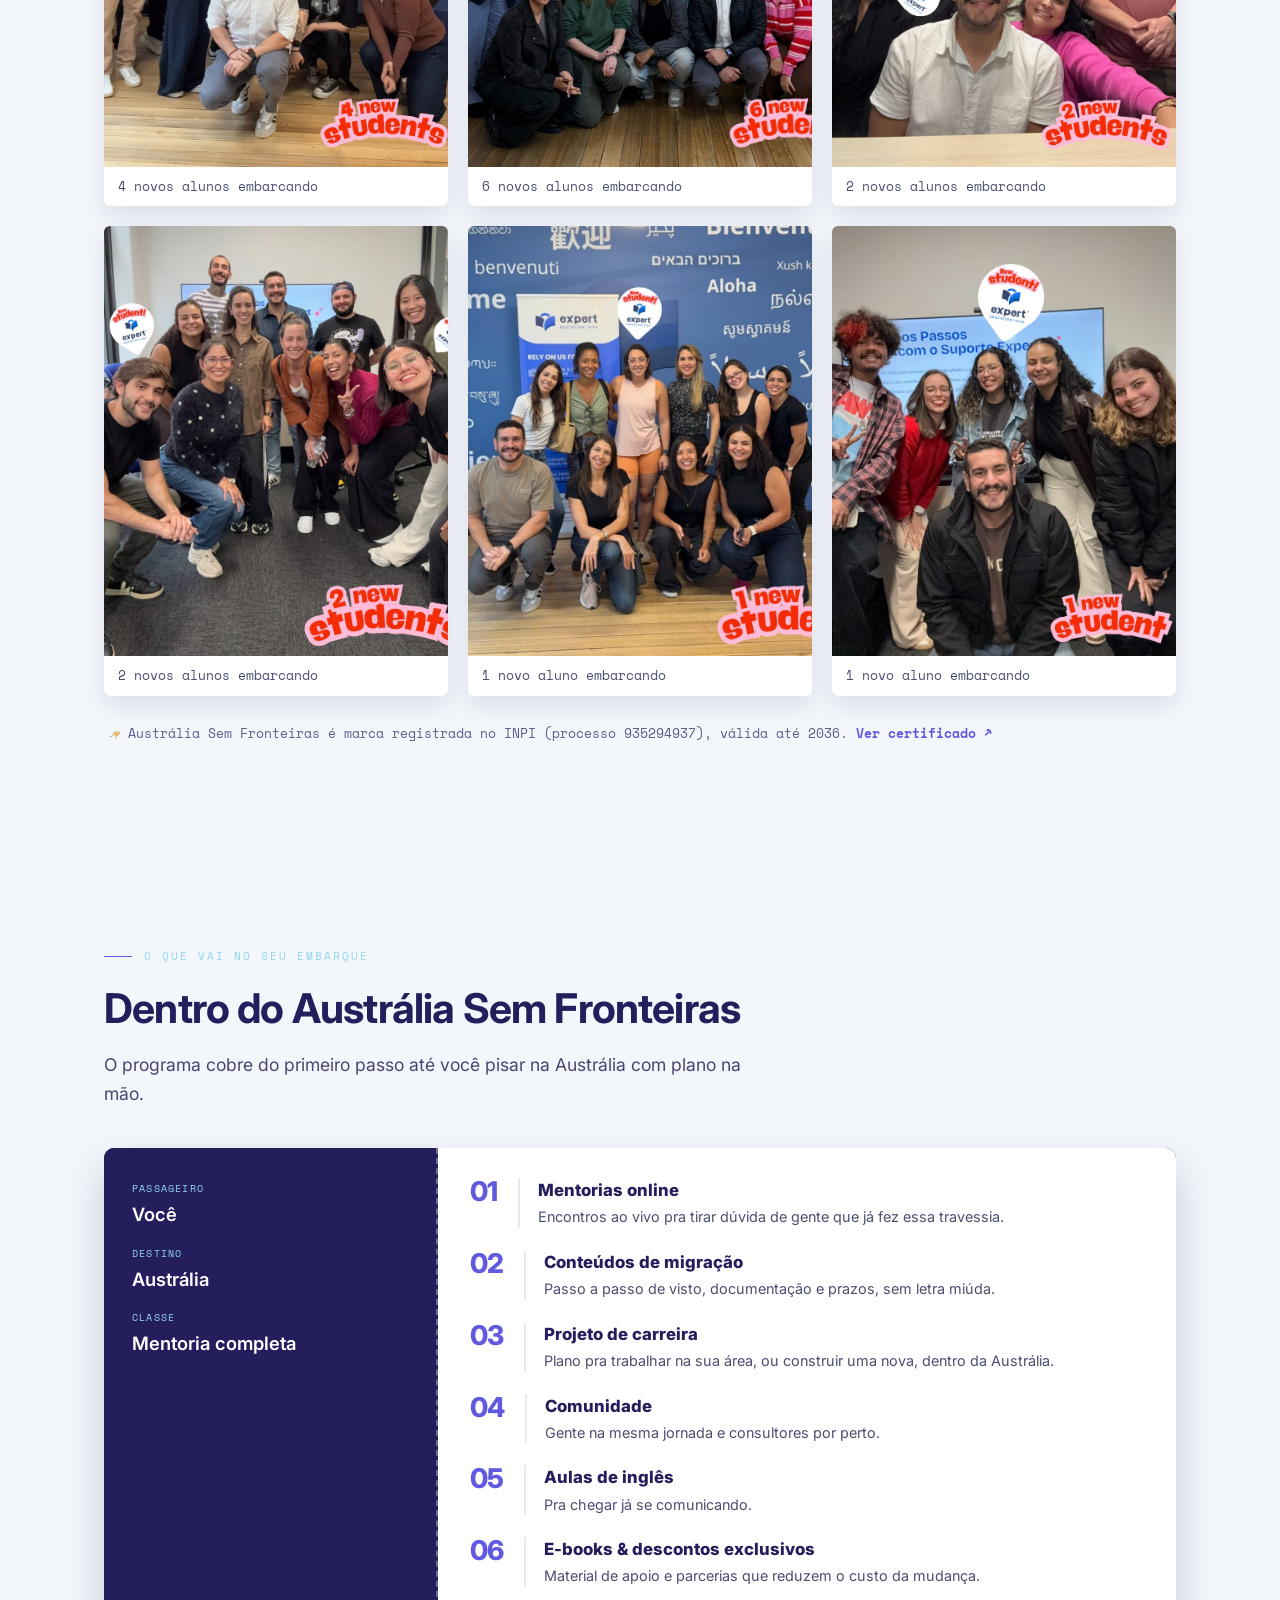
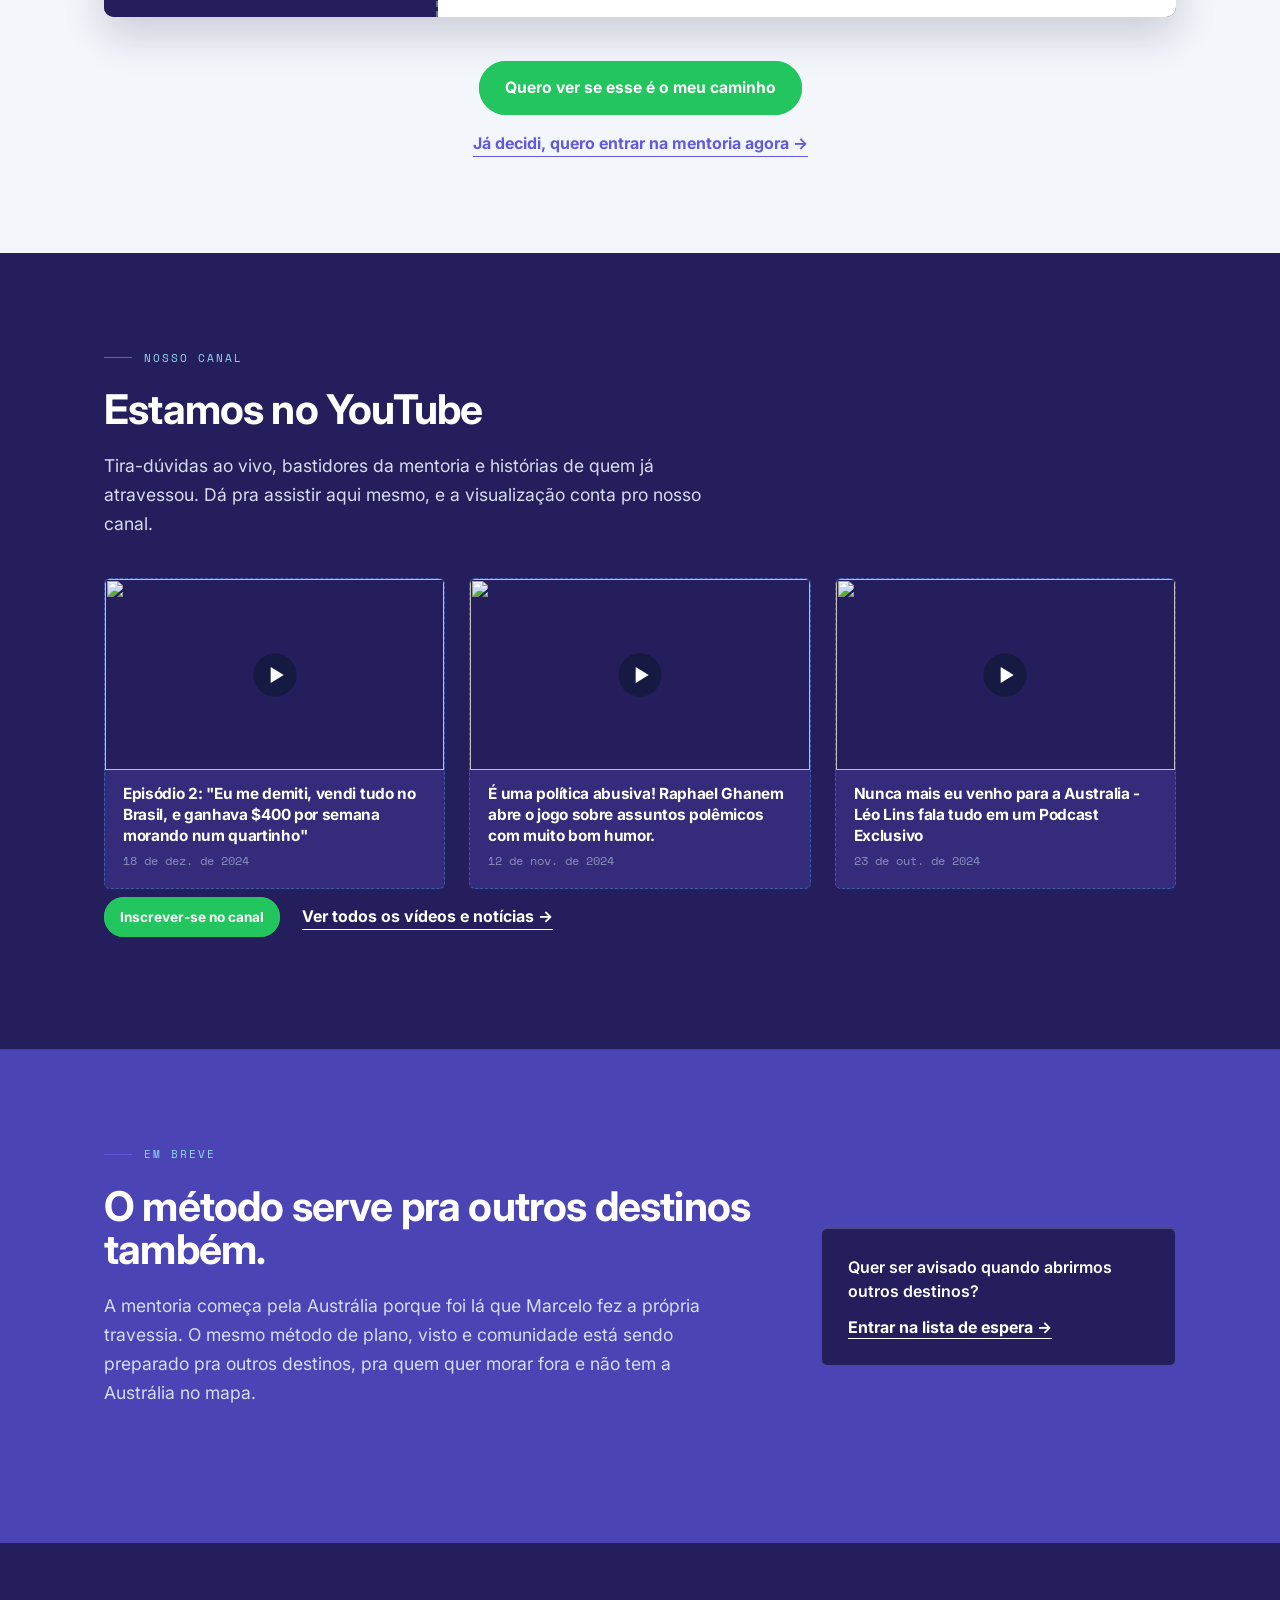
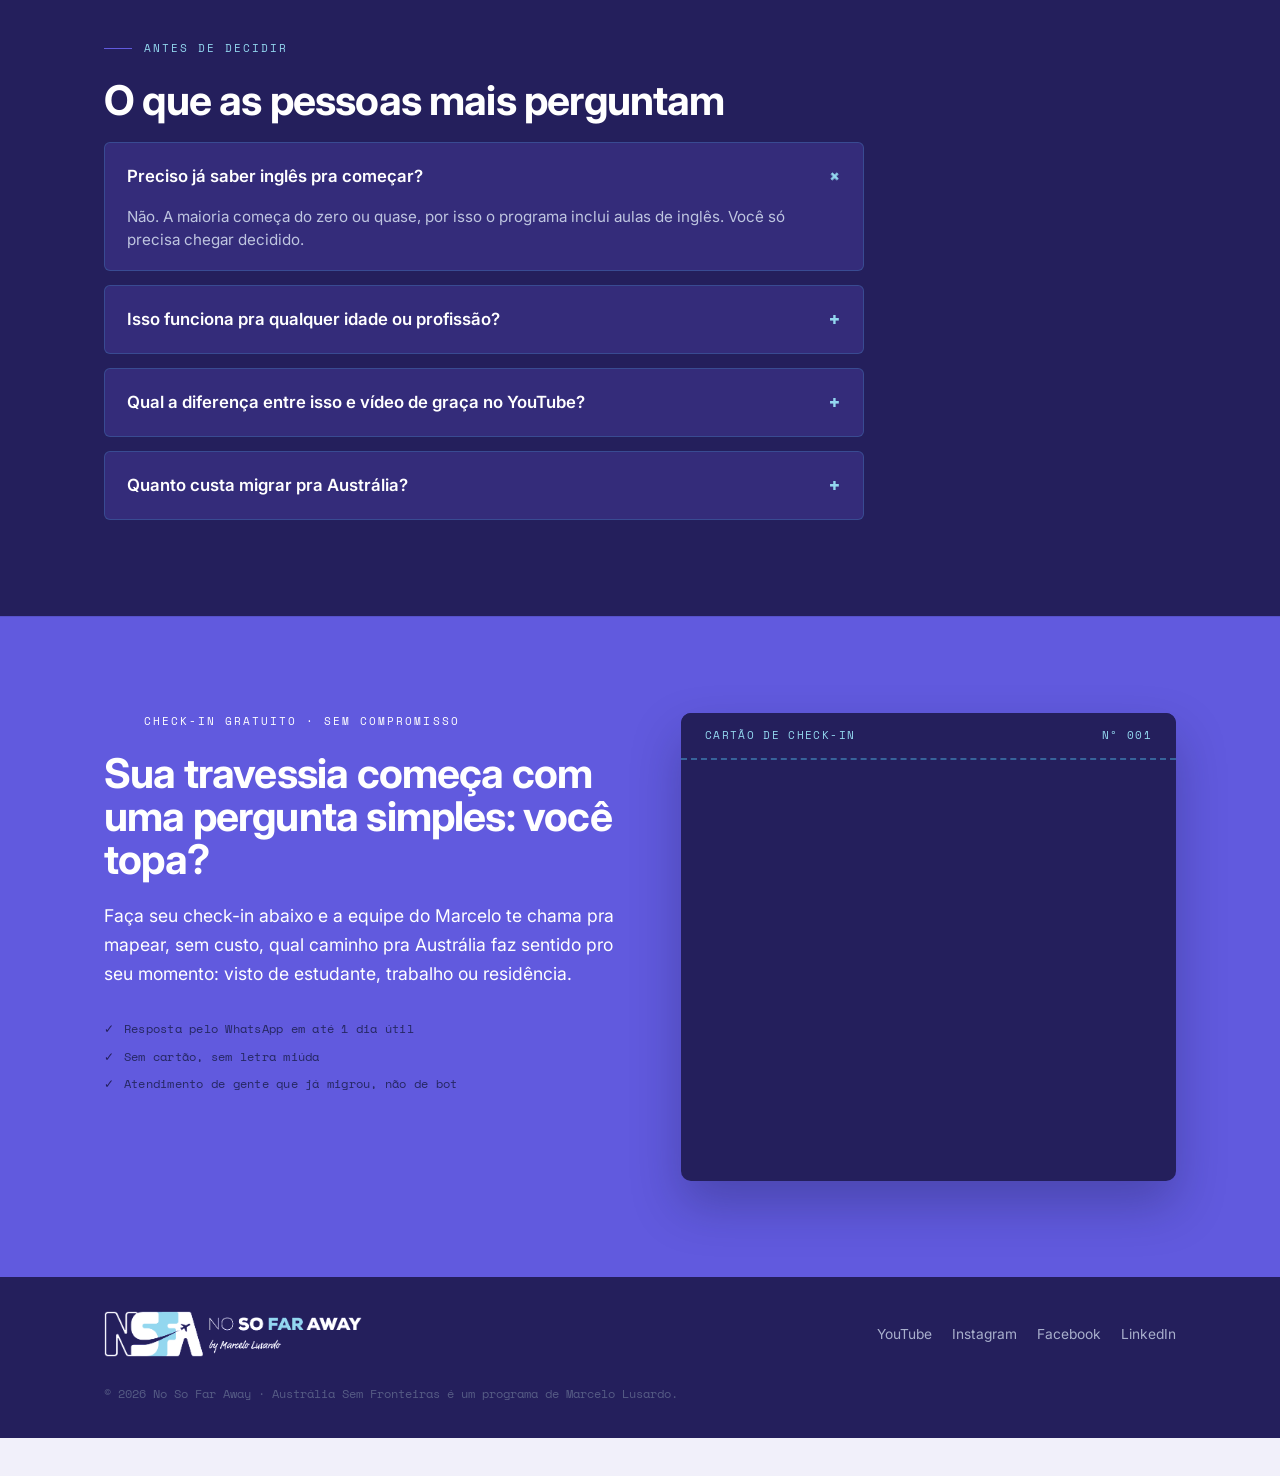
==== commit 33fcbd58: "feat: print novo + audio do Rodrigo na historia do PR (home e LP) Troca o print por uma conversa de " ====
--- a/new/index.html
+++ b/new/index.html
@@ -394,27 +394,38 @@
       </a>
     </div>
 
-    <!-- História do PR do Rodrigo (pedido do João, 2026-10-03): print da
-         conversa de WhatsApp + áudio de resposta do Marcelo. O botão de play
-         fica por cima do play do print e toca o áudio (m4a + mp3, porque o
-         .ogg original do WhatsApp não toca no Safari/iPhone). -->
+    <!-- História do PR do Rodrigo (pedido do João, 2026-10-03; print e 2º áudio
+         trocados em 2026-10-06). Print de conversa de WhatsApp (os links dos
+         sites de teste foram borrados na própria imagem) + dois áudios: o
+         primeiro é a resposta do Marcelo e o segundo, a do Rodrigo. Áudios em
+         m4a + mp3 porque o .ogg do WhatsApp não toca no Safari/iPhone. -->
     <div class="pr-story">
       <div class="pr-story__phone">
-        <img src="../assets/img/depoimento-rodrigo-pr-print.jpg" alt="Conversa de WhatsApp em que Rodrigo conta ao Marcelo que o PR foi aprovado e o Marcelo responde com um áudio de 1 minuto e 24 segundos" width="640" height="1390" loading="lazy">
-        <button type="button" class="pr-story__play" data-audio-play="pr-audio" aria-label="Ouvir o áudio do Marcelo" aria-pressed="false">
-          <svg class="pr-story__icon pr-story__icon--play" viewBox="0 0 24 24" aria-hidden="true"><path d="M8 5.5v13l11-6.5z" fill="currentColor"/></svg>
-          <svg class="pr-story__icon pr-story__icon--pause" viewBox="0 0 24 24" aria-hidden="true"><path d="M7 5h3.5v14H7zM13.5 5H17v14h-3.5z" fill="currentColor"/></svg>
-        </button>
-        <audio id="pr-audio" preload="none">
-          <source src="../assets/audio/rodrigo-pr-resposta-marcelo.m4a" type="audio/mp4">
-          <source src="../assets/audio/rodrigo-pr-resposta-marcelo.mp3" type="audio/mpeg">
-        </audio>
+        <img src="../assets/img/depoimento-rodrigo-conversa.jpg" alt="Conversa de WhatsApp entre o Marcelo e o Rodrigo, com mensagens de áudio" width="871" height="752" loading="lazy">
       </div>
       <div class="pr-story__copy">
         <span class="stamp-tag">PR APROVADO</span>
         <p class="pr-story__title">Rodrigo conseguiu a residência permanente e foi contar pro Marcelo.</p>
-        <p class="pr-story__text">É o mesmo Rodrigo dos vídeos aqui em cima. Quando saiu o PR (Permanent Resident), ele mandou mensagem no WhatsApp e o Marcelo respondeu por áudio.</p>
-        <p class="pr-story__hint">Toque no play da conversa pra ouvir a resposta.</p>
+        <p class="pr-story__text">É o mesmo Rodrigo dos vídeos aqui em cima. Quando saiu o PR (Permanent Resident), ele mandou mensagem no WhatsApp, o Marcelo respondeu por áudio e o Rodrigo respondeu de volta.</p>
+        <p class="pr-story__hint">Toque nos botões pra ouvir a conversa:</p>
+        <div class="pr-story__audios">
+          <button type="button" class="pr-audio" data-audio-play="audio-marcelo" data-audio-name="Marcelo" aria-pressed="false" aria-label="Ouvir o áudio do Marcelo">
+            <span class="pr-audio__icon"><svg class="pr-audio__svg pr-audio__svg--play" viewBox="0 0 24 24" aria-hidden="true"><path d="M8 5.5v13l11-6.5z" fill="currentColor"/></svg><svg class="pr-audio__svg pr-audio__svg--pause" viewBox="0 0 24 24" aria-hidden="true"><path d="M7 5h3.5v14H7zM13.5 5H17v14h-3.5z" fill="currentColor"/></svg></span>
+            <span class="pr-audio__label"><strong>Marcelo</strong><small>1:24</small></span>
+          </button>
+          <button type="button" class="pr-audio" data-audio-play="audio-rodrigo" data-audio-name="Rodrigo" aria-pressed="false" aria-label="Ouvir o áudio do Rodrigo">
+            <span class="pr-audio__icon"><svg class="pr-audio__svg pr-audio__svg--play" viewBox="0 0 24 24" aria-hidden="true"><path d="M8 5.5v13l11-6.5z" fill="currentColor"/></svg><svg class="pr-audio__svg pr-audio__svg--pause" viewBox="0 0 24 24" aria-hidden="true"><path d="M7 5h3.5v14H7zM13.5 5H17v14h-3.5z" fill="currentColor"/></svg></span>
+            <span class="pr-audio__label"><strong>Rodrigo</strong><small>0:41</small></span>
+          </button>
+          <audio id="audio-marcelo" preload="none">
+            <source src="../assets/audio/audio-marcelo.m4a" type="audio/mp4">
+            <source src="../assets/audio/audio-marcelo.mp3" type="audio/mpeg">
+          </audio>
+          <audio id="audio-rodrigo" preload="none">
+            <source src="../assets/audio/audio-rodrigo.m4a" type="audio/mp4">
+            <source src="../assets/audio/audio-rodrigo.mp3" type="audio/mpeg">
+          </audio>
+        </div>
         <a class="btn btn-ticket" href="#analise">
           <span>Analisar meu perfil</span>
           <svg viewBox="0 0 24 24" width="18" height="18" aria-hidden="true"><path d="M5 12h14M13 6l6 6-6 6" fill="none" stroke="currentColor" stroke-width="2" stroke-linecap="round" stroke-linejoin="round"/></svg>
--- a/assets/css/style.css
+++ b/assets/css/style.css
@@ -381,37 +381,43 @@
 .lp-mini-card__name{ font-size:.78rem; font-weight:600; padding:8px 10px; color:var(--cream); font-family:var(--font-display); }
 /* player do YouTube que substitui a miniatura ao clicar (main.js) */
 .lp-success-card__photo iframe, .lp-mini-card__media iframe{ position:absolute; inset:0; width:100%; height:100%; border:0; }
-/* história do PR do Rodrigo: print do WhatsApp com play por cima + CTA.
-   Padrão = seção escura (#provas da home); .blk-light = LP clara.
+/* história do PR do Rodrigo: print do WhatsApp + 2 áudios (Marcelo e Rodrigo)
+   + CTA. Padrão = seção escura (#provas da home); .blk-light = LP clara.
    Cores explícitas de propósito: h3/p herdam o azul-escuro do .v2 e
    sumiriam no fundo escuro. */
-.pr-story{ display:grid; grid-template-columns:minmax(220px,290px) 1fr; gap:44px; align-items:center; max-width:820px; margin:56px auto 0; }
-.pr-story__phone{ position:relative; border-radius:22px; overflow:hidden; background:#fff; box-shadow:0 22px 50px rgba(10,12,30,.4); }
+.pr-story{ display:grid; grid-template-columns:minmax(260px,400px) 1fr; gap:44px; align-items:center; max-width:880px; margin:56px auto 0; }
+.pr-story__phone{ border-radius:18px; overflow:hidden; background:#fff; box-shadow:0 22px 50px rgba(10,12,30,.4); }
 .pr-story__phone img{ display:block; width:100%; height:auto; }
-.pr-story__play{ position:absolute; left:45.4%; top:85%; transform:translate(-50%,-50%); width:16%; aspect-ratio:1; border:0; border-radius:50%; background:var(--cta-green,#22C55E); color:#fff; display:flex; align-items:center; justify-content:center; cursor:pointer; box-shadow:0 0 0 0 rgba(34,197,94,.55); animation:pr-pulse 2.2s ease-out infinite; }
-.pr-story__play:focus-visible{ outline:3px solid #fff; outline-offset:3px; }
-.pr-story__icon{ width:56%; height:56%; }
-.pr-story__icon--pause{ display:none; }
-.pr-story__play.is-playing{ animation:none; }
-.pr-story__play.is-playing .pr-story__icon--play{ display:none; }
-.pr-story__play.is-playing .pr-story__icon--pause{ display:block; }
-@keyframes pr-pulse{ 0%{ box-shadow:0 0 0 0 rgba(34,197,94,.55); } 70%{ box-shadow:0 0 0 14px rgba(34,197,94,0); } 100%{ box-shadow:0 0 0 0 rgba(34,197,94,0); } }
 .pr-story__copy{ display:flex; flex-direction:column; align-items:flex-start; gap:14px; }
 .pr-story__copy .stamp-tag{ margin:0; }
 .pr-story__title{ font-family:var(--font-display); font-size:1.5rem; line-height:1.25; font-weight:700; color:var(--cream); margin:0; }
 .pr-story__text{ font-size:1rem; line-height:1.6; color:#D6DCEE; margin:0; }
 .pr-story__hint{ font-family:var(--font-mono); font-size:.8rem; letter-spacing:.02em; color:var(--gold); margin:0; }
 .pr-story__note{ font-size:.78rem; line-height:1.5; color:#A8AFCC; margin:0; }
+.pr-story__audios{ display:flex; flex-wrap:wrap; gap:12px; }
+.pr-audio{ display:inline-flex; align-items:center; gap:12px; padding:8px 20px 8px 8px; border-radius:999px; border:1px solid rgba(255,255,255,.3); background:rgba(255,255,255,.1); color:var(--cream); font:inherit; cursor:pointer; text-align:left; }
+.pr-audio:focus-visible{ outline:3px solid var(--gold); outline-offset:3px; }
+.pr-audio__icon{ width:42px; height:42px; border-radius:50%; background:var(--cta-green,#22C55E); color:#fff; display:flex; align-items:center; justify-content:center; flex-shrink:0; }
+.pr-audio__svg{ width:55%; height:55%; }
+.pr-audio__svg--pause{ display:none; }
+.pr-audio.is-playing .pr-audio__svg--play{ display:none; }
+.pr-audio.is-playing .pr-audio__svg--pause{ display:block; }
+.pr-audio.is-playing{ border-color:var(--cta-green,#22C55E); }
+.pr-audio__label{ display:flex; flex-direction:column; line-height:1.25; }
+.pr-audio__label strong{ font-size:.95rem; color:inherit; }
+.pr-audio__label small{ font-family:var(--font-mono); font-size:.72rem; opacity:.75; }
 .blk-light .pr-story__phone{ box-shadow:0 18px 40px rgba(36,31,92,.22); }
 .blk-light .pr-story__title{ color:#241F5C; }
 .blk-light .pr-story__text{ color:#4A4570; }
 .blk-light .pr-story__hint{ color:#615ADE; }
 .blk-light .pr-story__note{ color:#6E76A0; }
 .blk-light .pr-story .stamp-tag{ color:#615ADE; border-color:#615ADE; }
+.blk-light .pr-audio{ background:#fff; border-color:#D8DBEE; color:#241F5C; }
 @media (max-width:760px){
   .pr-story{ grid-template-columns:1fr; gap:28px; }
-  .pr-story__phone{ width:100%; max-width:280px; margin:0 auto; }
+  .pr-story__phone{ width:100%; max-width:440px; margin:0 auto; }
   .pr-story__copy{ align-items:center; text-align:center; }
+  .pr-story__audios{ justify-content:center; }
 }
 
 @media (max-width:900px){
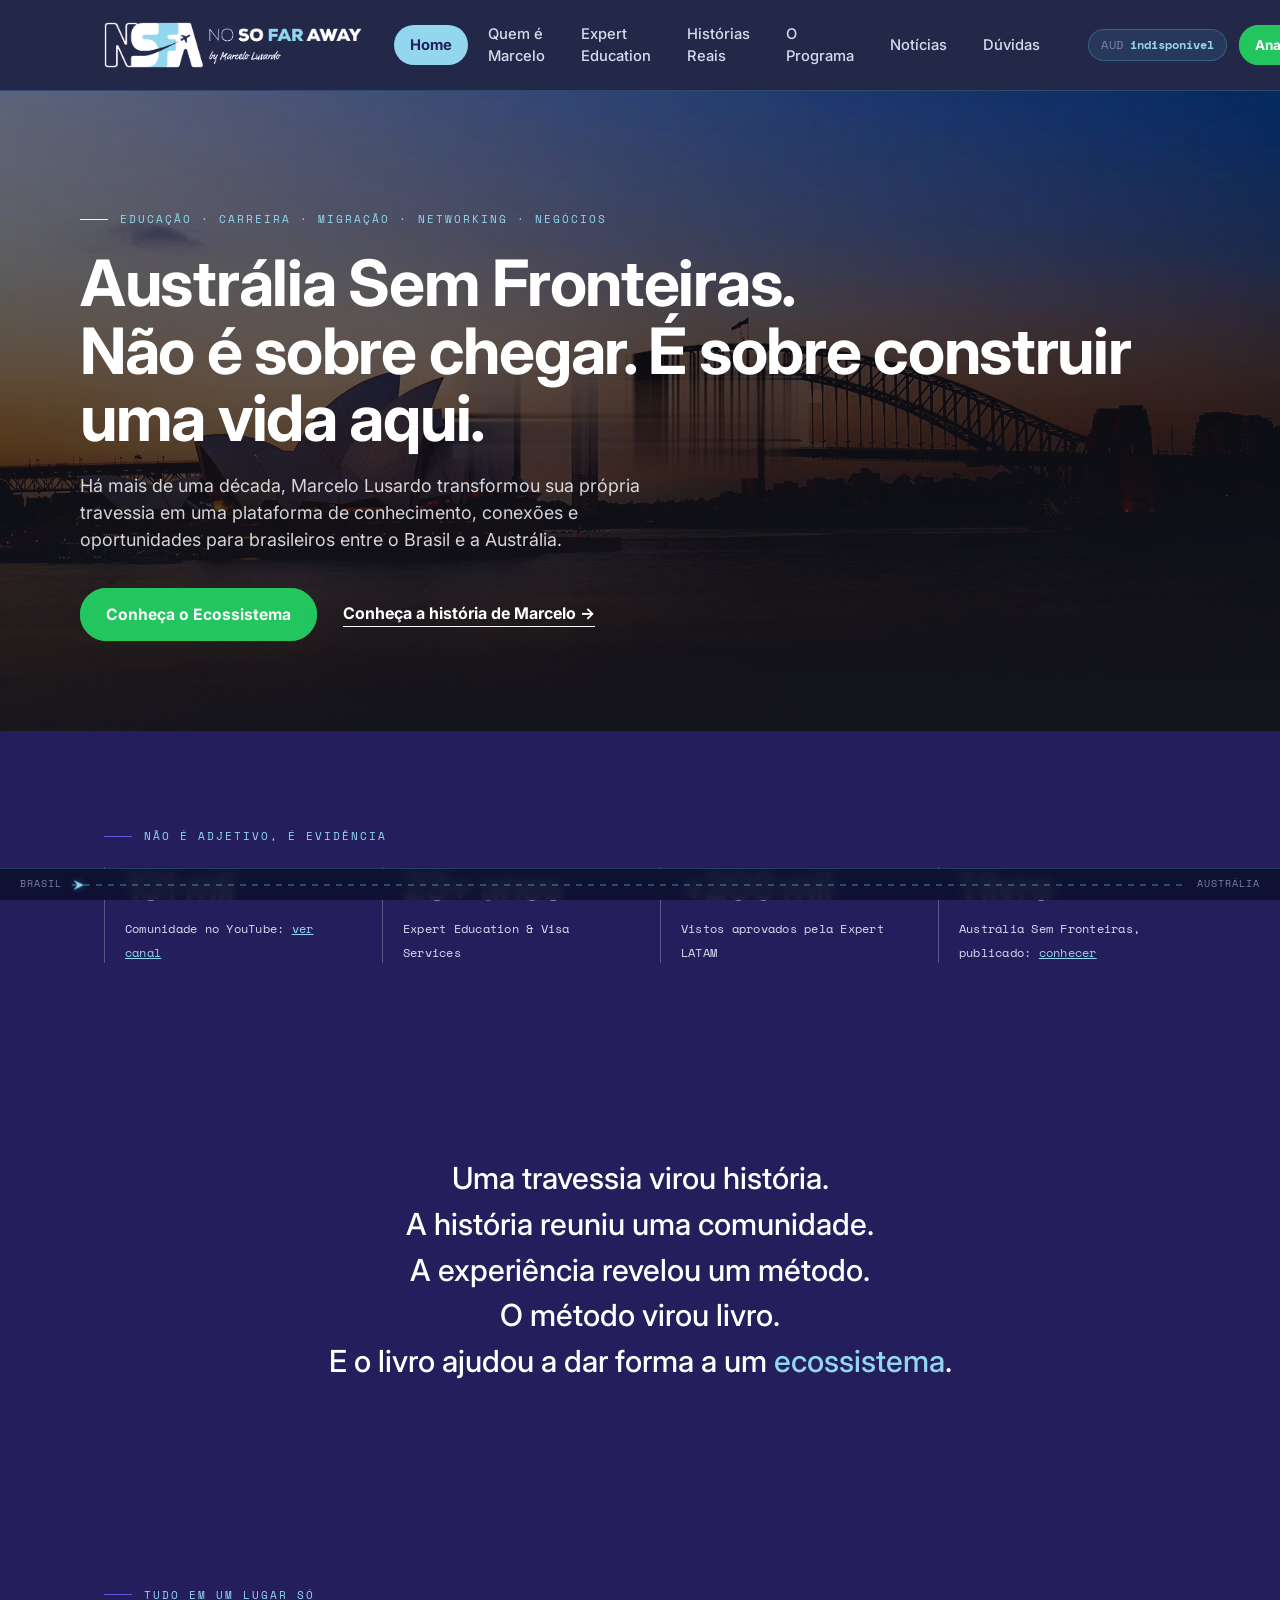
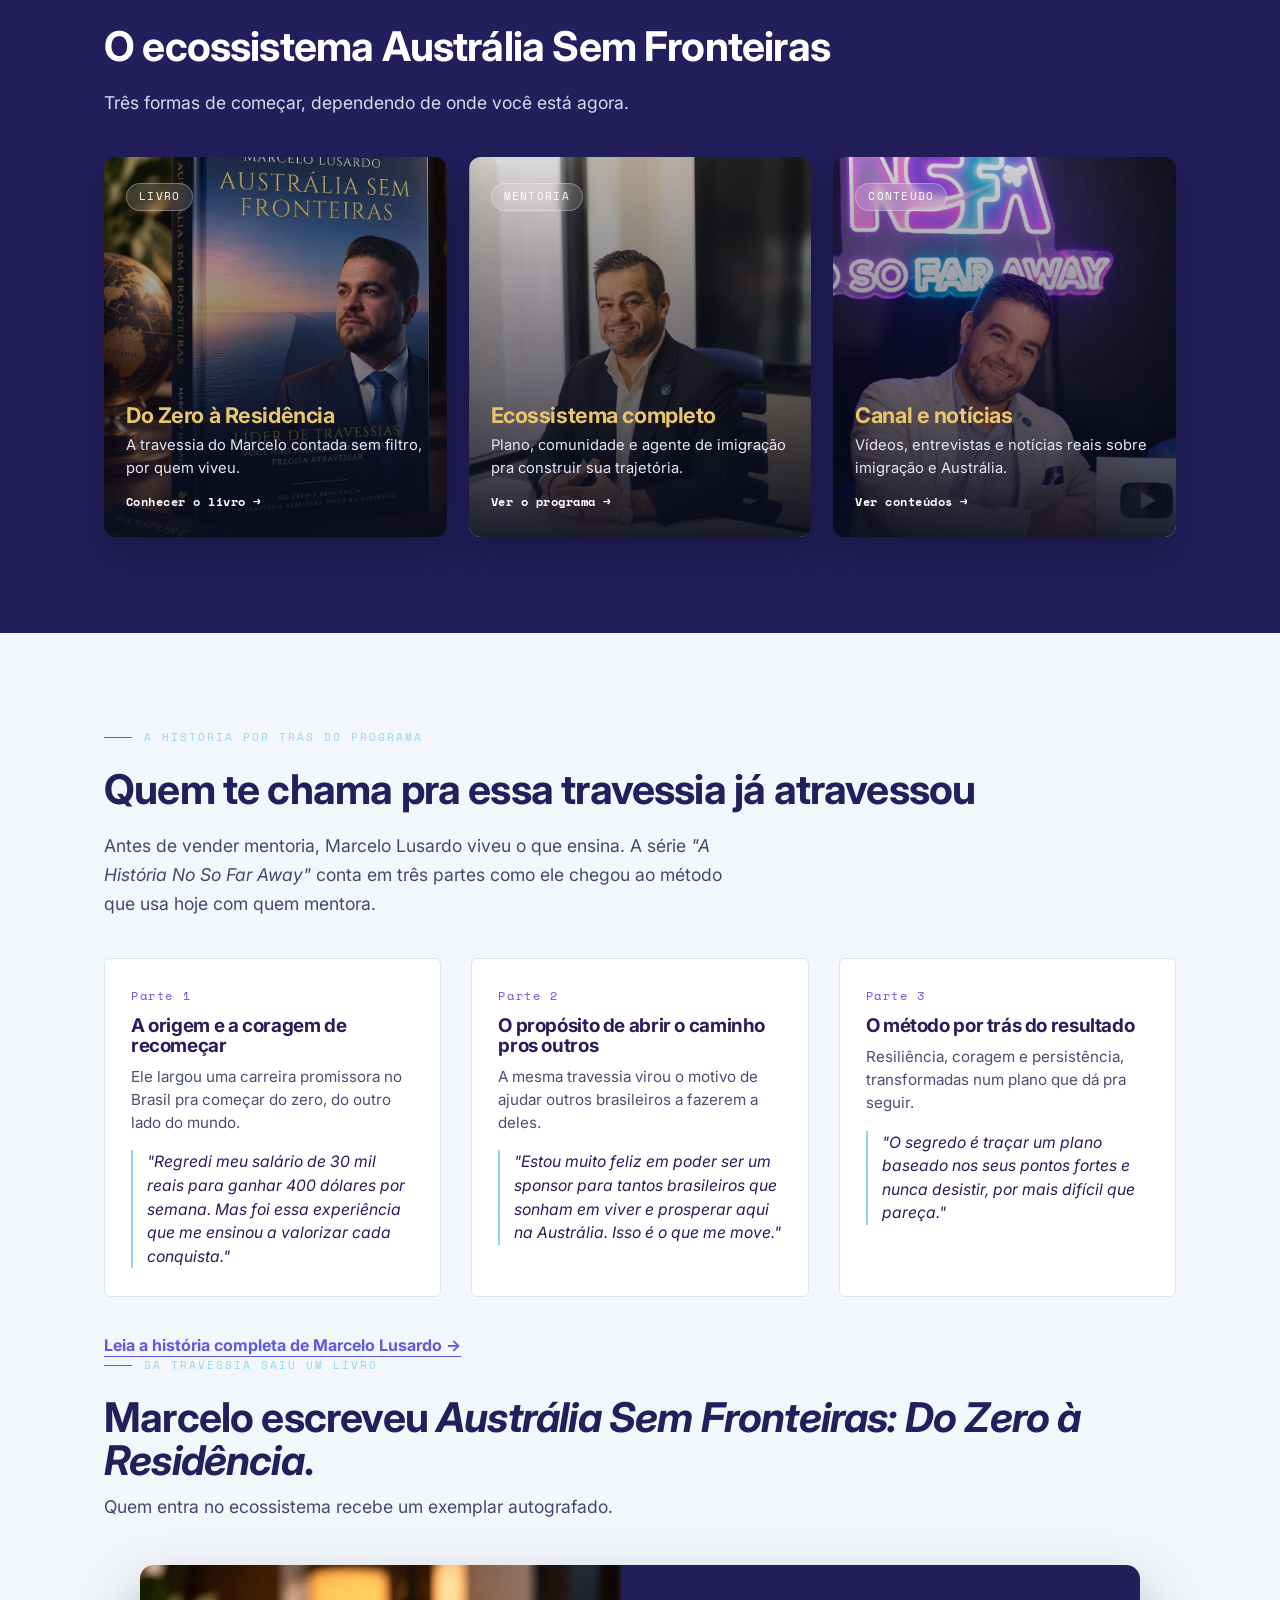
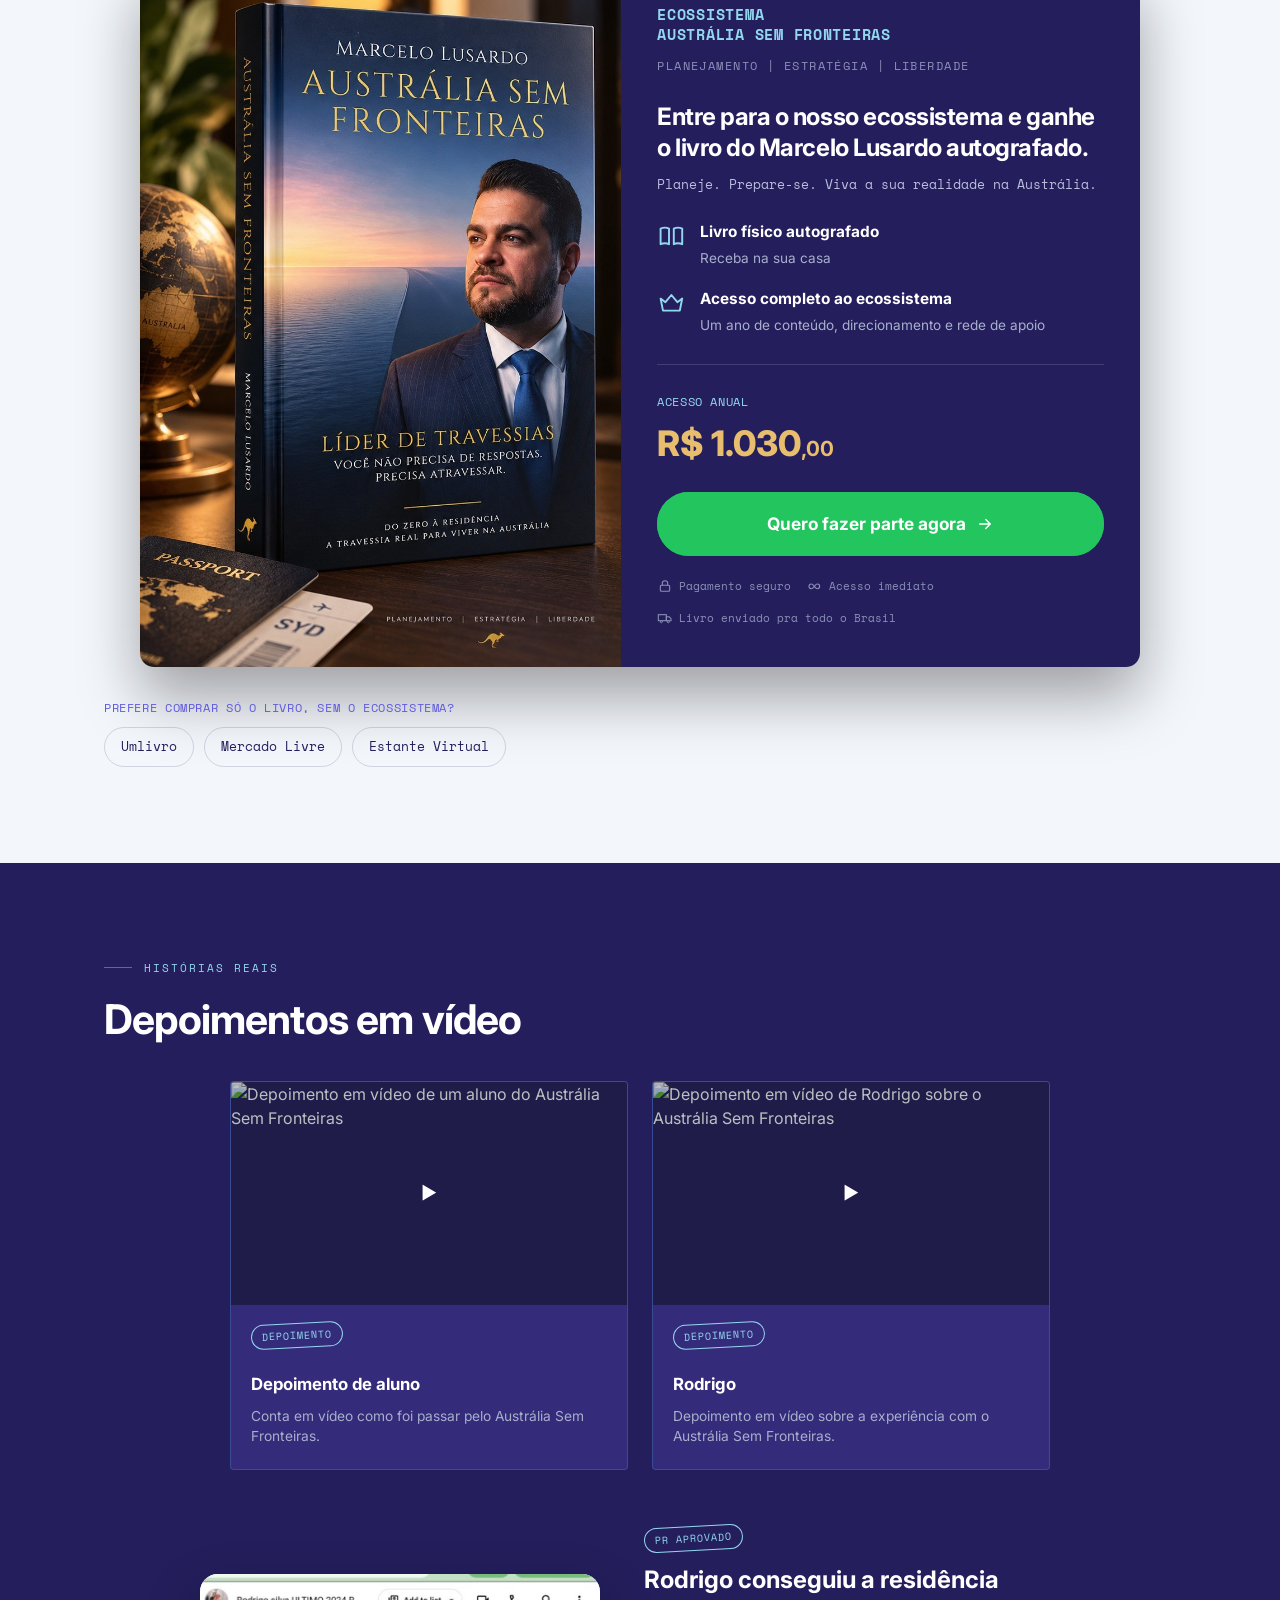
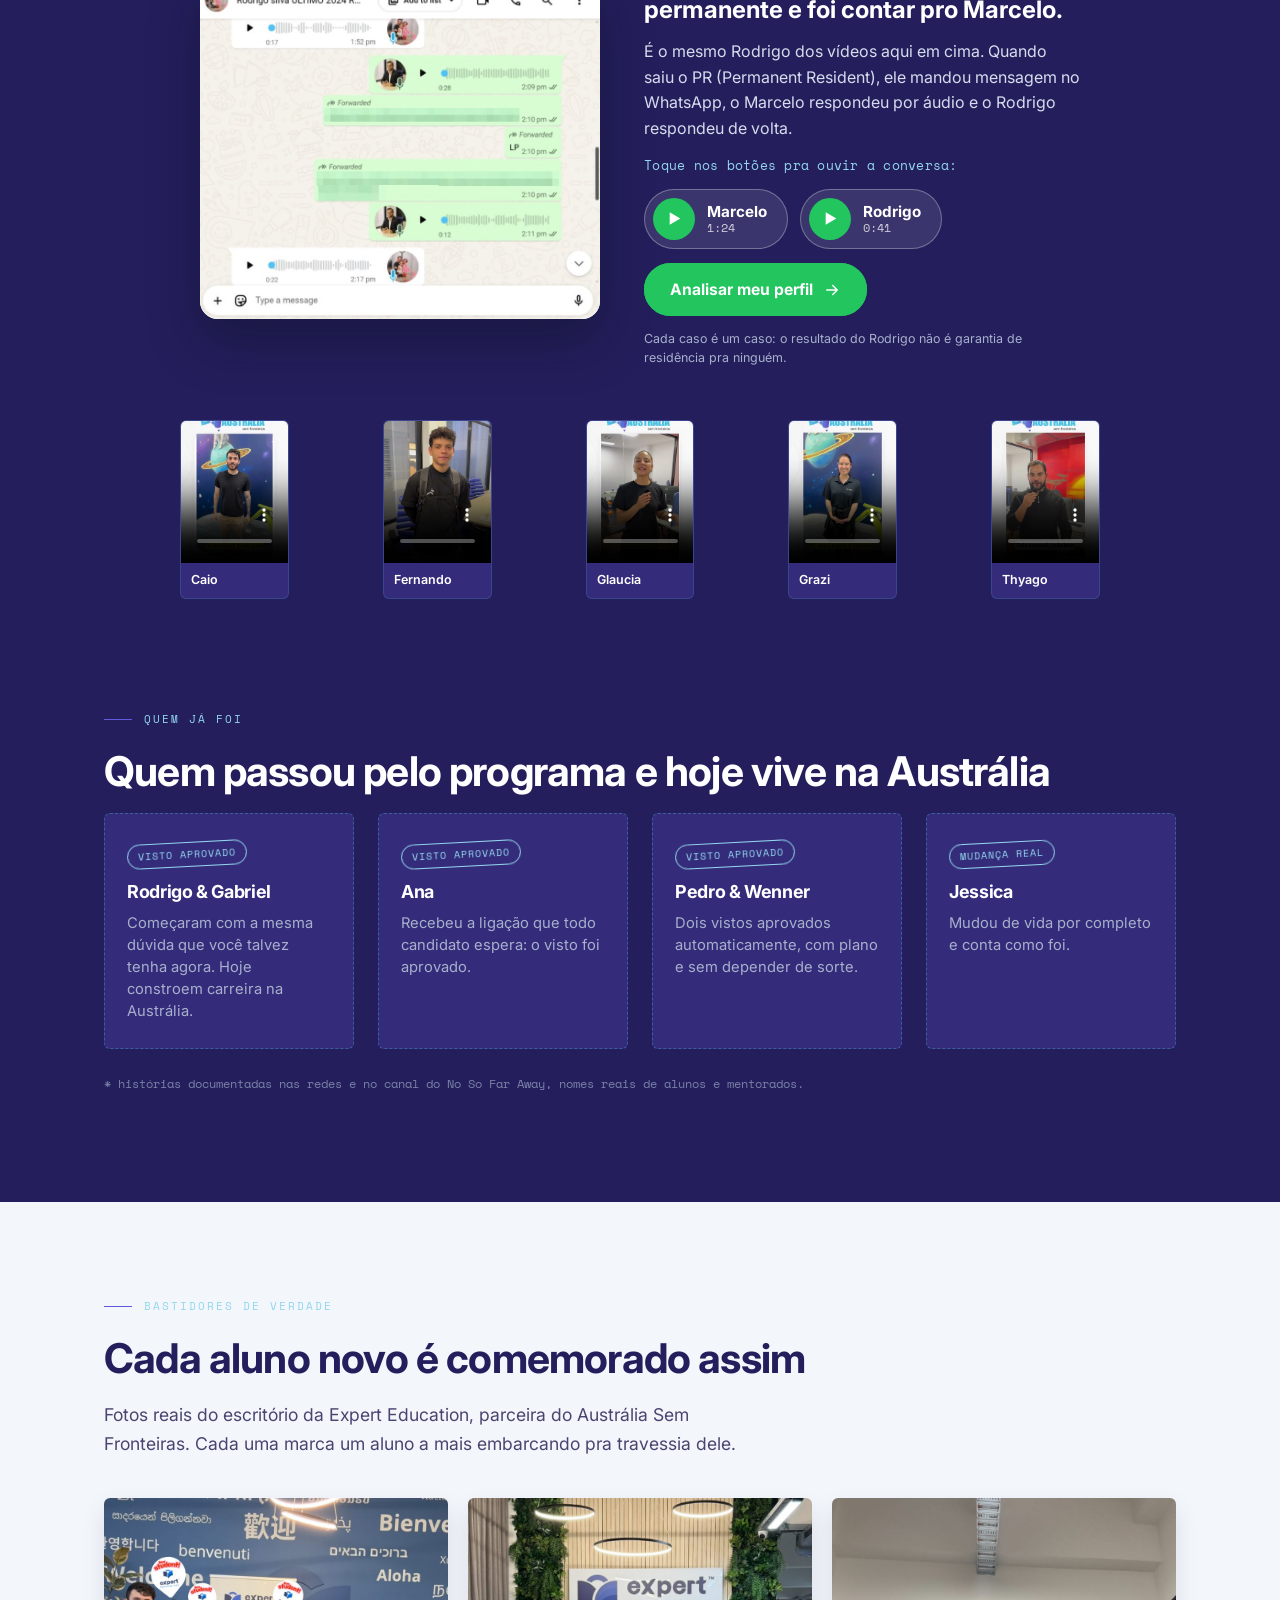
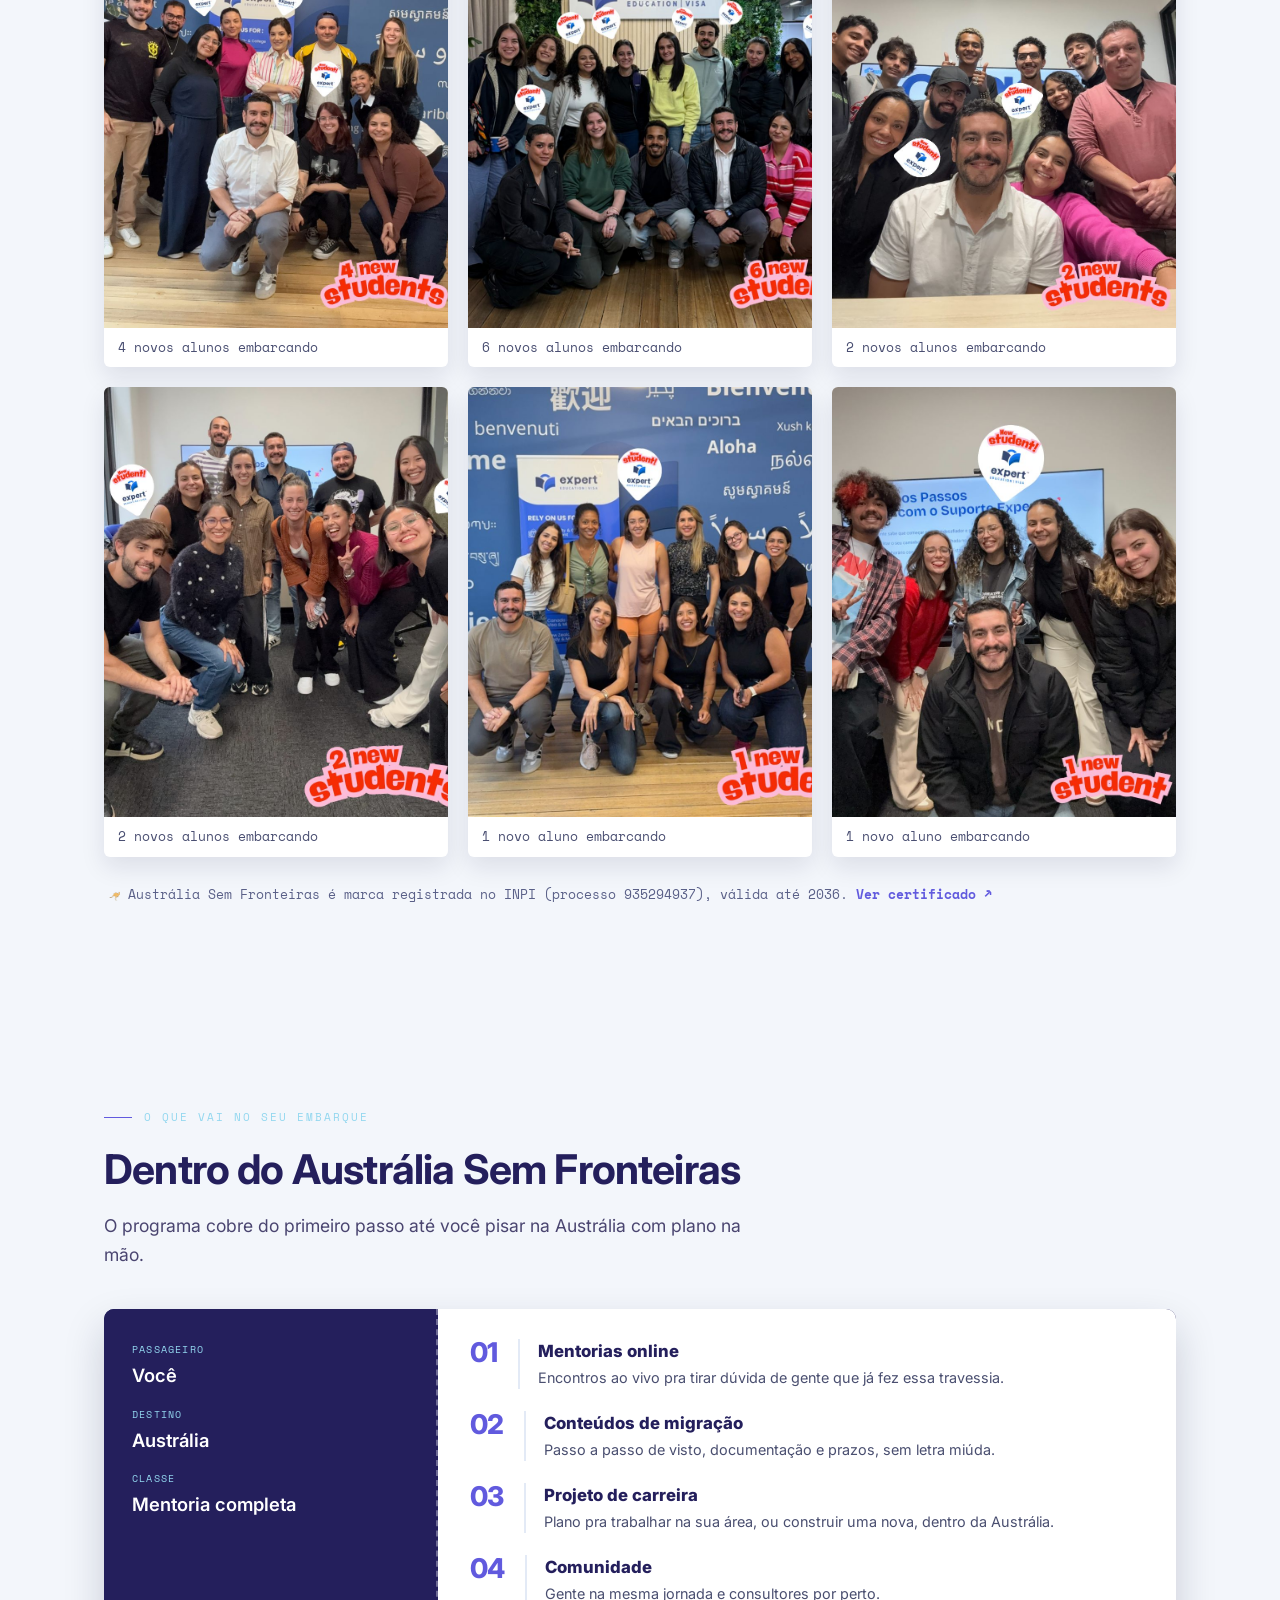
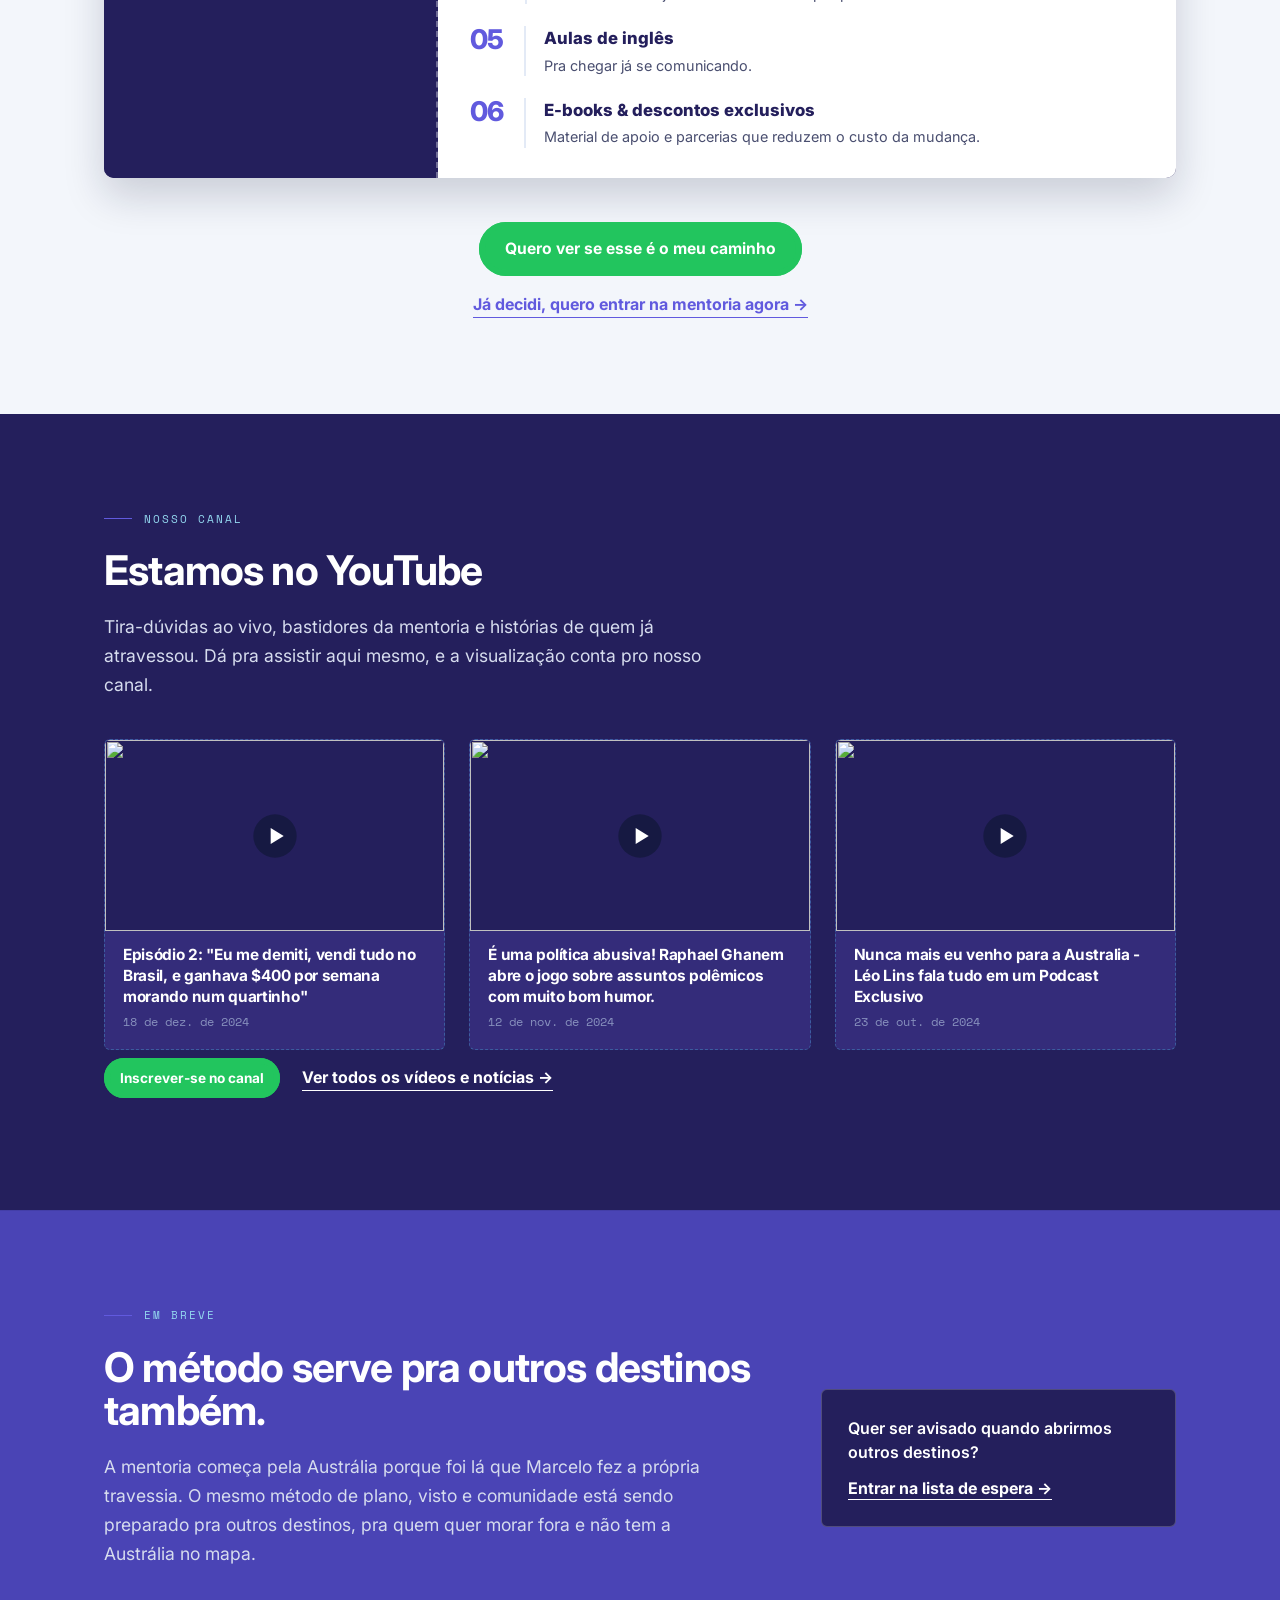
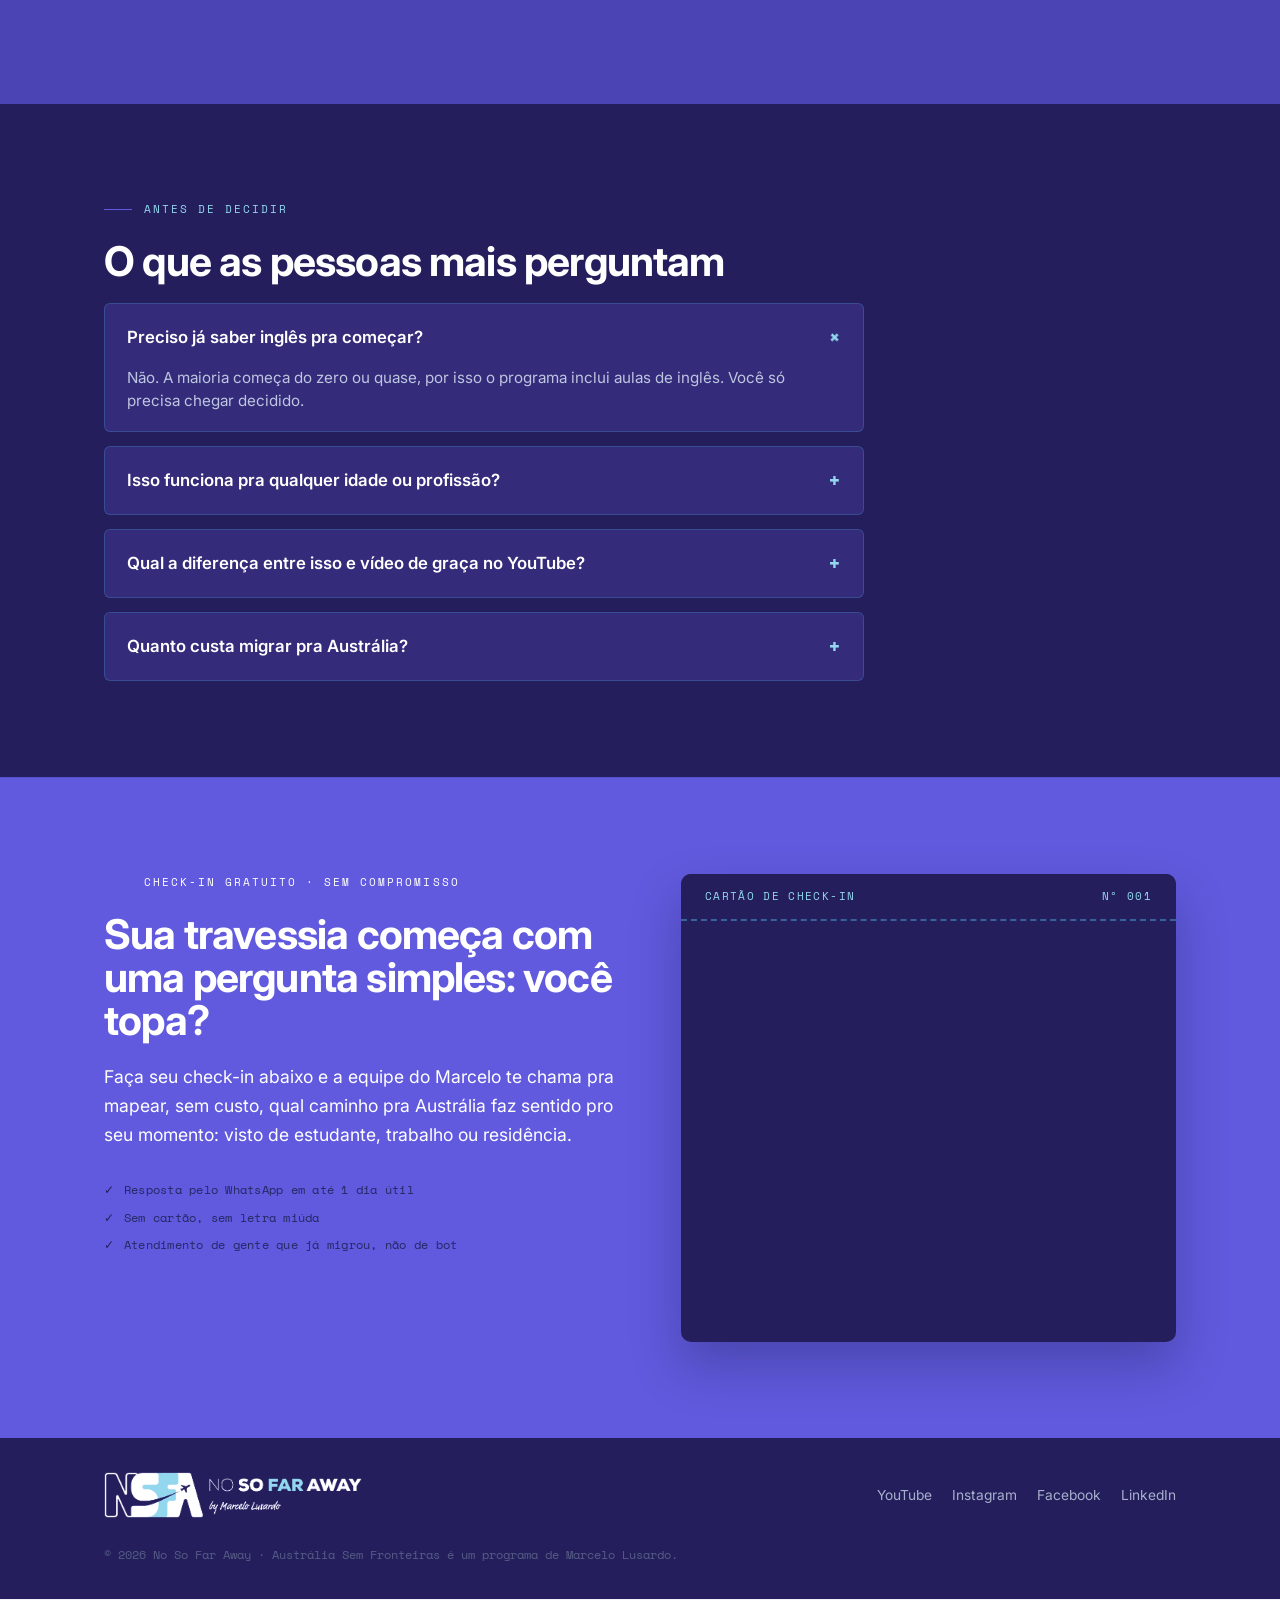
==== commit 7e18614f: "feat: Depoimentos em video antes de "Quem ja foi" + varredura de linguagem de IA - index.html (Histo" ====
--- a/new/index.html
+++ b/new/index.html
@@ -188,7 +188,7 @@
     <div class="v2-authority-bar">
       <div class="v2-authority-item">
         <strong>131 mil</strong>
-        <span>Comunidade no YouTube — <a href="https://www.youtube.com/@nsfa_br" target="_blank" rel="noopener">ver canal</a></span>
+        <span>Comunidade no YouTube: <a href="https://www.youtube.com/@nsfa_br" target="_blank" rel="noopener">ver canal</a></span>
       </div>
       <div class="v2-authority-item">
         <strong>23+ anos</strong>
@@ -200,7 +200,7 @@
       </div>
       <div class="v2-authority-item">
         <strong>1 livro</strong>
-        <span>Austrália Sem Fronteiras, publicado — <a href="#livro">conhecer</a></span>
+        <span>Austrália Sem Fronteiras, publicado: <a href="#livro">conhecer</a></span>
       </div>
     </div>
   </div>
@@ -338,33 +338,6 @@
 <!-- ======================= PROVAS / HISTÓRIAS REAIS ======================= -->
 <section class="section section--ink" id="provas">
   <div class="wrap">
-    <p class="eyebrow">Quem já foi</p>
-    <h2 class="section-title section-title--light">Quem passou pelo programa e hoje vive na Austrália</h2>
-
-    <div class="stamp-grid">
-      <article class="stamp-card">
-        <span class="stamp-tag">VISTO APROVADO</span>
-        <h3>Rodrigo &amp; Gabriel</h3>
-        <p>Começaram com a mesma dúvida que você talvez tenha agora. Hoje constroem carreira na Austrália.</p>
-      </article>
-      <article class="stamp-card">
-        <span class="stamp-tag">VISTO APROVADO</span>
-        <h3>Ana</h3>
-        <p>Recebeu a ligação que todo candidato espera: o visto foi aprovado.</p>
-      </article>
-      <article class="stamp-card">
-        <span class="stamp-tag">VISTO APROVADO</span>
-        <h3>Pedro &amp; Wenner</h3>
-        <p>Dois vistos aprovados automaticamente, com plano e sem depender de sorte.</p>
-      </article>
-      <article class="stamp-card">
-        <span class="stamp-tag">MUDANÇA REAL</span>
-        <h3>Jessica</h3>
-        <p>Mudou de vida por completo e conta como foi.</p>
-      </article>
-    </div>
-    <p class="stamp-note">* histórias documentadas nas redes e no canal do No So Far Away, nomes reais de alunos e mentorados.</p>
-
     <!-- Depoimentos em vídeo (pedido do João, 2026-10-01) — "Depoimento
          Aluno" e "Depoimento Rodrigo" (YouTube, oEmbed 2026-10-01; sem
          confirmação de ser o mesmo Rodrigo da entrevista completa,
@@ -374,7 +347,8 @@
          Arquivos/Depoimentos/ (Caio, Fernando, Glaucia, Grazi, Thyago —
          nomes confirmados nos próprios vídeos, sem sobrenome/visto
          documentado, por isso sem "VISTO APROVADO") continuam menores. -->
-    <p class="eyebrow">Depoimentos em vídeo</p>
+    <p class="eyebrow">Histórias reais</p>
+    <h2 class="section-title section-title--light">Depoimentos em vídeo</h2>
     <div class="lp-success-grid">
       <a class="lp-success-card" href="https://youtu.be/NR4Q-e1NBdQ" target="_blank" rel="noopener">
         <span class="lp-success-card__photo"><img src="https://i.ytimg.com/vi/NR4Q-e1NBdQ/hqdefault.jpg" alt="Depoimento em vídeo de um aluno do Austrália Sem Fronteiras" loading="lazy"><span class="lp-success-card__play" aria-hidden="true">▶</span></span>
@@ -455,6 +429,35 @@
         <div class="lp-mini-card__media"><video controls preload="none" poster="../assets/img/depoimento-thyago-poster.jpg" playsinline><source src="../assets/videos/depoimento-thyago.mp4" type="video/mp4"></video></div>
         <figcaption class="lp-mini-card__name">Thyago</figcaption>
       </figure>
+    </div>
+
+    <div class="provas-quem-ja-foi">
+      <p class="eyebrow">Quem já foi</p>
+      <h2 class="section-title section-title--light">Quem passou pelo programa e hoje vive na Austrália</h2>
+
+      <div class="stamp-grid">
+        <article class="stamp-card">
+          <span class="stamp-tag">VISTO APROVADO</span>
+          <h3>Rodrigo &amp; Gabriel</h3>
+          <p>Começaram com a mesma dúvida que você talvez tenha agora. Hoje constroem carreira na Austrália.</p>
+        </article>
+        <article class="stamp-card">
+          <span class="stamp-tag">VISTO APROVADO</span>
+          <h3>Ana</h3>
+          <p>Recebeu a ligação que todo candidato espera: o visto foi aprovado.</p>
+        </article>
+        <article class="stamp-card">
+          <span class="stamp-tag">VISTO APROVADO</span>
+          <h3>Pedro &amp; Wenner</h3>
+          <p>Dois vistos aprovados automaticamente, com plano e sem depender de sorte.</p>
+        </article>
+        <article class="stamp-card">
+          <span class="stamp-tag">MUDANÇA REAL</span>
+          <h3>Jessica</h3>
+          <p>Mudou de vida por completo e conta como foi.</p>
+        </article>
+      </div>
+      <p class="stamp-note">* histórias documentadas nas redes e no canal do No So Far Away, nomes reais de alunos e mentorados.</p>
     </div>
   </div>
 </section>
--- a/assets/css/style.css
+++ b/assets/css/style.css
@@ -833,3 +833,4 @@
   .fx-badge{ display:none; }
   .brand-logo{ height:36px; }
 }
+.provas-quem-ja-foi{ margin-top:96px; }
